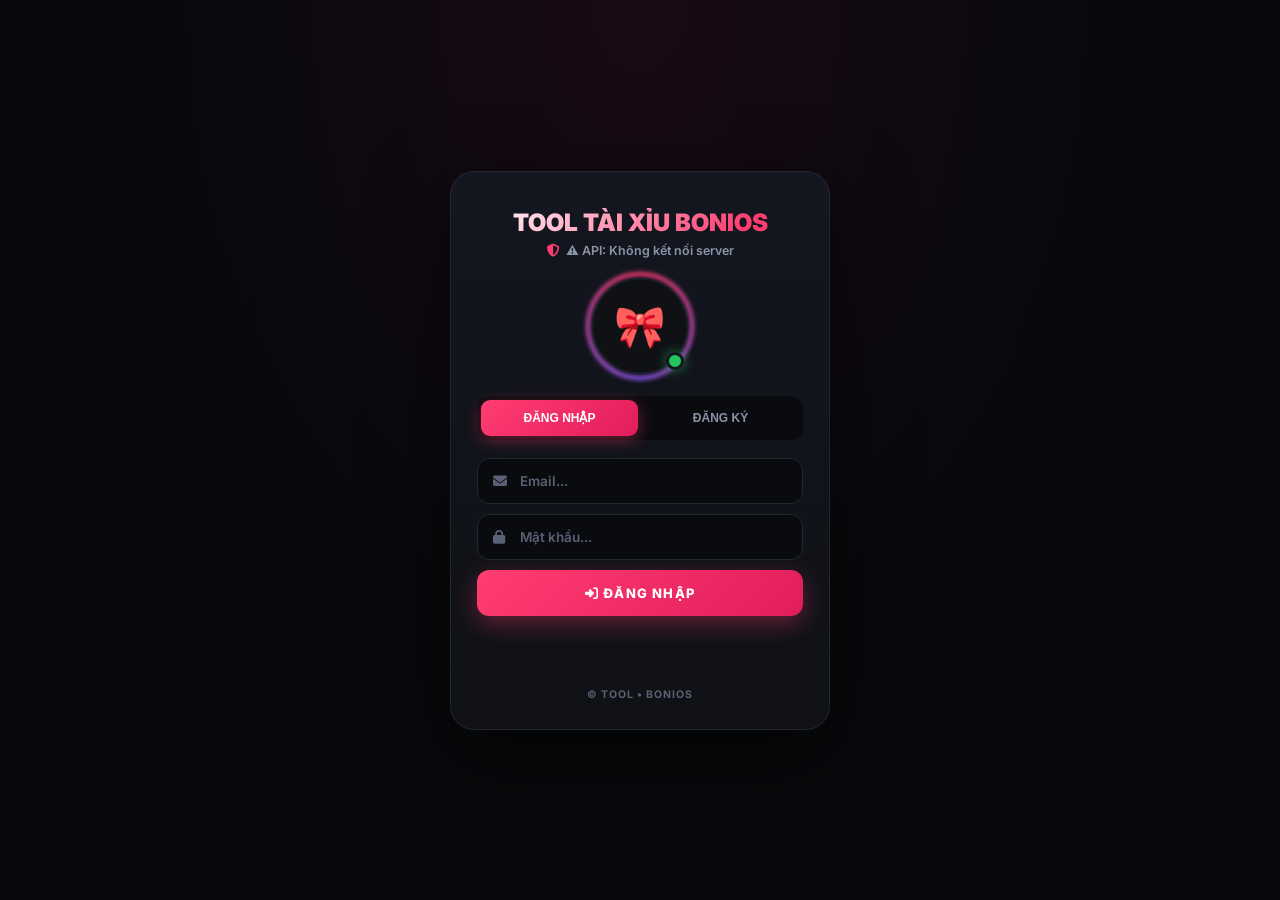
==== index.html @ e72deaec "Update index.html" ====
<!DOCTYPE html>
<html lang="vi">
<head>
<meta charset="UTF-8">
<meta name="viewport" content="width=device-width,initial-scale=1,maximum-scale=1,user-scalable=no">
<title>TOOL TÀI XỈU MINHIOS</title>
<link href="https://fonts.googleapis.com/css2?family=Inter:wght@400;500;600;700;800;900&display=swap" rel="stylesheet">
<link rel="stylesheet" href="https://cdnjs.cloudflare.com/ajax/libs/font-awesome/6.5.0/css/all.min.css">
<style>
*{margin:0;padding:0;box-sizing:border-box;-webkit-tap-highlight-color:transparent}
html,body{height:100%;overflow:hidden;font-family:'Inter',sans-serif;color:#f3f4f6;background:#08090c;font-weight:500}
:root{--pink:#ff3d71;--purple:#8b5cf6;--green:#22c55e;--red:#ef4444;--muted:#5a6175;--sub:#8b93a7;--line:#232734}
#login-screen{position:fixed;inset:0;display:flex;align-items:center;justify-content:center;padding:20px;overflow-y:auto;background:radial-gradient(ellipse at top,#1a0a15 0%,#08090c 50%)}
.login-box{width:100%;max-width:380px;padding:36px 26px 28px;background:linear-gradient(180deg,#141620,#0f1115);border-radius:24px;border:1px solid var(--line);box-shadow:0 24px 80px rgba(0,0,0,.6);text-align:center;margin:auto}
.login-title{font-size:24px;font-weight:900;background:linear-gradient(135deg,#fff 0%,#ff3d71 80%);-webkit-background-clip:text;background-clip:text;-webkit-text-fill-color:transparent;margin-bottom:6px}
.login-sub{color:var(--sub);font-size:12.5px;font-weight:600;margin-bottom:20px;display:flex;align-items:center;justify-content:center;gap:6px}
.login-sub i{color:var(--pink);font-size:13px}
.login-avatar{position:relative;width:96px;height:96px;margin:0 auto 22px}
.login-avatar-ring{position:absolute;inset:-6px;border-radius:50%;background:conic-gradient(from 0deg,#ff3d71,#8b5cf6,#ff3d71);animation:spin 4s linear infinite;filter:blur(2px)}
@keyframes spin{to{transform:rotate(360deg)}}
.login-avatar-ring::after{content:'';position:absolute;inset:4px;border-radius:50%;background:#0f1115}
.login-avatar img{position:relative;width:100%;height:100%;border-radius:50%;object-fit:cover;z-index:2;background:#000;border:2px solid #1a1d29}
.login-online-dot{position:absolute;bottom:4px;right:4px;width:18px;height:18px;background:var(--green);border:3px solid #141620;border-radius:50%;z-index:3;box-shadow:0 0 12px rgba(34,197,94,.6)}
.auth-tabs{display:flex;gap:4px;margin-bottom:18px;background:#0a0b0f;padding:4px;border-radius:12px}
.auth-tab{flex:1;padding:11px;border-radius:9px;background:transparent;color:var(--sub);font-size:12px;font-weight:700;cursor:pointer;border:none}
.auth-tab.active{background:linear-gradient(135deg,#ff3d71,#e11d5c);color:#fff;box-shadow:0 4px 16px rgba(255,61,113,.4)}
.login-input-group{position:relative;margin-bottom:10px}
.login-input-group .icon-left{position:absolute;left:16px;top:50%;transform:translateY(-50%);color:var(--muted);font-size:14px;z-index:2}
.login-input-group:focus-within .icon-left{color:var(--pink)}
.login-input-group input{width:100%;padding:14px 16px 14px 42px;background:#0a0b0f;border:1.5px solid var(--line);border-radius:12px;color:#f3f4f6;font-size:13.5px;font-weight:600;outline:none;font-family:inherit}
.login-input-group input::placeholder{color:var(--muted)}
.login-input-group input:focus{border-color:var(--pink)}
.login-btn{width:100%;padding:15px;border-radius:12px;margin-top:10px;background:linear-gradient(135deg,#ff3d71,#e11d5c);color:#fff;font-size:13px;font-weight:800;letter-spacing:1.2px;text-transform:uppercase;box-shadow:0 8px 24px rgba(255,61,113,.35);display:flex;align-items:center;justify-content:center;gap:8px;cursor:pointer;border:none;font-family:inherit}
.login-btn:active{transform:scale(.98)}
.login-spinner{display:none;width:16px;height:16px;border:2.5px solid rgba(255,255,255,.3);border-top-color:#fff;border-radius:50%;animation:spin .7s linear infinite}
.login-error{margin-top:12px;min-height:16px;font-size:12px;font-weight:700;color:var(--red)}
.login-success{margin-top:12px;min-height:16px;font-size:12px;font-weight:700;color:var(--green)}
.login-footer{margin-top:16px;color:var(--muted);font-size:10.5px;font-weight:700;letter-spacing:1px;text-transform:uppercase}
</style>
</head>
<body>

<div id="login-screen">
  <div class="login-box">
    <h1 class="login-title">TOOL TÀI XỈU BONIOS</h1>
    <p class="login-sub"><i class="fa-solid fa-shield-halved"></i> <span id="subText">Đăng nhập hệ thống</span></p>
    <div class="login-avatar">
      <div class="login-avatar-ring"></div>
      <img id="loginAvatarImg" src="data:image/svg+xml;utf8,<svg xmlns='http://www.w3.org/2000/svg' viewBox='0 0 200 200'><rect fill='%230f1115' width='200' height='200'/><text x='50%25' y='56%25' font-size='90' text-anchor='middle' dominant-baseline='middle'>🎀</text></svg>">
      <div class="login-online-dot"></div>
    </div>
    <div class="auth-tabs">
      <button class="auth-tab active" id="tabLogin" onclick="switchTab('login')">ĐĂNG NHẬP</button>
      <button class="auth-tab" id="tabReg" onclick="switchTab('reg')">ĐĂNG KÝ</button>
    </div>
    <div id="formLogin">
      <div class="login-input-group"><i class="fa-solid fa-envelope icon-left"></i><input type="email" id="loginEmail" placeholder="Email..."></div>
      <div class="login-input-group"><i class="fa-solid fa-lock icon-left"></i><input type="password" id="loginPass" placeholder="Mật khẩu..."></div>
      <button class="login-btn" id="btnLogin" onclick="doLogin()"><span class="login-spinner" id="loginSpinner"></span><span id="btnLoginText"><i class="fa-solid fa-right-to-bracket"></i> ĐĂNG NHẬP</span></button>
    </div>
    <div id="formReg" style="display:none">
      <div class="login-input-group"><i class="fa-solid fa-user icon-left"></i><input type="text" id="regName" placeholder="Tên hiển thị..."></div>
      <div class="login-input-group"><i class="fa-solid fa-envelope icon-left"></i><input type="email" id="regEmail" placeholder="Email..."></div>
      <div class="login-input-group"><i class="fa-solid fa-lock icon-left"></i><input type="password" id="regPass" placeholder="Mật khẩu..."></div>
      <div class="login-input-group"><i class="fa-solid fa-lock icon-left"></i><input type="password" id="regPass2" placeholder="Nhập lại mật khẩu..."></div>
      <button class="login-btn" id="btnReg" onclick="doRegister()"><span class="login-spinner" id="regSpinner"></span><span id="btnRegText"><i class="fa-solid fa-user-plus"></i> ĐĂNG KÝ</span></button>
    </div>
    <div class="login-error" id="loginError"></div>
    <div class="login-success" id="successMsg"></div>
    <p class="login-footer">© TOOL • BONIOS </p>
  </div>
</div>

<script>
var API_BASE = "https://toolkiemlua2026.site/api";
function $(id){return document.getElementById(id)}
function setErr(m){var e=$('loginError');if(e)e.textContent=m||''}
function setOk(m){var e=$('successMsg');if(e)e.textContent=m||''}
function setLoad(spin,btn,txt,load){
  var s=$(spin),b=$(btn);
  if(s)s.style.display=load?'inline-block':'none';
  if(b)b.innerHTML=txt;
}
function switchTab(tab){
  setErr('');setOk('');
  var tl=$('tabLogin'),tr=$('tabReg'),fl=$('formLogin'),fr=$('formReg');
  if(tab==='login'){tl.classList.add('active');tr.classList.remove('active');fl.style.display='';fr.style.display='none'}
  else{tr.classList.add('active');tl.classList.remove('active');fr.style.display='';fl.style.display='none'}
}
function apiCall(action,params){
  return new Promise(function(resolve){
    var xhr=new XMLHttpRequest();var done=false;
    function fin(r){if(done)return;done=true;resolve(r)}
    try{
      xhr.open('POST',API_BASE+'/index.php?action='+encodeURIComponent(action),true);
      xhr.setRequestHeader('Content-Type','application/json');
      xhr.timeout=15000;
      xhr.onload=function(){
        var t=xhr.responseText||'';
        if(!t)return fin({success:false,error:'Server không phản hồi'});
        try{fin(JSON.parse(t))}catch(e){fin({success:false,error:'Lỗi: '+t.substring(0,150)})}
      };
      xhr.onerror=function(){fin({success:false,error:'Không kết nối server'})};
      xhr.ontimeout=function(){fin({success:false,error:'Timeout'})};
      xhr.send(JSON.stringify(params||{}));
    }catch(e){fin({success:false,error:e.message})}
  });
}
var _busy=false;
function doLogin(){
  if(_busy)return;
  setErr('');setOk('');
  var email=($('loginEmail').value||'').trim().toLowerCase();
  var pass=$('loginPass').value||'';
  if(!email||!pass)return setErr('Nhập đầy đủ!');
  _busy=true;
  setLoad('loginSpinner','btnLoginText','ĐANG ĐĂNG NHẬP...',true);
  apiCall('login',{email:email,password:pass}).then(function(r){
    if(r&&r.success&&r.user){
      try{localStorage.setItem('bonsicola_session',JSON.stringify({email:email,password:pass,user:r.user}))}catch(e){}
      setOk('ĐĂNG NHẬP OK! Đang chuyển...');
      setTimeout(function(){location.href='app.html'},700);
    } else setErr((r&&r.error)||'Sai tài khoản!');
  }).then(function(){
    _busy=false;
    setLoad('loginSpinner','btnLoginText','<i class="fa-solid fa-right-to-bracket"></i> ĐĂNG NHẬP',false);
  });
}
var _rbusy=false;
function doRegister(){
  if(_rbusy)return;
  setErr('');setOk('');
  var name=($('regName').value||'').trim();
  var email=($('regEmail').value||'').trim().toLowerCase();
  var p1=$('regPass').value||'';
  var p2=$('regPass2').value||'';
  if(!name||!email||!p1||!p2)return setErr('Nhập đầy đủ!');
  if(p1.length<6)return setErr('Pass từ 6 ký tự!');
  if(p1!==p2)return setErr('Pass không khớp!');
  _rbusy=true;
  setLoad('regSpinner','btnRegText','ĐANG XỬ LÝ...',true);
  apiCall('register',{name:name,email:email,password:p1}).then(function(r){
    if(r&&r.success){setOk('ĐĂNG KÝ OK! Đăng nhập ngay.');switchTab('login');$('loginEmail').value=email}
    else setErr((r&&r.error)||'Đăng ký lỗi!');
  }).then(function(){
    _rbusy=false;
    setLoad('regSpinner','btnRegText','<i class="fa-solid fa-user-plus"></i> ĐĂNG KÝ',false);
  });
}
apiCall('ping',{}).then(function(r){
  if(r&&r.success)$('subText').textContent='API OK · Sẵn sàng';
  else $('subText').textContent='⚠️ API: '+((r&&r.error)||'lỗi');
});
</script>
</body>
</html>
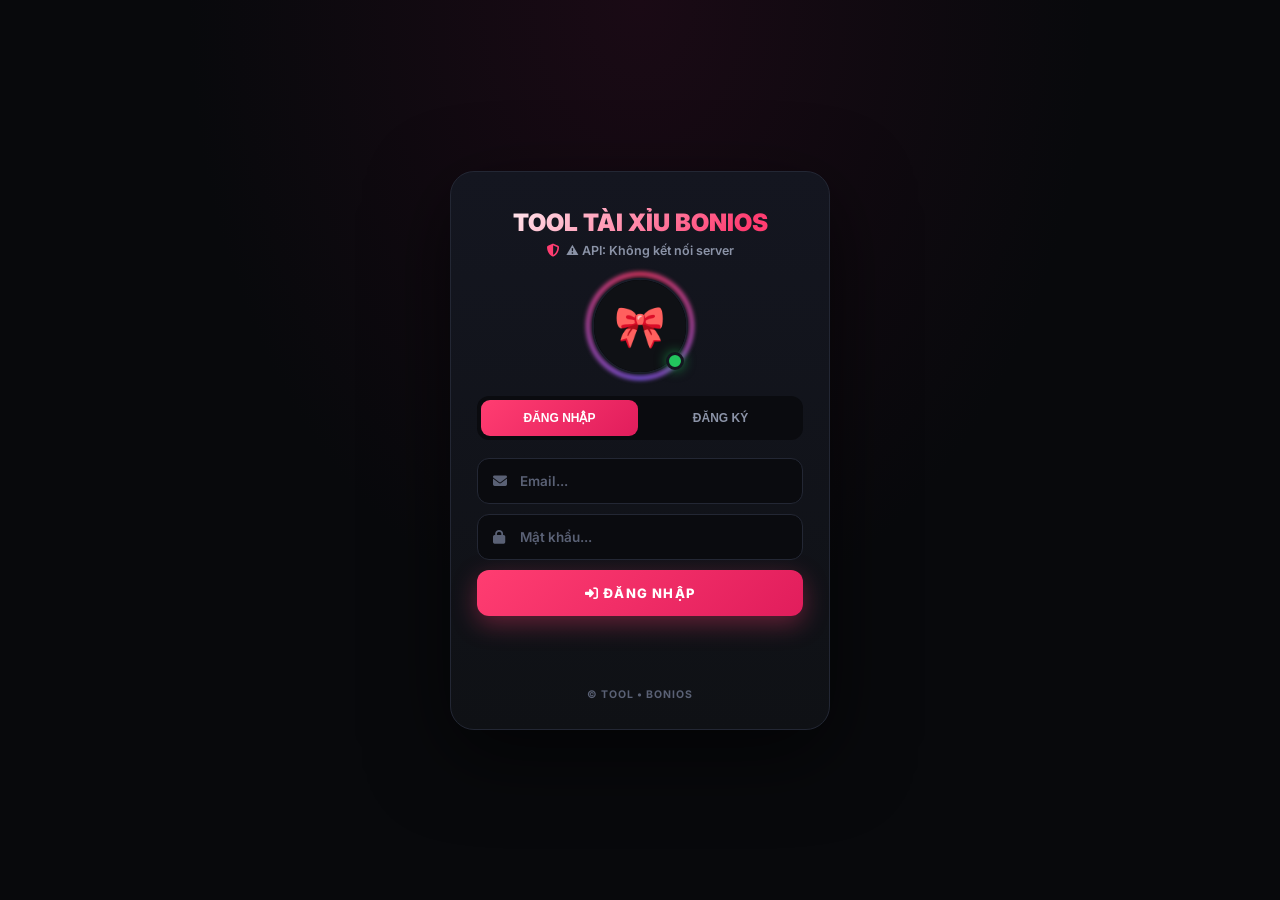
==== commit 8537377e: "Update index.html" ====
--- a/index.html
+++ b/index.html
@@ -23,7 +23,7 @@
 .login-online-dot{position:absolute;bottom:4px;right:4px;width:18px;height:18px;background:var(--green);border:3px solid #141620;border-radius:50%;z-index:3;box-shadow:0 0 12px rgba(34,197,94,.6)}
 .auth-tabs{display:flex;gap:4px;margin-bottom:18px;background:#0a0b0f;padding:4px;border-radius:12px}
 .auth-tab{flex:1;padding:11px;border-radius:9px;background:transparent;color:var(--sub);font-size:12px;font-weight:700;cursor:pointer;border:none}
-.auth-tab.active{background:linear-gradient(135deg,#ff3d71,#e11d5c);color:#fff;box-shadow:0 4px 16px rgba(255,61,113,.4)}
+.auth-tab.active{background:linear-gradient(135deg,#ff3d71,#e11d5c);color:#fff}
 .login-input-group{position:relative;margin-bottom:10px}
 .login-input-group .icon-left{position:absolute;left:16px;top:50%;transform:translateY(-50%);color:var(--muted);font-size:14px;z-index:2}
 .login-input-group:focus-within .icon-left{color:var(--pink)}
@@ -76,17 +76,8 @@
 function $(id){return document.getElementById(id)}
 function setErr(m){var e=$('loginError');if(e)e.textContent=m||''}
 function setOk(m){var e=$('successMsg');if(e)e.textContent=m||''}
-function setLoad(spin,btn,txt,load){
-  var s=$(spin),b=$(btn);
-  if(s)s.style.display=load?'inline-block':'none';
-  if(b)b.innerHTML=txt;
-}
-function switchTab(tab){
-  setErr('');setOk('');
-  var tl=$('tabLogin'),tr=$('tabReg'),fl=$('formLogin'),fr=$('formReg');
-  if(tab==='login'){tl.classList.add('active');tr.classList.remove('active');fl.style.display='';fr.style.display='none'}
-  else{tr.classList.add('active');tl.classList.remove('active');fr.style.display='';fl.style.display='none'}
-}
+function setLoad(spin,btn,txt,load){var s=$(spin),b=$(btn);if(s)s.style.display=load?'inline-block':'none';if(b)b.innerHTML=txt}
+function switchTab(tab){setErr('');setOk('');var tl=$('tabLogin'),tr=$('tabReg'),fl=$('formLogin'),fr=$('formReg');if(tab==='login'){tl.classList.add('active');tr.classList.remove('active');fl.style.display='';fr.style.display='none'}else{tr.classList.add('active');tl.classList.remove('active');fr.style.display='';fl.style.display='none'}}
 function apiCall(action,params){
   return new Promise(function(resolve){
     var xhr=new XMLHttpRequest();var done=false;
@@ -95,11 +86,7 @@
       xhr.open('POST',API_BASE+'/index.php?action='+encodeURIComponent(action),true);
       xhr.setRequestHeader('Content-Type','application/json');
       xhr.timeout=15000;
-      xhr.onload=function(){
-        var t=xhr.responseText||'';
-        if(!t)return fin({success:false,error:'Server không phản hồi'});
-        try{fin(JSON.parse(t))}catch(e){fin({success:false,error:'Lỗi: '+t.substring(0,150)})}
-      };
+      xhr.onload=function(){var t=xhr.responseText||'';if(!t)return fin({success:false,error:'Server không phản hồi'});try{fin(JSON.parse(t))}catch(e){fin({success:false,error:'Lỗi: '+t.substring(0,150)})}};
       xhr.onerror=function(){fin({success:false,error:'Không kết nối server'})};
       xhr.ontimeout=function(){fin({success:false,error:'Timeout'})};
       xhr.send(JSON.stringify(params||{}));
@@ -108,49 +95,35 @@
 }
 var _busy=false;
 function doLogin(){
-  if(_busy)return;
-  setErr('');setOk('');
+  if(_busy)return;setErr('');setOk('');
   var email=($('loginEmail').value||'').trim().toLowerCase();
   var pass=$('loginPass').value||'';
   if(!email||!pass)return setErr('Nhập đầy đủ!');
-  _busy=true;
-  setLoad('loginSpinner','btnLoginText','ĐANG ĐĂNG NHẬP...',true);
+  _busy=true;setLoad('loginSpinner','btnLoginText','ĐANG ĐĂNG NHẬP...',true);
   apiCall('login',{email:email,password:pass}).then(function(r){
     if(r&&r.success&&r.user){
       try{localStorage.setItem('bonsicola_session',JSON.stringify({email:email,password:pass,user:r.user}))}catch(e){}
       setOk('ĐĂNG NHẬP OK! Đang chuyển...');
       setTimeout(function(){location.href='app.html'},700);
     } else setErr((r&&r.error)||'Sai tài khoản!');
-  }).then(function(){
-    _busy=false;
-    setLoad('loginSpinner','btnLoginText','<i class="fa-solid fa-right-to-bracket"></i> ĐĂNG NHẬP',false);
-  });
+  }).then(function(){_busy=false;setLoad('loginSpinner','btnLoginText','<i class="fa-solid fa-right-to-bracket"></i> ĐĂNG NHẬP',false)});
 }
 var _rbusy=false;
 function doRegister(){
-  if(_rbusy)return;
-  setErr('');setOk('');
+  if(_rbusy)return;setErr('');setOk('');
   var name=($('regName').value||'').trim();
   var email=($('regEmail').value||'').trim().toLowerCase();
-  var p1=$('regPass').value||'';
-  var p2=$('regPass2').value||'';
+  var p1=$('regPass').value||'';var p2=$('regPass2').value||'';
   if(!name||!email||!p1||!p2)return setErr('Nhập đầy đủ!');
   if(p1.length<6)return setErr('Pass từ 6 ký tự!');
   if(p1!==p2)return setErr('Pass không khớp!');
-  _rbusy=true;
-  setLoad('regSpinner','btnRegText','ĐANG XỬ LÝ...',true);
+  _rbusy=true;setLoad('regSpinner','btnRegText','ĐANG XỬ LÝ...',true);
   apiCall('register',{name:name,email:email,password:p1}).then(function(r){
     if(r&&r.success){setOk('ĐĂNG KÝ OK! Đăng nhập ngay.');switchTab('login');$('loginEmail').value=email}
     else setErr((r&&r.error)||'Đăng ký lỗi!');
-  }).then(function(){
-    _rbusy=false;
-    setLoad('regSpinner','btnRegText','<i class="fa-solid fa-user-plus"></i> ĐĂNG KÝ',false);
-  });
+  }).then(function(){_rbusy=false;setLoad('regSpinner','btnRegText','<i class="fa-solid fa-user-plus"></i> ĐĂNG KÝ',false)});
 }
-apiCall('ping',{}).then(function(r){
-  if(r&&r.success)$('subText').textContent='API OK · Sẵn sàng';
-  else $('subText').textContent='⚠️ API: '+((r&&r.error)||'lỗi');
-});
+apiCall('ping',{}).then(function(r){if(r&&r.success)$('subText').textContent='API OK · Sẵn sàng';else $('subText').textContent='⚠️ API: '+((r&&r.error)||'lỗi')});
 </script>
 </body>
 </html>
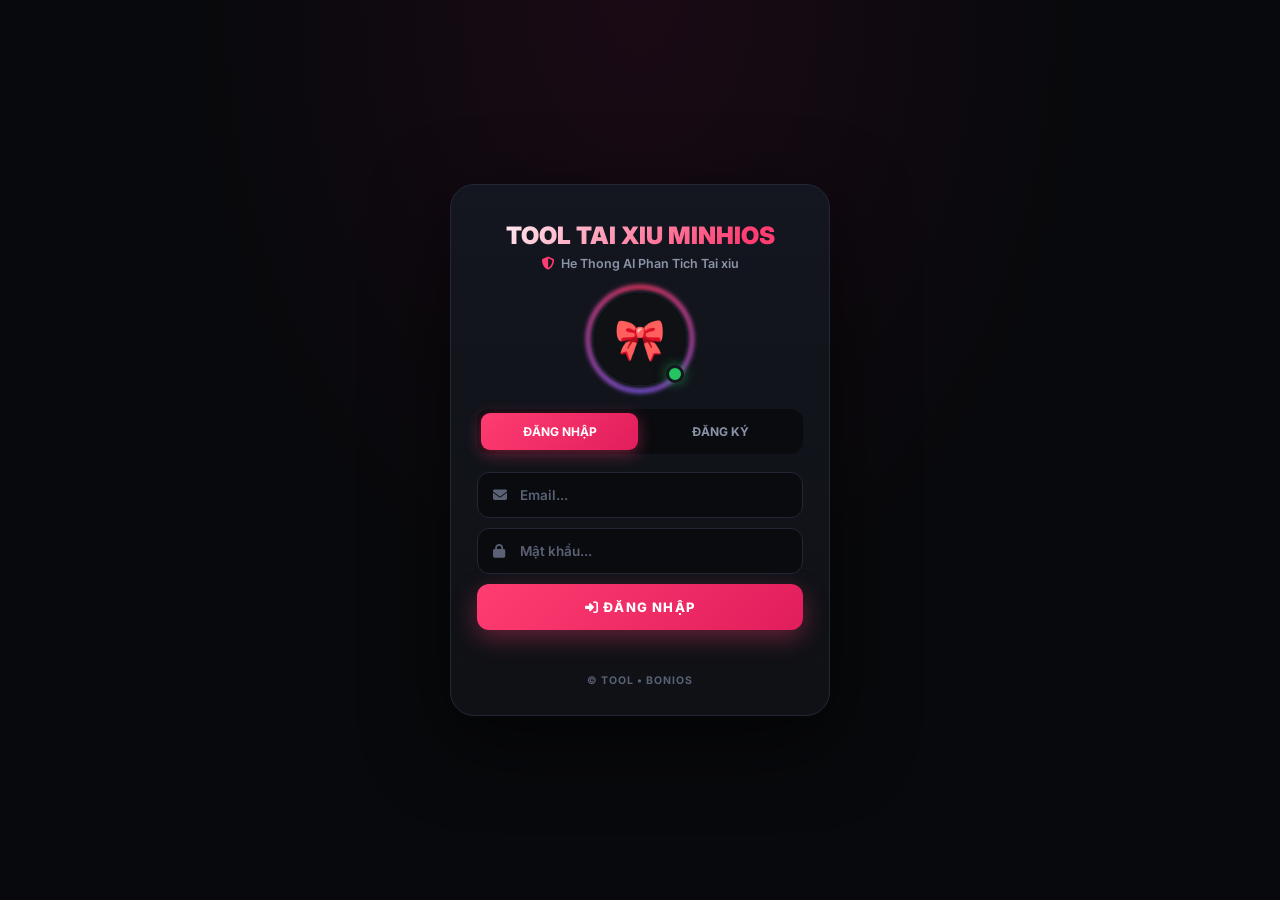
==== commit 51cf983f: "Update index.html" ====
--- a/index.html
+++ b/index.html
@@ -4,14 +4,18 @@
 <meta charset="UTF-8">
 <meta name="viewport" content="width=device-width,initial-scale=1,maximum-scale=1,user-scalable=no">
 <title>TOOL TÀI XỈU MINHIOS</title>
-<link href="https://fonts.googleapis.com/css2?family=Inter:wght@400;500;600;700;800;900&display=swap" rel="stylesheet">
+<link href="https://fonts.googleapis.com/css2?family=Inter:wght@400;500;600;700;800;900&family=JetBrains+Mono:wght@400;500;700&display=swap" rel="stylesheet">
 <link rel="stylesheet" href="https://cdnjs.cloudflare.com/ajax/libs/font-awesome/6.5.0/css/all.min.css">
 <style>
 *{margin:0;padding:0;box-sizing:border-box;-webkit-tap-highlight-color:transparent}
-html,body{height:100%;overflow:hidden;font-family:'Inter',sans-serif;color:#f3f4f6;background:#08090c;font-weight:500}
-:root{--pink:#ff3d71;--purple:#8b5cf6;--green:#22c55e;--red:#ef4444;--muted:#5a6175;--sub:#8b93a7;--line:#232734}
-#login-screen{position:fixed;inset:0;display:flex;align-items:center;justify-content:center;padding:20px;overflow-y:auto;background:radial-gradient(ellipse at top,#1a0a15 0%,#08090c 50%)}
-.login-box{width:100%;max-width:380px;padding:36px 26px 28px;background:linear-gradient(180deg,#141620,#0f1115);border-radius:24px;border:1px solid var(--line);box-shadow:0 24px 80px rgba(0,0,0,.6);text-align:center;margin:auto}
+html,body{height:100%;overflow:hidden;font-family:'Inter',-apple-system,sans-serif;color:#f3f4f6;background:#08090c;font-weight:500}
+button{font-family:inherit;cursor:pointer;border:none;background:none;color:inherit}
+input,textarea,select{font-family:inherit;outline:none}
+:root{--bg:#08090c;--bg2:#0f1115;--card:#141620;--card2:#1a1d29;--line:#232734;--line2:#2e3342;--text:#f3f4f6;--sub:#8b93a7;--muted:#5a6175;--pink:#ff3d71;--purple:#8b5cf6;--green:#22c55e;--yellow:#fbbf24;--red:#ef4444}
+
+/* LOGIN */
+#login-screen{position:fixed;inset:0;z-index:99999;display:flex;align-items:center;justify-content:center;padding:20px;overflow-y:auto;background:radial-gradient(ellipse at top,#1a0a15 0%,#08090c 50%)}
+.login-box{position:relative;width:100%;max-width:380px;padding:36px 26px 28px;background:linear-gradient(180deg,#141620,#0f1115);border-radius:24px;border:1px solid var(--line);box-shadow:0 24px 80px rgba(0,0,0,.6);text-align:center;margin:auto}
 .login-title{font-size:24px;font-weight:900;background:linear-gradient(135deg,#fff 0%,#ff3d71 80%);-webkit-background-clip:text;background-clip:text;-webkit-text-fill-color:transparent;margin-bottom:6px}
 .login-sub{color:var(--sub);font-size:12.5px;font-weight:600;margin-bottom:20px;display:flex;align-items:center;justify-content:center;gap:6px}
 .login-sub i{color:var(--pink);font-size:13px}
@@ -22,27 +26,248 @@
 .login-avatar img{position:relative;width:100%;height:100%;border-radius:50%;object-fit:cover;z-index:2;background:#000;border:2px solid #1a1d29}
 .login-online-dot{position:absolute;bottom:4px;right:4px;width:18px;height:18px;background:var(--green);border:3px solid #141620;border-radius:50%;z-index:3;box-shadow:0 0 12px rgba(34,197,94,.6)}
 .auth-tabs{display:flex;gap:4px;margin-bottom:18px;background:#0a0b0f;padding:4px;border-radius:12px}
-.auth-tab{flex:1;padding:11px;border-radius:9px;background:transparent;color:var(--sub);font-size:12px;font-weight:700;cursor:pointer;border:none}
-.auth-tab.active{background:linear-gradient(135deg,#ff3d71,#e11d5c);color:#fff}
+.auth-tab{flex:1;padding:11px;border-radius:9px;background:transparent;color:var(--sub);font-size:12px;font-weight:700}
+.auth-tab.active{background:linear-gradient(135deg,#ff3d71,#e11d5c);color:#fff;box-shadow:0 4px 16px rgba(255,61,113,.4)}
 .login-input-group{position:relative;margin-bottom:10px}
 .login-input-group .icon-left{position:absolute;left:16px;top:50%;transform:translateY(-50%);color:var(--muted);font-size:14px;z-index:2}
 .login-input-group:focus-within .icon-left{color:var(--pink)}
-.login-input-group input{width:100%;padding:14px 16px 14px 42px;background:#0a0b0f;border:1.5px solid var(--line);border-radius:12px;color:#f3f4f6;font-size:13.5px;font-weight:600;outline:none;font-family:inherit}
+.login-input-group input{width:100%;padding:14px 16px 14px 42px;background:#0a0b0f;border:1.5px solid var(--line);border-radius:12px;color:var(--text);font-size:13.5px;font-weight:600}
 .login-input-group input::placeholder{color:var(--muted)}
 .login-input-group input:focus{border-color:var(--pink)}
-.login-btn{width:100%;padding:15px;border-radius:12px;margin-top:10px;background:linear-gradient(135deg,#ff3d71,#e11d5c);color:#fff;font-size:13px;font-weight:800;letter-spacing:1.2px;text-transform:uppercase;box-shadow:0 8px 24px rgba(255,61,113,.35);display:flex;align-items:center;justify-content:center;gap:8px;cursor:pointer;border:none;font-family:inherit}
+.login-btn{width:100%;padding:15px;border-radius:12px;margin-top:10px;background:linear-gradient(135deg,#ff3d71,#e11d5c);color:#fff;font-size:13px;font-weight:800;letter-spacing:1.2px;text-transform:uppercase;box-shadow:0 8px 24px rgba(255,61,113,.35);display:flex;align-items:center;justify-content:center;gap:8px}
 .login-btn:active{transform:scale(.98)}
 .login-spinner{display:none;width:16px;height:16px;border:2.5px solid rgba(255,255,255,.3);border-top-color:#fff;border-radius:50%;animation:spin .7s linear infinite}
 .login-error{margin-top:12px;min-height:16px;font-size:12px;font-weight:700;color:var(--red)}
-.login-success{margin-top:12px;min-height:16px;font-size:12px;font-weight:700;color:var(--green)}
 .login-footer{margin-top:16px;color:var(--muted);font-size:10.5px;font-weight:700;letter-spacing:1px;text-transform:uppercase}
+
+/* APP */
+#app{position:fixed;inset:0;display:none;flex-direction:column;background:var(--bg);z-index:100}
+.app-header{display:flex;align-items:center;justify-content:space-between;padding:12px 70px 12px 16px;background:rgba(10,11,15,.95);backdrop-filter:blur(20px);border-bottom:1px solid var(--line);position:sticky;top:0;z-index:20}
+.user-info{display:flex;align-items:center;gap:10px;cursor:pointer;padding:4px 8px 4px 4px;border-radius:99px}
+.user-ava{width:42px;height:42px;border-radius:50%;overflow:hidden;background:linear-gradient(135deg,#ff3d71,#8b5cf6);padding:2px;flex-shrink:0}
+.user-ava img{width:100%;height:100%;border-radius:50%;object-fit:cover;background:#000}
+.user-txt{display:flex;flex-direction:column;gap:1px}
+.user-name{font-size:13.5px;font-weight:800;color:#fff}
+.user-coin{font-size:10.5px;color:var(--yellow);font-weight:700;display:flex;align-items:center;gap:4px}
+.app-content{flex:1;overflow-y:auto;padding-bottom:95px;background:var(--bg)}
+.page{display:none;padding-bottom:20px}
+.page.active{display:block}
+.hero-card{position:relative;margin:16px;background:linear-gradient(135deg,#141620,#0f1115);border-radius:20px;padding:22px;border:1px solid var(--line);overflow:hidden}
+.hero-left-border{position:absolute;left:0;top:20px;bottom:20px;width:3px;background:linear-gradient(180deg,#ff3d71,#8b5cf6);border-radius:0 3px 3px 0}
+.hero-content{padding-left:12px;margin-bottom:16px}
+.hero-title{font-size:26px;font-weight:900;line-height:1;color:#fff}
+.hero-title .pink{background:linear-gradient(135deg,#ff3d71,#ff6b9d);-webkit-background-clip:text;background-clip:text;-webkit-text-fill-color:transparent}
+.hero-sub{color:var(--muted);font-size:10.5px;font-weight:700;letter-spacing:1.2px;margin:6px 0 14px;text-transform:uppercase}
+.hero-btn{padding:11px 20px;border-radius:11px;background:linear-gradient(135deg,#ff3d71,#e11d5c);color:#fff;font-size:11.5px;font-weight:800;letter-spacing:1px;display:inline-flex;align-items:center;gap:6px;text-transform:uppercase}
+.hero-code{background:#05060a;border-radius:14px;padding:16px;font-family:'JetBrains Mono',monospace;font-size:11.5px;line-height:1.9;border:1px solid var(--line)}
+.code-line{color:#4a5266}
+.code-val{color:#ff6b9d}
+.code-yellow{color:var(--yellow)}
+.code-green{color:var(--green)}
+.code-status{margin-top:10px;padding-top:10px;border-top:1px dashed var(--line);color:var(--green);font-weight:700;display:flex;align-items:center;gap:6px;font-size:11px}
+.dot-green,.dot-green-sm{width:6px;height:6px;border-radius:50%;background:var(--green);box-shadow:0 0 8px var(--green);display:inline-block;animation:pulseGreen 1.5s infinite}
+@keyframes pulseGreen{0%,100%{opacity:1}50%{opacity:.4}}
+
+.cat-tabs-wrap{margin:16px}
+.cat-tabs{display:flex;gap:8px;overflow-x:auto;padding-bottom:2px;scrollbar-width:none}
+.cat-tabs::-webkit-scrollbar{display:none}
+.cat-tab{padding:10px 16px;border-radius:11px;border:1px solid var(--line);background:var(--card);color:var(--sub);font-size:11px;font-weight:800;letter-spacing:.6px;white-space:nowrap;text-transform:uppercase}
+.cat-tab.active{background:linear-gradient(135deg,#ff3d71,#e11d5c);color:#fff;border-color:transparent}
+
+.autobot-banner{margin:16px;background:linear-gradient(135deg,rgba(34,197,94,.08),rgba(15,17,21,.6));border:1px solid rgba(34,197,94,.3);border-radius:20px;padding:18px}
+.ab-tag{font-size:9.5px;color:var(--green);font-weight:800;letter-spacing:1.5px;margin-bottom:12px;display:flex;align-items:center;gap:6px;text-transform:uppercase}
+.ab-title{font-size:22px;font-weight:900;color:#fff;margin-bottom:8px}
+.ab-desc{font-size:11.5px;color:var(--sub);line-height:1.7;margin-bottom:16px;font-weight:500}
+.ab-btns{display:flex;gap:8px;flex-wrap:wrap}
+.ab-btn{padding:11px 18px;border-radius:10px;font-size:11px;font-weight:800;letter-spacing:.8px;text-transform:uppercase}
+.ab-btn.pink{background:linear-gradient(135deg,#ff3d71,#8b5cf6);color:#fff}
+.ab-btn.outline{background:transparent;color:#fff;border:1px solid var(--line2)}
+
+.sec-head{display:flex;align-items:center;gap:10px;margin:22px 16px 14px;font-size:14px;font-weight:900;letter-spacing:1.5px;text-transform:uppercase;color:#fff}
+.sec-head::before{content:'';width:22px;height:3px;background:linear-gradient(90deg,#ff3d71,#8b5cf6);border-radius:2px}
+.sec-title{margin:20px 16px 12px;font-size:13px;font-weight:900;letter-spacing:1.5px;color:#fff;text-transform:uppercase;display:flex;align-items:center;gap:8px}
+.sec-title::before{content:'';width:3px;height:16px;background:linear-gradient(180deg,#ff3d71,#8b5cf6);border-radius:2px}
+
+.tool-grid{display:grid;grid-template-columns:1fr 1fr;gap:12px;margin:0 16px 20px}
+.tool-item{background:var(--card);border:1px solid var(--line);border-radius:18px;padding:12px;position:relative;cursor:pointer;overflow:hidden;min-width:0}
+.tool-item:active{transform:scale(.97)}
+.tool-item.disabled{opacity:.4;filter:grayscale(.7)}
+.tool-thumb{width:100%;aspect-ratio:1/1;border-radius:13px;overflow:hidden;background:#05060a;margin-bottom:11px;display:flex;align-items:center;justify-content:center;max-height:170px}
+.tool-thumb img{width:100%;height:100%;object-fit:cover;display:block}
+.tool-name{font-size:11.5px;font-weight:800;text-align:center;color:#fff;text-transform:uppercase;letter-spacing:.4px;line-height:1.35;padding:0 2px}
+.tool-badge{position:absolute;top:8px;padding:4px 8px;border-radius:6px;font-size:8.5px;font-weight:900;letter-spacing:.6px;text-transform:uppercase;z-index:5}
+.tool-badge.hot{left:8px;background:rgba(255,61,113,.95);color:#fff}
+.tool-badge.new{right:8px;background:rgba(139,92,246,.95);color:#fff}
+.tool-badge.vip{right:8px;background:linear-gradient(135deg,#fbbf24,#f59e0b);color:#000}
+.tool-badge.maintenance{left:8px;background:rgba(245,158,11,.95);color:#fff}
+
+.action-card{margin:10px 16px;background:var(--card);border:1px solid var(--line);border-radius:14px;padding:15px;display:flex;align-items:center;gap:13px;cursor:pointer}
+.action-card:active{background:var(--card2)}
+.ac-icon{width:44px;height:44px;border-radius:12px;background:linear-gradient(135deg,#ff3d71,#8b5cf6);color:#fff;display:flex;align-items:center;justify-content:center;font-size:17px;flex-shrink:0}
+.ac-icon.green{background:linear-gradient(135deg,#22c55e,#16a34a)}
+.ac-info{flex:1;min-width:0}
+.ac-name{font-size:13.5px;font-weight:800;color:#fff}
+.ac-desc{font-size:11px;color:var(--sub);margin-top:3px}
+.ac-arrow{color:var(--muted);font-size:12px}
+
+.dep-hero{padding:24px 18px;background:linear-gradient(135deg,#ff3d71,#8b5cf6);border-radius:0 0 24px 24px}
+.dep-hero h2{font-size:22px;font-weight:900}
+.dep-hero p{font-size:12px;opacity:.9;margin-top:4px;font-weight:600}
+.vip-hero{padding:24px 18px;background:linear-gradient(135deg,#fbbf24,#f59e0b);border-radius:0 0 24px 24px;color:#000}
+.vip-hero h2{font-size:22px;font-weight:900;display:flex;align-items:center;gap:8px}
+.vip-hero p{font-size:12px;margin-top:4px;font-weight:600}
+.balance-box{margin:16px;background:linear-gradient(180deg,var(--card),var(--card2));border:1px solid var(--line);border-radius:18px;padding:24px;text-align:center}
+.bb-label{font-size:10.5px;color:var(--sub);font-weight:800;letter-spacing:1.5px;text-transform:uppercase;margin-bottom:8px}
+.bb-value{font-size:34px;font-weight:900;background:linear-gradient(135deg,#fff,#ff3d71);-webkit-background-clip:text;background-clip:text;-webkit-text-fill-color:transparent}
+.bb-sub{font-size:11px;color:var(--muted);font-weight:600;margin-top:6px}
+
+.profile-box{margin:16px;background:linear-gradient(180deg,var(--card),var(--card2));border:1px solid var(--line);border-radius:20px;padding:26px;text-align:center}
+.prof-ava-wrap{position:relative;width:90px;height:90px;margin:0 auto 14px}
+.prof-ava-wrap img{width:100%;height:100%;border-radius:50%;object-fit:cover;border:3px solid var(--line);background:#000}
+.prof-cam{position:absolute;bottom:-2px;right:-2px;width:32px;height:32px;border-radius:50%;background:linear-gradient(135deg,#ff3d71,#8b5cf6);color:#fff;display:flex;align-items:center;justify-content:center;font-size:12px;border:3px solid var(--card);cursor:pointer}
+.prof-name{font-size:18px;font-weight:900;color:#fff}
+.prof-role{font-size:10px;color:var(--sub);font-weight:800;letter-spacing:1.5px;text-transform:uppercase;margin-top:4px}
+.info-card{margin:8px 16px;background:var(--card);border:1px solid var(--line);border-radius:12px;padding:15px 17px;display:flex;justify-content:space-between;align-items:center}
+.info-card span{font-size:10.5px;color:var(--sub);font-weight:800;letter-spacing:1px;text-transform:uppercase}
+.info-card b{font-size:13.5px;font-weight:800;color:#fff}
+.big-btn{margin:10px 16px 0;width:calc(100% - 32px);padding:15px;border-radius:12px;font-size:12.5px;font-weight:900;letter-spacing:1px;text-transform:uppercase;display:flex;align-items:center;justify-content:center;gap:8px;color:#fff}
+.big-btn.blue{background:linear-gradient(135deg,#3b82f6,#2563eb)}
+.big-btn.red{background:linear-gradient(135deg,#ef4444,#dc2626)}
+
+.bottom-nav{position:fixed;bottom:0;left:0;right:0;background:rgba(8,9,12,.98);backdrop-filter:blur(20px);border-top:1px solid var(--line);display:flex;justify-content:space-around;padding:8px 4px 14px;z-index:100}
+.nav-item{flex:1;display:flex;flex-direction:column;align-items:center;gap:4px;padding:6px 2px;color:var(--muted);font-size:9px;font-weight:800;text-transform:uppercase}
+.nav-item i{font-size:18px}
+.nav-item.active{color:var(--pink)}
+
+.drawer-mask{position:fixed;inset:0;background:rgba(0,0,0,.9);z-index:100003;display:none}
+.drawer-mask.show{display:block}
+.drawer{position:fixed;top:0;left:0;bottom:0;width:290px;max-width:85vw;background:var(--bg2);z-index:100004;transform:translateX(-100%);transition:transform .3s;display:flex;flex-direction:column;border-right:1px solid var(--line)}
+.drawer.show{transform:translateX(0)}
+.drawer-head{padding:24px 20px;background:linear-gradient(135deg,#ff3d71,#8b5cf6);display:flex;gap:13px;align-items:center}
+.dh-avatar{width:52px;height:52px;border-radius:50%;overflow:hidden;border:3px solid rgba(255,255,255,.9);background:#000;flex-shrink:0}
+.dh-avatar img{width:100%;height:100%;object-fit:cover}
+.dh-info{flex:1;min-width:0}
+.dh-name{font-size:15px;font-weight:900;color:#fff}
+.dh-email{font-size:11px;color:rgba(255,255,255,.85);font-weight:600;margin-top:3px;word-break:break-all}
+.drawer-items{flex:1;overflow-y:auto;padding:10px 0}
+.di{width:100%;padding:15px 22px;text-align:left;font-size:13.5px;font-weight:700;color:var(--text);display:flex;align-items:center;gap:14px;border-bottom:1px solid var(--line)}
+.di:active{background:var(--card)}
+.di i{width:20px;color:var(--pink);font-size:15px}
+.di.danger{color:var(--red)}
+.di.danger i{color:var(--red)}
+.di-badge{margin-left:auto;background:var(--red);color:#fff;font-size:10px;font-weight:800;padding:3px 8px;border-radius:99px}
+.drawer-foot{padding:16px;text-align:center;font-size:10.5px;color:var(--muted);font-weight:700;border-top:1px solid var(--line)}
+
+/* GAME SCREEN */
+#game-screen{position:fixed;inset:0;z-index:100000;display:none;flex-direction:column;background:#000}
+#game-screen.show{display:flex}
+.gs-header{display:flex;align-items:center;justify-content:space-between;padding:12px;background:rgba(8,9,12,.95);border-bottom:1px solid var(--line);gap:10px}
+.gs-close{width:38px;height:38px;border-radius:11px;background:linear-gradient(135deg,#ef4444,#b91c1c);color:#fff;font-size:15px;display:flex;align-items:center;justify-content:center}
+.gs-title{flex:1;display:flex;align-items:center;gap:10px;font-weight:800;font-size:13.5px;overflow:hidden;color:#fff}
+.gs-title img{width:34px;height:34px;border-radius:9px;object-fit:cover;background:var(--card);flex-shrink:0}
+.gs-title span{white-space:nowrap;overflow:hidden;text-overflow:ellipsis}
+.game-frame{flex:1;width:100%;border:none;background:#fff}
+.gs-status{display:flex;align-items:center;gap:6px;font-size:11px;font-weight:800;padding:7px 13px;border-radius:99px;background:rgba(34,197,94,.15);color:var(--green);white-space:nowrap}
+.gs-status .dot{width:6px;height:6px;border-radius:50%;background:var(--green);box-shadow:0 0 8px var(--green)}
+.gs-status.err{background:rgba(239,68,68,.15);color:var(--red)}
+.gs-status.err .dot{background:var(--red)}
+.gs-status.wait{background:rgba(245,158,11,.15);color:var(--yellow)}
+.gs-status.wait .dot{background:var(--yellow)}
+
+/* ROBOT */
+#robot{
+  position:fixed;
+  bottom:30px;
+  left:20px;
+  z-index:100010;
+  cursor:grab;
+  user-select:none;
+  touch-action:none;
+  filter:drop-shadow(0 0 40px rgba(255,150,200,.35));
+  transition:filter .3s;
+}
+#robot:hover{filter:drop-shadow(0 0 70px rgba(255,150,200,.55))}
+#robot:active{cursor:grabbing}
+#box{position:relative;width:320px;max-width:70vw;display:inline-block}
+#box img{width:100%;height:auto;display:block;pointer-events:none;user-select:none}
+#box-content{
+  position:absolute;
+  top:0;left:0;
+  width:100%;height:100%;
+  display:flex;flex-direction:column;
+  justify-content:center;align-items:flex-end;
+  padding:6% 14% 8% 18%;
+  text-align:right;color:#fff;font-weight:700;
+  text-shadow:0 2px 24px rgba(0,0,0,.95);
+  pointer-events:none;user-select:none;
+  box-sizing:border-box;overflow:hidden;
+}
+#row1{display:flex;align-items:center;gap:6px;white-space:nowrap;margin-bottom:2px}
+#phien-text{font-size:clamp(20px,2.6vw,30px);color:#fff;letter-spacing:1px;font-weight:700}
+#prediction-text{font-size:clamp(28px,3.6vw,42px);font-weight:900;transition:all .2s ease;text-shadow:0 0 30px rgba(0,0,0,.9)}
+#confidence-text{font-size:clamp(20px,3vw,34px);font-weight:800;color:#ffd700;transition:all .2s ease;text-shadow:0 0 30px rgba(0,0,0,.9)}
+
+/* MODALS */
+.overlay{position:fixed;inset:0;z-index:100005;display:none;align-items:flex-end;justify-content:center;background:rgba(0,0,0,.9);overflow-y:auto;padding:20px 0}
+.overlay.show{display:flex}
+.sheet{width:100%;max-width:520px;max-height:90vh;overflow-y:auto;background:var(--bg2);border-radius:24px 24px 0 0;padding:18px 16px 28px;margin-top:auto;border-top:1px solid var(--line)}
+.sheet-grip{width:40px;height:4px;background:var(--line2);border-radius:99px;margin:0 auto 16px}
+.sheet h3{font-size:16px;font-weight:900;text-align:center;margin-bottom:18px;color:#fff}
+.adm-input,.adm-textarea{width:100%;padding:14px;border-radius:12px;border:1.5px solid var(--line);background:var(--card);font-size:13px;font-weight:600;margin-bottom:10px;color:var(--text)}
+.adm-input::placeholder,.adm-textarea::placeholder{color:var(--muted)}
+.adm-input:focus,.adm-textarea:focus{border-color:var(--pink)}
+.adm-textarea{min-height:80px;font-family:'JetBrains Mono',monospace;font-size:11px;resize:vertical}
+.adm-btn{padding:14px 16px;border-radius:12px;background:linear-gradient(135deg,#ff3d71,#e11d5c);color:#fff;font-size:13px;font-weight:900;letter-spacing:.8px;text-transform:uppercase;width:100%;margin-top:8px}
+.key-input{width:100%;padding:16px;border-radius:12px;border:1.5px solid var(--line);background:var(--card);color:#fff;font-size:15px;font-weight:700;letter-spacing:2px;text-align:center;text-transform:uppercase;margin-bottom:14px;font-family:'JetBrains Mono',monospace}
+.key-err{min-height:16px;color:var(--red);font-size:12px;font-weight:700;margin-bottom:10px;text-align:center}
+#avBase64Input{width:100%;padding:13px;background:var(--card);border:1.5px solid var(--line);border-radius:12px;color:#fff;font-size:11px;font-family:'JetBrains Mono',monospace;resize:vertical;min-height:80px}
+.av-actions{display:flex;gap:10px;margin-top:12px}
+.av-btn{flex:1;padding:13px;border-radius:12px;font-size:12px;font-weight:900;letter-spacing:.8px;text-transform:uppercase;color:#fff}
+.av-save{background:linear-gradient(135deg,#ff3d71,#8b5cf6)}
+.av-reset{background:linear-gradient(135deg,#475569,#334155)}
+.av-status{min-height:16px;text-align:center;font-size:11.5px;font-weight:700;margin-top:10px;color:var(--green)}
+
+.admin-box{width:100%;max-width:680px;max-height:94vh;overflow-y:auto;background:var(--bg2);border-radius:24px 24px 0 0;padding:18px 16px 28px;margin-top:auto;border-top:1px solid var(--line)}
+.admin-title{font-size:15px;font-weight:900;color:var(--pink);text-align:center;letter-spacing:1.5px;text-transform:uppercase}
+.admin-tabs{display:flex;gap:6px;margin:16px 0;background:var(--card);padding:5px;border-radius:12px;overflow-x:auto;scrollbar-width:none}
+.admin-tabs::-webkit-scrollbar{display:none}
+.admin-tab{flex:1;padding:10px 12px;border-radius:9px;background:transparent;color:var(--sub);font-size:11px;font-weight:800;white-space:nowrap}
+.admin-tab.active{background:linear-gradient(135deg,#ff3d71,#8b5cf6);color:#fff}
+.adm-section{padding:14px;border-radius:14px;background:var(--card);border:1px dashed var(--line2);margin-bottom:14px}
+.adm-section h4{font-size:12.5px;font-weight:900;margin-bottom:10px;color:#fff}
+.adm-row{padding:14px;border-radius:14px;background:var(--card);border:1px solid var(--line);margin-bottom:10px}
+.adm-row .r1{display:flex;justify-content:space-between;gap:10px;margin-bottom:7px;flex-wrap:wrap;align-items:center}
+.adm-row .info{font-size:11.5px;color:var(--sub);line-height:1.8}
+.adm-row .info b{color:#fff}
+.adm-row code{background:var(--bg);padding:2px 8px;border-radius:5px;color:#ff6b9d;font-family:'JetBrains Mono',monospace;font-size:11px}
+.badge{font-size:9px;font-weight:900;padding:3px 9px;border-radius:99px;text-transform:uppercase}
+.badge-admin{background:linear-gradient(135deg,#ef4444,#b91c1c);color:#fff}
+.badge-vip{background:linear-gradient(135deg,#ff3d71,#e11d5c);color:#fff}
+.acts{display:flex;gap:6px;margin-top:10px;flex-wrap:wrap}
+.acts button{padding:7px 12px;border-radius:8px;font-size:10.5px;font-weight:800;color:#fff}
+.acts .b1{background:linear-gradient(135deg,#3b82f6,#2563eb)}
+.acts .b2{background:linear-gradient(135deg,#22c55e,#16a34a)}
+.acts .b3{background:linear-gradient(135deg,#f59e0b,#d97706)}
+.acts .b4{background:linear-gradient(135deg,#8b5cf6,#7c3aed)}
+.acts .b5{background:linear-gradient(135deg,#ef4444,#dc2626)}
+.admin-float{position:fixed;top:14px;right:14px;z-index:250;width:44px;height:44px;border-radius:50%;border:3px solid #fff;background:linear-gradient(135deg,#ef4444,#b91c1c);color:#fff;font-size:16px;display:none;align-items:center;justify-content:center;box-shadow:0 6px 18px rgba(239,68,68,.5)}
+.admin-float.show{display:flex}
+
+.app-footer{margin:36px 16px 20px;text-align:center;font-size:10.5px;color:var(--muted);line-height:1.8;font-weight:600;letter-spacing:.3px;text-transform:uppercase}
+.footer-link{color:var(--pink);font-weight:900;margin-top:8px;letter-spacing:1px}
+
+::-webkit-scrollbar{width:5px;height:5px}
+::-webkit-scrollbar-thumb{background:var(--line2);border-radius:3px}
 </style>
 </head>
 <body>
 
+<audio id="bgMusic" loop preload="none"></audio>
+
+<!-- LOGIN -->
 <div id="login-screen">
   <div class="login-box">
-    <h1 class="login-title">TOOL TÀI XỈU BONIOS</h1>
+    <h1 class="login-title" id="loginSiteName">TOOL TÀI XỈU BONIOS</h1>
     <p class="login-sub"><i class="fa-solid fa-shield-halved"></i> <span id="subText">Đăng nhập hệ thống</span></p>
     <div class="login-avatar">
       <div class="login-avatar-ring"></div>
@@ -54,8 +279,8 @@
       <button class="auth-tab" id="tabReg" onclick="switchTab('reg')">ĐĂNG KÝ</button>
     </div>
     <div id="formLogin">
-      <div class="login-input-group"><i class="fa-solid fa-envelope icon-left"></i><input type="email" id="loginEmail" placeholder="Email..."></div>
-      <div class="login-input-group"><i class="fa-solid fa-lock icon-left"></i><input type="password" id="loginPass" placeholder="Mật khẩu..."></div>
+      <div class="login-input-group"><i class="fa-solid fa-envelope icon-left"></i><input type="email" id="loginEmail" placeholder="Email..." autocomplete="off"></div>
+      <div class="login-input-group"><i class="fa-solid fa-lock icon-left"></i><input type="password" id="loginPass" placeholder="Mật khẩu..." autocomplete="off"></div>
       <button class="login-btn" id="btnLogin" onclick="doLogin()"><span class="login-spinner" id="loginSpinner"></span><span id="btnLoginText"><i class="fa-solid fa-right-to-bracket"></i> ĐĂNG NHẬP</span></button>
     </div>
     <div id="formReg" style="display:none">
@@ -66,64 +291,199 @@
       <button class="login-btn" id="btnReg" onclick="doRegister()"><span class="login-spinner" id="regSpinner"></span><span id="btnRegText"><i class="fa-solid fa-user-plus"></i> ĐĂNG KÝ</span></button>
     </div>
     <div class="login-error" id="loginError"></div>
-    <div class="login-success" id="successMsg"></div>
     <p class="login-footer">© TOOL • BONIOS </p>
   </div>
 </div>
 
-<script>
-var API_BASE = "https://toolkiemlua2026.site/api";
-function $(id){return document.getElementById(id)}
-function setErr(m){var e=$('loginError');if(e)e.textContent=m||''}
-function setOk(m){var e=$('successMsg');if(e)e.textContent=m||''}
-function setLoad(spin,btn,txt,load){var s=$(spin),b=$(btn);if(s)s.style.display=load?'inline-block':'none';if(b)b.innerHTML=txt}
-function switchTab(tab){setErr('');setOk('');var tl=$('tabLogin'),tr=$('tabReg'),fl=$('formLogin'),fr=$('formReg');if(tab==='login'){tl.classList.add('active');tr.classList.remove('active');fl.style.display='';fr.style.display='none'}else{tr.classList.add('active');tl.classList.remove('active');fr.style.display='';fl.style.display='none'}}
-function apiCall(action,params){
-  return new Promise(function(resolve){
-    var xhr=new XMLHttpRequest();var done=false;
-    function fin(r){if(done)return;done=true;resolve(r)}
-    try{
-      xhr.open('POST',API_BASE+'/index.php?action='+encodeURIComponent(action),true);
-      xhr.setRequestHeader('Content-Type','application/json');
-      xhr.timeout=15000;
-      xhr.onload=function(){var t=xhr.responseText||'';if(!t)return fin({success:false,error:'Server không phản hồi'});try{fin(JSON.parse(t))}catch(e){fin({success:false,error:'Lỗi: '+t.substring(0,150)})}};
-      xhr.onerror=function(){fin({success:false,error:'Không kết nối server'})};
-      xhr.ontimeout=function(){fin({success:false,error:'Timeout'})};
-      xhr.send(JSON.stringify(params||{}));
-    }catch(e){fin({success:false,error:e.message})}
-  });
-}
-var _busy=false;
-function doLogin(){
-  if(_busy)return;setErr('');setOk('');
-  var email=($('loginEmail').value||'').trim().toLowerCase();
-  var pass=$('loginPass').value||'';
-  if(!email||!pass)return setErr('Nhập đầy đủ!');
-  _busy=true;setLoad('loginSpinner','btnLoginText','ĐANG ĐĂNG NHẬP...',true);
-  apiCall('login',{email:email,password:pass}).then(function(r){
-    if(r&&r.success&&r.user){
-      try{localStorage.setItem('bonsicola_session',JSON.stringify({email:email,password:pass,user:r.user}))}catch(e){}
-      setOk('ĐĂNG NHẬP OK! Đang chuyển...');
-      setTimeout(function(){location.href='app.html'},700);
-    } else setErr((r&&r.error)||'Sai tài khoản!');
-  }).then(function(){_busy=false;setLoad('loginSpinner','btnLoginText','<i class="fa-solid fa-right-to-bracket"></i> ĐĂNG NHẬP',false)});
-}
-var _rbusy=false;
-function doRegister(){
-  if(_rbusy)return;setErr('');setOk('');
-  var name=($('regName').value||'').trim();
-  var email=($('regEmail').value||'').trim().toLowerCase();
-  var p1=$('regPass').value||'';var p2=$('regPass2').value||'';
-  if(!name||!email||!p1||!p2)return setErr('Nhập đầy đủ!');
-  if(p1.length<6)return setErr('Pass từ 6 ký tự!');
-  if(p1!==p2)return setErr('Pass không khớp!');
-  _rbusy=true;setLoad('regSpinner','btnRegText','ĐANG XỬ LÝ...',true);
-  apiCall('register',{name:name,email:email,password:p1}).then(function(r){
-    if(r&&r.success){setOk('ĐĂNG KÝ OK! Đăng nhập ngay.');switchTab('login');$('loginEmail').value=email}
-    else setErr((r&&r.error)||'Đăng ký lỗi!');
-  }).then(function(){_rbusy=false;setLoad('regSpinner','btnRegText','<i class="fa-solid fa-user-plus"></i> ĐĂNG KÝ',false)});
-}
-apiCall('ping',{}).then(function(r){if(r&&r.success)$('subText').textContent='API OK · Sẵn sàng';else $('subText').textContent='⚠️ API: '+((r&&r.error)||'lỗi')});
-</script>
+<!-- APP -->
+<div id="app" style="display:none">
+  <div class="app-header">
+    <div class="user-info" onclick="openDrawer()">
+      <div class="user-ava"><img id="hdrAvatar" src=""></div>
+      <div class="user-txt">
+        <div class="user-name" id="hdrName">User</div>
+        <div class="user-coin"><i class="fa-solid fa-coins"></i> <span id="hdrCoin">0</span></div>
+      </div>
+    </div>
+  </div>
+
+  <div class="app-content" id="appContent">
+    <div class="page active" id="page-home">
+      <div class="hero-card">
+        <div class="hero-left-border"></div>
+        <div class="hero-content">
+          <div class="hero-title">API <span class="pink">GAME</span></div>
+          <div class="hero-sub">// TÍCH HỢP DỄ DÀNG • TỐC ĐỘ CAO</div>
+          <button class="hero-btn" onclick="showPage('tools')"><i class="fa-solid fa-bolt"></i> XEM NGAY</button>
+        </div>
+        <div class="hero-code">
+          <div class="code-line">model: <span class="code-val">"game-v2"</span>,</div>
+          <div class="code-line">token: <span class="code-val">"••••••"</span>,</div>
+          <div class="code-line">latency: <span class="code-yellow">27ms</span>,</div>
+          <div class="code-line">status: <span class="code-green">"active"</span></div>
+          <div class="code-status"><span class="dot-green"></span> 68 req/s</div>
+        </div>
+      </div>
+      <div class="cat-tabs-wrap"><div class="cat-tabs" id="catTabs"></div></div>
+      <div class="autobot-banner">
+        <div class="ab-tag"><span class="dot-green-sm"></span> MỚI • AUTO CƯỢC TRỰC TIẾP TRÊN WEB</div>
+        <div class="ab-title">GAME AUTO</div>
+        <div class="ab-desc">Đăng nhập tài khoản game •  TRẢI NGHIỆM </div>
+        <div class="ab-btns">
+          <button class="ab-btn pink" onclick="openTool('lc79-md5')">TÀI XỈU MD5</button>
+          <button class="ab-btn outline" onclick="openTool('lc79-tx')">TÀI XỈU HŨ</button>
+        </div>
+      </div>
+      <div id="toolList"></div>
+      <div style="height:20px"></div>
+      <div class="app-footer">
+        <div>TOOL TÀI XỈU MINHIOS © 2026</div>
+        <div>HỆ THỐNG AI PHÂN TÍCH DỮ LIỆU THẾ HỆ MỚI</div>
+        <div class="footer-link">HỖ TRỢ / CSKH</div>
+      </div>
+    </div>
+
+    <div class="page" id="page-tools">
+      <div class="cat-tabs-wrap" style="margin-top:20px"><div class="cat-tabs" id="catTabs2"></div></div>
+      <div id="toolList2"></div>
+    </div>
+
+    <div class="page" id="page-deposit">
+      <div class="dep-hero"><h2>NẠP TIỀN</h2><p>Quét QR hoặc chuyển khoản</p></div>
+      <div class="balance-box"><div class="bb-label">Số dư hiện tại</div><div class="bb-value" id="depBalance">0đ</div><div class="bb-sub" id="depStatus">Chưa có key</div></div>
+      <div id="bankInfo"></div>
+      <div class="sec-title">THAO TÁC</div>
+      <div class="action-card" onclick="openDepositModal()"><div class="ac-icon"><i class="fa-solid fa-paper-plane"></i></div><div class="ac-info"><div class="ac-name">Gửi yêu cầu nạp tiền</div><div class="ac-desc">Admin duyệt trong 24h</div></div><i class="fa-solid fa-chevron-right ac-arrow"></i></div>
+      <div class="action-card" onclick="openHistoryDeposit()"><div class="ac-icon green"><i class="fa-solid fa-clock-rotate-left"></i></div><div class="ac-info"><div class="ac-name">Lịch sử nạp tiền</div><div class="ac-desc">Xem yêu cầu đã gửi</div></div><i class="fa-solid fa-chevron-right ac-arrow"></i></div>
+    </div>
+
+    <div class="page" id="page-vip">
+      <div class="vip-hero"><h2><i class="fa-solid fa-crown"></i> MUA VIP</h2><p>Nạp tiền để mua key</p></div>
+      <div class="balance-box"><div class="bb-label">Số dư khả dụng</div><div class="bb-value" id="vipBalance">0đ</div><div class="bb-sub" id="vipExpiry">Chưa kích hoạt</div></div>
+      <div id="pkgList"></div>
+    </div>
+
+    <div class="page" id="page-profile">
+      <div class="profile-box">
+        <div class="prof-ava-wrap"><img id="profAvatar" src=""><div class="prof-cam" onclick="openAvatarModal()"><i class="fa-solid fa-camera"></i></div></div>
+        <div class="prof-name" id="profName">User</div>
+        <div class="prof-role" id="profRole">THÀNH VIÊN</div>
+      </div>
+      <div class="info-card"><span>Số dư</span><b id="profBalance">0đ</b></div>
+      <div class="info-card"><span>Tham gia</span><b id="profJoined">—</b></div>
+      <div class="info-card"><span>Đăng nhập mới</span><b id="profLastLogin">—</b></div>
+      <div class="info-card"><span>IP thiết bị</span><b id="profIP">—</b></div>
+      <button class="big-btn blue" onclick="openKeyModal()"><i class="fa-solid fa-key"></i> NHẬP KEY</button>
+      <button class="big-btn red" onclick="doLogout()"><i class="fa-solid fa-right-from-bracket"></i> ĐĂNG XUẤT</button>
+      <div style="height:30px"></div>
+    </div>
+  </div>
+
+  <div class="bottom-nav">
+    <button class="nav-item active" data-page="home" onclick="showPage('home')"><i class="fa-solid fa-house"></i><span>TRANG CHỦ</span></button>
+    <button class="nav-item" data-page="vip" onclick="showPage('vip')"><i class="fa-solid fa-key"></i><span>MUA KEY</span></button>
+    <button class="nav-item" data-page="profile" onclick="showPage('profile')"><i class="fa-solid fa-user"></i><span>TÀI KHOẢN</span></button>
+    <button class="nav-item" data-page="deposit" onclick="showPage('deposit')"><i class="fa-solid fa-building-columns"></i><span>NẠP BANK</span></button>
+    <button class="nav-item" data-page="vip" onclick="showPage('vip')"><i class="fa-regular fa-credit-card"></i><span>NẠP THẺ</span></button>
+  </div>
+</div>
+
+<!-- DRAWER -->
+<div class="drawer-mask" id="drawerMask" onclick="closeDrawer()"></div>
+<div class="drawer" id="drawer">
+  <div class="drawer-head">
+    <div class="dh-avatar"><img id="drawerAvatar" src=""></div>
+    <div class="dh-info"><div class="dh-name" id="drawerName">User</div><div class="dh-email" id="drawerEmail">user@mail.com</div></div>
+  </div>
+  <div class="drawer-items">
+    <button class="di" onclick="openKeyModal()"><i class="fa-solid fa-key"></i> Nhập Key kích hoạt</button>
+    <button class="di" onclick="openHistoryDeposit()"><i class="fa-solid fa-wallet"></i> Lịch sử nạp tiền</button>
+    <button class="di" onclick="openHistoryKey()"><i class="fa-solid fa-key"></i> Lịch sử mua key</button>
+    <button class="di" id="diAdmin" onclick="openAdmin()" style="display:none"><i class="fa-solid fa-shield-halved"></i> Quản trị Admin <span class="di-badge" id="pendBadge">0</span></button>
+    <button class="di danger" onclick="doLogout()"><i class="fa-solid fa-right-from-bracket"></i> Đăng xuất</button>
+  </div>
+  <div class="drawer-foot">© TOOL • MINHIOS 2026</div>
+</div>
+
+<!-- GAME SCREEN + ROBOT -->
+<div id="game-screen">
+  <div class="gs-header">
+    <button class="gs-close" onclick="closeGame()"><i class="fa-solid fa-arrow-left"></i></button>
+    <div class="gs-title"><img id="gsLogo" src=""><span id="gsName">Tool</span></div>
+    <div class="gs-status" id="gsStatus"><span class="dot"></span> <span id="gsStatusText">Đang kết nối</span></div>
+  </div>
+  <iframe id="gameFrame" src="about:blank" class="game-frame" allow="fullscreen;autoplay"></iframe>
+
+  <!-- ROBOT -->
+  <div id="robot">
+    <div id="box">
+      <img src="https://i.postimg.cc/j26ZMVPs/IMG-0481.gif" alt="Robot AI" draggable="false">
+      <div id="box-content">
+        <div id="row1">
+          <span id="phien-text">#0:</span>
+          <span id="prediction-text">--</span>
+        </div>
+        <div id="confidence-text">Tỉ lệ: --%</div>
+      </div>
+    </div>
+  </div>
+</div>
+
+<!-- MODALS -->
+<div class="overlay" id="avatarModal" onclick="if(event.target===this)closeModal('avatarModal')">
+  <div class="sheet" style="max-width:460px"><div class="sheet-grip"></div><h3>ĐỔI AVATAR</h3>
+  <textarea id="avBase64Input" placeholder="Dán Base64 ảnh hoặc URL"></textarea>
+  <div class="av-actions"><button class="av-btn av-save" onclick="saveAvatar()">LƯU</button><button class="av-btn av-reset" onclick="resetAvatar()">RESET</button></div>
+  <div class="av-status" id="avStatus"></div></div>
+</div>
+
+<div class="overlay" id="keyModal" onclick="if(event.target===this)closeModal('keyModal')">
+  <div class="sheet" style="max-width:420px"><div class="sheet-grip"></div><h3>NHẬP KEY KÍCH HOẠT</h3>
+  <input type="text" id="keyInput" class="key-input" placeholder="XXXX-XXXX-XXXX">
+  <div class="key-err" id="keyErr"></div>
+  <button class="adm-btn" onclick="activateKey()">KÍCH HOẠT</button></div>
+</div>
+
+<div class="overlay" id="depositModal" onclick="if(event.target===this)closeModal('depositModal')">
+  <div class="sheet" style="max-width:460px"><div class="sheet-grip"></div><h3>GỬI YÊU CẦU NẠP TIỀN</h3>
+  <input type="number" id="depAmount" class="adm-input" placeholder="Số tiền (VD: 50000)" min="10000">
+  <textarea id="depNote" class="adm-textarea" placeholder="Ghi chú..."></textarea>
+  <button class="adm-btn" onclick="submitDeposit()">GỬI YÊU CẦU</button></div>
+</div>
+
+<div class="overlay" id="historyModal" onclick="if(event.target===this)closeModal('historyModal')">
+  <div class="sheet" style="max-width:520px"><div class="sheet-grip"></div><h3 id="histTitle">LỊCH SỬ</h3><div id="histContent"></div></div>
+</div>
+
+<div class="overlay" id="adminPanel" onclick="if(event.target===this)closeModal('adminPanel')">
+  <div class="admin-box">
+    <div class="sheet-grip"></div>
+    <div class="admin-title">QUẢN TRỊ ADMIN</div>
+    <div class="admin-tabs">
+      <button class="admin-tab active" data-atab="pending" onclick="switchAdminTab('pending')">Duyệt tiền</button>
+      <button class="admin-tab" data-atab="users" onclick="switchAdminTab('users')">Users</button>
+      <button class="admin-tab" data-atab="tools" onclick="switchAdminTab('tools')">Tools</button>
+      <button class="admin-tab" data-atab="keys" onclick="switchAdminTab('keys')">Keys</button>
+      <button class="admin-tab" data-atab="history" onclick="switchAdminTab('history')">Lịch sử</button>
+    </div>
+    <div id="adminPendingView"></div>
+    <div id="adminUsersView" style="display:none"></div>
+    <div id="adminToolsView" style="display:none"></div>
+    <div id="adminKeysView" style="display:none"></div>
+    <div id="adminHistoryView" style="display:none"></div>
+    <button class="adm-btn" style="background:linear-gradient(135deg,#475569,#334155);margin-top:12px" onclick="closeModal('adminPanel')">ĐÓNG</button>
+  </div>
+</div>
+
+<button class="admin-float" id="adminFloat" onclick="openAdmin()"><i class="fa-solid fa-shield-halved"></i></button>
+
+<script src="assets/js/config.js"></script>
+<script src="assets/js/store.js"></script>
+<script src="assets/js/engine.js"></script>
+<script src="assets/js/auth.js"></script>
+<script src="assets/js/tools.js"></script>
+<script src="assets/js/admin.js"></script>
+<script src="assets/js/app.js"></script>
+<script src="assets/js/security.js"></script>
 </body>
 </html>
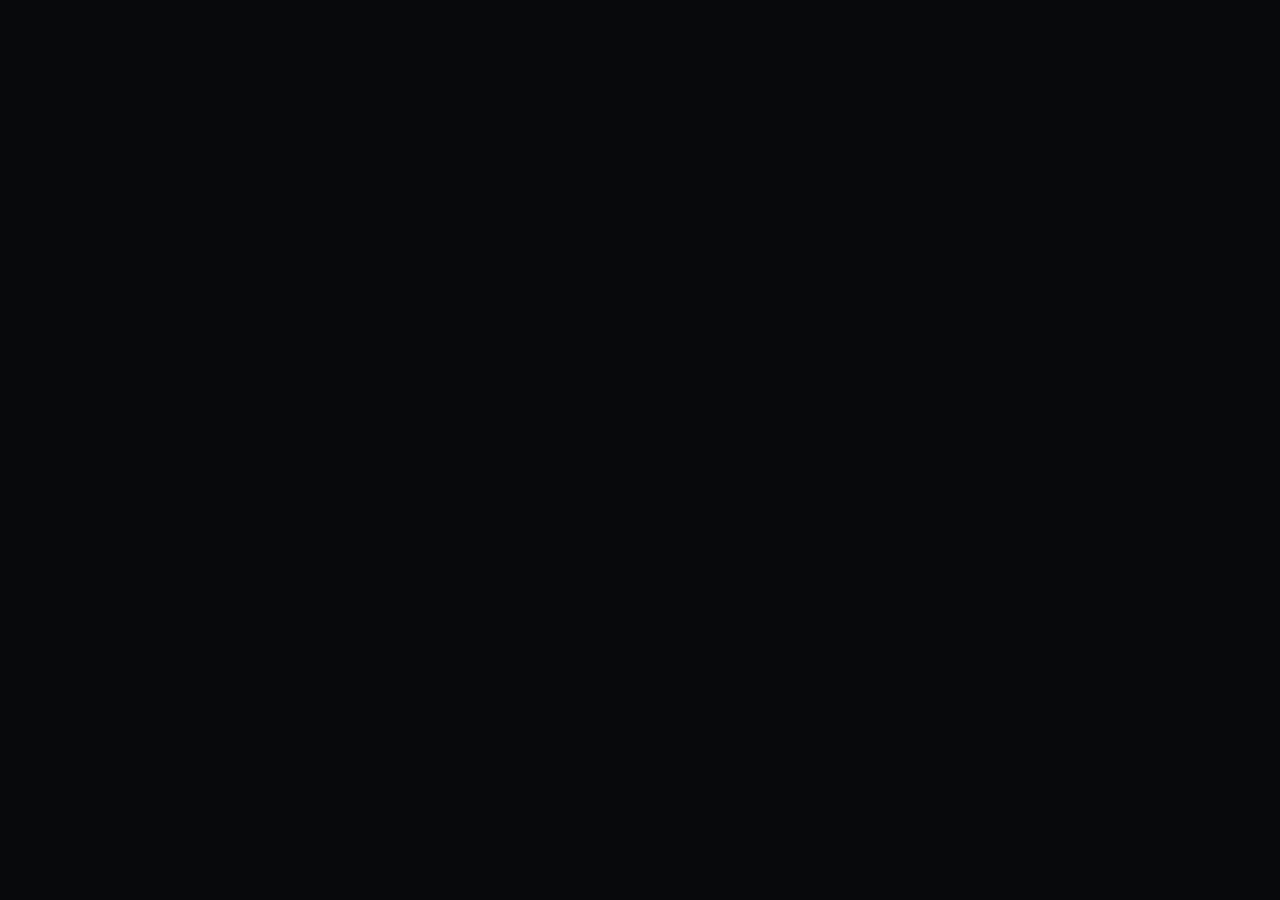
==== commit 539205f4: "Update index.html" ====
--- a/index.html
+++ b/index.html
@@ -6,304 +6,21 @@
 <title>TOOL TÀI XỈU MINHIOS</title>
 <link href="https://fonts.googleapis.com/css2?family=Inter:wght@400;500;600;700;800;900&family=JetBrains+Mono:wght@400;500;700&display=swap" rel="stylesheet">
 <link rel="stylesheet" href="https://cdnjs.cloudflare.com/ajax/libs/font-awesome/6.5.0/css/all.min.css">
-<style>
-*{margin:0;padding:0;box-sizing:border-box;-webkit-tap-highlight-color:transparent}
-html,body{height:100%;overflow:hidden;font-family:'Inter',-apple-system,sans-serif;color:#f3f4f6;background:#08090c;font-weight:500}
-button{font-family:inherit;cursor:pointer;border:none;background:none;color:inherit}
-input,textarea,select{font-family:inherit;outline:none}
-:root{--bg:#08090c;--bg2:#0f1115;--card:#141620;--card2:#1a1d29;--line:#232734;--line2:#2e3342;--text:#f3f4f6;--sub:#8b93a7;--muted:#5a6175;--pink:#ff3d71;--purple:#8b5cf6;--green:#22c55e;--yellow:#fbbf24;--red:#ef4444}
-
-/* LOGIN */
-#login-screen{position:fixed;inset:0;z-index:99999;display:flex;align-items:center;justify-content:center;padding:20px;overflow-y:auto;background:radial-gradient(ellipse at top,#1a0a15 0%,#08090c 50%)}
-.login-box{position:relative;width:100%;max-width:380px;padding:36px 26px 28px;background:linear-gradient(180deg,#141620,#0f1115);border-radius:24px;border:1px solid var(--line);box-shadow:0 24px 80px rgba(0,0,0,.6);text-align:center;margin:auto}
-.login-title{font-size:24px;font-weight:900;background:linear-gradient(135deg,#fff 0%,#ff3d71 80%);-webkit-background-clip:text;background-clip:text;-webkit-text-fill-color:transparent;margin-bottom:6px}
-.login-sub{color:var(--sub);font-size:12.5px;font-weight:600;margin-bottom:20px;display:flex;align-items:center;justify-content:center;gap:6px}
-.login-sub i{color:var(--pink);font-size:13px}
-.login-avatar{position:relative;width:96px;height:96px;margin:0 auto 22px}
-.login-avatar-ring{position:absolute;inset:-6px;border-radius:50%;background:conic-gradient(from 0deg,#ff3d71,#8b5cf6,#ff3d71);animation:spin 4s linear infinite;filter:blur(2px)}
-@keyframes spin{to{transform:rotate(360deg)}}
-.login-avatar-ring::after{content:'';position:absolute;inset:4px;border-radius:50%;background:#0f1115}
-.login-avatar img{position:relative;width:100%;height:100%;border-radius:50%;object-fit:cover;z-index:2;background:#000;border:2px solid #1a1d29}
-.login-online-dot{position:absolute;bottom:4px;right:4px;width:18px;height:18px;background:var(--green);border:3px solid #141620;border-radius:50%;z-index:3;box-shadow:0 0 12px rgba(34,197,94,.6)}
-.auth-tabs{display:flex;gap:4px;margin-bottom:18px;background:#0a0b0f;padding:4px;border-radius:12px}
-.auth-tab{flex:1;padding:11px;border-radius:9px;background:transparent;color:var(--sub);font-size:12px;font-weight:700}
-.auth-tab.active{background:linear-gradient(135deg,#ff3d71,#e11d5c);color:#fff;box-shadow:0 4px 16px rgba(255,61,113,.4)}
-.login-input-group{position:relative;margin-bottom:10px}
-.login-input-group .icon-left{position:absolute;left:16px;top:50%;transform:translateY(-50%);color:var(--muted);font-size:14px;z-index:2}
-.login-input-group:focus-within .icon-left{color:var(--pink)}
-.login-input-group input{width:100%;padding:14px 16px 14px 42px;background:#0a0b0f;border:1.5px solid var(--line);border-radius:12px;color:var(--text);font-size:13.5px;font-weight:600}
-.login-input-group input::placeholder{color:var(--muted)}
-.login-input-group input:focus{border-color:var(--pink)}
-.login-btn{width:100%;padding:15px;border-radius:12px;margin-top:10px;background:linear-gradient(135deg,#ff3d71,#e11d5c);color:#fff;font-size:13px;font-weight:800;letter-spacing:1.2px;text-transform:uppercase;box-shadow:0 8px 24px rgba(255,61,113,.35);display:flex;align-items:center;justify-content:center;gap:8px}
-.login-btn:active{transform:scale(.98)}
-.login-spinner{display:none;width:16px;height:16px;border:2.5px solid rgba(255,255,255,.3);border-top-color:#fff;border-radius:50%;animation:spin .7s linear infinite}
-.login-error{margin-top:12px;min-height:16px;font-size:12px;font-weight:700;color:var(--red)}
-.login-footer{margin-top:16px;color:var(--muted);font-size:10.5px;font-weight:700;letter-spacing:1px;text-transform:uppercase}
-
-/* APP */
-#app{position:fixed;inset:0;display:none;flex-direction:column;background:var(--bg);z-index:100}
-.app-header{display:flex;align-items:center;justify-content:space-between;padding:12px 70px 12px 16px;background:rgba(10,11,15,.95);backdrop-filter:blur(20px);border-bottom:1px solid var(--line);position:sticky;top:0;z-index:20}
-.user-info{display:flex;align-items:center;gap:10px;cursor:pointer;padding:4px 8px 4px 4px;border-radius:99px}
-.user-ava{width:42px;height:42px;border-radius:50%;overflow:hidden;background:linear-gradient(135deg,#ff3d71,#8b5cf6);padding:2px;flex-shrink:0}
-.user-ava img{width:100%;height:100%;border-radius:50%;object-fit:cover;background:#000}
-.user-txt{display:flex;flex-direction:column;gap:1px}
-.user-name{font-size:13.5px;font-weight:800;color:#fff}
-.user-coin{font-size:10.5px;color:var(--yellow);font-weight:700;display:flex;align-items:center;gap:4px}
-.app-content{flex:1;overflow-y:auto;padding-bottom:95px;background:var(--bg)}
-.page{display:none;padding-bottom:20px}
-.page.active{display:block}
-.hero-card{position:relative;margin:16px;background:linear-gradient(135deg,#141620,#0f1115);border-radius:20px;padding:22px;border:1px solid var(--line);overflow:hidden}
-.hero-left-border{position:absolute;left:0;top:20px;bottom:20px;width:3px;background:linear-gradient(180deg,#ff3d71,#8b5cf6);border-radius:0 3px 3px 0}
-.hero-content{padding-left:12px;margin-bottom:16px}
-.hero-title{font-size:26px;font-weight:900;line-height:1;color:#fff}
-.hero-title .pink{background:linear-gradient(135deg,#ff3d71,#ff6b9d);-webkit-background-clip:text;background-clip:text;-webkit-text-fill-color:transparent}
-.hero-sub{color:var(--muted);font-size:10.5px;font-weight:700;letter-spacing:1.2px;margin:6px 0 14px;text-transform:uppercase}
-.hero-btn{padding:11px 20px;border-radius:11px;background:linear-gradient(135deg,#ff3d71,#e11d5c);color:#fff;font-size:11.5px;font-weight:800;letter-spacing:1px;display:inline-flex;align-items:center;gap:6px;text-transform:uppercase}
-.hero-code{background:#05060a;border-radius:14px;padding:16px;font-family:'JetBrains Mono',monospace;font-size:11.5px;line-height:1.9;border:1px solid var(--line)}
-.code-line{color:#4a5266}
-.code-val{color:#ff6b9d}
-.code-yellow{color:var(--yellow)}
-.code-green{color:var(--green)}
-.code-status{margin-top:10px;padding-top:10px;border-top:1px dashed var(--line);color:var(--green);font-weight:700;display:flex;align-items:center;gap:6px;font-size:11px}
-.dot-green,.dot-green-sm{width:6px;height:6px;border-radius:50%;background:var(--green);box-shadow:0 0 8px var(--green);display:inline-block;animation:pulseGreen 1.5s infinite}
-@keyframes pulseGreen{0%,100%{opacity:1}50%{opacity:.4}}
-
-.cat-tabs-wrap{margin:16px}
-.cat-tabs{display:flex;gap:8px;overflow-x:auto;padding-bottom:2px;scrollbar-width:none}
-.cat-tabs::-webkit-scrollbar{display:none}
-.cat-tab{padding:10px 16px;border-radius:11px;border:1px solid var(--line);background:var(--card);color:var(--sub);font-size:11px;font-weight:800;letter-spacing:.6px;white-space:nowrap;text-transform:uppercase}
-.cat-tab.active{background:linear-gradient(135deg,#ff3d71,#e11d5c);color:#fff;border-color:transparent}
-
-.autobot-banner{margin:16px;background:linear-gradient(135deg,rgba(34,197,94,.08),rgba(15,17,21,.6));border:1px solid rgba(34,197,94,.3);border-radius:20px;padding:18px}
-.ab-tag{font-size:9.5px;color:var(--green);font-weight:800;letter-spacing:1.5px;margin-bottom:12px;display:flex;align-items:center;gap:6px;text-transform:uppercase}
-.ab-title{font-size:22px;font-weight:900;color:#fff;margin-bottom:8px}
-.ab-desc{font-size:11.5px;color:var(--sub);line-height:1.7;margin-bottom:16px;font-weight:500}
-.ab-btns{display:flex;gap:8px;flex-wrap:wrap}
-.ab-btn{padding:11px 18px;border-radius:10px;font-size:11px;font-weight:800;letter-spacing:.8px;text-transform:uppercase}
-.ab-btn.pink{background:linear-gradient(135deg,#ff3d71,#8b5cf6);color:#fff}
-.ab-btn.outline{background:transparent;color:#fff;border:1px solid var(--line2)}
-
-.sec-head{display:flex;align-items:center;gap:10px;margin:22px 16px 14px;font-size:14px;font-weight:900;letter-spacing:1.5px;text-transform:uppercase;color:#fff}
-.sec-head::before{content:'';width:22px;height:3px;background:linear-gradient(90deg,#ff3d71,#8b5cf6);border-radius:2px}
-.sec-title{margin:20px 16px 12px;font-size:13px;font-weight:900;letter-spacing:1.5px;color:#fff;text-transform:uppercase;display:flex;align-items:center;gap:8px}
-.sec-title::before{content:'';width:3px;height:16px;background:linear-gradient(180deg,#ff3d71,#8b5cf6);border-radius:2px}
-
-.tool-grid{display:grid;grid-template-columns:1fr 1fr;gap:12px;margin:0 16px 20px}
-.tool-item{background:var(--card);border:1px solid var(--line);border-radius:18px;padding:12px;position:relative;cursor:pointer;overflow:hidden;min-width:0}
-.tool-item:active{transform:scale(.97)}
-.tool-item.disabled{opacity:.4;filter:grayscale(.7)}
-.tool-thumb{width:100%;aspect-ratio:1/1;border-radius:13px;overflow:hidden;background:#05060a;margin-bottom:11px;display:flex;align-items:center;justify-content:center;max-height:170px}
-.tool-thumb img{width:100%;height:100%;object-fit:cover;display:block}
-.tool-name{font-size:11.5px;font-weight:800;text-align:center;color:#fff;text-transform:uppercase;letter-spacing:.4px;line-height:1.35;padding:0 2px}
-.tool-badge{position:absolute;top:8px;padding:4px 8px;border-radius:6px;font-size:8.5px;font-weight:900;letter-spacing:.6px;text-transform:uppercase;z-index:5}
-.tool-badge.hot{left:8px;background:rgba(255,61,113,.95);color:#fff}
-.tool-badge.new{right:8px;background:rgba(139,92,246,.95);color:#fff}
-.tool-badge.vip{right:8px;background:linear-gradient(135deg,#fbbf24,#f59e0b);color:#000}
-.tool-badge.maintenance{left:8px;background:rgba(245,158,11,.95);color:#fff}
-
-.action-card{margin:10px 16px;background:var(--card);border:1px solid var(--line);border-radius:14px;padding:15px;display:flex;align-items:center;gap:13px;cursor:pointer}
-.action-card:active{background:var(--card2)}
-.ac-icon{width:44px;height:44px;border-radius:12px;background:linear-gradient(135deg,#ff3d71,#8b5cf6);color:#fff;display:flex;align-items:center;justify-content:center;font-size:17px;flex-shrink:0}
-.ac-icon.green{background:linear-gradient(135deg,#22c55e,#16a34a)}
-.ac-info{flex:1;min-width:0}
-.ac-name{font-size:13.5px;font-weight:800;color:#fff}
-.ac-desc{font-size:11px;color:var(--sub);margin-top:3px}
-.ac-arrow{color:var(--muted);font-size:12px}
-
-.dep-hero{padding:24px 18px;background:linear-gradient(135deg,#ff3d71,#8b5cf6);border-radius:0 0 24px 24px}
-.dep-hero h2{font-size:22px;font-weight:900}
-.dep-hero p{font-size:12px;opacity:.9;margin-top:4px;font-weight:600}
-.vip-hero{padding:24px 18px;background:linear-gradient(135deg,#fbbf24,#f59e0b);border-radius:0 0 24px 24px;color:#000}
-.vip-hero h2{font-size:22px;font-weight:900;display:flex;align-items:center;gap:8px}
-.vip-hero p{font-size:12px;margin-top:4px;font-weight:600}
-.balance-box{margin:16px;background:linear-gradient(180deg,var(--card),var(--card2));border:1px solid var(--line);border-radius:18px;padding:24px;text-align:center}
-.bb-label{font-size:10.5px;color:var(--sub);font-weight:800;letter-spacing:1.5px;text-transform:uppercase;margin-bottom:8px}
-.bb-value{font-size:34px;font-weight:900;background:linear-gradient(135deg,#fff,#ff3d71);-webkit-background-clip:text;background-clip:text;-webkit-text-fill-color:transparent}
-.bb-sub{font-size:11px;color:var(--muted);font-weight:600;margin-top:6px}
-
-.profile-box{margin:16px;background:linear-gradient(180deg,var(--card),var(--card2));border:1px solid var(--line);border-radius:20px;padding:26px;text-align:center}
-.prof-ava-wrap{position:relative;width:90px;height:90px;margin:0 auto 14px}
-.prof-ava-wrap img{width:100%;height:100%;border-radius:50%;object-fit:cover;border:3px solid var(--line);background:#000}
-.prof-cam{position:absolute;bottom:-2px;right:-2px;width:32px;height:32px;border-radius:50%;background:linear-gradient(135deg,#ff3d71,#8b5cf6);color:#fff;display:flex;align-items:center;justify-content:center;font-size:12px;border:3px solid var(--card);cursor:pointer}
-.prof-name{font-size:18px;font-weight:900;color:#fff}
-.prof-role{font-size:10px;color:var(--sub);font-weight:800;letter-spacing:1.5px;text-transform:uppercase;margin-top:4px}
-.info-card{margin:8px 16px;background:var(--card);border:1px solid var(--line);border-radius:12px;padding:15px 17px;display:flex;justify-content:space-between;align-items:center}
-.info-card span{font-size:10.5px;color:var(--sub);font-weight:800;letter-spacing:1px;text-transform:uppercase}
-.info-card b{font-size:13.5px;font-weight:800;color:#fff}
-.big-btn{margin:10px 16px 0;width:calc(100% - 32px);padding:15px;border-radius:12px;font-size:12.5px;font-weight:900;letter-spacing:1px;text-transform:uppercase;display:flex;align-items:center;justify-content:center;gap:8px;color:#fff}
-.big-btn.blue{background:linear-gradient(135deg,#3b82f6,#2563eb)}
-.big-btn.red{background:linear-gradient(135deg,#ef4444,#dc2626)}
-
-.bottom-nav{position:fixed;bottom:0;left:0;right:0;background:rgba(8,9,12,.98);backdrop-filter:blur(20px);border-top:1px solid var(--line);display:flex;justify-content:space-around;padding:8px 4px 14px;z-index:100}
-.nav-item{flex:1;display:flex;flex-direction:column;align-items:center;gap:4px;padding:6px 2px;color:var(--muted);font-size:9px;font-weight:800;text-transform:uppercase}
-.nav-item i{font-size:18px}
-.nav-item.active{color:var(--pink)}
-
-.drawer-mask{position:fixed;inset:0;background:rgba(0,0,0,.9);z-index:100003;display:none}
-.drawer-mask.show{display:block}
-.drawer{position:fixed;top:0;left:0;bottom:0;width:290px;max-width:85vw;background:var(--bg2);z-index:100004;transform:translateX(-100%);transition:transform .3s;display:flex;flex-direction:column;border-right:1px solid var(--line)}
-.drawer.show{transform:translateX(0)}
-.drawer-head{padding:24px 20px;background:linear-gradient(135deg,#ff3d71,#8b5cf6);display:flex;gap:13px;align-items:center}
-.dh-avatar{width:52px;height:52px;border-radius:50%;overflow:hidden;border:3px solid rgba(255,255,255,.9);background:#000;flex-shrink:0}
-.dh-avatar img{width:100%;height:100%;object-fit:cover}
-.dh-info{flex:1;min-width:0}
-.dh-name{font-size:15px;font-weight:900;color:#fff}
-.dh-email{font-size:11px;color:rgba(255,255,255,.85);font-weight:600;margin-top:3px;word-break:break-all}
-.drawer-items{flex:1;overflow-y:auto;padding:10px 0}
-.di{width:100%;padding:15px 22px;text-align:left;font-size:13.5px;font-weight:700;color:var(--text);display:flex;align-items:center;gap:14px;border-bottom:1px solid var(--line)}
-.di:active{background:var(--card)}
-.di i{width:20px;color:var(--pink);font-size:15px}
-.di.danger{color:var(--red)}
-.di.danger i{color:var(--red)}
-.di-badge{margin-left:auto;background:var(--red);color:#fff;font-size:10px;font-weight:800;padding:3px 8px;border-radius:99px}
-.drawer-foot{padding:16px;text-align:center;font-size:10.5px;color:var(--muted);font-weight:700;border-top:1px solid var(--line)}
-
-/* GAME SCREEN */
-#game-screen{position:fixed;inset:0;z-index:100000;display:none;flex-direction:column;background:#000}
-#game-screen.show{display:flex}
-.gs-header{display:flex;align-items:center;justify-content:space-between;padding:12px;background:rgba(8,9,12,.95);border-bottom:1px solid var(--line);gap:10px}
-.gs-close{width:38px;height:38px;border-radius:11px;background:linear-gradient(135deg,#ef4444,#b91c1c);color:#fff;font-size:15px;display:flex;align-items:center;justify-content:center}
-.gs-title{flex:1;display:flex;align-items:center;gap:10px;font-weight:800;font-size:13.5px;overflow:hidden;color:#fff}
-.gs-title img{width:34px;height:34px;border-radius:9px;object-fit:cover;background:var(--card);flex-shrink:0}
-.gs-title span{white-space:nowrap;overflow:hidden;text-overflow:ellipsis}
-.game-frame{flex:1;width:100%;border:none;background:#fff}
-.gs-status{display:flex;align-items:center;gap:6px;font-size:11px;font-weight:800;padding:7px 13px;border-radius:99px;background:rgba(34,197,94,.15);color:var(--green);white-space:nowrap}
-.gs-status .dot{width:6px;height:6px;border-radius:50%;background:var(--green);box-shadow:0 0 8px var(--green)}
-.gs-status.err{background:rgba(239,68,68,.15);color:var(--red)}
-.gs-status.err .dot{background:var(--red)}
-.gs-status.wait{background:rgba(245,158,11,.15);color:var(--yellow)}
-.gs-status.wait .dot{background:var(--yellow)}
-
-/* ROBOT */
-#robot{
-  position:fixed;
-  bottom:30px;
-  left:20px;
-  z-index:100010;
-  cursor:grab;
-  user-select:none;
-  touch-action:none;
-  filter:drop-shadow(0 0 40px rgba(255,150,200,.35));
-  transition:filter .3s;
-}
-#robot:hover{filter:drop-shadow(0 0 70px rgba(255,150,200,.55))}
-#robot:active{cursor:grabbing}
-#box{position:relative;width:320px;max-width:70vw;display:inline-block}
-#box img{width:100%;height:auto;display:block;pointer-events:none;user-select:none}
-#box-content{
-  position:absolute;
-  top:0;left:0;
-  width:100%;height:100%;
-  display:flex;flex-direction:column;
-  justify-content:center;align-items:flex-end;
-  padding:6% 14% 8% 18%;
-  text-align:right;color:#fff;font-weight:700;
-  text-shadow:0 2px 24px rgba(0,0,0,.95);
-  pointer-events:none;user-select:none;
-  box-sizing:border-box;overflow:hidden;
-}
-#row1{display:flex;align-items:center;gap:6px;white-space:nowrap;margin-bottom:2px}
-#phien-text{font-size:clamp(20px,2.6vw,30px);color:#fff;letter-spacing:1px;font-weight:700}
-#prediction-text{font-size:clamp(28px,3.6vw,42px);font-weight:900;transition:all .2s ease;text-shadow:0 0 30px rgba(0,0,0,.9)}
-#confidence-text{font-size:clamp(20px,3vw,34px);font-weight:800;color:#ffd700;transition:all .2s ease;text-shadow:0 0 30px rgba(0,0,0,.9)}
-
-/* MODALS */
-.overlay{position:fixed;inset:0;z-index:100005;display:none;align-items:flex-end;justify-content:center;background:rgba(0,0,0,.9);overflow-y:auto;padding:20px 0}
-.overlay.show{display:flex}
-.sheet{width:100%;max-width:520px;max-height:90vh;overflow-y:auto;background:var(--bg2);border-radius:24px 24px 0 0;padding:18px 16px 28px;margin-top:auto;border-top:1px solid var(--line)}
-.sheet-grip{width:40px;height:4px;background:var(--line2);border-radius:99px;margin:0 auto 16px}
-.sheet h3{font-size:16px;font-weight:900;text-align:center;margin-bottom:18px;color:#fff}
-.adm-input,.adm-textarea{width:100%;padding:14px;border-radius:12px;border:1.5px solid var(--line);background:var(--card);font-size:13px;font-weight:600;margin-bottom:10px;color:var(--text)}
-.adm-input::placeholder,.adm-textarea::placeholder{color:var(--muted)}
-.adm-input:focus,.adm-textarea:focus{border-color:var(--pink)}
-.adm-textarea{min-height:80px;font-family:'JetBrains Mono',monospace;font-size:11px;resize:vertical}
-.adm-btn{padding:14px 16px;border-radius:12px;background:linear-gradient(135deg,#ff3d71,#e11d5c);color:#fff;font-size:13px;font-weight:900;letter-spacing:.8px;text-transform:uppercase;width:100%;margin-top:8px}
-.key-input{width:100%;padding:16px;border-radius:12px;border:1.5px solid var(--line);background:var(--card);color:#fff;font-size:15px;font-weight:700;letter-spacing:2px;text-align:center;text-transform:uppercase;margin-bottom:14px;font-family:'JetBrains Mono',monospace}
-.key-err{min-height:16px;color:var(--red);font-size:12px;font-weight:700;margin-bottom:10px;text-align:center}
-#avBase64Input{width:100%;padding:13px;background:var(--card);border:1.5px solid var(--line);border-radius:12px;color:#fff;font-size:11px;font-family:'JetBrains Mono',monospace;resize:vertical;min-height:80px}
-.av-actions{display:flex;gap:10px;margin-top:12px}
-.av-btn{flex:1;padding:13px;border-radius:12px;font-size:12px;font-weight:900;letter-spacing:.8px;text-transform:uppercase;color:#fff}
-.av-save{background:linear-gradient(135deg,#ff3d71,#8b5cf6)}
-.av-reset{background:linear-gradient(135deg,#475569,#334155)}
-.av-status{min-height:16px;text-align:center;font-size:11.5px;font-weight:700;margin-top:10px;color:var(--green)}
-
-.admin-box{width:100%;max-width:680px;max-height:94vh;overflow-y:auto;background:var(--bg2);border-radius:24px 24px 0 0;padding:18px 16px 28px;margin-top:auto;border-top:1px solid var(--line)}
-.admin-title{font-size:15px;font-weight:900;color:var(--pink);text-align:center;letter-spacing:1.5px;text-transform:uppercase}
-.admin-tabs{display:flex;gap:6px;margin:16px 0;background:var(--card);padding:5px;border-radius:12px;overflow-x:auto;scrollbar-width:none}
-.admin-tabs::-webkit-scrollbar{display:none}
-.admin-tab{flex:1;padding:10px 12px;border-radius:9px;background:transparent;color:var(--sub);font-size:11px;font-weight:800;white-space:nowrap}
-.admin-tab.active{background:linear-gradient(135deg,#ff3d71,#8b5cf6);color:#fff}
-.adm-section{padding:14px;border-radius:14px;background:var(--card);border:1px dashed var(--line2);margin-bottom:14px}
-.adm-section h4{font-size:12.5px;font-weight:900;margin-bottom:10px;color:#fff}
-.adm-row{padding:14px;border-radius:14px;background:var(--card);border:1px solid var(--line);margin-bottom:10px}
-.adm-row .r1{display:flex;justify-content:space-between;gap:10px;margin-bottom:7px;flex-wrap:wrap;align-items:center}
-.adm-row .info{font-size:11.5px;color:var(--sub);line-height:1.8}
-.adm-row .info b{color:#fff}
-.adm-row code{background:var(--bg);padding:2px 8px;border-radius:5px;color:#ff6b9d;font-family:'JetBrains Mono',monospace;font-size:11px}
-.badge{font-size:9px;font-weight:900;padding:3px 9px;border-radius:99px;text-transform:uppercase}
-.badge-admin{background:linear-gradient(135deg,#ef4444,#b91c1c);color:#fff}
-.badge-vip{background:linear-gradient(135deg,#ff3d71,#e11d5c);color:#fff}
-.acts{display:flex;gap:6px;margin-top:10px;flex-wrap:wrap}
-.acts button{padding:7px 12px;border-radius:8px;font-size:10.5px;font-weight:800;color:#fff}
-.acts .b1{background:linear-gradient(135deg,#3b82f6,#2563eb)}
-.acts .b2{background:linear-gradient(135deg,#22c55e,#16a34a)}
-.acts .b3{background:linear-gradient(135deg,#f59e0b,#d97706)}
-.acts .b4{background:linear-gradient(135deg,#8b5cf6,#7c3aed)}
-.acts .b5{background:linear-gradient(135deg,#ef4444,#dc2626)}
-.admin-float{position:fixed;top:14px;right:14px;z-index:250;width:44px;height:44px;border-radius:50%;border:3px solid #fff;background:linear-gradient(135deg,#ef4444,#b91c1c);color:#fff;font-size:16px;display:none;align-items:center;justify-content:center;box-shadow:0 6px 18px rgba(239,68,68,.5)}
-.admin-float.show{display:flex}
-
-.app-footer{margin:36px 16px 20px;text-align:center;font-size:10.5px;color:var(--muted);line-height:1.8;font-weight:600;letter-spacing:.3px;text-transform:uppercase}
-.footer-link{color:var(--pink);font-weight:900;margin-top:8px;letter-spacing:1px}
-
-::-webkit-scrollbar{width:5px;height:5px}
-::-webkit-scrollbar-thumb{background:var(--line2);border-radius:3px}
-</style>
+<link rel="stylesheet" href="assets/css/style.css">
 </head>
 <body>
 
-<audio id="bgMusic" loop preload="none"></audio>
-
-<!-- LOGIN -->
-<div id="login-screen">
-  <div class="login-box">
-    <h1 class="login-title" id="loginSiteName">TOOL TÀI XỈU BONIOS</h1>
-    <p class="login-sub"><i class="fa-solid fa-shield-halved"></i> <span id="subText">Đăng nhập hệ thống</span></p>
-    <div class="login-avatar">
-      <div class="login-avatar-ring"></div>
-      <img id="loginAvatarImg" src="data:image/svg+xml;utf8,<svg xmlns='http://www.w3.org/2000/svg' viewBox='0 0 200 200'><rect fill='%230f1115' width='200' height='200'/><text x='50%25' y='56%25' font-size='90' text-anchor='middle' dominant-baseline='middle'>🎀</text></svg>">
-      <div class="login-online-dot"></div>
-    </div>
-    <div class="auth-tabs">
-      <button class="auth-tab active" id="tabLogin" onclick="switchTab('login')">ĐĂNG NHẬP</button>
-      <button class="auth-tab" id="tabReg" onclick="switchTab('reg')">ĐĂNG KÝ</button>
-    </div>
-    <div id="formLogin">
-      <div class="login-input-group"><i class="fa-solid fa-envelope icon-left"></i><input type="email" id="loginEmail" placeholder="Email..." autocomplete="off"></div>
-      <div class="login-input-group"><i class="fa-solid fa-lock icon-left"></i><input type="password" id="loginPass" placeholder="Mật khẩu..." autocomplete="off"></div>
-      <button class="login-btn" id="btnLogin" onclick="doLogin()"><span class="login-spinner" id="loginSpinner"></span><span id="btnLoginText"><i class="fa-solid fa-right-to-bracket"></i> ĐĂNG NHẬP</span></button>
-    </div>
-    <div id="formReg" style="display:none">
-      <div class="login-input-group"><i class="fa-solid fa-user icon-left"></i><input type="text" id="regName" placeholder="Tên hiển thị..."></div>
-      <div class="login-input-group"><i class="fa-solid fa-envelope icon-left"></i><input type="email" id="regEmail" placeholder="Email..."></div>
-      <div class="login-input-group"><i class="fa-solid fa-lock icon-left"></i><input type="password" id="regPass" placeholder="Mật khẩu..."></div>
-      <div class="login-input-group"><i class="fa-solid fa-lock icon-left"></i><input type="password" id="regPass2" placeholder="Nhập lại mật khẩu..."></div>
-      <button class="login-btn" id="btnReg" onclick="doRegister()"><span class="login-spinner" id="regSpinner"></span><span id="btnRegText"><i class="fa-solid fa-user-plus"></i> ĐĂNG KÝ</span></button>
-    </div>
-    <div class="login-error" id="loginError"></div>
-    <p class="login-footer">© TOOL • BONIOS </p>
-  </div>
-</div>
-
-<!-- APP -->
-<div id="app" style="display:none">
+<div id="app">
   <div class="app-header">
     <div class="user-info" onclick="openDrawer()">
       <div class="user-ava"><img id="hdrAvatar" src=""></div>
       <div class="user-txt">
         <div class="user-name" id="hdrName">User</div>
-        <div class="user-coin"><i class="fa-solid fa-coins"></i> <span id="hdrCoin">0</span></div>
-      </div>
+        <div class="user-coin"><i class="fa-solid fa-coins"></i> <span id="hdrCoin">0đ</span></div>
+      </div>
+    </div>
+    <div class="key-countdown" id="keyCountdownBox" style="display:none">
+      <i class="fa-solid fa-hourglass-half"></i><span id="keyCountdown">--</span>
     </div>
   </div>
 
@@ -313,32 +30,20 @@
         <div class="hero-left-border"></div>
         <div class="hero-content">
           <div class="hero-title">API <span class="pink">GAME</span></div>
-          <div class="hero-sub">// TÍCH HỢP DỄ DÀNG • TỐC ĐỘ CAO</div>
-          <button class="hero-btn" onclick="showPage('tools')"><i class="fa-solid fa-bolt"></i> XEM NGAY</button>
+          <div class="hero-sub">// THUẬT TOÁN VIP S1VN </div>
         </div>
         <div class="hero-code">
-          <div class="code-line">model: <span class="code-val">"game-v2"</span>,</div>
-          <div class="code-line">token: <span class="code-val">"••••••"</span>,</div>
-          <div class="code-line">latency: <span class="code-yellow">27ms</span>,</div>
+          <div class="code-line">model: <span class="code-val">"bonios"</span>,</div>
+          <div class="code-line">algorithms: <span class="code-yellow">36</span>,</div>
+          <div class="code-line">games: <span class="code-yellow">22</span>,</div>
           <div class="code-line">status: <span class="code-green">"active"</span></div>
-          <div class="code-status"><span class="dot-green"></span> 68 req/s</div>
+          <div class="code-status"><span class="dot-green"></span> TOOL S1VN</div>
         </div>
       </div>
       <div class="cat-tabs-wrap"><div class="cat-tabs" id="catTabs"></div></div>
-      <div class="autobot-banner">
-        <div class="ab-tag"><span class="dot-green-sm"></span> MỚI • AUTO CƯỢC TRỰC TIẾP TRÊN WEB</div>
-        <div class="ab-title">GAME AUTO</div>
-        <div class="ab-desc">Đăng nhập tài khoản game •  TRẢI NGHIỆM </div>
-        <div class="ab-btns">
-          <button class="ab-btn pink" onclick="openTool('lc79-md5')">TÀI XỈU MD5</button>
-          <button class="ab-btn outline" onclick="openTool('lc79-tx')">TÀI XỈU HŨ</button>
-        </div>
-      </div>
       <div id="toolList"></div>
-      <div style="height:20px"></div>
       <div class="app-footer">
-        <div>TOOL TÀI XỈU MINHIOS © 2026</div>
-        <div>HỆ THỐNG AI PHÂN TÍCH DỮ LIỆU THẾ HỆ MỚI</div>
+        <div>TOOL TÀI XỈU BONIOS © 2026</div>
         <div class="footer-link">HỖ TRỢ / CSKH</div>
       </div>
     </div>
@@ -365,17 +70,17 @@
 
     <div class="page" id="page-profile">
       <div class="profile-box">
-        <div class="prof-ava-wrap"><img id="profAvatar" src=""><div class="prof-cam" onclick="openAvatarModal()"><i class="fa-solid fa-camera"></i></div></div>
+        <div class="prof-ava-wrap"><img id="profAvatar" src=""></div>
         <div class="prof-name" id="profName">User</div>
         <div class="prof-role" id="profRole">THÀNH VIÊN</div>
       </div>
       <div class="info-card"><span>Số dư</span><b id="profBalance">0đ</b></div>
+      <div class="info-card"><span>Thời hạn Key</span><b id="profKeyStatus" style="color:#22c55e">—</b></div>
       <div class="info-card"><span>Tham gia</span><b id="profJoined">—</b></div>
       <div class="info-card"><span>Đăng nhập mới</span><b id="profLastLogin">—</b></div>
       <div class="info-card"><span>IP thiết bị</span><b id="profIP">—</b></div>
       <button class="big-btn blue" onclick="openKeyModal()"><i class="fa-solid fa-key"></i> NHẬP KEY</button>
       <button class="big-btn red" onclick="doLogout()"><i class="fa-solid fa-right-from-bracket"></i> ĐĂNG XUẤT</button>
-      <div style="height:30px"></div>
     </div>
   </div>
 
@@ -384,11 +89,9 @@
     <button class="nav-item" data-page="vip" onclick="showPage('vip')"><i class="fa-solid fa-key"></i><span>MUA KEY</span></button>
     <button class="nav-item" data-page="profile" onclick="showPage('profile')"><i class="fa-solid fa-user"></i><span>TÀI KHOẢN</span></button>
     <button class="nav-item" data-page="deposit" onclick="showPage('deposit')"><i class="fa-solid fa-building-columns"></i><span>NẠP BANK</span></button>
-    <button class="nav-item" data-page="vip" onclick="showPage('vip')"><i class="fa-regular fa-credit-card"></i><span>NẠP THẺ</span></button>
-  </div>
-</div>
-
-<!-- DRAWER -->
+  </div>
+</div>
+
 <div class="drawer-mask" id="drawerMask" onclick="closeDrawer()"></div>
 <div class="drawer" id="drawer">
   <div class="drawer-head">
@@ -398,56 +101,79 @@
   <div class="drawer-items">
     <button class="di" onclick="openKeyModal()"><i class="fa-solid fa-key"></i> Nhập Key kích hoạt</button>
     <button class="di" onclick="openHistoryDeposit()"><i class="fa-solid fa-wallet"></i> Lịch sử nạp tiền</button>
-    <button class="di" onclick="openHistoryKey()"><i class="fa-solid fa-key"></i> Lịch sử mua key</button>
-    <button class="di" id="diAdmin" onclick="openAdmin()" style="display:none"><i class="fa-solid fa-shield-halved"></i> Quản trị Admin <span class="di-badge" id="pendBadge">0</span></button>
     <button class="di danger" onclick="doLogout()"><i class="fa-solid fa-right-from-bracket"></i> Đăng xuất</button>
   </div>
-  <div class="drawer-foot">© TOOL • MINHIOS 2026</div>
-</div>
-
-<!-- GAME SCREEN + ROBOT -->
+  <div class="drawer-foot">© TOOL • BONIOS 2026</div>
+</div>
+
 <div id="game-screen">
   <div class="gs-header">
     <button class="gs-close" onclick="closeGame()"><i class="fa-solid fa-arrow-left"></i></button>
     <div class="gs-title"><img id="gsLogo" src=""><span id="gsName">Tool</span></div>
-    <div class="gs-status" id="gsStatus"><span class="dot"></span> <span id="gsStatusText">Đang kết nối</span></div>
-  </div>
-  <iframe id="gameFrame" src="about:blank" class="game-frame" allow="fullscreen;autoplay"></iframe>
-
-  <!-- ROBOT -->
+    <div class="gs-status" id="gsStatus"><span class="dot"></span> <span id="gsStatusText"></span></div>
+  </div>
+
+  <iframe id="gameFrame" src="about:blank" class="game-frame"></iframe>
+
+  <!-- ============ MD5 PANEL ============ -->
+  <div id="md5Panel" style="display:none;flex:1;overflow-y:auto;background:#08090c;padding:20px">
+    <div style="max-width:460px;width:100%;margin:0 auto;padding:20px;background:linear-gradient(180deg,#141620,#0f1115);border-radius:20px;border:1px solid #232734">
+      <h2 style="text-align:center;color:#0a84ff;font-size:20px;margin-bottom:6px">🎲 DỰ ĐOÁN MD5</h2>
+      <p style="text-align:center;font-size:12px;color:#8b93a7;margin-bottom:16px">Nhập MD5 phiên (32 ký tự hex)</p>
+
+      <input type="text" id="md5Input" placeholder="a1b2c3d4e5f6..." maxlength="32" autocomplete="off"
+             style="width:100%;padding:15px;border-radius:12px;border:1.5px solid #232734;background:#0a0b0f;color:#fff;font-size:14px;text-align:center;text-transform:lowercase;letter-spacing:1px;font-family:'JetBrains Mono',monospace;margin-bottom:12px;outline:none"
+             oninput="this.value=this.value.toLowerCase().replace(/[^a-f0-9]/g,'')">
+
+      <button onclick="runMD5Predict()"
+              style="width:100%;padding:15px;border-radius:12px;background:linear-gradient(135deg,#0a84ff,#0057d9);color:#fff;font-size:14px;font-weight:900;letter-spacing:1px;text-transform:uppercase;border:none;cursor:pointer">
+        🎲 PHÂN TÍCH MD5
+      </button>
+
+      <div id="md5Loading" style="display:none;text-align:center;margin-top:14px;color:#8b93a7;font-size:13px">
+        ⏳ Đang phân tích 18 thuật toán...
+      </div>
+
+      <div style="display:flex;gap:10px;margin-top:16px">
+        <div style="flex:1;padding:14px;border-radius:14px;background:rgba(10,132,255,.12);text-align:center;font-weight:800;color:#0a84ff;border:1px solid rgba(10,132,255,.3);font-size:12px">
+          🔵 TÀI<br><span id="md5TaiPercent" style="font-size:22px">0%</span>
+        </div>
+        <div style="flex:1;padding:14px;border-radius:14px;background:rgba(255,69,58,.12);text-align:center;font-weight:800;color:#ff453a;border:1px solid rgba(255,69,58,.3);font-size:12px">
+          🔴 XỈU<br><span id="md5XiuPercent" style="font-size:22px">0%</span>
+        </div>
+      </div>
+
+      <div id="md5Result" class="md5-result" style="display:none"></div>
+
+      <div style="margin-top:14px;padding:14px;border-radius:12px;background:#0a0b0f;font-size:12.5px;color:#8b93a7;text-align:center">
+        📊 Số lần phân tích: <b id="md5Count" style="color:#fff">0</b>
+        &nbsp;·&nbsp;
+        📈 Tỉ lệ thắng: <b id="md5Winrate" style="color:#22c55e">0%</b>
+      </div>
+    </div>
+  </div>
+
   <div id="robot">
     <div id="box">
       <img src="https://i.postimg.cc/j26ZMVPs/IMG-0481.gif" alt="Robot AI" draggable="false">
       <div id="box-content">
-        <div id="row1">
-          <span id="phien-text">#0:</span>
-          <span id="prediction-text">--</span>
-        </div>
+        <div id="row1"><span id="phien-text">#0:</span><span id="prediction-text">--</span></div>
         <div id="confidence-text">Tỉ lệ: --%</div>
       </div>
     </div>
   </div>
-</div>
-
-<!-- MODALS -->
-<div class="overlay" id="avatarModal" onclick="if(event.target===this)closeModal('avatarModal')">
-  <div class="sheet" style="max-width:460px"><div class="sheet-grip"></div><h3>ĐỔI AVATAR</h3>
-  <textarea id="avBase64Input" placeholder="Dán Base64 ảnh hoặc URL"></textarea>
-  <div class="av-actions"><button class="av-btn av-save" onclick="saveAvatar()">LƯU</button><button class="av-btn av-reset" onclick="resetAvatar()">RESET</button></div>
-  <div class="av-status" id="avStatus"></div></div>
 </div>
 
 <div class="overlay" id="keyModal" onclick="if(event.target===this)closeModal('keyModal')">
   <div class="sheet" style="max-width:420px"><div class="sheet-grip"></div><h3>NHẬP KEY KÍCH HOẠT</h3>
   <input type="text" id="keyInput" class="key-input" placeholder="XXXX-XXXX-XXXX">
-  <div class="key-err" id="keyErr"></div>
   <button class="adm-btn" onclick="activateKey()">KÍCH HOẠT</button></div>
 </div>
 
 <div class="overlay" id="depositModal" onclick="if(event.target===this)closeModal('depositModal')">
   <div class="sheet" style="max-width:460px"><div class="sheet-grip"></div><h3>GỬI YÊU CẦU NẠP TIỀN</h3>
   <input type="number" id="depAmount" class="adm-input" placeholder="Số tiền (VD: 50000)" min="10000">
-  <textarea id="depNote" class="adm-textarea" placeholder="Ghi chú..."></textarea>
+  <input type="text" id="depNote" class="adm-input" placeholder="Ghi chú...">
   <button class="adm-btn" onclick="submitDeposit()">GỬI YÊU CẦU</button></div>
 </div>
 
@@ -455,35 +181,36 @@
   <div class="sheet" style="max-width:520px"><div class="sheet-grip"></div><h3 id="histTitle">LỊCH SỬ</h3><div id="histContent"></div></div>
 </div>
 
-<div class="overlay" id="adminPanel" onclick="if(event.target===this)closeModal('adminPanel')">
-  <div class="admin-box">
-    <div class="sheet-grip"></div>
-    <div class="admin-title">QUẢN TRỊ ADMIN</div>
-    <div class="admin-tabs">
-      <button class="admin-tab active" data-atab="pending" onclick="switchAdminTab('pending')">Duyệt tiền</button>
-      <button class="admin-tab" data-atab="users" onclick="switchAdminTab('users')">Users</button>
-      <button class="admin-tab" data-atab="tools" onclick="switchAdminTab('tools')">Tools</button>
-      <button class="admin-tab" data-atab="keys" onclick="switchAdminTab('keys')">Keys</button>
-      <button class="admin-tab" data-atab="history" onclick="switchAdminTab('history')">Lịch sử</button>
-    </div>
-    <div id="adminPendingView"></div>
-    <div id="adminUsersView" style="display:none"></div>
-    <div id="adminToolsView" style="display:none"></div>
-    <div id="adminKeysView" style="display:none"></div>
-    <div id="adminHistoryView" style="display:none"></div>
-    <button class="adm-btn" style="background:linear-gradient(135deg,#475569,#334155);margin-top:12px" onclick="closeModal('adminPanel')">ĐÓNG</button>
-  </div>
-</div>
-
-<button class="admin-float" id="adminFloat" onclick="openAdmin()"><i class="fa-solid fa-shield-halved"></i></button>
+<style>
+/* MD5 Result */
+.md5-result{
+  margin-top:16px;padding:20px;border-radius:16px;
+  text-align:center;font-size:18px;font-weight:800;
+  color:#fff;line-height:1.4;animation:fadeInMd5 .3s ease;
+}
+.md5-result.tai{
+  background:linear-gradient(180deg,#0a84ff,#0057d9);
+  box-shadow:0 8px 30px rgba(10,132,255,.5);
+}
+.md5-result.xiu{
+  background:linear-gradient(180deg,#ff453a,#c81e1e);
+  box-shadow:0 8px 30px rgba(255,69,58,.5);
+}
+@keyframes fadeInMd5{
+  from{opacity:0;transform:scale(.95)}
+  to{opacity:1;transform:scale(1)}
+}
+#gsStatusText { display: none !important; }
+#gsStatus { padding: 8px 10px; min-width: 0; }
+#gsStatus .dot { width: 9px; height: 9px; box-shadow: 0 0 12px currentColor; }
+</style>
 
 <script src="assets/js/config.js"></script>
 <script src="assets/js/store.js"></script>
 <script src="assets/js/engine.js"></script>
+<script src="assets/js/md5.js"></script>
 <script src="assets/js/auth.js"></script>
 <script src="assets/js/tools.js"></script>
-<script src="assets/js/admin.js"></script>
 <script src="assets/js/app.js"></script>
-<script src="assets/js/security.js"></script>
 </body>
 </html>
--- a/assets/css/style.css
+++ b/assets/css/style.css
@@ -0,0 +1,304 @@
+/* ============================================================
+   TOOL MINHIOS — STYLE
+   ============================================================ */
+*{margin:0;padding:0;box-sizing:border-box;-webkit-tap-highlight-color:transparent}
+html,body{height:100%;overflow:hidden;font-family:'Inter',-apple-system,sans-serif;color:#f3f4f6;background:#08090c;font-weight:500}
+button{font-family:inherit;cursor:pointer;border:none;background:none;color:inherit}
+input,textarea,select{font-family:inherit;outline:none}
+
+:root{
+  --bg:#08090c;--bg2:#0f1115;--card:#141620;--card2:#1a1d29;
+  --line:#232734;--line2:#2e3342;
+  --text:#f3f4f6;--sub:#8b93a7;--muted:#5a6175;
+  --pink:#ff3d71;--pink2:#ff6b9d;--purple:#8b5cf6;
+  --green:#22c55e;--yellow:#fbbf24;--red:#ef4444;--blue:#3b82f6;
+}
+
+/* ============ LOGIN ============ */
+#login-screen{position:fixed;inset:0;z-index:99999;display:flex;align-items:center;justify-content:center;padding:20px;overflow-y:auto;background:radial-gradient(ellipse at top,#1a0a15 0%,#08090c 50%)}
+#login-screen::before{content:'';position:absolute;inset:0;background:radial-gradient(circle at 20% 30%,rgba(255,61,113,.08),transparent 40%),radial-gradient(circle at 80% 70%,rgba(139,92,246,.08),transparent 40%);pointer-events:none}
+.login-box{position:relative;width:100%;max-width:380px;padding:36px 26px 28px;background:linear-gradient(180deg,#141620,#0f1115);border-radius:24px;border:1px solid var(--line);box-shadow:0 24px 80px rgba(0,0,0,.6),0 0 100px rgba(255,61,113,.06);text-align:center;margin:auto}
+.login-title{font-size:24px;font-weight:900;letter-spacing:-.5px;background:linear-gradient(135deg,#fff 0%,#ff3d71 80%);-webkit-background-clip:text;background-clip:text;-webkit-text-fill-color:transparent;margin-bottom:6px}
+.login-sub{color:var(--sub);font-size:12.5px;font-weight:600;margin-bottom:20px;display:flex;align-items:center;justify-content:center;gap:6px}
+.login-sub i{color:var(--pink);font-size:13px}
+.login-avatar{position:relative;width:96px;height:96px;margin:0 auto 22px}
+.login-avatar-ring{position:absolute;inset:-6px;border-radius:50%;background:conic-gradient(from 0deg,#ff3d71,#8b5cf6,#ff3d71);animation:spin 4s linear infinite;filter:blur(2px)}
+@keyframes spin{to{transform:rotate(360deg)}}
+.login-avatar-ring::after{content:'';position:absolute;inset:4px;border-radius:50%;background:#0f1115}
+.login-avatar img{position:relative;width:100%;height:100%;border-radius:50%;object-fit:cover;z-index:2;background:#000;border:2px solid #1a1d29}
+.login-online-dot{position:absolute;bottom:4px;right:4px;width:18px;height:18px;background:var(--green);border:3px solid #141620;border-radius:50%;z-index:3;box-shadow:0 0 12px rgba(34,197,94,.6)}
+.auth-tabs{display:flex;gap:4px;margin-bottom:18px;background:#0a0b0f;padding:4px;border-radius:12px}
+.auth-tab{flex:1;padding:11px;border-radius:9px;background:transparent;color:var(--sub);font-size:12px;font-weight:700;letter-spacing:.4px}
+.auth-tab.active{background:linear-gradient(135deg,#ff3d71,#e11d5c);color:#fff;box-shadow:0 4px 16px rgba(255,61,113,.4)}
+.login-input-group{position:relative;margin-bottom:10px}
+.login-input-group .icon-left{position:absolute;left:16px;top:50%;transform:translateY(-50%);color:var(--muted);font-size:14px;z-index:2}
+.login-input-group:focus-within .icon-left{color:var(--pink)}
+.login-input-group input{width:100%;padding:14px 16px 14px 42px;background:#0a0b0f;border:1.5px solid var(--line);border-radius:12px;color:var(--text);font-size:13.5px;font-weight:600}
+.login-input-group input::placeholder{color:var(--muted);font-weight:500}
+.login-input-group input:focus{border-color:var(--pink);box-shadow:0 0 0 3px rgba(255,61,113,.1)}
+.login-btn{width:100%;padding:15px;border-radius:12px;margin-top:10px;background:linear-gradient(135deg,#ff3d71,#e11d5c);color:#fff;font-size:13px;font-weight:800;letter-spacing:1.2px;text-transform:uppercase;box-shadow:0 8px 24px rgba(255,61,113,.35);display:flex;align-items:center;justify-content:center;gap:8px}
+.login-btn:active{transform:scale(.98)}
+.login-spinner{display:none;width:16px;height:16px;border:2.5px solid rgba(255,255,255,.3);border-top-color:#fff;border-radius:50%;animation:spin .7s linear infinite}
+.login-error{margin-top:12px;min-height:16px;font-size:12px;font-weight:700;color:var(--red)}
+.login-footer{margin-top:16px;color:var(--muted);font-size:10.5px;font-weight:700;letter-spacing:1px;text-transform:uppercase}
+
+/* ============ MAIN APP ============ */
+#app{position:fixed;inset:0;display:none;flex-direction:column;background:var(--bg);z-index:100}
+.app-header{display:flex;align-items:center;justify-content:space-between;padding:12px 16px;background:rgba(10,11,15,.85);backdrop-filter:blur(20px);border-bottom:1px solid var(--line);position:sticky;top:0;z-index:20}
+.user-info{display:flex;align-items:center;gap:10px;cursor:pointer;padding:4px 8px 4px 4px;border-radius:99px;transition:background .2s}
+.user-info:active{background:var(--card)}
+.user-ava{width:42px;height:42px;border-radius:50%;overflow:hidden;background:linear-gradient(135deg,#ff3d71,#8b5cf6);padding:2px;flex-shrink:0}
+.user-ava img{width:100%;height:100%;border-radius:50%;object-fit:cover;background:#000}
+.user-txt{display:flex;flex-direction:column;gap:1px}
+.user-name{font-size:13.5px;font-weight:800;color:#fff}
+.user-coin{font-size:10.5px;color:var(--yellow);font-weight:700;display:flex;align-items:center;gap:4px}
+.hdr-right{display:flex;gap:8px;align-items:center}
+.icon-btn{width:40px;height:40px;border-radius:11px;background:var(--card);border:1px solid var(--line);color:var(--text);font-size:14px;display:flex;align-items:center;justify-content:center;transition:all .2s}
+.icon-btn:active{background:var(--card2);transform:scale(.95)}
+.app-content{flex:1;overflow-y:auto;padding-bottom:95px;background:var(--bg)}
+.page{display:none;padding-bottom:20px}
+.page.active{display:block;animation:fadeIn .25s}
+@keyframes fadeIn{from{opacity:0;transform:translateY(4px)}to{opacity:1;transform:translateY(0)}}
+
+/* ============ HERO ============ */
+.hero-card{position:relative;margin:16px;background:linear-gradient(135deg,#141620 0%,#0f1115 100%);border-radius:20px;padding:22px;border:1px solid var(--line);overflow:hidden}
+.hero-card::before{content:'';position:absolute;top:-50%;right:-30%;width:200px;height:200px;background:radial-gradient(circle,rgba(255,61,113,.15),transparent 70%);pointer-events:none}
+.hero-card::after{content:'';position:absolute;bottom:-50%;left:-30%;width:200px;height:200px;background:radial-gradient(circle,rgba(139,92,246,.12),transparent 70%);pointer-events:none}
+.hero-left-border{position:absolute;left:0;top:20px;bottom:20px;width:3px;background:linear-gradient(180deg,#ff3d71,#8b5cf6);border-radius:0 3px 3px 0}
+.hero-content{padding-left:12px;margin-bottom:16px;position:relative;z-index:2}
+.hero-title{font-size:26px;font-weight:900;line-height:1;color:#fff;letter-spacing:-.5px}
+.hero-title .pink{background:linear-gradient(135deg,#ff3d71,#ff6b9d);-webkit-background-clip:text;background-clip:text;-webkit-text-fill-color:transparent}
+.hero-sub{color:var(--muted);font-size:10.5px;font-weight:700;letter-spacing:1.2px;margin:6px 0 14px;text-transform:uppercase}
+.hero-btn{padding:11px 20px;border-radius:11px;background:linear-gradient(135deg,#ff3d71,#e11d5c);color:#fff;font-size:11.5px;font-weight:800;letter-spacing:1px;display:inline-flex;align-items:center;gap:6px;text-transform:uppercase;box-shadow:0 6px 20px rgba(255,61,113,.35);transition:transform .1s}
+.hero-btn:active{transform:scale(.97)}
+.hero-code{background:#05060a;border-radius:14px;padding:16px;font-family:'JetBrains Mono',monospace;font-size:11.5px;line-height:1.9;border:1px solid var(--line);position:relative;z-index:2}
+.code-line{color:#4a5266}
+.code-val{color:#ff6b9d}
+.code-yellow{color:var(--yellow)}
+.code-green{color:var(--green)}
+.code-status{margin-top:10px;padding-top:10px;border-top:1px dashed var(--line);color:var(--green);font-weight:700;display:flex;align-items:center;gap:6px;font-size:11px}
+.dot-green,.dot-green-sm{width:6px;height:6px;border-radius:50%;background:var(--green);box-shadow:0 0 8px var(--green);display:inline-block;animation:pulseGreen 1.5s ease-in-out infinite}
+@keyframes pulseGreen{0%,100%{opacity:1}50%{opacity:.4}}
+
+/* ============ CATEGORY TABS ============ */
+.cat-tabs-wrap{margin:16px}
+.cat-tabs{display:flex;gap:8px;overflow-x:auto;padding-bottom:2px;scrollbar-width:none}
+.cat-tabs::-webkit-scrollbar{display:none}
+.cat-tab{padding:10px 16px;border-radius:11px;border:1px solid var(--line);background:var(--card);color:var(--sub);font-size:11px;font-weight:800;letter-spacing:.6px;white-space:nowrap;text-transform:uppercase;transition:all .2s}
+.cat-tab.active{background:linear-gradient(135deg,#ff3d71,#e11d5c);color:#fff;border-color:transparent;box-shadow:0 6px 18px rgba(255,61,113,.3)}
+
+/* ============ AUTOBOT ============ */
+.autobot-banner{margin:16px;background:linear-gradient(135deg,rgba(34,197,94,.08),rgba(15,17,21,.6));border:1px solid rgba(34,197,94,.3);border-radius:20px;padding:18px;position:relative;overflow:hidden}
+.autobot-banner::before{content:'';position:absolute;top:-60%;right:-20%;width:180px;height:180px;background:radial-gradient(circle,rgba(34,197,94,.15),transparent 70%);pointer-events:none}
+.ab-tag{font-size:9.5px;color:var(--green);font-weight:800;letter-spacing:1.5px;margin-bottom:12px;display:flex;align-items:center;gap:6px;text-transform:uppercase;position:relative;z-index:2}
+.ab-title{font-size:22px;font-weight:900;color:#fff;margin-bottom:8px;letter-spacing:-.3px;position:relative;z-index:2}
+.ab-desc{font-size:11.5px;color:var(--sub);line-height:1.7;margin-bottom:16px;font-weight:500;position:relative;z-index:2}
+.ab-btns{display:flex;gap:8px;flex-wrap:wrap;position:relative;z-index:2}
+.ab-btn{padding:11px 18px;border-radius:10px;font-size:11px;font-weight:800;letter-spacing:.8px;text-transform:uppercase;transition:transform .1s}
+.ab-btn:active{transform:scale(.97)}
+.ab-btn.pink{background:linear-gradient(135deg,#ff3d71,#8b5cf6);color:#fff;box-shadow:0 4px 14px rgba(255,61,113,.3)}
+.ab-btn.outline{background:transparent;color:#fff;border:1px solid var(--line2)}
+
+/* ============ SECTION HEAD ============ */
+.sec-head{display:flex;align-items:center;gap:10px;margin:22px 16px 14px;font-size:14px;font-weight:900;letter-spacing:1.5px;text-transform:uppercase;color:#fff}
+.sec-head::before{content:'';width:22px;height:3px;background:linear-gradient(90deg,#ff3d71,#8b5cf6);border-radius:2px}
+.sec-title{margin:20px 16px 12px;font-size:13px;font-weight:900;letter-spacing:1.5px;color:#fff;text-transform:uppercase;display:flex;align-items:center;gap:8px}
+.sec-title::before{content:'';width:3px;height:16px;background:linear-gradient(180deg,#ff3d71,#8b5cf6);border-radius:2px}
+
+/* ============ TOOL GRID ============ */
+.tool-grid{display:grid;grid-template-columns:1fr 1fr;gap:12px;margin:0 16px 20px}
+.tool-item{background:var(--card);border:1px solid var(--line);border-radius:18px;padding:12px;position:relative;cursor:pointer;transition:all .2s;overflow:hidden}
+.tool-item::before{content:'';position:absolute;inset:0;border-radius:18px;background:linear-gradient(135deg,rgba(255,61,113,.05),transparent);opacity:0;transition:opacity .2s}
+.tool-item:active{transform:scale(.97);border-color:var(--line2)}
+.tool-item:active::before{opacity:1}
+.tool-item.disabled{opacity:.4;filter:grayscale(.7)}
+.tool-thumb{width:100%;aspect-ratio:1;border-radius:13px;overflow:hidden;background:#05060a;margin-bottom:11px;display:flex;align-items:center;justify-content:center;position:relative}
+.tool-thumb img{width:100%;height:100%;object-fit:cover;transition:transform .3s}
+.tool-item:active .tool-thumb img{transform:scale(1.05)}
+.tool-name{font-size:11.5px;font-weight:800;text-align:center;color:#fff;text-transform:uppercase;letter-spacing:.4px;line-height:1.35;padding:0 2px}
+.tool-badge{position:absolute;top:8px;padding:4px 8px;border-radius:6px;font-size:8.5px;font-weight:900;letter-spacing:.6px;text-transform:uppercase;z-index:5;backdrop-filter:blur(10px)}
+.tool-badge.hot{left:8px;background:rgba(255,61,113,.95);color:#fff;box-shadow:0 4px 12px rgba(255,61,113,.4)}
+.tool-badge.new{right:8px;background:rgba(139,92,246,.95);color:#fff;box-shadow:0 4px 12px rgba(139,92,246,.4)}
+.tool-badge.vip{right:8px;background:linear-gradient(135deg,#fbbf24,#f59e0b);color:#000;box-shadow:0 4px 12px rgba(251,191,36,.4)}
+.tool-badge.maintenance{left:8px;background:rgba(245,158,11,.95);color:#fff}
+
+/* ============ ACTION CARD ============ */
+.action-card{margin:10px 16px;background:var(--card);border:1px solid var(--line);border-radius:14px;padding:15px;display:flex;align-items:center;gap:13px;cursor:pointer;transition:all .2s}
+.action-card:active{background:var(--card2);transform:scale(.99)}
+.ac-icon{width:44px;height:44px;border-radius:12px;background:linear-gradient(135deg,#ff3d71,#8b5cf6);color:#fff;display:flex;align-items:center;justify-content:center;font-size:17px;flex-shrink:0;box-shadow:0 4px 14px rgba(255,61,113,.25)}
+.ac-icon.green{background:linear-gradient(135deg,#22c55e,#16a34a);box-shadow:0 4px 14px rgba(34,197,94,.25)}
+.ac-info{flex:1;min-width:0}
+.ac-name{font-size:13.5px;font-weight:800;color:#fff}
+.ac-desc{font-size:11px;color:var(--sub);margin-top:3px;font-weight:500}
+.ac-arrow{color:var(--muted);font-size:12px}
+
+/* ============ HERO DEPOSIT/VIP ============ */
+.dep-hero{padding:24px 18px;background:linear-gradient(135deg,#ff3d71,#8b5cf6);border-radius:0 0 24px 24px;position:relative;overflow:hidden}
+.dep-hero::before{content:'';position:absolute;top:-50%;right:-10%;width:200px;height:200px;background:radial-gradient(circle,rgba(255,255,255,.15),transparent 70%);pointer-events:none}
+.dep-hero h2{font-size:22px;font-weight:900;letter-spacing:-.3px;position:relative;z-index:2}
+.dep-hero p{font-size:12px;opacity:.9;margin-top:4px;font-weight:600;position:relative;z-index:2}
+.vip-hero{padding:24px 18px;background:linear-gradient(135deg,#fbbf24,#f59e0b);border-radius:0 0 24px 24px;color:#000;position:relative;overflow:hidden}
+.vip-hero::before{content:'';position:absolute;top:-50%;right:-10%;width:200px;height:200px;background:radial-gradient(circle,rgba(255,255,255,.2),transparent 70%);pointer-events:none}
+.vip-hero h2{font-size:22px;font-weight:900;display:flex;align-items:center;gap:8px;position:relative;z-index:2}
+.vip-hero p{font-size:12px;margin-top:4px;font-weight:600;position:relative;z-index:2}
+.balance-box{margin:16px;background:linear-gradient(180deg,var(--card),var(--card2));border:1px solid var(--line);border-radius:18px;padding:24px;text-align:center;position:relative;overflow:hidden}
+.balance-box::before{content:'';position:absolute;top:-50%;right:-20%;width:150px;height:150px;background:radial-gradient(circle,rgba(255,61,113,.08),transparent 70%);pointer-events:none}
+.bb-label{font-size:10.5px;color:var(--sub);font-weight:800;letter-spacing:1.5px;text-transform:uppercase;margin-bottom:8px}
+.bb-value{font-size:34px;font-weight:900;background:linear-gradient(135deg,#fff,#ff3d71);-webkit-background-clip:text;background-clip:text;-webkit-text-fill-color:transparent;letter-spacing:-.5px;position:relative;z-index:2}
+.bb-sub{font-size:11px;color:var(--muted);font-weight:600;margin-top:6px}
+
+/* ============ PROFILE ============ */
+.profile-box{margin:16px;background:linear-gradient(180deg,var(--card),var(--card2));border:1px solid var(--line);border-radius:20px;padding:26px;text-align:center;position:relative;overflow:hidden}
+.profile-box::before{content:'';position:absolute;top:-50%;left:50%;transform:translateX(-50%);width:300px;height:300px;background:radial-gradient(circle,rgba(255,61,113,.08),transparent 70%);pointer-events:none}
+.prof-ava-wrap{position:relative;width:90px;height:90px;margin:0 auto 14px;z-index:2}
+.prof-ava-wrap img{width:100%;height:100%;border-radius:50%;object-fit:cover;border:3px solid var(--line);background:#000}
+.prof-cam{position:absolute;bottom:-2px;right:-2px;width:32px;height:32px;border-radius:50%;background:linear-gradient(135deg,#ff3d71,#8b5cf6);color:#fff;display:flex;align-items:center;justify-content:center;font-size:12px;border:3px solid var(--card);box-shadow:0 4px 12px rgba(255,61,113,.4);cursor:pointer}
+.prof-name{font-size:18px;font-weight:900;color:#fff;position:relative;z-index:2}
+.prof-role{font-size:10px;color:var(--sub);font-weight:800;letter-spacing:1.5px;text-transform:uppercase;margin-top:4px;position:relative;z-index:2}
+.info-card{margin:8px 16px;background:var(--card);border:1px solid var(--line);border-radius:12px;padding:15px 17px;display:flex;justify-content:space-between;align-items:center;transition:background .2s}
+.info-card:active{background:var(--card2)}
+.info-card span{font-size:10.5px;color:var(--sub);font-weight:800;letter-spacing:1px;text-transform:uppercase}
+.info-card b{font-size:13.5px;font-weight:800;color:#fff}
+.big-btn{margin:10px 16px 0;width:calc(100% - 32px);padding:15px;border-radius:12px;font-size:12.5px;font-weight:900;letter-spacing:1px;text-transform:uppercase;display:flex;align-items:center;justify-content:center;gap:8px;color:#fff;transition:transform .1s}
+.big-btn:active{transform:scale(.98)}
+.big-btn.blue{background:linear-gradient(135deg,#3b82f6,#2563eb);box-shadow:0 6px 20px rgba(59,130,246,.3)}
+.big-btn.red{background:linear-gradient(135deg,#ef4444,#dc2626);box-shadow:0 6px 20px rgba(239,68,68,.3)}
+
+/* ============ BOTTOM NAV ============ */
+.bottom-nav{position:fixed;bottom:0;left:0;right:0;background:rgba(8,9,12,.95);backdrop-filter:blur(20px);border-top:1px solid var(--line);display:flex;justify-content:space-around;padding:8px 4px 12px;z-index:100}
+.nav-item{flex:1;display:flex;flex-direction:column;align-items:center;gap:4px;padding:6px 2px;color:var(--muted);font-size:9px;font-weight:800;letter-spacing:.3px;text-transform:uppercase;transition:color .2s}
+.nav-item i{font-size:18px;transition:transform .2s}
+.nav-item.active{color:var(--pink)}
+.nav-item.active i{transform:scale(1.1);filter:drop-shadow(0 0 8px rgba(255,61,113,.6))}
+
+/* ============ DRAWER ============ */
+.drawer-mask{position:fixed;inset:0;background:rgba(0,0,0,.9);backdrop-filter:blur(4px);z-index:100003;display:none;opacity:0;transition:opacity .3s}
+.drawer-mask.show{display:block;opacity:1}
+.drawer{position:fixed;top:0;left:0;bottom:0;width:290px;max-width:85vw;background:var(--bg2);z-index:100004;transform:translateX(-100%);transition:transform .3s cubic-bezier(.4,1.2,.5,1);display:flex;flex-direction:column;border-right:1px solid var(--line)}
+.drawer.show{transform:translateX(0)}
+.drawer-head{padding:24px 20px;background:linear-gradient(135deg,#ff3d71,#8b5cf6);display:flex;gap:13px;align-items:center;position:relative;overflow:hidden}
+.drawer-head::before{content:'';position:absolute;top:-50%;right:-20%;width:150px;height:150px;background:radial-gradient(circle,rgba(255,255,255,.15),transparent 70%)}
+.dh-avatar{width:52px;height:52px;border-radius:50%;overflow:hidden;border:3px solid rgba(255,255,255,.9);background:#000;flex-shrink:0;position:relative;z-index:2}
+.dh-avatar img{width:100%;height:100%;object-fit:cover}
+.dh-info{flex:1;min-width:0;position:relative;z-index:2}
+.dh-name{font-size:15px;font-weight:900;color:#fff}
+.dh-email{font-size:11px;color:rgba(255,255,255,.85);font-weight:600;margin-top:3px;word-break:break-all}
+.drawer-items{flex:1;overflow-y:auto;padding:10px 0}
+.di{width:100%;padding:15px 22px;background:transparent;text-align:left;font-size:13.5px;font-weight:700;color:var(--text);display:flex;align-items:center;gap:14px;border-bottom:1px solid var(--line);transition:background .2s}
+.di:active{background:var(--card)}
+.di i{width:20px;color:var(--pink);font-size:15px}
+.di.danger{color:var(--red)}
+.di.danger i{color:var(--red)}
+.di-badge{margin-left:auto;background:var(--red);color:#fff;font-size:10px;font-weight:800;padding:3px 8px;border-radius:99px;min-width:20px;text-align:center}
+.drawer-foot{padding:16px;text-align:center;font-size:10.5px;color:var(--muted);font-weight:700;letter-spacing:1px;border-top:1px solid var(--line);text-transform:uppercase}
+
+/* ============ GAME SCREEN ============ */
+#game-screen{position:fixed;inset:0;z-index:100000;display:none;flex-direction:column;background:#000}
+#game-screen.show{display:flex}
+.gs-header{display:flex;align-items:center;justify-content:space-between;padding:12px;background:rgba(8,9,12,.95);backdrop-filter:blur(20px);border-bottom:1px solid var(--line);gap:10px}
+.gs-close{width:38px;height:38px;border-radius:11px;background:linear-gradient(135deg,#ef4444,#b91c1c);color:#fff;font-size:15px;display:flex;align-items:center;justify-content:center;box-shadow:0 4px 14px rgba(239,68,68,.35)}
+.gs-close:active{transform:scale(.95)}
+.gs-title{flex:1;display:flex;align-items:center;gap:10px;font-weight:800;font-size:13.5px;overflow:hidden;color:#fff}
+.gs-title img{width:34px;height:34px;border-radius:9px;object-fit:cover;background:var(--card);flex-shrink:0}
+.gs-title span{white-space:nowrap;overflow:hidden;text-overflow:ellipsis}
+.game-frame{flex:1;width:100%;border:none;background:#fff}
+.gs-status{display:flex;align-items:center;gap:6px;font-size:11px;font-weight:800;padding:7px 13px;border-radius:99px;background:rgba(34,197,94,.15);color:var(--green);white-space:nowrap}
+.gs-status .dot{width:6px;height:6px;border-radius:50%;background:var(--green);box-shadow:0 0 8px var(--green)}
+.gs-status.err{background:rgba(239,68,68,.15);color:var(--red)}
+.gs-status.err .dot{background:var(--red);box-shadow:0 0 8px var(--red)}
+.gs-status.wait{background:rgba(245,158,11,.15);color:var(--yellow)}
+.gs-status.wait .dot{background:var(--yellow);box-shadow:0 0 8px var(--yellow)}
+
+/* ============ AI PANEL ============ */
+.drag-group{position:fixed;z-index:100001;touch-action:none;cursor:grab}
+.predict-card{position:relative;width:230px;border-radius:20px;padding:16px 14px;background:linear-gradient(165deg,#141620,#0a0b0f);border:1.5px solid var(--line2);box-shadow:0 20px 50px rgba(0,0,0,.7),0 0 40px rgba(255,61,113,.15)}
+.predict-card::before{content:'';position:absolute;top:0;left:0;right:0;height:3px;background:linear-gradient(90deg,#ff3d71,#8b5cf6);border-radius:20px 20px 0 0}
+.card-header{display:flex;align-items:center;justify-content:space-between;margin-bottom:12px}
+.card-title{font-size:12.5px;font-weight:900;letter-spacing:2px;color:var(--pink);text-transform:uppercase}
+.toggle-btn{width:22px;height:22px;border-radius:50%;border:1.5px solid var(--line2);background:var(--card);color:var(--pink);font-weight:800;font-size:12px;display:flex;align-items:center;justify-content:center}
+.card-body{max-height:400px;overflow:hidden;transition:max-height .3s}
+.predict-card.collapsed .card-body{max-height:0}
+.sid-value{display:block;text-align:center;font-size:11px;font-weight:800;color:#ff6b9d;background:#0a0b0f;border-radius:99px;padding:7px;margin-bottom:14px;border:1px solid var(--line);letter-spacing:.8px;font-family:'JetBrains Mono',monospace}
+.tx-row{display:flex;gap:14px;justify-content:center;margin-bottom:14px}
+.tx-circle{width:82px;height:82px;border-radius:50%;display:flex;align-items:center;justify-content:center;font-size:19px;font-weight:900;transition:all .3s}
+.tx-circle.tai.resting,.tx-circle.xiu.resting{background:#0a0b0f;color:var(--muted);border:2px solid var(--line)}
+.tx-circle.tai.active{background:radial-gradient(circle,#ff3d71,#e11d5c);color:#fff;border:3px solid #fff;box-shadow:0 0 0 4px rgba(255,61,113,.4),0 0 30px rgba(255,61,113,.7);animation:pulseT 1.1s ease-in-out infinite}
+.tx-circle.xiu.active{background:radial-gradient(circle,#8b5cf6,#7c3aed);color:#fff;border:3px solid #fff;box-shadow:0 0 0 4px rgba(139,92,246,.4),0 0 30px rgba(139,92,246,.7);animation:pulseT 1.1s ease-in-out infinite}
+@keyframes pulseT{0%,100%{transform:scale(1)}50%{transform:scale(1.05)}}
+.status-text{font-size:11px;text-align:center;color:var(--sub);font-weight:700}
+.status-text.analyzing{color:var(--pink);animation:pulseStatus 1.5s ease-in-out infinite}
+@keyframes pulseStatus{0%,100%{opacity:.6}50%{opacity:1}}
+
+/* ============ MODALS ============ */
+.overlay{position:fixed;inset:0;z-index:100005;display:none;align-items:flex-end;justify-content:center;background:rgba(0,0,0,.9);backdrop-filter:blur(6px);overflow-y:auto;padding:20px 0}
+.overlay.show{display:flex;animation:fadeIn .2s}
+.sheet{width:100%;max-width:520px;max-height:90vh;overflow-y:auto;background:var(--bg2);border-radius:24px 24px 0 0;padding:18px 16px 28px;margin-top:auto;border-top:1px solid var(--line);animation:slideUp .3s cubic-bezier(.4,1.2,.5,1)}
+@keyframes slideUp{from{transform:translateY(100%)}to{transform:translateY(0)}}
+.sheet-grip{width:40px;height:4px;background:var(--line2);border-radius:99px;margin:0 auto 16px}
+.sheet h3{font-size:16px;font-weight:900;text-align:center;margin-bottom:18px;color:#fff;letter-spacing:-.2px}
+.adm-input,.adm-textarea{width:100%;padding:14px;border-radius:12px;border:1.5px solid var(--line);background:var(--card);font-size:13px;font-weight:600;margin-bottom:10px;color:var(--text);transition:border-color .2s}
+.adm-input::placeholder,.adm-textarea::placeholder{color:var(--muted)}
+.adm-input:focus,.adm-textarea:focus{border-color:var(--pink);box-shadow:0 0 0 3px rgba(255,61,113,.1)}
+.adm-textarea{min-height:80px;font-family:'JetBrains Mono',monospace;font-size:11px;resize:vertical}
+.adm-btn{padding:14px 16px;border-radius:12px;background:linear-gradient(135deg,#ff3d71,#e11d5c);color:#fff;font-size:13px;font-weight:900;letter-spacing:.8px;text-transform:uppercase;width:100%;margin-top:8px;box-shadow:0 6px 20px rgba(255,61,113,.3);transition:transform .1s}
+.adm-btn:active{transform:scale(.98)}
+.key-input{width:100%;padding:16px;border-radius:12px;border:1.5px solid var(--line);background:var(--card);color:#fff;font-size:15px;font-weight:700;letter-spacing:2px;text-align:center;text-transform:uppercase;margin-bottom:14px;font-family:'JetBrains Mono',monospace}
+.key-input:focus{border-color:var(--pink);box-shadow:0 0 0 3px rgba(255,61,113,.1)}
+.key-err{min-height:16px;color:var(--red);font-size:12px;font-weight:700;margin-bottom:10px;text-align:center}
+#avBase64Input{width:100%;padding:13px;background:var(--card);border:1.5px solid var(--line);border-radius:12px;color:#fff;font-size:11px;font-family:'JetBrains Mono',monospace;resize:vertical;min-height:80px}
+#avBase64Input:focus{border-color:var(--pink)}
+.av-actions{display:flex;gap:10px;margin-top:12px}
+.av-btn{flex:1;padding:13px;border-radius:12px;font-size:12px;font-weight:900;letter-spacing:.8px;text-transform:uppercase;color:#fff;transition:transform .1s}
+.av-btn:active{transform:scale(.98)}
+.av-save{background:linear-gradient(135deg,#ff3d71,#8b5cf6);box-shadow:0 6px 20px rgba(255,61,113,.3)}
+.av-reset{background:linear-gradient(135deg,#475569,#334155)}
+.av-status{min-height:16px;text-align:center;font-size:11.5px;font-weight:700;margin-top:10px;color:var(--green)}
+
+/* ============ ADMIN ============ */
+.admin-box{width:100%;max-width:680px;max-height:94vh;overflow-y:auto;background:var(--bg2);border-radius:24px 24px 0 0;padding:18px 16px 28px;margin-top:auto;animation:slideUp .3s cubic-bezier(.4,1.2,.5,1);border-top:1px solid var(--line)}
+.admin-title{font-size:15px;font-weight:900;color:var(--pink);text-align:center;letter-spacing:1.5px;text-transform:uppercase}
+.admin-tabs{display:flex;gap:6px;margin:16px 0;background:var(--card);padding:5px;border-radius:12px;overflow-x:auto;scrollbar-width:none}
+.admin-tabs::-webkit-scrollbar{display:none}
+.admin-tab{flex:1;padding:10px 12px;border-radius:9px;background:transparent;color:var(--sub);font-size:11px;font-weight:800;letter-spacing:.4px;white-space:nowrap;transition:all .2s}
+.admin-tab.active{background:linear-gradient(135deg,#ff3d71,#8b5cf6);color:#fff;box-shadow:0 4px 14px rgba(255,61,113,.3)}
+.adm-section{padding:14px;border-radius:14px;background:var(--card);border:1px dashed var(--line2);margin-bottom:14px}
+.adm-section h4{font-size:12.5px;font-weight:900;margin-bottom:10px;color:#fff;letter-spacing:.5px}
+.adm-row{padding:14px;border-radius:14px;background:var(--card);border:1px solid var(--line);margin-bottom:10px}
+.adm-row .r1{display:flex;justify-content:space-between;gap:10px;margin-bottom:7px;flex-wrap:wrap;align-items:center}
+.adm-row .info{font-size:11.5px;color:var(--sub);line-height:1.8;font-weight:500}
+.adm-row .info b{color:#fff;font-weight:800}
+.adm-row code{background:var(--bg);padding:2px 8px;border-radius:5px;color:#ff6b9d;font-family:'JetBrains Mono',monospace;font-size:11px}
+.badge{font-size:9px;font-weight:900;padding:3px 9px;border-radius:99px;letter-spacing:.5px;text-transform:uppercase}
+.badge-admin{background:linear-gradient(135deg,#ef4444,#b91c1c);color:#fff}
+.badge-vip{background:linear-gradient(135deg,#ff3d71,#e11d5c);color:#fff}
+.acts{display:flex;gap:6px;margin-top:10px;flex-wrap:wrap}
+.acts button{padding:7px 12px;border-radius:8px;font-size:10.5px;font-weight:800;letter-spacing:.3px;color:#fff;transition:transform .1s}
+.acts button:active{transform:scale(.96)}
+.acts .b1{background:linear-gradient(135deg,#3b82f6,#2563eb)}
+.acts .b2{background:linear-gradient(135deg,#22c55e,#16a34a)}
+.acts .b3{background:linear-gradient(135deg,#f59e0b,#d97706)}
+.acts .b4{background:linear-gradient(135deg,#8b5cf6,#7c3aed)}
+.acts .b5{background:linear-gradient(135deg,#ef4444,#dc2626)}
+.admin-float{position:fixed;top:60px;right:14px;z-index:200;width:46px;height:46px;border-radius:50%;border:3px solid var(--bg);background:linear-gradient(135deg,#ef4444,#b91c1c);color:#fff;font-size:17px;display:none;align-items:center;justify-content:center;box-shadow:0 8px 24px rgba(239,68,68,.5);transition:transform .2s}
+.admin-float:active{transform:scale(.9)}
+.admin-float.show{display:flex;animation:pulseRed 2s ease-in-out infinite}
+@keyframes pulseRed{0%,100%{box-shadow:0 8px 24px rgba(239,68,68,.5)}50%{box-shadow:0 8px 32px rgba(239,68,68,.8)}}
+
+/* ============ FOOTER ============ */
+.app-footer{margin:36px 16px 20px;text-align:center;font-size:10.5px;color:var(--muted);line-height:1.8;font-weight:600;letter-spacing:.3px;text-transform:uppercase}
+.footer-link{color:var(--pink);font-weight:900;margin-top:8px;letter-spacing:1px}
+
+/* ============ SCROLLBAR ============ */
+::-webkit-scrollbar{width:5px;height:5px}
+::-webkit-scrollbar-track{background:transparent}
+::-webkit-scrollbar-thumb{background:var(--line2);border-radius:3px}
+
+/* ============ RESPONSIVE ============ */
+@media(max-width:460px){
+  .login-title{font-size:21px}
+  .hero-title{font-size:23px}
+  .tx-circle{width:72px;height:72px;font-size:17px}
+  .predict-card{width:210px}
+  .bb-value{font-size:30px}
+  .tool-grid{gap:10px}
+}
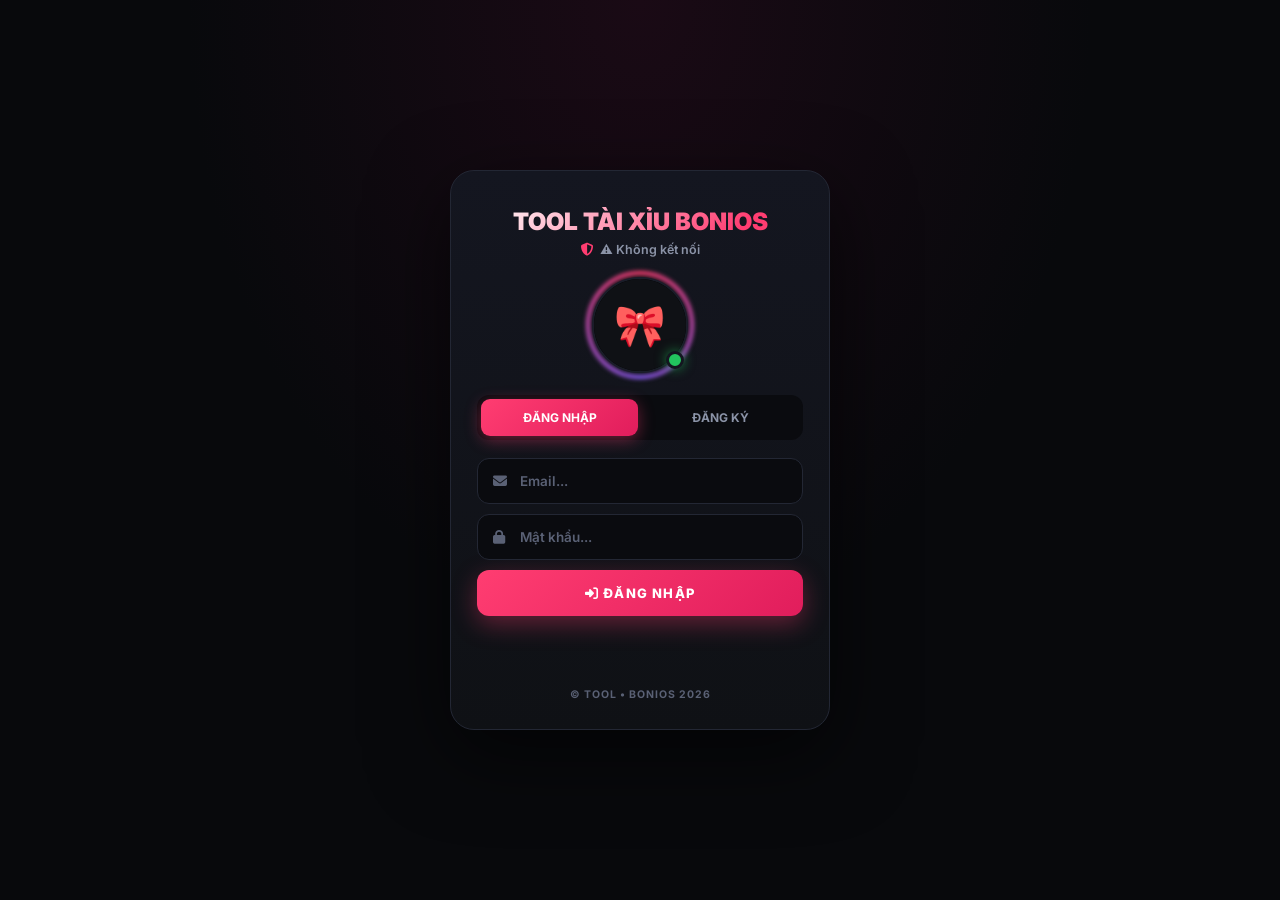
==== commit 9f1029a0: "Update index.html" ====
--- a/index.html
+++ b/index.html
@@ -6,10 +6,241 @@
 <title>TOOL TÀI XỈU MINHIOS</title>
 <link href="https://fonts.googleapis.com/css2?family=Inter:wght@400;500;600;700;800;900&family=JetBrains+Mono:wght@400;500;700&display=swap" rel="stylesheet">
 <link rel="stylesheet" href="https://cdnjs.cloudflare.com/ajax/libs/font-awesome/6.5.0/css/all.min.css">
-<link rel="stylesheet" href="assets/css/style.css">
+<style>
+*{margin:0;padding:0;box-sizing:border-box;-webkit-tap-highlight-color:transparent}
+html,body{height:100%;overflow:hidden;font-family:'Inter',sans-serif;color:#f3f4f6;background:#08090c;font-weight:500}
+button{font-family:inherit;cursor:pointer;border:none;background:none;color:inherit}
+input{font-family:inherit;outline:none}
+:root{--bg:#08090c;--bg2:#0f1115;--card:#141620;--card2:#1a1d29;--line:#232734;--line2:#2e3342;--pink:#ff3d71;--purple:#8b5cf6;--green:#22c55e;--yellow:#fbbf24;--red:#ef4444;--sub:#8b93a7;--muted:#5a6175}
+
+/* ============ LOGIN ============ */
+#login-screen{position:fixed;inset:0;z-index:99999;display:flex;align-items:center;justify-content:center;padding:20px;overflow-y:auto;background:radial-gradient(ellipse at top,#1a0a15 0%,#08090c 50%)}
+.login-box{position:relative;width:100%;max-width:380px;padding:36px 26px 28px;background:linear-gradient(180deg,#141620,#0f1115);border-radius:24px;border:1px solid var(--line);box-shadow:0 24px 80px rgba(0,0,0,.6);text-align:center;margin:auto}
+.login-title{font-size:24px;font-weight:900;background:linear-gradient(135deg,#fff 0%,#ff3d71 80%);-webkit-background-clip:text;background-clip:text;-webkit-text-fill-color:transparent;margin-bottom:6px}
+.login-sub{color:var(--sub);font-size:12.5px;font-weight:600;margin-bottom:20px;display:flex;align-items:center;justify-content:center;gap:6px}
+.login-sub i{color:var(--pink);font-size:13px}
+.login-avatar{position:relative;width:96px;height:96px;margin:0 auto 22px}
+.login-avatar-ring{position:absolute;inset:-6px;border-radius:50%;background:conic-gradient(from 0deg,#ff3d71,#8b5cf6,#ff3d71);animation:spin 4s linear infinite;filter:blur(2px)}
+@keyframes spin{to{transform:rotate(360deg)}}
+.login-avatar-ring::after{content:'';position:absolute;inset:4px;border-radius:50%;background:#0f1115}
+.login-avatar img{position:relative;width:100%;height:100%;border-radius:50%;object-fit:cover;z-index:2;background:#000;border:2px solid #1a1d29}
+.login-online-dot{position:absolute;bottom:4px;right:4px;width:18px;height:18px;background:var(--green);border:3px solid #141620;border-radius:50%;z-index:3;box-shadow:0 0 12px rgba(34,197,94,.6)}
+.auth-tabs{display:flex;gap:4px;margin-bottom:18px;background:#0a0b0f;padding:4px;border-radius:12px}
+.auth-tab{flex:1;padding:11px;border-radius:9px;background:transparent;color:var(--sub);font-size:12px;font-weight:700}
+.auth-tab.active{background:linear-gradient(135deg,#ff3d71,#e11d5c);color:#fff;box-shadow:0 4px 16px rgba(255,61,113,.4)}
+.login-input-group{position:relative;margin-bottom:10px}
+.login-input-group .icon-left{position:absolute;left:16px;top:50%;transform:translateY(-50%);color:var(--muted);font-size:14px;z-index:2}
+.login-input-group:focus-within .icon-left{color:var(--pink)}
+.login-input-group input{width:100%;padding:14px 16px 14px 42px;background:#0a0b0f;border:1.5px solid var(--line);border-radius:12px;color:#f3f4f6;font-size:13.5px;font-weight:600}
+.login-input-group input::placeholder{color:var(--muted)}
+.login-input-group input:focus{border-color:var(--pink)}
+.login-btn{width:100%;padding:15px;border-radius:12px;margin-top:10px;background:linear-gradient(135deg,#ff3d71,#e11d5c);color:#fff;font-size:13px;font-weight:800;letter-spacing:1.2px;text-transform:uppercase;box-shadow:0 8px 24px rgba(255,61,113,.35);display:flex;align-items:center;justify-content:center;gap:8px}
+.login-btn:active{transform:scale(.98)}
+.login-spinner{display:none;width:16px;height:16px;border:2.5px solid rgba(255,255,255,.3);border-top-color:#fff;border-radius:50%;animation:spin .7s linear infinite}
+.login-error{margin-top:12px;min-height:16px;font-size:12px;font-weight:700;color:var(--red)}
+.login-success{margin-top:12px;min-height:16px;font-size:12px;font-weight:700;color:var(--green)}
+.login-footer{margin-top:16px;color:var(--muted);font-size:10.5px;font-weight:700;letter-spacing:1px;text-transform:uppercase}
+
+/* ============ APP ============ */
+#app{position:fixed;inset:0;display:none;flex-direction:column;background:var(--bg)}
+.app-header{display:flex;align-items:center;justify-content:space-between;padding:12px 16px;background:rgba(10,11,15,.95);backdrop-filter:blur(20px);border-bottom:1px solid var(--line);position:sticky;top:0;z-index:20;gap:10px}
+.user-info{display:flex;align-items:center;gap:10px;cursor:pointer;padding:4px 8px 4px 4px;border-radius:99px}
+.user-ava{width:42px;height:42px;border-radius:50%;overflow:hidden;background:linear-gradient(135deg,#ff3d71,#8b5cf6);padding:2px;flex-shrink:0}
+.user-ava img{width:100%;height:100%;border-radius:50%;object-fit:cover;background:#000}
+.user-txt{display:flex;flex-direction:column;gap:1px}
+.user-name{font-size:13.5px;font-weight:800;color:#fff}
+.user-coin{font-size:10.5px;color:var(--yellow);font-weight:700;display:flex;align-items:center;gap:4px}
+.key-countdown{font-size:10px;font-weight:800;display:flex;align-items:center;gap:4px;font-family:'JetBrains Mono',monospace;padding:6px 12px;background:rgba(34,197,94,.12);border-radius:99px;border:1px solid rgba(34,197,94,.3);color:var(--green)}
+.app-content{flex:1;overflow-y:auto;padding-bottom:95px}
+.page{display:none;padding-bottom:20px}
+.page.active{display:block}
+.hero-card{position:relative;margin:16px;background:linear-gradient(135deg,#141620,#0f1115);border-radius:20px;padding:22px;border:1px solid var(--line);overflow:hidden}
+.hero-left-border{position:absolute;left:0;top:20px;bottom:20px;width:3px;background:linear-gradient(180deg,#ff3d71,#8b5cf6);border-radius:0 3px 3px 0}
+.hero-content{padding-left:12px;margin-bottom:16px}
+.hero-title{font-size:26px;font-weight:900;line-height:1;color:#fff}
+.hero-title .pink{background:linear-gradient(135deg,#ff3d71,#ff6b9d);-webkit-background-clip:text;background-clip:text;-webkit-text-fill-color:transparent}
+.hero-sub{color:var(--muted);font-size:10.5px;font-weight:700;letter-spacing:1.2px;margin:6px 0 14px;text-transform:uppercase}
+.hero-code{background:#05060a;border-radius:14px;padding:16px;font-family:'JetBrains Mono',monospace;font-size:11.5px;line-height:1.9;border:1px solid var(--line)}
+.code-line{color:#4a5266}.code-val{color:#ff6b9d}.code-yellow{color:var(--yellow)}.code-green{color:var(--green)}
+.code-status{margin-top:10px;padding-top:10px;border-top:1px dashed var(--line);color:var(--green);font-weight:700;display:flex;align-items:center;gap:6px;font-size:11px}
+.dot-green{width:6px;height:6px;border-radius:50%;background:var(--green);box-shadow:0 0 8px var(--green);display:inline-block;animation:pulseGreen 1.5s infinite}
+@keyframes pulseGreen{0%,100%{opacity:1}50%{opacity:.4}}
+.cat-tabs-wrap{margin:16px}
+.cat-tabs{display:flex;gap:8px;overflow-x:auto;padding-bottom:2px;scrollbar-width:none}
+.cat-tabs::-webkit-scrollbar{display:none}
+.cat-tab{padding:10px 16px;border-radius:11px;border:1px solid var(--line);background:var(--card);color:var(--sub);font-size:11px;font-weight:800;letter-spacing:.6px;white-space:nowrap;text-transform:uppercase}
+.cat-tab.active{background:linear-gradient(135deg,#ff3d71,#e11d5c);color:#fff;border-color:transparent}
+.sec-head{display:flex;align-items:center;gap:10px;margin:22px 16px 14px;font-size:14px;font-weight:900;letter-spacing:1.5px;text-transform:uppercase;color:#fff}
+.sec-head::before{content:'';width:22px;height:3px;background:linear-gradient(90deg,#ff3d71,#8b5cf6);border-radius:2px}
+.sec-title{margin:20px 16px 12px;font-size:13px;font-weight:900;letter-spacing:1.5px;color:#fff;text-transform:uppercase;display:flex;align-items:center;gap:8px}
+.sec-title::before{content:'';width:3px;height:16px;background:linear-gradient(180deg,#ff3d71,#8b5cf6);border-radius:2px}
+.tool-grid{display:grid;grid-template-columns:1fr 1fr;gap:12px;margin:0 16px 20px}
+.tool-item{background:var(--card);border:1px solid var(--line);border-radius:18px;padding:12px;position:relative;cursor:pointer;overflow:hidden;min-width:0}
+.tool-item:active{transform:scale(.97)}
+.tool-item.locked{opacity:.55;filter:grayscale(.5) brightness(.7);border-color:rgba(239,68,68,.4)}
+.tool-item.locked::before{content:'🔒';position:absolute;top:50%;left:50%;transform:translate(-50%,-50%);font-size:42px;z-index:10;opacity:.9;pointer-events:none}
+.tool-item.maintenance{opacity:.55;filter:grayscale(.6) brightness(.7);border-color:rgba(245,158,11,.4)}
+.tool-thumb{width:100%;aspect-ratio:1/1;border-radius:13px;overflow:hidden;background:#05060a;margin-bottom:11px;display:flex;align-items:center;justify-content:center;max-height:170px}
+.tool-thumb img{width:100%;height:100%;object-fit:cover;display:block}
+.tool-name{font-size:11.5px;font-weight:800;text-align:center;color:#fff;text-transform:uppercase;letter-spacing:.4px;line-height:1.35}
+.tool-badge{position:absolute;top:8px;padding:4px 8px;border-radius:6px;font-size:8.5px;font-weight:900;letter-spacing:.6px;text-transform:uppercase;z-index:5}
+.tool-badge.hot{left:8px;background:rgba(255,61,113,.95);color:#fff}
+.tool-badge.new{right:8px;background:rgba(139,92,246,.95);color:#fff}
+.tool-badge.vip{right:8px;background:linear-gradient(135deg,#fbbf24,#f59e0b);color:#000}
+.tool-badge.maintenance{left:8px;background:linear-gradient(135deg,#f59e0b,#d97706);color:#fff}
+.tool-badge.lock{left:8px;bottom:8px;top:auto;background:rgba(239,68,68,.95);color:#fff}
+.tool-badge.md5{left:8px;background:linear-gradient(135deg,#0a84ff,#0057d9);color:#fff}
+.action-card{margin:10px 16px;background:var(--card);border:1px solid var(--line);border-radius:14px;padding:15px;display:flex;align-items:center;gap:13px;cursor:pointer}
+.action-card:active{background:var(--card2)}
+.ac-icon{width:44px;height:44px;border-radius:12px;background:linear-gradient(135deg,#ff3d71,#8b5cf6);color:#fff;display:flex;align-items:center;justify-content:center;font-size:17px;flex-shrink:0}
+.ac-icon.green{background:linear-gradient(135deg,#22c55e,#16a34a)}
+.ac-info{flex:1;min-width:0}
+.ac-name{font-size:13.5px;font-weight:800;color:#fff}
+.ac-desc{font-size:11px;color:var(--sub);margin-top:3px}
+.ac-arrow{color:var(--muted);font-size:12px}
+.dep-hero{padding:24px 18px;background:linear-gradient(135deg,#ff3d71,#8b5cf6);border-radius:0 0 24px 24px}
+.dep-hero h2{font-size:22px;font-weight:900}
+.dep-hero p{font-size:12px;opacity:.9;margin-top:4px;font-weight:600}
+.vip-hero{padding:24px 18px;background:linear-gradient(135deg,#fbbf24,#f59e0b);border-radius:0 0 24px 24px;color:#000}
+.vip-hero h2{font-size:22px;font-weight:900;display:flex;align-items:center;gap:8px}
+.vip-hero p{font-size:12px;margin-top:4px;font-weight:600}
+.balance-box{margin:16px;background:linear-gradient(180deg,var(--card),var(--card2));border:1px solid var(--line);border-radius:18px;padding:24px;text-align:center}
+.bb-label{font-size:10.5px;color:var(--sub);font-weight:800;letter-spacing:1.5px;text-transform:uppercase;margin-bottom:8px}
+.bb-value{font-size:34px;font-weight:900;background:linear-gradient(135deg,#fff,#ff3d71);-webkit-background-clip:text;background-clip:text;-webkit-text-fill-color:transparent}
+.bb-sub{font-size:11px;color:var(--muted);font-weight:600;margin-top:6px}
+.profile-box{margin:16px;background:linear-gradient(180deg,var(--card),var(--card2));border:1px solid var(--line);border-radius:20px;padding:26px;text-align:center}
+.prof-ava-wrap{position:relative;width:90px;height:90px;margin:0 auto 14px}
+.prof-ava-wrap img{width:100%;height:100%;border-radius:50%;object-fit:cover;border:3px solid var(--line);background:#000}
+.prof-name{font-size:18px;font-weight:900;color:#fff}
+.prof-role{font-size:10px;color:var(--sub);font-weight:800;letter-spacing:1.5px;text-transform:uppercase;margin-top:4px}
+.info-card{margin:8px 16px;background:var(--card);border:1px solid var(--line);border-radius:12px;padding:15px 17px;display:flex;justify-content:space-between;align-items:center}
+.info-card span{font-size:10.5px;color:var(--sub);font-weight:800;letter-spacing:1px;text-transform:uppercase}
+.info-card b{font-size:13.5px;font-weight:800;color:#fff}
+.big-btn{margin:10px 16px 0;width:calc(100% - 32px);padding:15px;border-radius:12px;font-size:12.5px;font-weight:900;letter-spacing:1px;text-transform:uppercase;display:flex;align-items:center;justify-content:center;gap:8px;color:#fff}
+.big-btn.blue{background:linear-gradient(135deg,#3b82f6,#2563eb)}
+.big-btn.red{background:linear-gradient(135deg,#ef4444,#dc2626)}
+.bottom-nav{position:fixed;bottom:0;left:0;right:0;background:rgba(8,9,12,.98);backdrop-filter:blur(20px);border-top:1px solid var(--line);display:flex;justify-content:space-around;padding:8px 4px 14px;z-index:100}
+.nav-item{flex:1;display:flex;flex-direction:column;align-items:center;gap:4px;padding:6px 2px;color:var(--muted);font-size:9px;font-weight:800;text-transform:uppercase}
+.nav-item i{font-size:18px}
+.nav-item.active{color:var(--pink)}
+.drawer-mask{position:fixed;inset:0;background:rgba(0,0,0,.9);z-index:100003;display:none}
+.drawer-mask.show{display:block}
+.drawer{position:fixed;top:0;left:0;bottom:0;width:290px;max-width:85vw;background:var(--bg2);z-index:100004;transform:translateX(-100%);transition:transform .3s;display:flex;flex-direction:column;border-right:1px solid var(--line)}
+.drawer.show{transform:translateX(0)}
+.drawer-head{padding:24px 20px;background:linear-gradient(135deg,#ff3d71,#8b5cf6);display:flex;gap:13px;align-items:center}
+.dh-avatar{width:52px;height:52px;border-radius:50%;overflow:hidden;border:3px solid rgba(255,255,255,.9);background:#000;flex-shrink:0}
+.dh-avatar img{width:100%;height:100%;object-fit:cover}
+.dh-info{flex:1;min-width:0}
+.dh-name{font-size:15px;font-weight:900;color:#fff}
+.dh-email{font-size:11px;color:rgba(255,255,255,.85);font-weight:600;margin-top:3px;word-break:break-all}
+.drawer-items{flex:1;overflow-y:auto;padding:10px 0}
+.di{width:100%;padding:15px 22px;text-align:left;font-size:13.5px;font-weight:700;color:#f3f4f6;display:flex;align-items:center;gap:14px;border-bottom:1px solid var(--line);background:none}
+.di:active{background:var(--card)}
+.di i{width:20px;color:var(--pink);font-size:15px}
+.di.danger{color:var(--red)}
+.di.danger i{color:var(--red)}
+.drawer-foot{padding:16px;text-align:center;font-size:10.5px;color:var(--muted);font-weight:700;border-top:1px solid var(--line)}
+
+/* ============ GAME SCREEN ============ */
+#game-screen{position:fixed;inset:0;z-index:100000;display:none;flex-direction:column;background:#000}
+#game-screen.show{display:flex}
+.gs-header{display:flex;align-items:center;justify-content:space-between;padding:12px;background:rgba(8,9,12,.95);border-bottom:1px solid var(--line);gap:10px}
+.gs-close{width:38px;height:38px;border-radius:11px;background:linear-gradient(135deg,#ef4444,#b91c1c);color:#fff;font-size:15px;display:flex;align-items:center;justify-content:center;flex-shrink:0}
+.gs-title{flex:1;display:flex;align-items:center;gap:10px;font-weight:800;font-size:13.5px;overflow:hidden;color:#fff}
+.gs-title img{width:34px;height:34px;border-radius:9px;object-fit:cover;background:var(--card);flex-shrink:0}
+.gs-title span{white-space:nowrap;overflow:hidden;text-overflow:ellipsis}
+.game-frame{flex:1;width:100%;border:none;background:#fff}
+.gs-status{display:flex;align-items:center;gap:6px;font-size:11px;font-weight:800;padding:8px 12px;border-radius:99px;background:rgba(34,197,94,.15);color:var(--green);white-space:nowrap}
+.gs-status .dot{width:8px;height:8px;border-radius:50%;background:var(--green);box-shadow:0 0 10px var(--green)}
+.gs-status.err{background:rgba(239,68,68,.15);color:var(--red)}
+.gs-status.err .dot{background:var(--red);box-shadow:0 0 10px var(--red)}
+.gs-status.wait{background:rgba(245,158,11,.15);color:var(--yellow)}
+.gs-status.wait .dot{background:var(--yellow);box-shadow:0 0 10px var(--yellow)}
+#robot{position:fixed;bottom:30px;left:20px;z-index:100010;cursor:grab;user-select:none;touch-action:none;filter:drop-shadow(0 0 40px rgba(255,150,200,.35))}
+#box{position:relative;width:320px;max-width:70vw;display:inline-block}
+#box img{width:100%;height:auto;display:block;pointer-events:none}
+#box-content{position:absolute;top:0;left:0;width:100%;height:100%;display:flex;flex-direction:column;justify-content:center;align-items:flex-end;padding:6% 14% 8% 18%;text-align:right;color:#fff;font-weight:700;text-shadow:0 2px 24px rgba(0,0,0,.95);pointer-events:none;box-sizing:border-box;overflow:hidden}
+#row1{display:flex;align-items:center;gap:6px;white-space:nowrap;margin-bottom:2px}
+#phien-text{font-size:clamp(20px,2.6vw,30px);color:#fff;letter-spacing:1px;font-weight:700}
+#prediction-text{font-size:clamp(28px,3.6vw,42px);font-weight:900;transition:all .2s ease;text-shadow:0 0 30px rgba(0,0,0,.9)}
+#confidence-text{font-size:clamp(20px,3vw,34px);font-weight:800;color:#ffd700;transition:all .2s ease;text-shadow:0 0 30px rgba(0,0,0,.9)}
+
+/* ============ MD5 PANEL ============ */
+#md5Panel{display:none;flex:1;overflow-y:auto;background:#08090c;padding:20px}
+#md5Panel.show{display:block}
+.md5-wrap{max-width:460px;width:100%;margin:0 auto;padding:20px;background:linear-gradient(180deg,#141620,#0f1115);border-radius:20px;border:1px solid #232734}
+.md5-title{text-align:center;color:#0a84ff;font-size:20px;margin-bottom:6px;font-weight:900}
+.md5-sub{text-align:center;font-size:12px;color:#8b93a7;margin-bottom:16px}
+#md5Input{width:100%;padding:15px;border-radius:12px;border:1.5px solid #232734;background:#0a0b0f;color:#fff;font-size:14px;text-align:center;text-transform:lowercase;letter-spacing:1px;font-family:'JetBrains Mono',monospace;margin-bottom:12px;outline:none}
+#md5Input:focus{border-color:#0a84ff}
+.md5-btn{width:100%;padding:15px;border-radius:12px;background:linear-gradient(135deg,#0a84ff,#0057d9);color:#fff;font-size:14px;font-weight:900;letter-spacing:1px;text-transform:uppercase;border:none;cursor:pointer;display:block}
+.md5-btn:active{transform:scale(.98)}
+#md5Loading{display:none;text-align:center;margin-top:14px;color:#8b93a7;font-size:13px}
+.md5-split{display:flex;gap:10px;margin-top:16px}
+.md5-box{flex:1;padding:14px;border-radius:14px;text-align:center;font-weight:800;font-size:12px}
+.md5-box.tai{background:rgba(10,132,255,.12);color:#0a84ff;border:1px solid rgba(10,132,255,.3)}
+.md5-box.xiu{background:rgba(255,69,58,.12);color:#ff453a;border:1px solid rgba(255,69,58,.3)}
+.md5-box span{font-size:22px;display:block;margin-top:4px}
+.md5-result{margin-top:16px;padding:20px;border-radius:16px;text-align:center;font-size:18px;font-weight:800;color:#fff;line-height:1.4;display:none}
+.md5-result.show{display:block;animation:fadeInMd5 .3s ease}
+.md5-result.tai{background:linear-gradient(180deg,#0a84ff,#0057d9);box-shadow:0 8px 30px rgba(10,132,255,.5)}
+.md5-result.xiu{background:linear-gradient(180deg,#ff453a,#c81e1e);box-shadow:0 8px 30px rgba(255,69,58,.5)}
+@keyframes fadeInMd5{from{opacity:0;transform:scale(.95)}to{opacity:1;transform:scale(1)}}
+.md5-stats{margin-top:14px;padding:14px;border-radius:12px;background:#0a0b0f;font-size:12.5px;color:#8b93a7;text-align:center}
+.md5-stats b{color:#fff}
+.md5-stats .green{color:#22c55e}
+
+/* ============ MODAL ============ */
+.overlay{position:fixed;inset:0;z-index:100005;display:none;align-items:flex-end;justify-content:center;background:rgba(0,0,0,.9);overflow-y:auto;padding:20px 0}
+.overlay.show{display:flex}
+.sheet{width:100%;max-width:520px;max-height:90vh;overflow-y:auto;background:var(--bg2);border-radius:24px 24px 0 0;padding:18px 16px 28px;margin-top:auto;border-top:1px solid var(--line)}
+.sheet-grip{width:40px;height:4px;background:var(--line2);border-radius:99px;margin:0 auto 16px}
+.sheet h3{font-size:16px;font-weight:900;text-align:center;margin-bottom:18px;color:#fff}
+.adm-input{width:100%;padding:14px;border-radius:12px;border:1.5px solid var(--line);background:var(--card);font-size:13px;font-weight:600;margin-bottom:10px;color:#f3f4f6}
+.adm-input:focus{border-color:var(--pink)}
+.adm-btn{padding:14px 16px;border-radius:12px;background:linear-gradient(135deg,#ff3d71,#e11d5c);color:#fff;font-size:13px;font-weight:900;letter-spacing:.8px;text-transform:uppercase;width:100%;margin-top:8px;cursor:pointer}
+.key-input{width:100%;padding:16px;border-radius:12px;border:1.5px solid var(--line);background:var(--card);color:#fff;font-size:15px;font-weight:700;letter-spacing:2px;text-align:center;text-transform:uppercase;margin-bottom:14px;font-family:'JetBrains Mono',monospace}
+.app-footer{margin:36px 16px 20px;text-align:center;font-size:10.5px;color:var(--muted);line-height:1.8;font-weight:600;text-transform:uppercase}
+.footer-link{color:var(--pink);font-weight:900;margin-top:8px;letter-spacing:1px}
+::-webkit-scrollbar{width:5px;height:5px}
+::-webkit-scrollbar-thumb{background:var(--line2);border-radius:3px}
+</style>
 </head>
 <body>
 
+<!-- ============ LOGIN SCREEN ============ -->
+<div id="login-screen">
+  <div class="login-box">
+    <h1 class="login-title">TOOL TÀI XỈU BONIOS</h1>
+    <p class="login-sub"><i class="fa-solid fa-shield-halved"></i> <span id="subText">Đang kiểm tra...</span></p>
+    <div class="login-avatar">
+      <div class="login-avatar-ring"></div>
+      <img id="loginAvatarImg" src="data:image/svg+xml;utf8,<svg xmlns='http://www.w3.org/2000/svg' viewBox='0 0 200 200'><rect fill='%230f1115' width='200' height='200'/><text x='50%25' y='56%25' font-size='90' text-anchor='middle' dominant-baseline='middle'>🎀</text></svg>">
+      <div class="login-online-dot"></div>
+    </div>
+    <div class="auth-tabs">
+      <button class="auth-tab active" id="tabLogin" onclick="switchTab('login')">ĐĂNG NHẬP</button>
+      <button class="auth-tab" id="tabReg" onclick="switchTab('reg')">ĐĂNG KÝ</button>
+    </div>
+    <div id="formLogin">
+      <div class="login-input-group"><i class="fa-solid fa-envelope icon-left"></i><input type="email" id="loginEmail" placeholder="Email..."></div>
+      <div class="login-input-group"><i class="fa-solid fa-lock icon-left"></i><input type="password" id="loginPass" placeholder="Mật khẩu..."></div>
+      <button class="login-btn" id="btnLogin" onclick="doLogin()"><span class="login-spinner" id="loginSpinner"></span><span id="btnLoginText"><i class="fa-solid fa-right-to-bracket"></i> ĐĂNG NHẬP</span></button>
+    </div>
+    <div id="formReg" style="display:none">
+      <div class="login-input-group"><i class="fa-solid fa-user icon-left"></i><input type="text" id="regName" placeholder="Tên hiển thị..."></div>
+      <div class="login-input-group"><i class="fa-solid fa-envelope icon-left"></i><input type="email" id="regEmail" placeholder="Email..."></div>
+      <div class="login-input-group"><i class="fa-solid fa-lock icon-left"></i><input type="password" id="regPass" placeholder="Mật khẩu..."></div>
+      <div class="login-input-group"><i class="fa-solid fa-lock icon-left"></i><input type="password" id="regPass2" placeholder="Nhập lại mật khẩu..."></div>
+      <button class="login-btn" id="btnReg" onclick="doRegister()"><span class="login-spinner" id="regSpinner"></span><span id="btnRegText"><i class="fa-solid fa-user-plus"></i> ĐĂNG KÝ</span></button>
+    </div>
+    <div class="login-error" id="loginError"></div>
+    <div class="login-success" id="successMsg"></div>
+    <p class="login-footer">© TOOL • BONIOS 2026</p>
+  </div>
+</div>
+
+<!-- ============ APP ============ -->
 <div id="app">
   <div class="app-header">
     <div class="user-info" onclick="openDrawer()">
@@ -30,14 +261,14 @@
         <div class="hero-left-border"></div>
         <div class="hero-content">
           <div class="hero-title">API <span class="pink">GAME</span></div>
-          <div class="hero-sub">// THUẬT TOÁN VIP S1VN </div>
+          <div class="hero-sub">// 22 GAME · 36 AI · MD5 TOOL</div>
         </div>
         <div class="hero-code">
-          <div class="code-line">model: <span class="code-val">"bonios"</span>,</div>
+          <div class="code-line">model: <span class="code-val">"minhios-v7"</span>,</div>
           <div class="code-line">algorithms: <span class="code-yellow">36</span>,</div>
           <div class="code-line">games: <span class="code-yellow">22</span>,</div>
           <div class="code-line">status: <span class="code-green">"active"</span></div>
-          <div class="code-status"><span class="dot-green"></span> TOOL S1VN</div>
+          <div class="code-status"><span class="dot-green"></span> AI Engine Ready</div>
         </div>
       </div>
       <div class="cat-tabs-wrap"><div class="cat-tabs" id="catTabs"></div></div>
@@ -48,18 +279,12 @@
       </div>
     </div>
 
-    <div class="page" id="page-tools">
-      <div class="cat-tabs-wrap" style="margin-top:20px"><div class="cat-tabs" id="catTabs2"></div></div>
-      <div id="toolList2"></div>
-    </div>
-
     <div class="page" id="page-deposit">
       <div class="dep-hero"><h2>NẠP TIỀN</h2><p>Quét QR hoặc chuyển khoản</p></div>
       <div class="balance-box"><div class="bb-label">Số dư hiện tại</div><div class="bb-value" id="depBalance">0đ</div><div class="bb-sub" id="depStatus">Chưa có key</div></div>
       <div id="bankInfo"></div>
       <div class="sec-title">THAO TÁC</div>
       <div class="action-card" onclick="openDepositModal()"><div class="ac-icon"><i class="fa-solid fa-paper-plane"></i></div><div class="ac-info"><div class="ac-name">Gửi yêu cầu nạp tiền</div><div class="ac-desc">Admin duyệt trong 24h</div></div><i class="fa-solid fa-chevron-right ac-arrow"></i></div>
-      <div class="action-card" onclick="openHistoryDeposit()"><div class="ac-icon green"><i class="fa-solid fa-clock-rotate-left"></i></div><div class="ac-info"><div class="ac-name">Lịch sử nạp tiền</div><div class="ac-desc">Xem yêu cầu đã gửi</div></div><i class="fa-solid fa-chevron-right ac-arrow"></i></div>
     </div>
 
     <div class="page" id="page-vip">
@@ -92,6 +317,7 @@
   </div>
 </div>
 
+<!-- ============ DRAWER ============ -->
 <div class="drawer-mask" id="drawerMask" onclick="closeDrawer()"></div>
 <div class="drawer" id="drawer">
   <div class="drawer-head">
@@ -100,55 +326,35 @@
   </div>
   <div class="drawer-items">
     <button class="di" onclick="openKeyModal()"><i class="fa-solid fa-key"></i> Nhập Key kích hoạt</button>
-    <button class="di" onclick="openHistoryDeposit()"><i class="fa-solid fa-wallet"></i> Lịch sử nạp tiền</button>
     <button class="di danger" onclick="doLogout()"><i class="fa-solid fa-right-from-bracket"></i> Đăng xuất</button>
   </div>
-  <div class="drawer-foot">© TOOL • BONIOS 2026</div>
+  <div class="drawer-foot">© TOOL • MINHIOS 2026</div>
 </div>
 
+<!-- ============ GAME SCREEN ============ -->
 <div id="game-screen">
   <div class="gs-header">
     <button class="gs-close" onclick="closeGame()"><i class="fa-solid fa-arrow-left"></i></button>
     <div class="gs-title"><img id="gsLogo" src=""><span id="gsName">Tool</span></div>
-    <div class="gs-status" id="gsStatus"><span class="dot"></span> <span id="gsStatusText"></span></div>
+    <div class="gs-status" id="gsStatus"><span class="dot"></span></div>
   </div>
-
   <iframe id="gameFrame" src="about:blank" class="game-frame"></iframe>
 
-  <!-- ============ MD5 PANEL ============ -->
-  <div id="md5Panel" style="display:none;flex:1;overflow-y:auto;background:#08090c;padding:20px">
-    <div style="max-width:460px;width:100%;margin:0 auto;padding:20px;background:linear-gradient(180deg,#141620,#0f1115);border-radius:20px;border:1px solid #232734">
-      <h2 style="text-align:center;color:#0a84ff;font-size:20px;margin-bottom:6px">🎲 DỰ ĐOÁN MD5</h2>
-      <p style="text-align:center;font-size:12px;color:#8b93a7;margin-bottom:16px">Nhập MD5 phiên (32 ký tự hex)</p>
-
+  <div id="md5Panel">
+    <div class="md5-wrap">
+      <div class="md5-title">🎲 DỰ ĐOÁN MD5</div>
+      <div class="md5-sub">Nhập MD5 phiên (32 ký tự hex)</div>
       <input type="text" id="md5Input" placeholder="a1b2c3d4e5f6..." maxlength="32" autocomplete="off"
-             style="width:100%;padding:15px;border-radius:12px;border:1.5px solid #232734;background:#0a0b0f;color:#fff;font-size:14px;text-align:center;text-transform:lowercase;letter-spacing:1px;font-family:'JetBrains Mono',monospace;margin-bottom:12px;outline:none"
              oninput="this.value=this.value.toLowerCase().replace(/[^a-f0-9]/g,'')">
-
-      <button onclick="runMD5Predict()"
-              style="width:100%;padding:15px;border-radius:12px;background:linear-gradient(135deg,#0a84ff,#0057d9);color:#fff;font-size:14px;font-weight:900;letter-spacing:1px;text-transform:uppercase;border:none;cursor:pointer">
-        🎲 PHÂN TÍCH MD5
-      </button>
-
-      <div id="md5Loading" style="display:none;text-align:center;margin-top:14px;color:#8b93a7;font-size:13px">
-        ⏳ Đang phân tích 18 thuật toán...
+      <button class="md5-btn" onclick="runMD5Predict()">🎲 PHÂN TÍCH MD5</button>
+      <div id="md5Loading">⏳ Đang phân tích 18 thuật toán...</div>
+      <div class="md5-split">
+        <div class="md5-box tai">🔵 TÀI<span id="md5TaiPercent">0%</span></div>
+        <div class="md5-box xiu">🔴 XỈU<span id="md5XiuPercent">0%</span></div>
       </div>
-
-      <div style="display:flex;gap:10px;margin-top:16px">
-        <div style="flex:1;padding:14px;border-radius:14px;background:rgba(10,132,255,.12);text-align:center;font-weight:800;color:#0a84ff;border:1px solid rgba(10,132,255,.3);font-size:12px">
-          🔵 TÀI<br><span id="md5TaiPercent" style="font-size:22px">0%</span>
-        </div>
-        <div style="flex:1;padding:14px;border-radius:14px;background:rgba(255,69,58,.12);text-align:center;font-weight:800;color:#ff453a;border:1px solid rgba(255,69,58,.3);font-size:12px">
-          🔴 XỈU<br><span id="md5XiuPercent" style="font-size:22px">0%</span>
-        </div>
-      </div>
-
-      <div id="md5Result" class="md5-result" style="display:none"></div>
-
-      <div style="margin-top:14px;padding:14px;border-radius:12px;background:#0a0b0f;font-size:12.5px;color:#8b93a7;text-align:center">
-        📊 Số lần phân tích: <b id="md5Count" style="color:#fff">0</b>
-        &nbsp;·&nbsp;
-        📈 Tỉ lệ thắng: <b id="md5Winrate" style="color:#22c55e">0%</b>
+      <div id="md5Result" class="md5-result"></div>
+      <div class="md5-stats">
+        📊 Số lần: <b id="md5Count">0</b> · 📈 Tỉ lệ: <b id="md5Winrate" class="green">0%</b>
       </div>
     </div>
   </div>
@@ -164,6 +370,7 @@
   </div>
 </div>
 
+<!-- ============ MODALS ============ -->
 <div class="overlay" id="keyModal" onclick="if(event.target===this)closeModal('keyModal')">
   <div class="sheet" style="max-width:420px"><div class="sheet-grip"></div><h3>NHẬP KEY KÍCH HOẠT</h3>
   <input type="text" id="keyInput" class="key-input" placeholder="XXXX-XXXX-XXXX">
@@ -177,40 +384,568 @@
   <button class="adm-btn" onclick="submitDeposit()">GỬI YÊU CẦU</button></div>
 </div>
 
-<div class="overlay" id="historyModal" onclick="if(event.target===this)closeModal('historyModal')">
-  <div class="sheet" style="max-width:520px"><div class="sheet-grip"></div><h3 id="histTitle">LỊCH SỬ</h3><div id="histContent"></div></div>
-</div>
-
-<style>
-/* MD5 Result */
-.md5-result{
-  margin-top:16px;padding:20px;border-radius:16px;
-  text-align:center;font-size:18px;font-weight:800;
-  color:#fff;line-height:1.4;animation:fadeInMd5 .3s ease;
-}
-.md5-result.tai{
-  background:linear-gradient(180deg,#0a84ff,#0057d9);
-  box-shadow:0 8px 30px rgba(10,132,255,.5);
-}
-.md5-result.xiu{
-  background:linear-gradient(180deg,#ff453a,#c81e1e);
-  box-shadow:0 8px 30px rgba(255,69,58,.5);
-}
-@keyframes fadeInMd5{
-  from{opacity:0;transform:scale(.95)}
-  to{opacity:1;transform:scale(1)}
-}
-#gsStatusText { display: none !important; }
-#gsStatus { padding: 8px 10px; min-width: 0; }
-#gsStatus .dot { width: 9px; height: 9px; box-shadow: 0 0 12px currentColor; }
-</style>
-
-<script src="assets/js/config.js"></script>
-<script src="assets/js/store.js"></script>
+<!-- ============ SCRIPT ============ -->
+<script>
+/* ============ CONFIG ============ */
+var ADMIN_EMAIL = "leminhdz@gmail.com";
+var API_BASE = "https://toolkiemlua2026.site/api";
+var SESS_KEY = "bonsicola_session";
+
+var CONFIG = {
+  bank: {name:"MB Bank",account:"0372834763",owner:"BON SICOLA"},
+  packages: [
+    {id:"p1d",name:"VIP 1 Ngày",price:10000,days:1},
+    {id:"p3d",name:"VIP 3 Ngày",price:30000,days:3},
+    {id:"p7d",name:"VIP 1 Tuần",price:80000,days:7},
+    {id:"p30d",name:"VIP 1 Tháng",price:200000,days:30}
+  ],
+  ports: [
+    {name:"MD5 TOOL",slug:"md5-tool",cat:"md5",kind:"md5",game_url:"",api_url:"",image:"https://files.catbox.moe/ng8pg8.jfif",hot:1,vip:0,enabled:1,maintenance:0,sort:-1},
+    {name:"LC79 Tài Xỉu",slug:"lc79-tx",cat:"taixiu",kind:"view",game_url:"https://lc79.bet",api_url:"https://wtx.tele68.com/v1/tx/sessions",image:"https://files.catbox.moe/ng8pg8.jfif",hot:1,vip:1,enabled:1,maintenance:0,sort:0},
+    {name:"LC79 MD5",slug:"lc79-md5",cat:"taixiu",kind:"view",game_url:"https://lc79.bet",api_url:"https://wtxmd52.tele68.com/v1/txmd5/sessions",image:"https://files.catbox.moe/ng8pg8.jfif",hot:1,vip:1,enabled:1,maintenance:0,sort:1},
+    {name:"BetVip Hũ",slug:"betvip-hu",cat:"taixiu",kind:"view",game_url:"https://play.betvip.hot/",api_url:"https://wtx.macminim6.online/v1/tx/sessions",image:"https://files.catbox.moe/2gu29f.jpg",hot:1,vip:1,enabled:1,maintenance:0,sort:2},
+    {name:"BetVip MD5",slug:"betvip-md5",cat:"taixiu",kind:"view",game_url:"https://play.betvip.hot/",api_url:"https://wtxmd52.macminim6.online/v1/txmd5/sessions",image:"https://files.catbox.moe/2gu29f.jpg",hot:1,vip:1,enabled:1,maintenance:0,sort:3},
+    {name:"Sunwin Tài Xỉu",slug:"sunwin-tx",cat:"taixiu",kind:"view",game_url:"https://web.sunwin.radio/",api_url:"https://cancer-counted-board-dam.trycloudflare.com/api/taixiu/history",image:"https://files.catbox.moe/ny0ayd.jpg",hot:1,vip:1,enabled:1,maintenance:0,sort:4},
+    {name:"Max789 Hũ",slug:"max789-hu",cat:"taixiu",kind:"view",game_url:"https://play.max789.vin/",api_url:"https://taixiu.maksh3979madfw.com/api/luckydice/GetSoiCau",image:"https://files.catbox.moe/lsz8db.jpg",hot:1,vip:1,enabled:1,maintenance:0,sort:6},
+    {name:"Max789 MD5",slug:"max789-md5",cat:"taixiu",kind:"view",game_url:"https://play.max789.vin/",api_url:"https://max789-nqfd.onrender.com/api/taixiumd5/max789",image:"https://files.catbox.moe/lsz8db.jpg",hot:1,vip:1,enabled:1,maintenance:0,sort:7},
+    {name:"Hitclub Tài Xỉu",slug:"hit-tx",cat:"taixiu",kind:"panel",game_url:"",api_url:"https://draw-prisoner-bathroom-anthony.trycloudflare.com/api/hit_tx/history",image:"https://files.catbox.moe/w2lk5r.jpg",hot:1,vip:1,enabled:1,maintenance:0,sort:9},
+    {name:"Hitclub MD5",slug:"hit-md5",cat:"taixiu",kind:"panel",game_url:"",api_url:"https://apihitclubmd5-x6r3.onrender.com/",image:"https://files.catbox.moe/w2lk5r.jpg",hot:1,vip:1,enabled:1,maintenance:0,sort:10},
+    {name:"B52 Tài Xỉu",slug:"b52-tx",cat:"taixiu",kind:"panel",game_url:"",api_url:"https://draw-prisoner-bathroom-anthony.trycloudflare.com/api/b52_tx/history",image:"https://files.catbox.moe/yfwwxu.jpg",hot:1,vip:1,enabled:1,maintenance:0,sort:12},
+    {name:"B52 MD5",slug:"b52-md5",cat:"taixiu",kind:"panel",game_url:"",api_url:"https://b52-qiw2.onrender.com/api/history",image:"https://files.catbox.moe/yfwwxu.jpg",hot:0,vip:1,enabled:1,maintenance:0,sort:13},
+    {name:"Xocdia88 Hũ",slug:"xocdia-hu",cat:"taixiu",kind:"view",game_url:"https://play.xocdia88.news/",api_url:"https://taixiu.system32-cloudfare-356783752985678522.monster/api/luckydice/GetSoiCau",image:"https://files.catbox.moe/7eg34c.jpeg",hot:0,vip:1,enabled:1,maintenance:0,sort:16},
+    {name:"Xocdia88 MD5",slug:"xocdia-md5",cat:"taixiu",kind:"view",game_url:"https://play.xocdia88.news/",api_url:"https://taixiumd5.system32-cloudfare-356783752985678522.monster/api/md5luckydice/GetSoiCau",image:"https://files.catbox.moe/7eg34c.jpeg",hot:0,vip:1,enabled:1,maintenance:0,sort:17},
+    {name:"SumClub TX",slug:"sumclub-tx",cat:"taixiu",kind:"view",game_url:"https://play.sum1.vin/",api_url:"https://apisieunhanh.lovable.app/api/public/bYoIEro5CgRHbfQ0qBgcYJYy1rfUTRafwqcZh0ta/apisumclub",image:"https://files.catbox.moe/lnkimr.jfif",hot:0,vip:1,enabled:1,maintenance:0,sort:18},
+    {name:"SumClub MD5",slug:"sumclub-md5",cat:"taixiu",kind:"view",game_url:"https://play.sum1.vin/",api_url:"https://draw-prisoner-bathroom-anthony.trycloudflare.com/api/sumclub_md5/history",image:"https://files.catbox.moe/lnkimr.jfif",hot:0,vip:1,enabled:1,maintenance:0,sort:19},
+    {name:"Son789 MD5",slug:"son789-md5",cat:"taixiu",kind:"view",game_url:"https://play.son789.site/",api_url:"https://draw-prisoner-bathroom-anthony.trycloudflare.com/api/son789/history",image:"https://files.catbox.moe/977u1z.jfif",hot:0,vip:1,enabled:1,maintenance:0,sort:21},
+    {name:"Sunwin Sicbo",slug:"sunwin-sicbo",cat:"sicbo",kind:"view",game_url:"https://web.sunwin.radio/",api_url:"https://api.wsktnus8.net/v2/history/getLastResult?gameId=ktrng_3979&size=100&tableId=39791215743193&curPage=1",image:"https://files.catbox.moe/61ohn2.jpg",hot:0,vip:1,enabled:1,maintenance:0,sort:5},
+    {name:"789Club Sicbo",slug:"789-sicbo",cat:"sicbo",kind:"view",game_url:"",api_url:"https://api.xeuigogo.info/v2/history/getLastResult?gameId=ktrng_3986&size=100&tableId=39861215743193&curPage=1",image:"https://files.catbox.moe/jx3lid.jpg",hot:0,vip:1,enabled:1,maintenance:0,sort:8},
+    {name:"Hitclub Sicbo",slug:"hit-sicbo",cat:"sicbo",kind:"panel",game_url:"",api_url:"https://api.wsmt8g.cc/v2/history/getLastResult?gameId=ktrng_3932&size=120&tableId=39321215743193&curPage=1",image:"https://files.catbox.moe/w2lk5r.jpg",hot:0,vip:1,enabled:1,maintenance:0,sort:11},
+    {name:"B52 Sicbo",slug:"b52-sicbo",cat:"sicbo",kind:"panel",game_url:"",api_url:"https://api.wsmt8g.cc/v2/history/getLastResult?gameId=ktrng_3996&size=100&tableId=39961215743193&curPage=1",image:"https://files.catbox.moe/yfwwxu.jpg",hot:0,vip:1,enabled:1,maintenance:0,sort:14},
+    {name:"Baccarat AI",slug:"baccarat",cat:"baccarat",kind:"baccarat",game_url:"https://fly88m.cc/",api_url:"https://apisieunhanh.lovable.app/api/public/bYoIEro5CgRHbfQ0qBgcYJYy1rfUTRafwqcZh0ta/apibaccarat",image:"https://files.catbox.moe/5ughb8.png",hot:1,vip:1,enabled:1,maintenance:0,sort:15}
+  ]
+};
+
+/* ============ STATE ============ */
+var _currentCat = 'all';
+var _keyTimer = null;
+var activeTool = null, toolInterval = null, toolRetry = 0;
+var _engine = null, _lastSid = null, _im = false;
+var MD5Stats = {total:0,wins:0};
+
+/* ============ HELPER ============ */
+function $(id){return document.getElementById(id)}
+function fmt(n){var v=Number(n)||0;return v.toLocaleString('vi-VN')+'đ'}
+function esc(s){return String(s==null?'':s).replace(/[&<>"']/g,function(c){return{'&':'&amp;','<':'&lt;','>':'&gt;','"':'&quot;',"'":'&#39;'}[c]})}
+function getSession(){try{var r=localStorage.getItem(SESS_KEY);return r?JSON.parse(r):null}catch(e){return null}}
+function setSession(d){try{localStorage.setItem(SESS_KEY,JSON.stringify(d))}catch(e){}}
+function clearSession(){try{localStorage.removeItem(SESS_KEY)}catch(e){}}
+function isAdmin(u){return u&&(u.email===ADMIN_EMAIL||u.is_admin==1)}
+function isKeyExpired(){var s=getSession();if(!s||!s.user)return true;var u=s.user;if(isAdmin(u))return false;var exp=Number(u.key_expiry)||0;return !exp||exp<=Date.now()}
+function getKeyRemaining(){
+  var s=getSession();if(!s||!s.user)return{ms:0,text:'Chưa kích hoạt',expired:true};
+  var u=s.user;if(isAdmin(u))return{ms:Infinity,text:'ADMIN',expired:false};
+  var exp=Number(u.key_expiry)||0;var ms=exp-Date.now();
+  if(ms<=0)return{ms:0,text:'HẾT HẠN',expired:true};
+  var d=Math.floor(ms/86400000),h=Math.floor((ms%86400000)/3600000),m=Math.floor((ms%3600000)/60000);
+  var t='';if(d>0)t+=d+'n ';if(h>0||d>0)t+=h+'h ';t+=m+'m';
+  return{ms:ms,text:t,expired:false};
+}
+
+function api(action,params){
+  return new Promise(function(resolve){
+    var xhr=new XMLHttpRequest();var done=false;
+    function fin(r){if(done)return;done=true;resolve(r)}
+    try{
+      xhr.open('POST',API_BASE+'/index.php?action='+encodeURIComponent(action),true);
+      xhr.setRequestHeader('Content-Type','application/json');
+      xhr.timeout=15000;
+      xhr.onload=function(){var t=xhr.responseText||'';if(!t)return fin({success:false,error:'Không phản hồi'});try{fin(JSON.parse(t))}catch(e){fin({success:false,error:'Lỗi JSON'})}};
+      xhr.onerror=function(){fin({success:false,error:'Không kết nối'})};
+      xhr.ontimeout=function(){fin({success:false,error:'Timeout'})};
+      xhr.send(JSON.stringify(params||{}));
+    }catch(e){fin({success:false,error:e.message})}
+  });
+}
+
+/* ============ INIT ============ */
+window.addEventListener('DOMContentLoaded',function(){
+  var s=getSession();
+  if(s&&s.user)enterApp();
+  else{var ls=$('login-screen');if(ls)ls.style.display='flex';var app=$('app');if(app)app.style.display='none';}
+});
+
+/* ============ LOGIN ============ */
+function switchTab(t){
+  if($('loginError'))$('loginError').textContent='';
+  if($('successMsg'))$('successMsg').textContent='';
+  var tl=$('tabLogin'),tr=$('tabReg'),fl=$('formLogin'),fr=$('formReg');
+  if(t==='login'){tl.classList.add('active');tr.classList.remove('active');fl.style.display='';fr.style.display='none'}
+  else{tr.classList.add('active');tl.classList.remove('active');fr.style.display='';fl.style.display='none'}
+}
+
+var _busy=false;
+function doLogin(){
+  if(_busy)return;
+  if($('loginError'))$('loginError').textContent='';
+  if($('successMsg'))$('successMsg').textContent='';
+  var email=($('loginEmail').value||'').trim().toLowerCase();
+  var pass=$('loginPass').value||'';
+  if(!email||!pass)return $('loginError').textContent='Nhập đầy đủ!';
+  _busy=true;
+  if($('loginSpinner'))$('loginSpinner').style.display='inline-block';
+  if($('btnLoginText'))$('btnLoginText').innerHTML='ĐANG ĐĂNG NHẬP...';
+  api('login',{email:email,password:pass}).then(function(r){
+    if(r&&r.success&&r.user){
+      if(email===ADMIN_EMAIL)r.user.is_admin=1;
+      setSession({email:email,password:pass,user:r.user});
+      if($('successMsg'))$('successMsg').textContent='ĐĂNG NHẬP OK! Đang vào...';
+      setTimeout(function(){enterApp()},500);
+    } else {
+      if($('loginError'))$('loginError').textContent=(r&&r.error)||'Sai tài khoản!';
+    }
+  }).then(function(){
+    _busy=false;
+    if($('loginSpinner'))$('loginSpinner').style.display='none';
+    if($('btnLoginText'))$('btnLoginText').innerHTML='<i class="fa-solid fa-right-to-bracket"></i> ĐĂNG NHẬP';
+  });
+}
+
+var _rbusy=false;
+function doRegister(){
+  if(_rbusy)return;
+  if($('loginError'))$('loginError').textContent='';
+  var name=($('regName').value||'').trim();
+  var email=($('regEmail').value||'').trim().toLowerCase();
+  var p1=$('regPass').value||'';
+  var p2=$('regPass2').value||'';
+  if(!name||!email||!p1||!p2)return $('loginError').textContent='Nhập đầy đủ!';
+  if(p1.length<6)return $('loginError').textContent='Pass từ 6 ký tự!';
+  if(p1!==p2)return $('loginError').textContent='Pass không khớp!';
+  _rbusy=true;
+  if($('regSpinner'))$('regSpinner').style.display='inline-block';
+  if($('btnRegText'))$('btnRegText').innerHTML='ĐANG XỬ LÝ...';
+  api('register',{name:name,email:email,password:p1}).then(function(r){
+    if(r&&r.success){
+      if($('successMsg'))$('successMsg').textContent='ĐĂNG KÝ OK! Đăng nhập ngay.';
+      switchTab('login');
+      $('loginEmail').value=email;
+    } else {
+      if($('loginError'))$('loginError').textContent=(r&&r.error)||'Lỗi!';
+    }
+  }).then(function(){
+    _rbusy=false;
+    if($('regSpinner'))$('regSpinner').style.display='none';
+    if($('btnRegText'))$('btnRegText').innerHTML='<i class="fa-solid fa-user-plus"></i> ĐĂNG KÝ';
+  });
+}
+
+function doLogout(){
+  if(!confirm('Đăng xuất?'))return;
+  clearSession();
+  location.reload();
+}
+
+/* ============ ENTER APP ============ */
+function enterApp(){
+  var s=getSession();if(!s||!s.user){doLogout();return}
+  var ls=$('login-screen');if(ls)ls.style.display='none';
+  var app=$('app');if(app)app.style.display='flex';
+  var u=s.user;
+  var isAdm=isAdmin(u);
+  var av=u.avatar||'data:image/svg+xml;utf8,<svg xmlns="http://www.w3.org/2000/svg" viewBox="0 0 200 200"><rect fill="%23e0f2fe" width="200" height="200"/><text x="50%25" y="56%25" font-size="90" text-anchor="middle" dominant-baseline="middle">🎀</text></svg>';
+  ['hdrAvatar','profAvatar','drawerAvatar'].forEach(function(id){var el=$(id);if(el)el.src=av});
+  if($('hdrName'))$('hdrName').textContent=u.name||'User';
+  if($('drawerName'))$('drawerName').textContent=u.name||'User';
+  if($('drawerEmail'))$('drawerEmail').textContent=u.email;
+  if($('profName'))$('profName').textContent=u.name||'User';
+  if($('profRole'))$('profRole').textContent=isAdm?'ADMIN':'THÀNH VIÊN';
+  if($('profJoined'))$('profJoined').textContent=u.created_at?new Date(Number(u.created_at)).toLocaleDateString('vi-VN'):'—';
+  if($('profLastLogin'))$('profLastLogin').textContent=u.last_login?new Date(Number(u.last_login)).toLocaleString('vi-VN'):'—';
+  if($('profIP'))$('profIP').textContent=u.ip||'—';
+  buildCats();buildPorts();buildPackages();buildBank();renderAll();startKeyWatcher();
+}
+
+function renderAll(){
+  var s=getSession();if(!s||!s.user)return;
+  var u=s.user;
+  if($('hdrCoin'))$('hdrCoin').textContent=fmt(u.balance||0);
+  if($('profBalance'))$('profBalance').textContent=fmt(u.balance||0);
+  if($('depBalance'))$('depBalance').textContent=fmt(u.balance||0);
+  if($('vipBalance'))$('vipBalance').textContent=fmt(u.balance||0);
+  var r=getKeyRemaining();var isAdm=isAdmin(u);
+  if($('profKeyStatus')){$('profKeyStatus').textContent=isAdm?'VÔ HẠN':r.text;$('profKeyStatus').style.color=r.expired?'#ef4444':(r.ms<86400000?'#fbbf24':'#22c55e')}
+  if($('vipExpiry'))$('vipExpiry').textContent=isAdm?'VÔ HẠN':(r.expired?'Chưa kích hoạt':'Còn: '+r.text);
+  if($('depStatus'))$('depStatus').textContent=isAdm?'ADMIN':(r.expired?'Chưa có key':'VIP còn: '+r.text);
+}
+
+function startKeyWatcher(){
+  if(_keyTimer)clearInterval(_keyTimer);
+  _keyTimer=setInterval(function(){
+    var s=getSession();if(!s)return;
+    var u=s.user;
+    if(isAdmin(u)){if($('keyCountdownBox'))$('keyCountdownBox').style.display='none';return}
+    if($('keyCountdownBox'))$('keyCountdownBox').style.display='flex';
+    var r=getKeyRemaining();
+    if($('keyCountdown')){$('keyCountdown').textContent=r.text;$('keyCountdown').style.color=r.expired?'#ef4444':(r.ms<86400000?'#fbbf24':'#22c55e')}
+    if(r.expired){
+      var scr=$('game-screen');
+      if(scr&&scr.classList.contains('show')){closeGame();setTimeout(function(){alert('KEY HẾT HẠN!');showPage('vip')},200)}
+    }
+  },1000);
+}
+
+function showPage(p){
+  document.querySelectorAll('.page').forEach(function(x){x.classList.remove('active')});
+  var el=$('page-'+p);if(el)el.classList.add('active');
+  document.querySelectorAll('.nav-item').forEach(function(b){b.classList.toggle('active',b.dataset.page===p)});
+  if($('appContent'))$('appContent').scrollTop=0;
+  if(p==='deposit'||p==='vip'||p==='profile')renderAll();
+}
+
+function buildCats(){
+  var tabs=[{key:'all',label:'TẤT CẢ'},{key:'taixiu',label:'TÀI XỈU'},{key:'md5',label:'MD5 TOOL'},{key:'sicbo',label:'SICBO'},{key:'baccarat',label:'BACCARAT'}];
+  var html=tabs.map(function(t){return'<button class="cat-tab '+(t.key===_currentCat?'active':'')+'" data-cat="'+t.key+'" onclick="switchCat(\''+t.key+'\')">'+t.label+'</button>'}).join('');
+  var el=$('catTabs');if(el)el.innerHTML=html;
+}
+
+function switchCat(c){
+  _currentCat=c;
+  document.querySelectorAll('.cat-tab').forEach(function(x){x.classList.toggle('active',x.dataset.cat===c)});
+  buildPorts();
+}
+
+function buildPorts(){
+  var list=CONFIG.ports.filter(function(p){return p.enabled});
+  if(_currentCat!=='all')list=list.filter(function(p){return p.cat===_currentCat});
+  list.sort(function(a,b){return(a.sort||0)-(b.sort||0)});
+  var html='';
+  if(!list.length)html='<p style="text-align:center;color:#94a3b8;padding:40px 20px">Không có tool</p>';
+  else{
+    var grp={};
+    list.forEach(function(t){var c=t.cat||'other';if(!grp[c])grp[c]=[];grp[c].push(t)});
+    var names={taixiu:'TOOL TÀI XỈU',md5:'TOOL MD5',sicbo:'TOOL SICBO',baccarat:'TOOL BACCARAT',other:'TOOL KHÁC'};
+    Object.keys(grp).forEach(function(c){
+      html+='<div class="sec-head">'+(names[c]||c)+'</div><div class="tool-grid">';
+      grp[c].forEach(function(t){html+=renderTool(t)});
+      html+='</div>';
+    });
+  }
+  var el=$('toolList');if(el)el.innerHTML=html;
+}
+
+function renderTool(t){
+  var badges='';
+  var isMT=t.maintenance==1;
+  var isExp=isKeyExpired();
+  var isMD5=(t.kind==='md5'||t.cat==='md5');
+  if(isMD5)badges+='<span class="tool-badge md5">MD5</span>';
+  else if(isMT)badges+='<span class="tool-badge maintenance">BẢO TRÌ</span>';
+  else if(t.hot==1)badges+='<span class="tool-badge hot">HOT</span>';
+  if(!isMD5){
+    if(t.vip==1&&!isMT)badges+='<span class="tool-badge vip">VIP</span>';
+    if(t.vip==1&&isExp&&!isMT)badges+='<span class="tool-badge lock">🔒 KHÓA</span>';
+  }
+  var thumb=t.image?'<img src="'+t.image+'" alt="">':'<i class="fa-solid fa-cube" style="color:#ff3d71;font-size:40px"></i>';
+  var cls='tool-item';
+  if(isMT)cls+=' maintenance';
+  else if(t.vip==1&&isExp&&!isMD5)cls+=' locked';
+  return'<div class="'+cls+'" onclick="openTool(\''+t.slug+'\')">'+badges+'<div class="tool-thumb">'+thumb+'</div><div class="tool-name">'+esc(t.name)+'</div></div>';
+}
+
+function buildPackages(){
+  var el=$('pkgList');if(!el)return;
+  el.innerHTML=CONFIG.packages.map(function(p){
+    return'<div class="action-card" onclick="buyPackage(\''+p.id+'\')"><div class="ac-icon" style="background:linear-gradient(135deg,#fbbf24,#f59e0b)"><i class="fa-solid fa-crown"></i></div><div class="ac-info"><div class="ac-name">'+esc(p.name)+'</div><div class="ac-desc">'+p.days+' ngày • <b>'+fmt(p.price)+'</b></div></div><i class="fa-solid fa-chevron-right ac-arrow"></i></div>';
+  }).join('');
+}
+
+function buildBank(){
+  var el=$('bankInfo');if(!el)return;
+  var b=CONFIG.bank;
+  el.innerHTML='<div class="sec-title">THÔNG TIN CHUYỂN KHOẢN</div><div class="action-card" style="cursor:default"><div class="ac-icon"><i class="fa-solid fa-building-columns"></i></div><div class="ac-info"><div class="ac-name">'+esc(b.name)+'</div><div class="ac-desc">STK: <b>'+esc(b.account)+'</b> — '+esc(b.owner)+'</div></div></div>';
+}
+
+function buyPackage(id){
+  var pkg=CONFIG.packages.filter(function(x){return x.id===id})[0];
+  if(!pkg)return;
+  var s=getSession();if(!s)return;
+  if((s.user.balance||0)<pkg.price){if(confirm('SỐ DƯ KHÔNG ĐỦ!\nCần: '+fmt(pkg.price)+'\nNạp tiền?'))showPage('deposit');return}
+  if(!confirm('Mua '+pkg.name+' giá '+fmt(pkg.price)+'?'))return;
+  api('buy_package',{email:s.email,password:s.password,days:pkg.days,price:pkg.price}).then(function(r){
+    if(r&&r.success){alert('MUA OK!');location.reload()}else alert((r&&r.error)||'Lỗi!');
+  });
+}
+
+/* ============ TOOL ============ */
+function openTool(slug){
+  var tool=CONFIG.ports.filter(function(x){return x.slug===slug})[0];
+  if(!tool)return alert('Tool không tồn tại!');
+  if(!tool.enabled)return alert('Tool đã tắt!');
+  if(tool.maintenance)return alert('⚠️ TOOL ĐANG BẢO TRÌ!');
+  var s=getSession();if(!s)return alert('Đăng nhập!');
+  var u=s.user;var isAdm=isAdmin(u);
+  if(!isAdm&&isKeyExpired()){
+    if(confirm('🔒 KEY ĐÃ HẾT HẠN!\n\nMua key để dùng tool?'))showPage('vip');
+    return;
+  }
+  activeTool=tool;_lastSid=null;_im=false;toolRetry=0;
+  if($('gsName'))$('gsName').textContent=tool.name;
+  if($('gsLogo'))$('gsLogo').src=tool.image||'';
+  setStatus('wait');
+
+  /* TOOL MD5 */
+  if(tool.kind==='md5'||tool.cat==='md5'){
+    if($('gameFrame'))$('gameFrame').style.display='none';
+    if($('md5Panel'))$('md5Panel').classList.add('show');
+    resetMD5UI();
+    if($('game-screen'))$('game-screen').classList.add('show');
+    setStatus('ok');
+    return;
+  } else {
+    if($('md5Panel'))$('md5Panel').classList.remove('show');
+    if($('gameFrame'))$('gameFrame').style.display='block';
+  }
+
+  if(typeof TEEngine!=='undefined'&&TEEngine.Yq)_engine=new TEEngine.Yq();
+
+  var frame=$('gameFrame');
+  if(frame){
+    if(tool.kind==='panel'||!tool.game_url){frame.src='about:blank';frame.style.display='none'}
+    else{frame.style.display='block';frame.src=tool.game_url}
+  }
+  if($('game-screen'))$('game-screen').classList.add('show');
+  if(toolInterval){clearInterval(toolInterval);toolInterval=null}
+  resetRobot();
+  if(tool.api_url){tickApi();toolInterval=setInterval(tickApi,4000)}
+  else setStatus('ok');
+}
+
+function closeGame(){
+  if($('game-screen'))$('game-screen').classList.remove('show');
+  if($('gameFrame')){$('gameFrame').src='about:blank';$('gameFrame').style.display='block'}
+  if($('md5Panel'))$('md5Panel').classList.remove('show');
+  if(toolInterval){clearInterval(toolInterval);toolInterval=null}
+  activeTool=null;
+}
+
+function setStatus(state){
+  var el=$('gsStatus');if(!el)return;
+  el.classList.remove('err','wait');
+  if(state==='err')el.classList.add('err');
+  else if(state==='wait')el.classList.add('wait');
+}
+
+function updateRobot(sid,pred,conf){
+  var pEl=$('phien-text'),predEl=$('prediction-text'),confEl=$('confidence-text');
+  if(pEl)pEl.textContent='#'+(sid!=null&&sid>0?sid:'0')+':';
+  if(predEl){
+    if(pred==='TAI'){predEl.textContent='TÀI';predEl.style.color='#ff3d71'}
+    else if(pred==='XIU'){predEl.textContent='XỈU';predEl.style.color='#8b5cf6'}
+    else{predEl.textContent='--';predEl.style.color='#fff'}
+  }
+  if(confEl){confEl.textContent='Tỉ lệ: '+(conf!=null?conf:'--')+'%';
+    if(conf>=80)confEl.style.color='#22c55e';else if(conf>=60)confEl.style.color='#fbbf24';else confEl.style.color='#ffd700';
+  }
+}
+function resetRobot(){updateRobot(null,null,null)}
+
+function extractList(data){
+  if(!data)return null;
+  if(Array.isArray(data))return data;
+  var keys=['list','sessions','history','items','soicau','results','result','data','records','rows'];
+  for(var i=0;i<keys.length;i++){var v=data[keys[i]];if(Array.isArray(v)&&v.length)return v}
+  if(data.data&&typeof data.data==='object'){for(var k in data.data){if(Array.isArray(data.data[k])&&data.data[k].length)return data.data[k]}}
+  return null;
+}
+
+function normalizeItem(it,idx){
+  if(!it||typeof it!=='object')return null;
+  var id=Number(it.id||it.sid||it.session||it.issue||it.ky||it.period||0);
+  var result=it.resultTruyenThong||it.result||it.ketQua||it.outcome||it.value||it.kq;
+  if(typeof result==='string'){
+    var up=result.toUpperCase();
+    if(up==='TAI'||up==='TÀI'||up==='T')result='TAI';
+    else if(up==='XIU'||up==='XỈU'||up==='X')result='XIU';
+    else result=null;
+  } else if(result===1||result==='1')result='TAI';
+  else if(result===0||result==='0')result='XIU';
+  else result=null;
+  if(!result)return null;
+  if(!id||id<=0)id=idx+1;
+  return{id:id,result:result,raw:it};
+}
+
+function tickApi(){
+  if(!activeTool||!activeTool.api_url)return;
+  var ctrl=new AbortController();
+  var timer=setTimeout(function(){ctrl.abort()},9000);
+  fetch(activeTool.api_url,{cache:'no-store',signal:ctrl.signal})
+    .then(function(r){clearTimeout(timer);if(!r.ok)throw new Error('HTTP '+r.status);return r.json()})
+    .then(function(data){
+      toolRetry=0;
+      var list=extractList(data);
+      if(!Array.isArray(list)||!list.length)throw new Error('Không có dữ liệu');
+      var norm=[];
+      for(var i=0;i<list.length;i++){var n=normalizeItem(list[i],i);if(n)norm.push(n)}
+      if(!norm.length)throw new Error('Không có kết quả');
+      norm.sort(function(a,b){return a.id-b.id});
+      var nid=norm[norm.length-1].id;
+      setStatus('ok');
+      var displaySid=nid+1;
+      if(_lastSid!==null&&nid!==_lastSid){
+        _im=true;updateRobot(displaySid,null,null);
+        setTimeout(function(){_im=false;analyze(norm,displaySid)},5000);
+        _lastSid=nid;return;
+      }
+      _lastSid=nid;
+      if(!_im)analyze(norm,displaySid);
+    })
+    .catch(function(e){
+      clearTimeout(timer);toolRetry++;
+      if(toolRetry<=2){setStatus('wait');setTimeout(tickApi,1500)}
+      else setStatus('err');
+    });
+}
+
+function analyze(asc,displaySid){
+  try{
+    var hist=asc.map(function(x){return x.raw});
+    if(_engine&&_engine.load)_engine.load(hist);
+    if(typeof TEEngine==='undefined')return;
+    var qs=TEEngine.predict(_engine);
+    if(qs&&qs.g)updateRobot(displaySid,qs.g,qs.conf);
+    else updateRobot(displaySid,null,null);
+    setStatus('ok');
+  }catch(e){console.error(e)}
+}
+
+/* ============ MD5 ALGORITHMS ============ */
+function md5ToHex(md5){var a=[],i;for(i=0;i<md5.length;i++)a.push(parseInt(md5[i],16));return a}
+function _a1(h){var s=0,i;for(i=0;i<h.length;i++)s+=h[i];return{s:(s*7)%100,w:1.0}}
+function _a2(h){var s=0,i;for(i=0;i<16;i++)s+=h[i];return{s:(s*11)%100,w:1.2}}
+function _a3(h){var s=0,i;for(i=16;i<32;i++)s+=h[i];return{s:(s*13)%100,w:1.2}}
+function _a4(h){var s=0,i;for(i=0;i<h.length;i++)s+=h[i];return{s:(s/32*25)%100,w:0.9}}
+function _a5(h){var x=0,i;for(i=0;i<h.length;i++)x^=h[i];return{s:(x*17)%100,w:1.3}}
+function _a6(m){var c=(m.match(/[a-f]/g)||[]).length;return{s:c*3.125,w:1.1}}
+function _a7(m){var c=(m.match(/[0-9]/g)||[]).length;return{s:c*3.125,w:1.1}}
+function _a8(h){var s=0,b,i,bs;for(b=0;b<4;b++){bs=0;for(i=0;i<8;i++)bs+=h[b*8+i];s+=(bs*(b+1))%25}return{s:s%100,w:1.4}}
+function _a9(h){var s=0,i;for(i=0;i<32;i+=2)s+=h[i]*(i+1);return{s:s%100,w:1.2}}
+function _a10(h){var s=0,i;for(i=1;i<32;i+=2)s+=h[i]*(i+1);return{s:s%100,w:1.2}}
+function _a11(h){var f=[0,0,0,0,0,0,0,0,0,0,0,0,0,0,0,0],i;for(i=0;i<h.length;i++)f[h[i]]++;var w=0;for(i=0;i<16;i++)w+=f[i]*(i+1);return{s:(w*3)%100,w:1.3}}
+function _a12(h){var s=0,i,seen={};for(i=0;i<32;i++)if(!seen[h[i]]){seen[h[i]]=1;s+=(i+1)*h[i]}return{s:s%100,w:1.0}}
+function _a13(h){var s=0,i;for(i=0;i<32;i++)s+=h[i]*h[i];return{s:s%100,w:1.1}}
+function _a14(h){var p=1,i;for(i=0;i<h.length;i++)p=(p*(h[i]+1))%9973;return{s:p%100,w:1.2}}
+function _a15(h){var s=0,i;for(i=0;i<16;i++)s+=Math.abs(h[i]-h[31-i]);return{s:s*2%100,w:1.2}}
+function _a16(h){var s=0,i;for(i=0;i<32;i+=2)s+=(h[i]*16+h[i+1])%67;return{s:s%100,w:1.3}}
+function _a17(h){var p=[2,3,5,7,11,13],c=0,i,j;for(i=0;i<h.length;i++)for(j=0;j<p.length;j++)if(h[i]===p[j]){c++;break}return{s:c*3.125,w:1.0}}
+function _a18(h){var r=0,b,i,bv;for(b=0;b<8;b++){bv=0;for(i=0;i<4;i++)bv=bv*16+h[b*4+i];r=(r*31+bv)%9973}return{s:r%100,w:1.4}}
+
+function predictMD5(md5){
+  md5=String(md5||'').trim().toLowerCase();
+  if(!/^[a-f0-9]{32}$/.test(md5))return{error:'MD5 phải 32 ký tự hex'};
+  var h=md5ToHex(md5);
+  var algos=[_a1(h),_a2(h),_a3(h),_a4(h),_a5(h),_a6(md5),_a7(md5),_a8(h),_a9(h),_a10(h),_a11(h),_a12(h),_a13(h),_a14(h),_a15(h),_a16(h),_a17(h),_a18(h)];
+  var tS=0,xS=0,i,a,n;
+  for(i=0;i<algos.length;i++){a=algos[i];n=a.s/100;tS+=n*a.w;xS+=(1-n)*a.w}
+  var pT=tS/(tS+xS);var pX=1-pT;
+  var ketQua=pT>pX?'TÀI':'XỈU';
+  var winP=Math.max(pT,pX);
+  var tinCay=Math.round(50+(winP-0.5)*96);
+  if(tinCay>98)tinCay=98;if(tinCay<50)tinCay=50;
+  var taiPercent=Math.round(pT*100);
+  var xiuPercent=100-taiPercent;
+  MD5Stats.total++;if(tinCay>=65)MD5Stats.wins++;
+  return{ketQua:ketQua,tinCay:tinCay,taiPercent:taiPercent,xiuPercent:xiuPercent,total:MD5Stats.total,winrate:MD5Stats.total?Math.round(MD5Stats.wins/MD5Stats.total*100):0};
+}
+
+function resetMD5UI(){
+  if($('md5Input'))$('md5Input').value='';
+  if($('md5Result')){$('md5Result').className='md5-result';$('md5Result').innerHTML=''}
+  if($('md5Loading'))$('md5Loading').style.display='none';
+  if($('md5TaiPercent'))$('md5TaiPercent').textContent='0%';
+  if($('md5XiuPercent'))$('md5XiuPercent').textContent='0%';
+}
+
+function runMD5Predict(){
+  var inp=$('md5Input'),loading=$('md5Loading'),result=$('md5Result');
+  if(!inp||!result)return;
+  var md5=(inp.value||'').trim().toLowerCase();
+  if(md5.length!==32)return alert('MD5 phải đủ 32 ký tự!');
+  if(!/^[a-f0-9]{32}$/.test(md5))return alert('MD5 chỉ chứa 0-9 và a-f!');
+  if(loading)loading.style.display='block';
+  result.className='md5-result';
+  setTimeout(function(){
+    if(loading)loading.style.display='none';
+    var r=predictMD5(md5);
+    if(r.error)return alert(r.error);
+    if($('md5TaiPercent'))$('md5TaiPercent').textContent=r.taiPercent+'%';
+    if($('md5XiuPercent'))$('md5XiuPercent').textContent=r.xiuPercent+'%';
+    result.className='md5-result show '+(r.ketQua==='TÀI'?'tai':'xiu');
+    result.innerHTML='🎯 KẾT QUẢ<br><span style="font-size:44px">'+r.ketQua+'</span><br>📊 Độ tin cậy: '+r.tinCay+'%';
+    if($('md5Count'))$('md5Count').textContent=r.total;
+    if($('md5Winrate'))$('md5Winrate').textContent=r.winrate+'%';
+    updateRobot(null,r.ketQua==='TÀI'?'TAI':'XIU',r.tinCay);
+  },900);
+}
+
+/* ============ MODAL ============ */
+function openModal(id){var el=$(id);if(el)el.classList.add('show')}
+function closeModal(id){var el=$(id);if(el)el.classList.remove('show')}
+function openKeyModal(){if($('keyInput'))$('keyInput').value='';openModal('keyModal')}
+function openDepositModal(){if($('depAmount'))$('depAmount').value='';if($('depNote'))$('depNote').value='';openModal('depositModal')}
+function openDrawer(){if($('drawer'))$('drawer').classList.add('show');if($('drawerMask'))$('drawerMask').classList.add('show')}
+function closeDrawer(){if($('drawer'))$('drawer').classList.remove('show');if($('drawerMask'))$('drawerMask').classList.remove('show')}
+
+function activateKey(){
+  var key=($('keyInput').value||'').trim().toUpperCase();
+  if(!key)return alert('Nhập key!');
+  var s=getSession();if(!s)return;
+  api('key_activate',{email:s.email,password:s.password,code:key}).then(function(r){
+    if(r&&r.success){alert('KÍCH HOẠT OK! +'+r.days+' ngày');closeModal('keyModal');
+      api('get_user',{email:s.email,password:s.password}).then(function(res){if(res&&res.success){s.user=res.user;setSession(s);renderAll()}});
+    } else alert((r&&r.error)||'Lỗi!');
+  });
+}
+
+function submitDeposit(){
+  var amt=Number($('depAmount').value)||0;
+  var note=($('depNote').value||'').trim();
+  if(amt<10000)return alert('Tối thiểu 10,000đ');
+  var s=getSession();if(!s)return;
+  api('deposit_create',{email:s.email,password:s.password,amount:amt,note:note}).then(function(r){
+    if(r&&r.success){alert('Đã gửi yêu cầu nạp!');closeModal('depositModal')}
+    else alert((r&&r.error)||'Lỗi!');
+  });
+}
+
+/* ============ TEST API ============ */
+api('ping',{}).then(function(r){
+  var t=$('subText');
+  if(t){if(r&&r.success)t.textContent='API OK · Sẵn sàng';else t.textContent='⚠️ '+(r&&r.error||'Lỗi API')}
+});
+
+/* ============ GLOBAL ============ */
+window.switchTab=switchTab;
+window.doLogin=doLogin;
+window.doRegister=doRegister;
+window.doLogout=doLogout;
+window.enterApp=enterApp;
+window.showPage=showPage;
+window.switchCat=switchCat;
+window.openTool=openTool;
+window.closeGame=closeGame;
+window.openKeyModal=openKeyModal;
+window.openDepositModal=openDepositModal;
+window.openDrawer=openDrawer;
+window.closeDrawer=closeDrawer;
+window.activateKey=activateKey;
+window.submitDeposit=submitDeposit;
+window.buyPackage=buyPackage;
+window.runMD5Predict=runMD5Predict;
+window.closeModal=closeModal;
+</script>
+
+<!-- Load engine.js cho thuật toán 36 (nếu có) -->
 <script src="assets/js/engine.js"></script>
-<script src="assets/js/md5.js"></script>
-<script src="assets/js/auth.js"></script>
-<script src="assets/js/tools.js"></script>
-<script src="assets/js/app.js"></script>
 </body>
 </html>
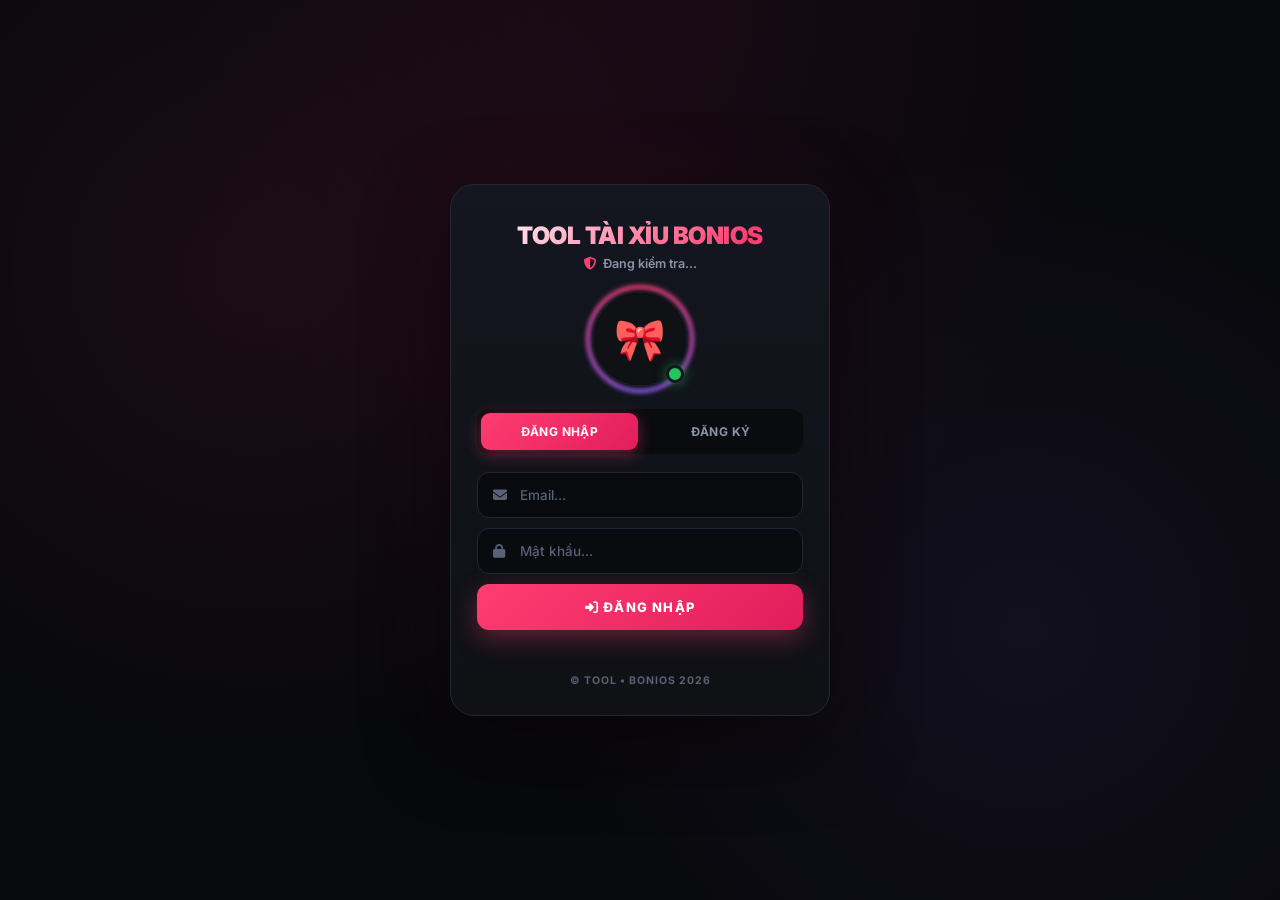
==== commit 5aa2f44b: "Update index.html" ====
--- a/index.html
+++ b/index.html
@@ -6,209 +6,10 @@
 <title>TOOL TÀI XỈU MINHIOS</title>
 <link href="https://fonts.googleapis.com/css2?family=Inter:wght@400;500;600;700;800;900&family=JetBrains+Mono:wght@400;500;700&display=swap" rel="stylesheet">
 <link rel="stylesheet" href="https://cdnjs.cloudflare.com/ajax/libs/font-awesome/6.5.0/css/all.min.css">
-<style>
-*{margin:0;padding:0;box-sizing:border-box;-webkit-tap-highlight-color:transparent}
-html,body{height:100%;overflow:hidden;font-family:'Inter',sans-serif;color:#f3f4f6;background:#08090c;font-weight:500}
-button{font-family:inherit;cursor:pointer;border:none;background:none;color:inherit}
-input{font-family:inherit;outline:none}
-:root{--bg:#08090c;--bg2:#0f1115;--card:#141620;--card2:#1a1d29;--line:#232734;--line2:#2e3342;--pink:#ff3d71;--purple:#8b5cf6;--green:#22c55e;--yellow:#fbbf24;--red:#ef4444;--sub:#8b93a7;--muted:#5a6175}
-
-/* ============ LOGIN ============ */
-#login-screen{position:fixed;inset:0;z-index:99999;display:flex;align-items:center;justify-content:center;padding:20px;overflow-y:auto;background:radial-gradient(ellipse at top,#1a0a15 0%,#08090c 50%)}
-.login-box{position:relative;width:100%;max-width:380px;padding:36px 26px 28px;background:linear-gradient(180deg,#141620,#0f1115);border-radius:24px;border:1px solid var(--line);box-shadow:0 24px 80px rgba(0,0,0,.6);text-align:center;margin:auto}
-.login-title{font-size:24px;font-weight:900;background:linear-gradient(135deg,#fff 0%,#ff3d71 80%);-webkit-background-clip:text;background-clip:text;-webkit-text-fill-color:transparent;margin-bottom:6px}
-.login-sub{color:var(--sub);font-size:12.5px;font-weight:600;margin-bottom:20px;display:flex;align-items:center;justify-content:center;gap:6px}
-.login-sub i{color:var(--pink);font-size:13px}
-.login-avatar{position:relative;width:96px;height:96px;margin:0 auto 22px}
-.login-avatar-ring{position:absolute;inset:-6px;border-radius:50%;background:conic-gradient(from 0deg,#ff3d71,#8b5cf6,#ff3d71);animation:spin 4s linear infinite;filter:blur(2px)}
-@keyframes spin{to{transform:rotate(360deg)}}
-.login-avatar-ring::after{content:'';position:absolute;inset:4px;border-radius:50%;background:#0f1115}
-.login-avatar img{position:relative;width:100%;height:100%;border-radius:50%;object-fit:cover;z-index:2;background:#000;border:2px solid #1a1d29}
-.login-online-dot{position:absolute;bottom:4px;right:4px;width:18px;height:18px;background:var(--green);border:3px solid #141620;border-radius:50%;z-index:3;box-shadow:0 0 12px rgba(34,197,94,.6)}
-.auth-tabs{display:flex;gap:4px;margin-bottom:18px;background:#0a0b0f;padding:4px;border-radius:12px}
-.auth-tab{flex:1;padding:11px;border-radius:9px;background:transparent;color:var(--sub);font-size:12px;font-weight:700}
-.auth-tab.active{background:linear-gradient(135deg,#ff3d71,#e11d5c);color:#fff;box-shadow:0 4px 16px rgba(255,61,113,.4)}
-.login-input-group{position:relative;margin-bottom:10px}
-.login-input-group .icon-left{position:absolute;left:16px;top:50%;transform:translateY(-50%);color:var(--muted);font-size:14px;z-index:2}
-.login-input-group:focus-within .icon-left{color:var(--pink)}
-.login-input-group input{width:100%;padding:14px 16px 14px 42px;background:#0a0b0f;border:1.5px solid var(--line);border-radius:12px;color:#f3f4f6;font-size:13.5px;font-weight:600}
-.login-input-group input::placeholder{color:var(--muted)}
-.login-input-group input:focus{border-color:var(--pink)}
-.login-btn{width:100%;padding:15px;border-radius:12px;margin-top:10px;background:linear-gradient(135deg,#ff3d71,#e11d5c);color:#fff;font-size:13px;font-weight:800;letter-spacing:1.2px;text-transform:uppercase;box-shadow:0 8px 24px rgba(255,61,113,.35);display:flex;align-items:center;justify-content:center;gap:8px}
-.login-btn:active{transform:scale(.98)}
-.login-spinner{display:none;width:16px;height:16px;border:2.5px solid rgba(255,255,255,.3);border-top-color:#fff;border-radius:50%;animation:spin .7s linear infinite}
-.login-error{margin-top:12px;min-height:16px;font-size:12px;font-weight:700;color:var(--red)}
-.login-success{margin-top:12px;min-height:16px;font-size:12px;font-weight:700;color:var(--green)}
-.login-footer{margin-top:16px;color:var(--muted);font-size:10.5px;font-weight:700;letter-spacing:1px;text-transform:uppercase}
-
-/* ============ APP ============ */
-#app{position:fixed;inset:0;display:none;flex-direction:column;background:var(--bg)}
-.app-header{display:flex;align-items:center;justify-content:space-between;padding:12px 16px;background:rgba(10,11,15,.95);backdrop-filter:blur(20px);border-bottom:1px solid var(--line);position:sticky;top:0;z-index:20;gap:10px}
-.user-info{display:flex;align-items:center;gap:10px;cursor:pointer;padding:4px 8px 4px 4px;border-radius:99px}
-.user-ava{width:42px;height:42px;border-radius:50%;overflow:hidden;background:linear-gradient(135deg,#ff3d71,#8b5cf6);padding:2px;flex-shrink:0}
-.user-ava img{width:100%;height:100%;border-radius:50%;object-fit:cover;background:#000}
-.user-txt{display:flex;flex-direction:column;gap:1px}
-.user-name{font-size:13.5px;font-weight:800;color:#fff}
-.user-coin{font-size:10.5px;color:var(--yellow);font-weight:700;display:flex;align-items:center;gap:4px}
-.key-countdown{font-size:10px;font-weight:800;display:flex;align-items:center;gap:4px;font-family:'JetBrains Mono',monospace;padding:6px 12px;background:rgba(34,197,94,.12);border-radius:99px;border:1px solid rgba(34,197,94,.3);color:var(--green)}
-.app-content{flex:1;overflow-y:auto;padding-bottom:95px}
-.page{display:none;padding-bottom:20px}
-.page.active{display:block}
-.hero-card{position:relative;margin:16px;background:linear-gradient(135deg,#141620,#0f1115);border-radius:20px;padding:22px;border:1px solid var(--line);overflow:hidden}
-.hero-left-border{position:absolute;left:0;top:20px;bottom:20px;width:3px;background:linear-gradient(180deg,#ff3d71,#8b5cf6);border-radius:0 3px 3px 0}
-.hero-content{padding-left:12px;margin-bottom:16px}
-.hero-title{font-size:26px;font-weight:900;line-height:1;color:#fff}
-.hero-title .pink{background:linear-gradient(135deg,#ff3d71,#ff6b9d);-webkit-background-clip:text;background-clip:text;-webkit-text-fill-color:transparent}
-.hero-sub{color:var(--muted);font-size:10.5px;font-weight:700;letter-spacing:1.2px;margin:6px 0 14px;text-transform:uppercase}
-.hero-code{background:#05060a;border-radius:14px;padding:16px;font-family:'JetBrains Mono',monospace;font-size:11.5px;line-height:1.9;border:1px solid var(--line)}
-.code-line{color:#4a5266}.code-val{color:#ff6b9d}.code-yellow{color:var(--yellow)}.code-green{color:var(--green)}
-.code-status{margin-top:10px;padding-top:10px;border-top:1px dashed var(--line);color:var(--green);font-weight:700;display:flex;align-items:center;gap:6px;font-size:11px}
-.dot-green{width:6px;height:6px;border-radius:50%;background:var(--green);box-shadow:0 0 8px var(--green);display:inline-block;animation:pulseGreen 1.5s infinite}
-@keyframes pulseGreen{0%,100%{opacity:1}50%{opacity:.4}}
-.cat-tabs-wrap{margin:16px}
-.cat-tabs{display:flex;gap:8px;overflow-x:auto;padding-bottom:2px;scrollbar-width:none}
-.cat-tabs::-webkit-scrollbar{display:none}
-.cat-tab{padding:10px 16px;border-radius:11px;border:1px solid var(--line);background:var(--card);color:var(--sub);font-size:11px;font-weight:800;letter-spacing:.6px;white-space:nowrap;text-transform:uppercase}
-.cat-tab.active{background:linear-gradient(135deg,#ff3d71,#e11d5c);color:#fff;border-color:transparent}
-.sec-head{display:flex;align-items:center;gap:10px;margin:22px 16px 14px;font-size:14px;font-weight:900;letter-spacing:1.5px;text-transform:uppercase;color:#fff}
-.sec-head::before{content:'';width:22px;height:3px;background:linear-gradient(90deg,#ff3d71,#8b5cf6);border-radius:2px}
-.sec-title{margin:20px 16px 12px;font-size:13px;font-weight:900;letter-spacing:1.5px;color:#fff;text-transform:uppercase;display:flex;align-items:center;gap:8px}
-.sec-title::before{content:'';width:3px;height:16px;background:linear-gradient(180deg,#ff3d71,#8b5cf6);border-radius:2px}
-.tool-grid{display:grid;grid-template-columns:1fr 1fr;gap:12px;margin:0 16px 20px}
-.tool-item{background:var(--card);border:1px solid var(--line);border-radius:18px;padding:12px;position:relative;cursor:pointer;overflow:hidden;min-width:0}
-.tool-item:active{transform:scale(.97)}
-.tool-item.locked{opacity:.55;filter:grayscale(.5) brightness(.7);border-color:rgba(239,68,68,.4)}
-.tool-item.locked::before{content:'🔒';position:absolute;top:50%;left:50%;transform:translate(-50%,-50%);font-size:42px;z-index:10;opacity:.9;pointer-events:none}
-.tool-item.maintenance{opacity:.55;filter:grayscale(.6) brightness(.7);border-color:rgba(245,158,11,.4)}
-.tool-thumb{width:100%;aspect-ratio:1/1;border-radius:13px;overflow:hidden;background:#05060a;margin-bottom:11px;display:flex;align-items:center;justify-content:center;max-height:170px}
-.tool-thumb img{width:100%;height:100%;object-fit:cover;display:block}
-.tool-name{font-size:11.5px;font-weight:800;text-align:center;color:#fff;text-transform:uppercase;letter-spacing:.4px;line-height:1.35}
-.tool-badge{position:absolute;top:8px;padding:4px 8px;border-radius:6px;font-size:8.5px;font-weight:900;letter-spacing:.6px;text-transform:uppercase;z-index:5}
-.tool-badge.hot{left:8px;background:rgba(255,61,113,.95);color:#fff}
-.tool-badge.new{right:8px;background:rgba(139,92,246,.95);color:#fff}
-.tool-badge.vip{right:8px;background:linear-gradient(135deg,#fbbf24,#f59e0b);color:#000}
-.tool-badge.maintenance{left:8px;background:linear-gradient(135deg,#f59e0b,#d97706);color:#fff}
-.tool-badge.lock{left:8px;bottom:8px;top:auto;background:rgba(239,68,68,.95);color:#fff}
-.tool-badge.md5{left:8px;background:linear-gradient(135deg,#0a84ff,#0057d9);color:#fff}
-.action-card{margin:10px 16px;background:var(--card);border:1px solid var(--line);border-radius:14px;padding:15px;display:flex;align-items:center;gap:13px;cursor:pointer}
-.action-card:active{background:var(--card2)}
-.ac-icon{width:44px;height:44px;border-radius:12px;background:linear-gradient(135deg,#ff3d71,#8b5cf6);color:#fff;display:flex;align-items:center;justify-content:center;font-size:17px;flex-shrink:0}
-.ac-icon.green{background:linear-gradient(135deg,#22c55e,#16a34a)}
-.ac-info{flex:1;min-width:0}
-.ac-name{font-size:13.5px;font-weight:800;color:#fff}
-.ac-desc{font-size:11px;color:var(--sub);margin-top:3px}
-.ac-arrow{color:var(--muted);font-size:12px}
-.dep-hero{padding:24px 18px;background:linear-gradient(135deg,#ff3d71,#8b5cf6);border-radius:0 0 24px 24px}
-.dep-hero h2{font-size:22px;font-weight:900}
-.dep-hero p{font-size:12px;opacity:.9;margin-top:4px;font-weight:600}
-.vip-hero{padding:24px 18px;background:linear-gradient(135deg,#fbbf24,#f59e0b);border-radius:0 0 24px 24px;color:#000}
-.vip-hero h2{font-size:22px;font-weight:900;display:flex;align-items:center;gap:8px}
-.vip-hero p{font-size:12px;margin-top:4px;font-weight:600}
-.balance-box{margin:16px;background:linear-gradient(180deg,var(--card),var(--card2));border:1px solid var(--line);border-radius:18px;padding:24px;text-align:center}
-.bb-label{font-size:10.5px;color:var(--sub);font-weight:800;letter-spacing:1.5px;text-transform:uppercase;margin-bottom:8px}
-.bb-value{font-size:34px;font-weight:900;background:linear-gradient(135deg,#fff,#ff3d71);-webkit-background-clip:text;background-clip:text;-webkit-text-fill-color:transparent}
-.bb-sub{font-size:11px;color:var(--muted);font-weight:600;margin-top:6px}
-.profile-box{margin:16px;background:linear-gradient(180deg,var(--card),var(--card2));border:1px solid var(--line);border-radius:20px;padding:26px;text-align:center}
-.prof-ava-wrap{position:relative;width:90px;height:90px;margin:0 auto 14px}
-.prof-ava-wrap img{width:100%;height:100%;border-radius:50%;object-fit:cover;border:3px solid var(--line);background:#000}
-.prof-name{font-size:18px;font-weight:900;color:#fff}
-.prof-role{font-size:10px;color:var(--sub);font-weight:800;letter-spacing:1.5px;text-transform:uppercase;margin-top:4px}
-.info-card{margin:8px 16px;background:var(--card);border:1px solid var(--line);border-radius:12px;padding:15px 17px;display:flex;justify-content:space-between;align-items:center}
-.info-card span{font-size:10.5px;color:var(--sub);font-weight:800;letter-spacing:1px;text-transform:uppercase}
-.info-card b{font-size:13.5px;font-weight:800;color:#fff}
-.big-btn{margin:10px 16px 0;width:calc(100% - 32px);padding:15px;border-radius:12px;font-size:12.5px;font-weight:900;letter-spacing:1px;text-transform:uppercase;display:flex;align-items:center;justify-content:center;gap:8px;color:#fff}
-.big-btn.blue{background:linear-gradient(135deg,#3b82f6,#2563eb)}
-.big-btn.red{background:linear-gradient(135deg,#ef4444,#dc2626)}
-.bottom-nav{position:fixed;bottom:0;left:0;right:0;background:rgba(8,9,12,.98);backdrop-filter:blur(20px);border-top:1px solid var(--line);display:flex;justify-content:space-around;padding:8px 4px 14px;z-index:100}
-.nav-item{flex:1;display:flex;flex-direction:column;align-items:center;gap:4px;padding:6px 2px;color:var(--muted);font-size:9px;font-weight:800;text-transform:uppercase}
-.nav-item i{font-size:18px}
-.nav-item.active{color:var(--pink)}
-.drawer-mask{position:fixed;inset:0;background:rgba(0,0,0,.9);z-index:100003;display:none}
-.drawer-mask.show{display:block}
-.drawer{position:fixed;top:0;left:0;bottom:0;width:290px;max-width:85vw;background:var(--bg2);z-index:100004;transform:translateX(-100%);transition:transform .3s;display:flex;flex-direction:column;border-right:1px solid var(--line)}
-.drawer.show{transform:translateX(0)}
-.drawer-head{padding:24px 20px;background:linear-gradient(135deg,#ff3d71,#8b5cf6);display:flex;gap:13px;align-items:center}
-.dh-avatar{width:52px;height:52px;border-radius:50%;overflow:hidden;border:3px solid rgba(255,255,255,.9);background:#000;flex-shrink:0}
-.dh-avatar img{width:100%;height:100%;object-fit:cover}
-.dh-info{flex:1;min-width:0}
-.dh-name{font-size:15px;font-weight:900;color:#fff}
-.dh-email{font-size:11px;color:rgba(255,255,255,.85);font-weight:600;margin-top:3px;word-break:break-all}
-.drawer-items{flex:1;overflow-y:auto;padding:10px 0}
-.di{width:100%;padding:15px 22px;text-align:left;font-size:13.5px;font-weight:700;color:#f3f4f6;display:flex;align-items:center;gap:14px;border-bottom:1px solid var(--line);background:none}
-.di:active{background:var(--card)}
-.di i{width:20px;color:var(--pink);font-size:15px}
-.di.danger{color:var(--red)}
-.di.danger i{color:var(--red)}
-.drawer-foot{padding:16px;text-align:center;font-size:10.5px;color:var(--muted);font-weight:700;border-top:1px solid var(--line)}
-
-/* ============ GAME SCREEN ============ */
-#game-screen{position:fixed;inset:0;z-index:100000;display:none;flex-direction:column;background:#000}
-#game-screen.show{display:flex}
-.gs-header{display:flex;align-items:center;justify-content:space-between;padding:12px;background:rgba(8,9,12,.95);border-bottom:1px solid var(--line);gap:10px}
-.gs-close{width:38px;height:38px;border-radius:11px;background:linear-gradient(135deg,#ef4444,#b91c1c);color:#fff;font-size:15px;display:flex;align-items:center;justify-content:center;flex-shrink:0}
-.gs-title{flex:1;display:flex;align-items:center;gap:10px;font-weight:800;font-size:13.5px;overflow:hidden;color:#fff}
-.gs-title img{width:34px;height:34px;border-radius:9px;object-fit:cover;background:var(--card);flex-shrink:0}
-.gs-title span{white-space:nowrap;overflow:hidden;text-overflow:ellipsis}
-.game-frame{flex:1;width:100%;border:none;background:#fff}
-.gs-status{display:flex;align-items:center;gap:6px;font-size:11px;font-weight:800;padding:8px 12px;border-radius:99px;background:rgba(34,197,94,.15);color:var(--green);white-space:nowrap}
-.gs-status .dot{width:8px;height:8px;border-radius:50%;background:var(--green);box-shadow:0 0 10px var(--green)}
-.gs-status.err{background:rgba(239,68,68,.15);color:var(--red)}
-.gs-status.err .dot{background:var(--red);box-shadow:0 0 10px var(--red)}
-.gs-status.wait{background:rgba(245,158,11,.15);color:var(--yellow)}
-.gs-status.wait .dot{background:var(--yellow);box-shadow:0 0 10px var(--yellow)}
-#robot{position:fixed;bottom:30px;left:20px;z-index:100010;cursor:grab;user-select:none;touch-action:none;filter:drop-shadow(0 0 40px rgba(255,150,200,.35))}
-#box{position:relative;width:320px;max-width:70vw;display:inline-block}
-#box img{width:100%;height:auto;display:block;pointer-events:none}
-#box-content{position:absolute;top:0;left:0;width:100%;height:100%;display:flex;flex-direction:column;justify-content:center;align-items:flex-end;padding:6% 14% 8% 18%;text-align:right;color:#fff;font-weight:700;text-shadow:0 2px 24px rgba(0,0,0,.95);pointer-events:none;box-sizing:border-box;overflow:hidden}
-#row1{display:flex;align-items:center;gap:6px;white-space:nowrap;margin-bottom:2px}
-#phien-text{font-size:clamp(20px,2.6vw,30px);color:#fff;letter-spacing:1px;font-weight:700}
-#prediction-text{font-size:clamp(28px,3.6vw,42px);font-weight:900;transition:all .2s ease;text-shadow:0 0 30px rgba(0,0,0,.9)}
-#confidence-text{font-size:clamp(20px,3vw,34px);font-weight:800;color:#ffd700;transition:all .2s ease;text-shadow:0 0 30px rgba(0,0,0,.9)}
-
-/* ============ MD5 PANEL ============ */
-#md5Panel{display:none;flex:1;overflow-y:auto;background:#08090c;padding:20px}
-#md5Panel.show{display:block}
-.md5-wrap{max-width:460px;width:100%;margin:0 auto;padding:20px;background:linear-gradient(180deg,#141620,#0f1115);border-radius:20px;border:1px solid #232734}
-.md5-title{text-align:center;color:#0a84ff;font-size:20px;margin-bottom:6px;font-weight:900}
-.md5-sub{text-align:center;font-size:12px;color:#8b93a7;margin-bottom:16px}
-#md5Input{width:100%;padding:15px;border-radius:12px;border:1.5px solid #232734;background:#0a0b0f;color:#fff;font-size:14px;text-align:center;text-transform:lowercase;letter-spacing:1px;font-family:'JetBrains Mono',monospace;margin-bottom:12px;outline:none}
-#md5Input:focus{border-color:#0a84ff}
-.md5-btn{width:100%;padding:15px;border-radius:12px;background:linear-gradient(135deg,#0a84ff,#0057d9);color:#fff;font-size:14px;font-weight:900;letter-spacing:1px;text-transform:uppercase;border:none;cursor:pointer;display:block}
-.md5-btn:active{transform:scale(.98)}
-#md5Loading{display:none;text-align:center;margin-top:14px;color:#8b93a7;font-size:13px}
-.md5-split{display:flex;gap:10px;margin-top:16px}
-.md5-box{flex:1;padding:14px;border-radius:14px;text-align:center;font-weight:800;font-size:12px}
-.md5-box.tai{background:rgba(10,132,255,.12);color:#0a84ff;border:1px solid rgba(10,132,255,.3)}
-.md5-box.xiu{background:rgba(255,69,58,.12);color:#ff453a;border:1px solid rgba(255,69,58,.3)}
-.md5-box span{font-size:22px;display:block;margin-top:4px}
-.md5-result{margin-top:16px;padding:20px;border-radius:16px;text-align:center;font-size:18px;font-weight:800;color:#fff;line-height:1.4;display:none}
-.md5-result.show{display:block;animation:fadeInMd5 .3s ease}
-.md5-result.tai{background:linear-gradient(180deg,#0a84ff,#0057d9);box-shadow:0 8px 30px rgba(10,132,255,.5)}
-.md5-result.xiu{background:linear-gradient(180deg,#ff453a,#c81e1e);box-shadow:0 8px 30px rgba(255,69,58,.5)}
-@keyframes fadeInMd5{from{opacity:0;transform:scale(.95)}to{opacity:1;transform:scale(1)}}
-.md5-stats{margin-top:14px;padding:14px;border-radius:12px;background:#0a0b0f;font-size:12.5px;color:#8b93a7;text-align:center}
-.md5-stats b{color:#fff}
-.md5-stats .green{color:#22c55e}
-
-/* ============ MODAL ============ */
-.overlay{position:fixed;inset:0;z-index:100005;display:none;align-items:flex-end;justify-content:center;background:rgba(0,0,0,.9);overflow-y:auto;padding:20px 0}
-.overlay.show{display:flex}
-.sheet{width:100%;max-width:520px;max-height:90vh;overflow-y:auto;background:var(--bg2);border-radius:24px 24px 0 0;padding:18px 16px 28px;margin-top:auto;border-top:1px solid var(--line)}
-.sheet-grip{width:40px;height:4px;background:var(--line2);border-radius:99px;margin:0 auto 16px}
-.sheet h3{font-size:16px;font-weight:900;text-align:center;margin-bottom:18px;color:#fff}
-.adm-input{width:100%;padding:14px;border-radius:12px;border:1.5px solid var(--line);background:var(--card);font-size:13px;font-weight:600;margin-bottom:10px;color:#f3f4f6}
-.adm-input:focus{border-color:var(--pink)}
-.adm-btn{padding:14px 16px;border-radius:12px;background:linear-gradient(135deg,#ff3d71,#e11d5c);color:#fff;font-size:13px;font-weight:900;letter-spacing:.8px;text-transform:uppercase;width:100%;margin-top:8px;cursor:pointer}
-.key-input{width:100%;padding:16px;border-radius:12px;border:1.5px solid var(--line);background:var(--card);color:#fff;font-size:15px;font-weight:700;letter-spacing:2px;text-align:center;text-transform:uppercase;margin-bottom:14px;font-family:'JetBrains Mono',monospace}
-.app-footer{margin:36px 16px 20px;text-align:center;font-size:10.5px;color:var(--muted);line-height:1.8;font-weight:600;text-transform:uppercase}
-.footer-link{color:var(--pink);font-weight:900;margin-top:8px;letter-spacing:1px}
-::-webkit-scrollbar{width:5px;height:5px}
-::-webkit-scrollbar-thumb{background:var(--line2);border-radius:3px}
-</style>
+<link rel="stylesheet" href="assets/css/style.css">
 </head>
 <body>
 
-<!-- ============ LOGIN SCREEN ============ -->
 <div id="login-screen">
   <div class="login-box">
     <h1 class="login-title">TOOL TÀI XỈU BONIOS</h1>
@@ -225,14 +26,14 @@
     <div id="formLogin">
       <div class="login-input-group"><i class="fa-solid fa-envelope icon-left"></i><input type="email" id="loginEmail" placeholder="Email..."></div>
       <div class="login-input-group"><i class="fa-solid fa-lock icon-left"></i><input type="password" id="loginPass" placeholder="Mật khẩu..."></div>
-      <button class="login-btn" id="btnLogin" onclick="doLogin()"><span class="login-spinner" id="loginSpinner"></span><span id="btnLoginText"><i class="fa-solid fa-right-to-bracket"></i> ĐĂNG NHẬP</span></button>
+      <button class="login-btn" onclick="doLogin()"><span class="login-spinner" id="loginSpinner"></span><span id="btnLoginText"><i class="fa-solid fa-right-to-bracket"></i> ĐĂNG NHẬP</span></button>
     </div>
     <div id="formReg" style="display:none">
       <div class="login-input-group"><i class="fa-solid fa-user icon-left"></i><input type="text" id="regName" placeholder="Tên hiển thị..."></div>
       <div class="login-input-group"><i class="fa-solid fa-envelope icon-left"></i><input type="email" id="regEmail" placeholder="Email..."></div>
       <div class="login-input-group"><i class="fa-solid fa-lock icon-left"></i><input type="password" id="regPass" placeholder="Mật khẩu..."></div>
       <div class="login-input-group"><i class="fa-solid fa-lock icon-left"></i><input type="password" id="regPass2" placeholder="Nhập lại mật khẩu..."></div>
-      <button class="login-btn" id="btnReg" onclick="doRegister()"><span class="login-spinner" id="regSpinner"></span><span id="btnRegText"><i class="fa-solid fa-user-plus"></i> ĐĂNG KÝ</span></button>
+      <button class="login-btn" onclick="doRegister()"><span class="login-spinner" id="regSpinner"></span><span id="btnRegText"><i class="fa-solid fa-user-plus"></i> ĐĂNG KÝ</span></button>
     </div>
     <div class="login-error" id="loginError"></div>
     <div class="login-success" id="successMsg"></div>
@@ -240,712 +41,7 @@
   </div>
 </div>
 
-<!-- ============ APP ============ -->
-<div id="app">
-  <div class="app-header">
-    <div class="user-info" onclick="openDrawer()">
-      <div class="user-ava"><img id="hdrAvatar" src=""></div>
-      <div class="user-txt">
-        <div class="user-name" id="hdrName">User</div>
-        <div class="user-coin"><i class="fa-solid fa-coins"></i> <span id="hdrCoin">0đ</span></div>
-      </div>
-    </div>
-    <div class="key-countdown" id="keyCountdownBox" style="display:none">
-      <i class="fa-solid fa-hourglass-half"></i><span id="keyCountdown">--</span>
-    </div>
-  </div>
-
-  <div class="app-content" id="appContent">
-    <div class="page active" id="page-home">
-      <div class="hero-card">
-        <div class="hero-left-border"></div>
-        <div class="hero-content">
-          <div class="hero-title">API <span class="pink">GAME</span></div>
-          <div class="hero-sub">// 22 GAME · 36 AI · MD5 TOOL</div>
-        </div>
-        <div class="hero-code">
-          <div class="code-line">model: <span class="code-val">"minhios-v7"</span>,</div>
-          <div class="code-line">algorithms: <span class="code-yellow">36</span>,</div>
-          <div class="code-line">games: <span class="code-yellow">22</span>,</div>
-          <div class="code-line">status: <span class="code-green">"active"</span></div>
-          <div class="code-status"><span class="dot-green"></span> AI Engine Ready</div>
-        </div>
-      </div>
-      <div class="cat-tabs-wrap"><div class="cat-tabs" id="catTabs"></div></div>
-      <div id="toolList"></div>
-      <div class="app-footer">
-        <div>TOOL TÀI XỈU BONIOS © 2026</div>
-        <div class="footer-link">HỖ TRỢ / CSKH</div>
-      </div>
-    </div>
-
-    <div class="page" id="page-deposit">
-      <div class="dep-hero"><h2>NẠP TIỀN</h2><p>Quét QR hoặc chuyển khoản</p></div>
-      <div class="balance-box"><div class="bb-label">Số dư hiện tại</div><div class="bb-value" id="depBalance">0đ</div><div class="bb-sub" id="depStatus">Chưa có key</div></div>
-      <div id="bankInfo"></div>
-      <div class="sec-title">THAO TÁC</div>
-      <div class="action-card" onclick="openDepositModal()"><div class="ac-icon"><i class="fa-solid fa-paper-plane"></i></div><div class="ac-info"><div class="ac-name">Gửi yêu cầu nạp tiền</div><div class="ac-desc">Admin duyệt trong 24h</div></div><i class="fa-solid fa-chevron-right ac-arrow"></i></div>
-    </div>
-
-    <div class="page" id="page-vip">
-      <div class="vip-hero"><h2><i class="fa-solid fa-crown"></i> MUA VIP</h2><p>Nạp tiền để mua key</p></div>
-      <div class="balance-box"><div class="bb-label">Số dư khả dụng</div><div class="bb-value" id="vipBalance">0đ</div><div class="bb-sub" id="vipExpiry">Chưa kích hoạt</div></div>
-      <div id="pkgList"></div>
-    </div>
-
-    <div class="page" id="page-profile">
-      <div class="profile-box">
-        <div class="prof-ava-wrap"><img id="profAvatar" src=""></div>
-        <div class="prof-name" id="profName">User</div>
-        <div class="prof-role" id="profRole">THÀNH VIÊN</div>
-      </div>
-      <div class="info-card"><span>Số dư</span><b id="profBalance">0đ</b></div>
-      <div class="info-card"><span>Thời hạn Key</span><b id="profKeyStatus" style="color:#22c55e">—</b></div>
-      <div class="info-card"><span>Tham gia</span><b id="profJoined">—</b></div>
-      <div class="info-card"><span>Đăng nhập mới</span><b id="profLastLogin">—</b></div>
-      <div class="info-card"><span>IP thiết bị</span><b id="profIP">—</b></div>
-      <button class="big-btn blue" onclick="openKeyModal()"><i class="fa-solid fa-key"></i> NHẬP KEY</button>
-      <button class="big-btn red" onclick="doLogout()"><i class="fa-solid fa-right-from-bracket"></i> ĐĂNG XUẤT</button>
-    </div>
-  </div>
-
-  <div class="bottom-nav">
-    <button class="nav-item active" data-page="home" onclick="showPage('home')"><i class="fa-solid fa-house"></i><span>TRANG CHỦ</span></button>
-    <button class="nav-item" data-page="vip" onclick="showPage('vip')"><i class="fa-solid fa-key"></i><span>MUA KEY</span></button>
-    <button class="nav-item" data-page="profile" onclick="showPage('profile')"><i class="fa-solid fa-user"></i><span>TÀI KHOẢN</span></button>
-    <button class="nav-item" data-page="deposit" onclick="showPage('deposit')"><i class="fa-solid fa-building-columns"></i><span>NẠP BANK</span></button>
-  </div>
-</div>
-
-<!-- ============ DRAWER ============ -->
-<div class="drawer-mask" id="drawerMask" onclick="closeDrawer()"></div>
-<div class="drawer" id="drawer">
-  <div class="drawer-head">
-    <div class="dh-avatar"><img id="drawerAvatar" src=""></div>
-    <div class="dh-info"><div class="dh-name" id="drawerName">User</div><div class="dh-email" id="drawerEmail">user@mail.com</div></div>
-  </div>
-  <div class="drawer-items">
-    <button class="di" onclick="openKeyModal()"><i class="fa-solid fa-key"></i> Nhập Key kích hoạt</button>
-    <button class="di danger" onclick="doLogout()"><i class="fa-solid fa-right-from-bracket"></i> Đăng xuất</button>
-  </div>
-  <div class="drawer-foot">© TOOL • MINHIOS 2026</div>
-</div>
-
-<!-- ============ GAME SCREEN ============ -->
-<div id="game-screen">
-  <div class="gs-header">
-    <button class="gs-close" onclick="closeGame()"><i class="fa-solid fa-arrow-left"></i></button>
-    <div class="gs-title"><img id="gsLogo" src=""><span id="gsName">Tool</span></div>
-    <div class="gs-status" id="gsStatus"><span class="dot"></span></div>
-  </div>
-  <iframe id="gameFrame" src="about:blank" class="game-frame"></iframe>
-
-  <div id="md5Panel">
-    <div class="md5-wrap">
-      <div class="md5-title">🎲 DỰ ĐOÁN MD5</div>
-      <div class="md5-sub">Nhập MD5 phiên (32 ký tự hex)</div>
-      <input type="text" id="md5Input" placeholder="a1b2c3d4e5f6..." maxlength="32" autocomplete="off"
-             oninput="this.value=this.value.toLowerCase().replace(/[^a-f0-9]/g,'')">
-      <button class="md5-btn" onclick="runMD5Predict()">🎲 PHÂN TÍCH MD5</button>
-      <div id="md5Loading">⏳ Đang phân tích 18 thuật toán...</div>
-      <div class="md5-split">
-        <div class="md5-box tai">🔵 TÀI<span id="md5TaiPercent">0%</span></div>
-        <div class="md5-box xiu">🔴 XỈU<span id="md5XiuPercent">0%</span></div>
-      </div>
-      <div id="md5Result" class="md5-result"></div>
-      <div class="md5-stats">
-        📊 Số lần: <b id="md5Count">0</b> · 📈 Tỉ lệ: <b id="md5Winrate" class="green">0%</b>
-      </div>
-    </div>
-  </div>
-
-  <div id="robot">
-    <div id="box">
-      <img src="https://i.postimg.cc/j26ZMVPs/IMG-0481.gif" alt="Robot AI" draggable="false">
-      <div id="box-content">
-        <div id="row1"><span id="phien-text">#0:</span><span id="prediction-text">--</span></div>
-        <div id="confidence-text">Tỉ lệ: --%</div>
-      </div>
-    </div>
-  </div>
-</div>
-
-<!-- ============ MODALS ============ -->
-<div class="overlay" id="keyModal" onclick="if(event.target===this)closeModal('keyModal')">
-  <div class="sheet" style="max-width:420px"><div class="sheet-grip"></div><h3>NHẬP KEY KÍCH HOẠT</h3>
-  <input type="text" id="keyInput" class="key-input" placeholder="XXXX-XXXX-XXXX">
-  <button class="adm-btn" onclick="activateKey()">KÍCH HOẠT</button></div>
-</div>
-
-<div class="overlay" id="depositModal" onclick="if(event.target===this)closeModal('depositModal')">
-  <div class="sheet" style="max-width:460px"><div class="sheet-grip"></div><h3>GỬI YÊU CẦU NẠP TIỀN</h3>
-  <input type="number" id="depAmount" class="adm-input" placeholder="Số tiền (VD: 50000)" min="10000">
-  <input type="text" id="depNote" class="adm-input" placeholder="Ghi chú...">
-  <button class="adm-btn" onclick="submitDeposit()">GỬI YÊU CẦU</button></div>
-</div>
-
-<!-- ============ SCRIPT ============ -->
-<script>
-/* ============ CONFIG ============ */
-var ADMIN_EMAIL = "leminhdz@gmail.com";
-var API_BASE = "https://toolkiemlua2026.site/api";
-var SESS_KEY = "bonsicola_session";
-
-var CONFIG = {
-  bank: {name:"MB Bank",account:"0372834763",owner:"BON SICOLA"},
-  packages: [
-    {id:"p1d",name:"VIP 1 Ngày",price:10000,days:1},
-    {id:"p3d",name:"VIP 3 Ngày",price:30000,days:3},
-    {id:"p7d",name:"VIP 1 Tuần",price:80000,days:7},
-    {id:"p30d",name:"VIP 1 Tháng",price:200000,days:30}
-  ],
-  ports: [
-    {name:"MD5 TOOL",slug:"md5-tool",cat:"md5",kind:"md5",game_url:"",api_url:"",image:"https://files.catbox.moe/ng8pg8.jfif",hot:1,vip:0,enabled:1,maintenance:0,sort:-1},
-    {name:"LC79 Tài Xỉu",slug:"lc79-tx",cat:"taixiu",kind:"view",game_url:"https://lc79.bet",api_url:"https://wtx.tele68.com/v1/tx/sessions",image:"https://files.catbox.moe/ng8pg8.jfif",hot:1,vip:1,enabled:1,maintenance:0,sort:0},
-    {name:"LC79 MD5",slug:"lc79-md5",cat:"taixiu",kind:"view",game_url:"https://lc79.bet",api_url:"https://wtxmd52.tele68.com/v1/txmd5/sessions",image:"https://files.catbox.moe/ng8pg8.jfif",hot:1,vip:1,enabled:1,maintenance:0,sort:1},
-    {name:"BetVip Hũ",slug:"betvip-hu",cat:"taixiu",kind:"view",game_url:"https://play.betvip.hot/",api_url:"https://wtx.macminim6.online/v1/tx/sessions",image:"https://files.catbox.moe/2gu29f.jpg",hot:1,vip:1,enabled:1,maintenance:0,sort:2},
-    {name:"BetVip MD5",slug:"betvip-md5",cat:"taixiu",kind:"view",game_url:"https://play.betvip.hot/",api_url:"https://wtxmd52.macminim6.online/v1/txmd5/sessions",image:"https://files.catbox.moe/2gu29f.jpg",hot:1,vip:1,enabled:1,maintenance:0,sort:3},
-    {name:"Sunwin Tài Xỉu",slug:"sunwin-tx",cat:"taixiu",kind:"view",game_url:"https://web.sunwin.radio/",api_url:"https://cancer-counted-board-dam.trycloudflare.com/api/taixiu/history",image:"https://files.catbox.moe/ny0ayd.jpg",hot:1,vip:1,enabled:1,maintenance:0,sort:4},
-    {name:"Max789 Hũ",slug:"max789-hu",cat:"taixiu",kind:"view",game_url:"https://play.max789.vin/",api_url:"https://taixiu.maksh3979madfw.com/api/luckydice/GetSoiCau",image:"https://files.catbox.moe/lsz8db.jpg",hot:1,vip:1,enabled:1,maintenance:0,sort:6},
-    {name:"Max789 MD5",slug:"max789-md5",cat:"taixiu",kind:"view",game_url:"https://play.max789.vin/",api_url:"https://max789-nqfd.onrender.com/api/taixiumd5/max789",image:"https://files.catbox.moe/lsz8db.jpg",hot:1,vip:1,enabled:1,maintenance:0,sort:7},
-    {name:"Hitclub Tài Xỉu",slug:"hit-tx",cat:"taixiu",kind:"panel",game_url:"",api_url:"https://draw-prisoner-bathroom-anthony.trycloudflare.com/api/hit_tx/history",image:"https://files.catbox.moe/w2lk5r.jpg",hot:1,vip:1,enabled:1,maintenance:0,sort:9},
-    {name:"Hitclub MD5",slug:"hit-md5",cat:"taixiu",kind:"panel",game_url:"",api_url:"https://apihitclubmd5-x6r3.onrender.com/",image:"https://files.catbox.moe/w2lk5r.jpg",hot:1,vip:1,enabled:1,maintenance:0,sort:10},
-    {name:"B52 Tài Xỉu",slug:"b52-tx",cat:"taixiu",kind:"panel",game_url:"",api_url:"https://draw-prisoner-bathroom-anthony.trycloudflare.com/api/b52_tx/history",image:"https://files.catbox.moe/yfwwxu.jpg",hot:1,vip:1,enabled:1,maintenance:0,sort:12},
-    {name:"B52 MD5",slug:"b52-md5",cat:"taixiu",kind:"panel",game_url:"",api_url:"https://b52-qiw2.onrender.com/api/history",image:"https://files.catbox.moe/yfwwxu.jpg",hot:0,vip:1,enabled:1,maintenance:0,sort:13},
-    {name:"Xocdia88 Hũ",slug:"xocdia-hu",cat:"taixiu",kind:"view",game_url:"https://play.xocdia88.news/",api_url:"https://taixiu.system32-cloudfare-356783752985678522.monster/api/luckydice/GetSoiCau",image:"https://files.catbox.moe/7eg34c.jpeg",hot:0,vip:1,enabled:1,maintenance:0,sort:16},
-    {name:"Xocdia88 MD5",slug:"xocdia-md5",cat:"taixiu",kind:"view",game_url:"https://play.xocdia88.news/",api_url:"https://taixiumd5.system32-cloudfare-356783752985678522.monster/api/md5luckydice/GetSoiCau",image:"https://files.catbox.moe/7eg34c.jpeg",hot:0,vip:1,enabled:1,maintenance:0,sort:17},
-    {name:"SumClub TX",slug:"sumclub-tx",cat:"taixiu",kind:"view",game_url:"https://play.sum1.vin/",api_url:"https://apisieunhanh.lovable.app/api/public/bYoIEro5CgRHbfQ0qBgcYJYy1rfUTRafwqcZh0ta/apisumclub",image:"https://files.catbox.moe/lnkimr.jfif",hot:0,vip:1,enabled:1,maintenance:0,sort:18},
-    {name:"SumClub MD5",slug:"sumclub-md5",cat:"taixiu",kind:"view",game_url:"https://play.sum1.vin/",api_url:"https://draw-prisoner-bathroom-anthony.trycloudflare.com/api/sumclub_md5/history",image:"https://files.catbox.moe/lnkimr.jfif",hot:0,vip:1,enabled:1,maintenance:0,sort:19},
-    {name:"Son789 MD5",slug:"son789-md5",cat:"taixiu",kind:"view",game_url:"https://play.son789.site/",api_url:"https://draw-prisoner-bathroom-anthony.trycloudflare.com/api/son789/history",image:"https://files.catbox.moe/977u1z.jfif",hot:0,vip:1,enabled:1,maintenance:0,sort:21},
-    {name:"Sunwin Sicbo",slug:"sunwin-sicbo",cat:"sicbo",kind:"view",game_url:"https://web.sunwin.radio/",api_url:"https://api.wsktnus8.net/v2/history/getLastResult?gameId=ktrng_3979&size=100&tableId=39791215743193&curPage=1",image:"https://files.catbox.moe/61ohn2.jpg",hot:0,vip:1,enabled:1,maintenance:0,sort:5},
-    {name:"789Club Sicbo",slug:"789-sicbo",cat:"sicbo",kind:"view",game_url:"",api_url:"https://api.xeuigogo.info/v2/history/getLastResult?gameId=ktrng_3986&size=100&tableId=39861215743193&curPage=1",image:"https://files.catbox.moe/jx3lid.jpg",hot:0,vip:1,enabled:1,maintenance:0,sort:8},
-    {name:"Hitclub Sicbo",slug:"hit-sicbo",cat:"sicbo",kind:"panel",game_url:"",api_url:"https://api.wsmt8g.cc/v2/history/getLastResult?gameId=ktrng_3932&size=120&tableId=39321215743193&curPage=1",image:"https://files.catbox.moe/w2lk5r.jpg",hot:0,vip:1,enabled:1,maintenance:0,sort:11},
-    {name:"B52 Sicbo",slug:"b52-sicbo",cat:"sicbo",kind:"panel",game_url:"",api_url:"https://api.wsmt8g.cc/v2/history/getLastResult?gameId=ktrng_3996&size=100&tableId=39961215743193&curPage=1",image:"https://files.catbox.moe/yfwwxu.jpg",hot:0,vip:1,enabled:1,maintenance:0,sort:14},
-    {name:"Baccarat AI",slug:"baccarat",cat:"baccarat",kind:"baccarat",game_url:"https://fly88m.cc/",api_url:"https://apisieunhanh.lovable.app/api/public/bYoIEro5CgRHbfQ0qBgcYJYy1rfUTRafwqcZh0ta/apibaccarat",image:"https://files.catbox.moe/5ughb8.png",hot:1,vip:1,enabled:1,maintenance:0,sort:15}
-  ]
-};
-
-/* ============ STATE ============ */
-var _currentCat = 'all';
-var _keyTimer = null;
-var activeTool = null, toolInterval = null, toolRetry = 0;
-var _engine = null, _lastSid = null, _im = false;
-var MD5Stats = {total:0,wins:0};
-
-/* ============ HELPER ============ */
-function $(id){return document.getElementById(id)}
-function fmt(n){var v=Number(n)||0;return v.toLocaleString('vi-VN')+'đ'}
-function esc(s){return String(s==null?'':s).replace(/[&<>"']/g,function(c){return{'&':'&amp;','<':'&lt;','>':'&gt;','"':'&quot;',"'":'&#39;'}[c]})}
-function getSession(){try{var r=localStorage.getItem(SESS_KEY);return r?JSON.parse(r):null}catch(e){return null}}
-function setSession(d){try{localStorage.setItem(SESS_KEY,JSON.stringify(d))}catch(e){}}
-function clearSession(){try{localStorage.removeItem(SESS_KEY)}catch(e){}}
-function isAdmin(u){return u&&(u.email===ADMIN_EMAIL||u.is_admin==1)}
-function isKeyExpired(){var s=getSession();if(!s||!s.user)return true;var u=s.user;if(isAdmin(u))return false;var exp=Number(u.key_expiry)||0;return !exp||exp<=Date.now()}
-function getKeyRemaining(){
-  var s=getSession();if(!s||!s.user)return{ms:0,text:'Chưa kích hoạt',expired:true};
-  var u=s.user;if(isAdmin(u))return{ms:Infinity,text:'ADMIN',expired:false};
-  var exp=Number(u.key_expiry)||0;var ms=exp-Date.now();
-  if(ms<=0)return{ms:0,text:'HẾT HẠN',expired:true};
-  var d=Math.floor(ms/86400000),h=Math.floor((ms%86400000)/3600000),m=Math.floor((ms%3600000)/60000);
-  var t='';if(d>0)t+=d+'n ';if(h>0||d>0)t+=h+'h ';t+=m+'m';
-  return{ms:ms,text:t,expired:false};
-}
-
-function api(action,params){
-  return new Promise(function(resolve){
-    var xhr=new XMLHttpRequest();var done=false;
-    function fin(r){if(done)return;done=true;resolve(r)}
-    try{
-      xhr.open('POST',API_BASE+'/index.php?action='+encodeURIComponent(action),true);
-      xhr.setRequestHeader('Content-Type','application/json');
-      xhr.timeout=15000;
-      xhr.onload=function(){var t=xhr.responseText||'';if(!t)return fin({success:false,error:'Không phản hồi'});try{fin(JSON.parse(t))}catch(e){fin({success:false,error:'Lỗi JSON'})}};
-      xhr.onerror=function(){fin({success:false,error:'Không kết nối'})};
-      xhr.ontimeout=function(){fin({success:false,error:'Timeout'})};
-      xhr.send(JSON.stringify(params||{}));
-    }catch(e){fin({success:false,error:e.message})}
-  });
-}
-
-/* ============ INIT ============ */
-window.addEventListener('DOMContentLoaded',function(){
-  var s=getSession();
-  if(s&&s.user)enterApp();
-  else{var ls=$('login-screen');if(ls)ls.style.display='flex';var app=$('app');if(app)app.style.display='none';}
-});
-
-/* ============ LOGIN ============ */
-function switchTab(t){
-  if($('loginError'))$('loginError').textContent='';
-  if($('successMsg'))$('successMsg').textContent='';
-  var tl=$('tabLogin'),tr=$('tabReg'),fl=$('formLogin'),fr=$('formReg');
-  if(t==='login'){tl.classList.add('active');tr.classList.remove('active');fl.style.display='';fr.style.display='none'}
-  else{tr.classList.add('active');tl.classList.remove('active');fr.style.display='';fl.style.display='none'}
-}
-
-var _busy=false;
-function doLogin(){
-  if(_busy)return;
-  if($('loginError'))$('loginError').textContent='';
-  if($('successMsg'))$('successMsg').textContent='';
-  var email=($('loginEmail').value||'').trim().toLowerCase();
-  var pass=$('loginPass').value||'';
-  if(!email||!pass)return $('loginError').textContent='Nhập đầy đủ!';
-  _busy=true;
-  if($('loginSpinner'))$('loginSpinner').style.display='inline-block';
-  if($('btnLoginText'))$('btnLoginText').innerHTML='ĐANG ĐĂNG NHẬP...';
-  api('login',{email:email,password:pass}).then(function(r){
-    if(r&&r.success&&r.user){
-      if(email===ADMIN_EMAIL)r.user.is_admin=1;
-      setSession({email:email,password:pass,user:r.user});
-      if($('successMsg'))$('successMsg').textContent='ĐĂNG NHẬP OK! Đang vào...';
-      setTimeout(function(){enterApp()},500);
-    } else {
-      if($('loginError'))$('loginError').textContent=(r&&r.error)||'Sai tài khoản!';
-    }
-  }).then(function(){
-    _busy=false;
-    if($('loginSpinner'))$('loginSpinner').style.display='none';
-    if($('btnLoginText'))$('btnLoginText').innerHTML='<i class="fa-solid fa-right-to-bracket"></i> ĐĂNG NHẬP';
-  });
-}
-
-var _rbusy=false;
-function doRegister(){
-  if(_rbusy)return;
-  if($('loginError'))$('loginError').textContent='';
-  var name=($('regName').value||'').trim();
-  var email=($('regEmail').value||'').trim().toLowerCase();
-  var p1=$('regPass').value||'';
-  var p2=$('regPass2').value||'';
-  if(!name||!email||!p1||!p2)return $('loginError').textContent='Nhập đầy đủ!';
-  if(p1.length<6)return $('loginError').textContent='Pass từ 6 ký tự!';
-  if(p1!==p2)return $('loginError').textContent='Pass không khớp!';
-  _rbusy=true;
-  if($('regSpinner'))$('regSpinner').style.display='inline-block';
-  if($('btnRegText'))$('btnRegText').innerHTML='ĐANG XỬ LÝ...';
-  api('register',{name:name,email:email,password:p1}).then(function(r){
-    if(r&&r.success){
-      if($('successMsg'))$('successMsg').textContent='ĐĂNG KÝ OK! Đăng nhập ngay.';
-      switchTab('login');
-      $('loginEmail').value=email;
-    } else {
-      if($('loginError'))$('loginError').textContent=(r&&r.error)||'Lỗi!';
-    }
-  }).then(function(){
-    _rbusy=false;
-    if($('regSpinner'))$('regSpinner').style.display='none';
-    if($('btnRegText'))$('btnRegText').innerHTML='<i class="fa-solid fa-user-plus"></i> ĐĂNG KÝ';
-  });
-}
-
-function doLogout(){
-  if(!confirm('Đăng xuất?'))return;
-  clearSession();
-  location.reload();
-}
-
-/* ============ ENTER APP ============ */
-function enterApp(){
-  var s=getSession();if(!s||!s.user){doLogout();return}
-  var ls=$('login-screen');if(ls)ls.style.display='none';
-  var app=$('app');if(app)app.style.display='flex';
-  var u=s.user;
-  var isAdm=isAdmin(u);
-  var av=u.avatar||'data:image/svg+xml;utf8,<svg xmlns="http://www.w3.org/2000/svg" viewBox="0 0 200 200"><rect fill="%23e0f2fe" width="200" height="200"/><text x="50%25" y="56%25" font-size="90" text-anchor="middle" dominant-baseline="middle">🎀</text></svg>';
-  ['hdrAvatar','profAvatar','drawerAvatar'].forEach(function(id){var el=$(id);if(el)el.src=av});
-  if($('hdrName'))$('hdrName').textContent=u.name||'User';
-  if($('drawerName'))$('drawerName').textContent=u.name||'User';
-  if($('drawerEmail'))$('drawerEmail').textContent=u.email;
-  if($('profName'))$('profName').textContent=u.name||'User';
-  if($('profRole'))$('profRole').textContent=isAdm?'ADMIN':'THÀNH VIÊN';
-  if($('profJoined'))$('profJoined').textContent=u.created_at?new Date(Number(u.created_at)).toLocaleDateString('vi-VN'):'—';
-  if($('profLastLogin'))$('profLastLogin').textContent=u.last_login?new Date(Number(u.last_login)).toLocaleString('vi-VN'):'—';
-  if($('profIP'))$('profIP').textContent=u.ip||'—';
-  buildCats();buildPorts();buildPackages();buildBank();renderAll();startKeyWatcher();
-}
-
-function renderAll(){
-  var s=getSession();if(!s||!s.user)return;
-  var u=s.user;
-  if($('hdrCoin'))$('hdrCoin').textContent=fmt(u.balance||0);
-  if($('profBalance'))$('profBalance').textContent=fmt(u.balance||0);
-  if($('depBalance'))$('depBalance').textContent=fmt(u.balance||0);
-  if($('vipBalance'))$('vipBalance').textContent=fmt(u.balance||0);
-  var r=getKeyRemaining();var isAdm=isAdmin(u);
-  if($('profKeyStatus')){$('profKeyStatus').textContent=isAdm?'VÔ HẠN':r.text;$('profKeyStatus').style.color=r.expired?'#ef4444':(r.ms<86400000?'#fbbf24':'#22c55e')}
-  if($('vipExpiry'))$('vipExpiry').textContent=isAdm?'VÔ HẠN':(r.expired?'Chưa kích hoạt':'Còn: '+r.text);
-  if($('depStatus'))$('depStatus').textContent=isAdm?'ADMIN':(r.expired?'Chưa có key':'VIP còn: '+r.text);
-}
-
-function startKeyWatcher(){
-  if(_keyTimer)clearInterval(_keyTimer);
-  _keyTimer=setInterval(function(){
-    var s=getSession();if(!s)return;
-    var u=s.user;
-    if(isAdmin(u)){if($('keyCountdownBox'))$('keyCountdownBox').style.display='none';return}
-    if($('keyCountdownBox'))$('keyCountdownBox').style.display='flex';
-    var r=getKeyRemaining();
-    if($('keyCountdown')){$('keyCountdown').textContent=r.text;$('keyCountdown').style.color=r.expired?'#ef4444':(r.ms<86400000?'#fbbf24':'#22c55e')}
-    if(r.expired){
-      var scr=$('game-screen');
-      if(scr&&scr.classList.contains('show')){closeGame();setTimeout(function(){alert('KEY HẾT HẠN!');showPage('vip')},200)}
-    }
-  },1000);
-}
-
-function showPage(p){
-  document.querySelectorAll('.page').forEach(function(x){x.classList.remove('active')});
-  var el=$('page-'+p);if(el)el.classList.add('active');
-  document.querySelectorAll('.nav-item').forEach(function(b){b.classList.toggle('active',b.dataset.page===p)});
-  if($('appContent'))$('appContent').scrollTop=0;
-  if(p==='deposit'||p==='vip'||p==='profile')renderAll();
-}
-
-function buildCats(){
-  var tabs=[{key:'all',label:'TẤT CẢ'},{key:'taixiu',label:'TÀI XỈU'},{key:'md5',label:'MD5 TOOL'},{key:'sicbo',label:'SICBO'},{key:'baccarat',label:'BACCARAT'}];
-  var html=tabs.map(function(t){return'<button class="cat-tab '+(t.key===_currentCat?'active':'')+'" data-cat="'+t.key+'" onclick="switchCat(\''+t.key+'\')">'+t.label+'</button>'}).join('');
-  var el=$('catTabs');if(el)el.innerHTML=html;
-}
-
-function switchCat(c){
-  _currentCat=c;
-  document.querySelectorAll('.cat-tab').forEach(function(x){x.classList.toggle('active',x.dataset.cat===c)});
-  buildPorts();
-}
-
-function buildPorts(){
-  var list=CONFIG.ports.filter(function(p){return p.enabled});
-  if(_currentCat!=='all')list=list.filter(function(p){return p.cat===_currentCat});
-  list.sort(function(a,b){return(a.sort||0)-(b.sort||0)});
-  var html='';
-  if(!list.length)html='<p style="text-align:center;color:#94a3b8;padding:40px 20px">Không có tool</p>';
-  else{
-    var grp={};
-    list.forEach(function(t){var c=t.cat||'other';if(!grp[c])grp[c]=[];grp[c].push(t)});
-    var names={taixiu:'TOOL TÀI XỈU',md5:'TOOL MD5',sicbo:'TOOL SICBO',baccarat:'TOOL BACCARAT',other:'TOOL KHÁC'};
-    Object.keys(grp).forEach(function(c){
-      html+='<div class="sec-head">'+(names[c]||c)+'</div><div class="tool-grid">';
-      grp[c].forEach(function(t){html+=renderTool(t)});
-      html+='</div>';
-    });
-  }
-  var el=$('toolList');if(el)el.innerHTML=html;
-}
-
-function renderTool(t){
-  var badges='';
-  var isMT=t.maintenance==1;
-  var isExp=isKeyExpired();
-  var isMD5=(t.kind==='md5'||t.cat==='md5');
-  if(isMD5)badges+='<span class="tool-badge md5">MD5</span>';
-  else if(isMT)badges+='<span class="tool-badge maintenance">BẢO TRÌ</span>';
-  else if(t.hot==1)badges+='<span class="tool-badge hot">HOT</span>';
-  if(!isMD5){
-    if(t.vip==1&&!isMT)badges+='<span class="tool-badge vip">VIP</span>';
-    if(t.vip==1&&isExp&&!isMT)badges+='<span class="tool-badge lock">🔒 KHÓA</span>';
-  }
-  var thumb=t.image?'<img src="'+t.image+'" alt="">':'<i class="fa-solid fa-cube" style="color:#ff3d71;font-size:40px"></i>';
-  var cls='tool-item';
-  if(isMT)cls+=' maintenance';
-  else if(t.vip==1&&isExp&&!isMD5)cls+=' locked';
-  return'<div class="'+cls+'" onclick="openTool(\''+t.slug+'\')">'+badges+'<div class="tool-thumb">'+thumb+'</div><div class="tool-name">'+esc(t.name)+'</div></div>';
-}
-
-function buildPackages(){
-  var el=$('pkgList');if(!el)return;
-  el.innerHTML=CONFIG.packages.map(function(p){
-    return'<div class="action-card" onclick="buyPackage(\''+p.id+'\')"><div class="ac-icon" style="background:linear-gradient(135deg,#fbbf24,#f59e0b)"><i class="fa-solid fa-crown"></i></div><div class="ac-info"><div class="ac-name">'+esc(p.name)+'</div><div class="ac-desc">'+p.days+' ngày • <b>'+fmt(p.price)+'</b></div></div><i class="fa-solid fa-chevron-right ac-arrow"></i></div>';
-  }).join('');
-}
-
-function buildBank(){
-  var el=$('bankInfo');if(!el)return;
-  var b=CONFIG.bank;
-  el.innerHTML='<div class="sec-title">THÔNG TIN CHUYỂN KHOẢN</div><div class="action-card" style="cursor:default"><div class="ac-icon"><i class="fa-solid fa-building-columns"></i></div><div class="ac-info"><div class="ac-name">'+esc(b.name)+'</div><div class="ac-desc">STK: <b>'+esc(b.account)+'</b> — '+esc(b.owner)+'</div></div></div>';
-}
-
-function buyPackage(id){
-  var pkg=CONFIG.packages.filter(function(x){return x.id===id})[0];
-  if(!pkg)return;
-  var s=getSession();if(!s)return;
-  if((s.user.balance||0)<pkg.price){if(confirm('SỐ DƯ KHÔNG ĐỦ!\nCần: '+fmt(pkg.price)+'\nNạp tiền?'))showPage('deposit');return}
-  if(!confirm('Mua '+pkg.name+' giá '+fmt(pkg.price)+'?'))return;
-  api('buy_package',{email:s.email,password:s.password,days:pkg.days,price:pkg.price}).then(function(r){
-    if(r&&r.success){alert('MUA OK!');location.reload()}else alert((r&&r.error)||'Lỗi!');
-  });
-}
-
-/* ============ TOOL ============ */
-function openTool(slug){
-  var tool=CONFIG.ports.filter(function(x){return x.slug===slug})[0];
-  if(!tool)return alert('Tool không tồn tại!');
-  if(!tool.enabled)return alert('Tool đã tắt!');
-  if(tool.maintenance)return alert('⚠️ TOOL ĐANG BẢO TRÌ!');
-  var s=getSession();if(!s)return alert('Đăng nhập!');
-  var u=s.user;var isAdm=isAdmin(u);
-  if(!isAdm&&isKeyExpired()){
-    if(confirm('🔒 KEY ĐÃ HẾT HẠN!\n\nMua key để dùng tool?'))showPage('vip');
-    return;
-  }
-  activeTool=tool;_lastSid=null;_im=false;toolRetry=0;
-  if($('gsName'))$('gsName').textContent=tool.name;
-  if($('gsLogo'))$('gsLogo').src=tool.image||'';
-  setStatus('wait');
-
-  /* TOOL MD5 */
-  if(tool.kind==='md5'||tool.cat==='md5'){
-    if($('gameFrame'))$('gameFrame').style.display='none';
-    if($('md5Panel'))$('md5Panel').classList.add('show');
-    resetMD5UI();
-    if($('game-screen'))$('game-screen').classList.add('show');
-    setStatus('ok');
-    return;
-  } else {
-    if($('md5Panel'))$('md5Panel').classList.remove('show');
-    if($('gameFrame'))$('gameFrame').style.display='block';
-  }
-
-  if(typeof TEEngine!=='undefined'&&TEEngine.Yq)_engine=new TEEngine.Yq();
-
-  var frame=$('gameFrame');
-  if(frame){
-    if(tool.kind==='panel'||!tool.game_url){frame.src='about:blank';frame.style.display='none'}
-    else{frame.style.display='block';frame.src=tool.game_url}
-  }
-  if($('game-screen'))$('game-screen').classList.add('show');
-  if(toolInterval){clearInterval(toolInterval);toolInterval=null}
-  resetRobot();
-  if(tool.api_url){tickApi();toolInterval=setInterval(tickApi,4000)}
-  else setStatus('ok');
-}
-
-function closeGame(){
-  if($('game-screen'))$('game-screen').classList.remove('show');
-  if($('gameFrame')){$('gameFrame').src='about:blank';$('gameFrame').style.display='block'}
-  if($('md5Panel'))$('md5Panel').classList.remove('show');
-  if(toolInterval){clearInterval(toolInterval);toolInterval=null}
-  activeTool=null;
-}
-
-function setStatus(state){
-  var el=$('gsStatus');if(!el)return;
-  el.classList.remove('err','wait');
-  if(state==='err')el.classList.add('err');
-  else if(state==='wait')el.classList.add('wait');
-}
-
-function updateRobot(sid,pred,conf){
-  var pEl=$('phien-text'),predEl=$('prediction-text'),confEl=$('confidence-text');
-  if(pEl)pEl.textContent='#'+(sid!=null&&sid>0?sid:'0')+':';
-  if(predEl){
-    if(pred==='TAI'){predEl.textContent='TÀI';predEl.style.color='#ff3d71'}
-    else if(pred==='XIU'){predEl.textContent='XỈU';predEl.style.color='#8b5cf6'}
-    else{predEl.textContent='--';predEl.style.color='#fff'}
-  }
-  if(confEl){confEl.textContent='Tỉ lệ: '+(conf!=null?conf:'--')+'%';
-    if(conf>=80)confEl.style.color='#22c55e';else if(conf>=60)confEl.style.color='#fbbf24';else confEl.style.color='#ffd700';
-  }
-}
-function resetRobot(){updateRobot(null,null,null)}
-
-function extractList(data){
-  if(!data)return null;
-  if(Array.isArray(data))return data;
-  var keys=['list','sessions','history','items','soicau','results','result','data','records','rows'];
-  for(var i=0;i<keys.length;i++){var v=data[keys[i]];if(Array.isArray(v)&&v.length)return v}
-  if(data.data&&typeof data.data==='object'){for(var k in data.data){if(Array.isArray(data.data[k])&&data.data[k].length)return data.data[k]}}
-  return null;
-}
-
-function normalizeItem(it,idx){
-  if(!it||typeof it!=='object')return null;
-  var id=Number(it.id||it.sid||it.session||it.issue||it.ky||it.period||0);
-  var result=it.resultTruyenThong||it.result||it.ketQua||it.outcome||it.value||it.kq;
-  if(typeof result==='string'){
-    var up=result.toUpperCase();
-    if(up==='TAI'||up==='TÀI'||up==='T')result='TAI';
-    else if(up==='XIU'||up==='XỈU'||up==='X')result='XIU';
-    else result=null;
-  } else if(result===1||result==='1')result='TAI';
-  else if(result===0||result==='0')result='XIU';
-  else result=null;
-  if(!result)return null;
-  if(!id||id<=0)id=idx+1;
-  return{id:id,result:result,raw:it};
-}
-
-function tickApi(){
-  if(!activeTool||!activeTool.api_url)return;
-  var ctrl=new AbortController();
-  var timer=setTimeout(function(){ctrl.abort()},9000);
-  fetch(activeTool.api_url,{cache:'no-store',signal:ctrl.signal})
-    .then(function(r){clearTimeout(timer);if(!r.ok)throw new Error('HTTP '+r.status);return r.json()})
-    .then(function(data){
-      toolRetry=0;
-      var list=extractList(data);
-      if(!Array.isArray(list)||!list.length)throw new Error('Không có dữ liệu');
-      var norm=[];
-      for(var i=0;i<list.length;i++){var n=normalizeItem(list[i],i);if(n)norm.push(n)}
-      if(!norm.length)throw new Error('Không có kết quả');
-      norm.sort(function(a,b){return a.id-b.id});
-      var nid=norm[norm.length-1].id;
-      setStatus('ok');
-      var displaySid=nid+1;
-      if(_lastSid!==null&&nid!==_lastSid){
-        _im=true;updateRobot(displaySid,null,null);
-        setTimeout(function(){_im=false;analyze(norm,displaySid)},5000);
-        _lastSid=nid;return;
-      }
-      _lastSid=nid;
-      if(!_im)analyze(norm,displaySid);
-    })
-    .catch(function(e){
-      clearTimeout(timer);toolRetry++;
-      if(toolRetry<=2){setStatus('wait');setTimeout(tickApi,1500)}
-      else setStatus('err');
-    });
-}
-
-function analyze(asc,displaySid){
-  try{
-    var hist=asc.map(function(x){return x.raw});
-    if(_engine&&_engine.load)_engine.load(hist);
-    if(typeof TEEngine==='undefined')return;
-    var qs=TEEngine.predict(_engine);
-    if(qs&&qs.g)updateRobot(displaySid,qs.g,qs.conf);
-    else updateRobot(displaySid,null,null);
-    setStatus('ok');
-  }catch(e){console.error(e)}
-}
-
-/* ============ MD5 ALGORITHMS ============ */
-function md5ToHex(md5){var a=[],i;for(i=0;i<md5.length;i++)a.push(parseInt(md5[i],16));return a}
-function _a1(h){var s=0,i;for(i=0;i<h.length;i++)s+=h[i];return{s:(s*7)%100,w:1.0}}
-function _a2(h){var s=0,i;for(i=0;i<16;i++)s+=h[i];return{s:(s*11)%100,w:1.2}}
-function _a3(h){var s=0,i;for(i=16;i<32;i++)s+=h[i];return{s:(s*13)%100,w:1.2}}
-function _a4(h){var s=0,i;for(i=0;i<h.length;i++)s+=h[i];return{s:(s/32*25)%100,w:0.9}}
-function _a5(h){var x=0,i;for(i=0;i<h.length;i++)x^=h[i];return{s:(x*17)%100,w:1.3}}
-function _a6(m){var c=(m.match(/[a-f]/g)||[]).length;return{s:c*3.125,w:1.1}}
-function _a7(m){var c=(m.match(/[0-9]/g)||[]).length;return{s:c*3.125,w:1.1}}
-function _a8(h){var s=0,b,i,bs;for(b=0;b<4;b++){bs=0;for(i=0;i<8;i++)bs+=h[b*8+i];s+=(bs*(b+1))%25}return{s:s%100,w:1.4}}
-function _a9(h){var s=0,i;for(i=0;i<32;i+=2)s+=h[i]*(i+1);return{s:s%100,w:1.2}}
-function _a10(h){var s=0,i;for(i=1;i<32;i+=2)s+=h[i]*(i+1);return{s:s%100,w:1.2}}
-function _a11(h){var f=[0,0,0,0,0,0,0,0,0,0,0,0,0,0,0,0],i;for(i=0;i<h.length;i++)f[h[i]]++;var w=0;for(i=0;i<16;i++)w+=f[i]*(i+1);return{s:(w*3)%100,w:1.3}}
-function _a12(h){var s=0,i,seen={};for(i=0;i<32;i++)if(!seen[h[i]]){seen[h[i]]=1;s+=(i+1)*h[i]}return{s:s%100,w:1.0}}
-function _a13(h){var s=0,i;for(i=0;i<32;i++)s+=h[i]*h[i];return{s:s%100,w:1.1}}
-function _a14(h){var p=1,i;for(i=0;i<h.length;i++)p=(p*(h[i]+1))%9973;return{s:p%100,w:1.2}}
-function _a15(h){var s=0,i;for(i=0;i<16;i++)s+=Math.abs(h[i]-h[31-i]);return{s:s*2%100,w:1.2}}
-function _a16(h){var s=0,i;for(i=0;i<32;i+=2)s+=(h[i]*16+h[i+1])%67;return{s:s%100,w:1.3}}
-function _a17(h){var p=[2,3,5,7,11,13],c=0,i,j;for(i=0;i<h.length;i++)for(j=0;j<p.length;j++)if(h[i]===p[j]){c++;break}return{s:c*3.125,w:1.0}}
-function _a18(h){var r=0,b,i,bv;for(b=0;b<8;b++){bv=0;for(i=0;i<4;i++)bv=bv*16+h[b*4+i];r=(r*31+bv)%9973}return{s:r%100,w:1.4}}
-
-function predictMD5(md5){
-  md5=String(md5||'').trim().toLowerCase();
-  if(!/^[a-f0-9]{32}$/.test(md5))return{error:'MD5 phải 32 ký tự hex'};
-  var h=md5ToHex(md5);
-  var algos=[_a1(h),_a2(h),_a3(h),_a4(h),_a5(h),_a6(md5),_a7(md5),_a8(h),_a9(h),_a10(h),_a11(h),_a12(h),_a13(h),_a14(h),_a15(h),_a16(h),_a17(h),_a18(h)];
-  var tS=0,xS=0,i,a,n;
-  for(i=0;i<algos.length;i++){a=algos[i];n=a.s/100;tS+=n*a.w;xS+=(1-n)*a.w}
-  var pT=tS/(tS+xS);var pX=1-pT;
-  var ketQua=pT>pX?'TÀI':'XỈU';
-  var winP=Math.max(pT,pX);
-  var tinCay=Math.round(50+(winP-0.5)*96);
-  if(tinCay>98)tinCay=98;if(tinCay<50)tinCay=50;
-  var taiPercent=Math.round(pT*100);
-  var xiuPercent=100-taiPercent;
-  MD5Stats.total++;if(tinCay>=65)MD5Stats.wins++;
-  return{ketQua:ketQua,tinCay:tinCay,taiPercent:taiPercent,xiuPercent:xiuPercent,total:MD5Stats.total,winrate:MD5Stats.total?Math.round(MD5Stats.wins/MD5Stats.total*100):0};
-}
-
-function resetMD5UI(){
-  if($('md5Input'))$('md5Input').value='';
-  if($('md5Result')){$('md5Result').className='md5-result';$('md5Result').innerHTML=''}
-  if($('md5Loading'))$('md5Loading').style.display='none';
-  if($('md5TaiPercent'))$('md5TaiPercent').textContent='0%';
-  if($('md5XiuPercent'))$('md5XiuPercent').textContent='0%';
-}
-
-function runMD5Predict(){
-  var inp=$('md5Input'),loading=$('md5Loading'),result=$('md5Result');
-  if(!inp||!result)return;
-  var md5=(inp.value||'').trim().toLowerCase();
-  if(md5.length!==32)return alert('MD5 phải đủ 32 ký tự!');
-  if(!/^[a-f0-9]{32}$/.test(md5))return alert('MD5 chỉ chứa 0-9 và a-f!');
-  if(loading)loading.style.display='block';
-  result.className='md5-result';
-  setTimeout(function(){
-    if(loading)loading.style.display='none';
-    var r=predictMD5(md5);
-    if(r.error)return alert(r.error);
-    if($('md5TaiPercent'))$('md5TaiPercent').textContent=r.taiPercent+'%';
-    if($('md5XiuPercent'))$('md5XiuPercent').textContent=r.xiuPercent+'%';
-    result.className='md5-result show '+(r.ketQua==='TÀI'?'tai':'xiu');
-    result.innerHTML='🎯 KẾT QUẢ<br><span style="font-size:44px">'+r.ketQua+'</span><br>📊 Độ tin cậy: '+r.tinCay+'%';
-    if($('md5Count'))$('md5Count').textContent=r.total;
-    if($('md5Winrate'))$('md5Winrate').textContent=r.winrate+'%';
-    updateRobot(null,r.ketQua==='TÀI'?'TAI':'XIU',r.tinCay);
-  },900);
-}
-
-/* ============ MODAL ============ */
-function openModal(id){var el=$(id);if(el)el.classList.add('show')}
-function closeModal(id){var el=$(id);if(el)el.classList.remove('show')}
-function openKeyModal(){if($('keyInput'))$('keyInput').value='';openModal('keyModal')}
-function openDepositModal(){if($('depAmount'))$('depAmount').value='';if($('depNote'))$('depNote').value='';openModal('depositModal')}
-function openDrawer(){if($('drawer'))$('drawer').classList.add('show');if($('drawerMask'))$('drawerMask').classList.add('show')}
-function closeDrawer(){if($('drawer'))$('drawer').classList.remove('show');if($('drawerMask'))$('drawerMask').classList.remove('show')}
-
-function activateKey(){
-  var key=($('keyInput').value||'').trim().toUpperCase();
-  if(!key)return alert('Nhập key!');
-  var s=getSession();if(!s)return;
-  api('key_activate',{email:s.email,password:s.password,code:key}).then(function(r){
-    if(r&&r.success){alert('KÍCH HOẠT OK! +'+r.days+' ngày');closeModal('keyModal');
-      api('get_user',{email:s.email,password:s.password}).then(function(res){if(res&&res.success){s.user=res.user;setSession(s);renderAll()}});
-    } else alert((r&&r.error)||'Lỗi!');
-  });
-}
-
-function submitDeposit(){
-  var amt=Number($('depAmount').value)||0;
-  var note=($('depNote').value||'').trim();
-  if(amt<10000)return alert('Tối thiểu 10,000đ');
-  var s=getSession();if(!s)return;
-  api('deposit_create',{email:s.email,password:s.password,amount:amt,note:note}).then(function(r){
-    if(r&&r.success){alert('Đã gửi yêu cầu nạp!');closeModal('depositModal')}
-    else alert((r&&r.error)||'Lỗi!');
-  });
-}
-
-/* ============ TEST API ============ */
-api('ping',{}).then(function(r){
-  var t=$('subText');
-  if(t){if(r&&r.success)t.textContent='API OK · Sẵn sàng';else t.textContent='⚠️ '+(r&&r.error||'Lỗi API')}
-});
-
-/* ============ GLOBAL ============ */
-window.switchTab=switchTab;
-window.doLogin=doLogin;
-window.doRegister=doRegister;
-window.doLogout=doLogout;
-window.enterApp=enterApp;
-window.showPage=showPage;
-window.switchCat=switchCat;
-window.openTool=openTool;
-window.closeGame=closeGame;
-window.openKeyModal=openKeyModal;
-window.openDepositModal=openDepositModal;
-window.openDrawer=openDrawer;
-window.closeDrawer=closeDrawer;
-window.activateKey=activateKey;
-window.submitDeposit=submitDeposit;
-window.buyPackage=buyPackage;
-window.runMD5Predict=runMD5Predict;
-window.closeModal=closeModal;
-</script>
-
-<!-- Load engine.js cho thuật toán 36 (nếu có) -->
-<script src="assets/js/engine.js"></script>
+<script src="assets/js/config.js"></script>
+<script src="assets/js/auth.js"></script>
 </body>
 </html>
--- a/assets/css/style.css
+++ b/assets/css/style.css
@@ -0,0 +1,304 @@
+/* ============================================================
+   TOOL MINHIOS — STYLE
+   ============================================================ */
+*{margin:0;padding:0;box-sizing:border-box;-webkit-tap-highlight-color:transparent}
+html,body{height:100%;overflow:hidden;font-family:'Inter',-apple-system,sans-serif;color:#f3f4f6;background:#08090c;font-weight:500}
+button{font-family:inherit;cursor:pointer;border:none;background:none;color:inherit}
+input,textarea,select{font-family:inherit;outline:none}
+
+:root{
+  --bg:#08090c;--bg2:#0f1115;--card:#141620;--card2:#1a1d29;
+  --line:#232734;--line2:#2e3342;
+  --text:#f3f4f6;--sub:#8b93a7;--muted:#5a6175;
+  --pink:#ff3d71;--pink2:#ff6b9d;--purple:#8b5cf6;
+  --green:#22c55e;--yellow:#fbbf24;--red:#ef4444;--blue:#3b82f6;
+}
+
+/* ============ LOGIN ============ */
+#login-screen{position:fixed;inset:0;z-index:99999;display:flex;align-items:center;justify-content:center;padding:20px;overflow-y:auto;background:radial-gradient(ellipse at top,#1a0a15 0%,#08090c 50%)}
+#login-screen::before{content:'';position:absolute;inset:0;background:radial-gradient(circle at 20% 30%,rgba(255,61,113,.08),transparent 40%),radial-gradient(circle at 80% 70%,rgba(139,92,246,.08),transparent 40%);pointer-events:none}
+.login-box{position:relative;width:100%;max-width:380px;padding:36px 26px 28px;background:linear-gradient(180deg,#141620,#0f1115);border-radius:24px;border:1px solid var(--line);box-shadow:0 24px 80px rgba(0,0,0,.6),0 0 100px rgba(255,61,113,.06);text-align:center;margin:auto}
+.login-title{font-size:24px;font-weight:900;letter-spacing:-.5px;background:linear-gradient(135deg,#fff 0%,#ff3d71 80%);-webkit-background-clip:text;background-clip:text;-webkit-text-fill-color:transparent;margin-bottom:6px}
+.login-sub{color:var(--sub);font-size:12.5px;font-weight:600;margin-bottom:20px;display:flex;align-items:center;justify-content:center;gap:6px}
+.login-sub i{color:var(--pink);font-size:13px}
+.login-avatar{position:relative;width:96px;height:96px;margin:0 auto 22px}
+.login-avatar-ring{position:absolute;inset:-6px;border-radius:50%;background:conic-gradient(from 0deg,#ff3d71,#8b5cf6,#ff3d71);animation:spin 4s linear infinite;filter:blur(2px)}
+@keyframes spin{to{transform:rotate(360deg)}}
+.login-avatar-ring::after{content:'';position:absolute;inset:4px;border-radius:50%;background:#0f1115}
+.login-avatar img{position:relative;width:100%;height:100%;border-radius:50%;object-fit:cover;z-index:2;background:#000;border:2px solid #1a1d29}
+.login-online-dot{position:absolute;bottom:4px;right:4px;width:18px;height:18px;background:var(--green);border:3px solid #141620;border-radius:50%;z-index:3;box-shadow:0 0 12px rgba(34,197,94,.6)}
+.auth-tabs{display:flex;gap:4px;margin-bottom:18px;background:#0a0b0f;padding:4px;border-radius:12px}
+.auth-tab{flex:1;padding:11px;border-radius:9px;background:transparent;color:var(--sub);font-size:12px;font-weight:700;letter-spacing:.4px}
+.auth-tab.active{background:linear-gradient(135deg,#ff3d71,#e11d5c);color:#fff;box-shadow:0 4px 16px rgba(255,61,113,.4)}
+.login-input-group{position:relative;margin-bottom:10px}
+.login-input-group .icon-left{position:absolute;left:16px;top:50%;transform:translateY(-50%);color:var(--muted);font-size:14px;z-index:2}
+.login-input-group:focus-within .icon-left{color:var(--pink)}
+.login-input-group input{width:100%;padding:14px 16px 14px 42px;background:#0a0b0f;border:1.5px solid var(--line);border-radius:12px;color:var(--text);font-size:13.5px;font-weight:600}
+.login-input-group input::placeholder{color:var(--muted);font-weight:500}
+.login-input-group input:focus{border-color:var(--pink);box-shadow:0 0 0 3px rgba(255,61,113,.1)}
+.login-btn{width:100%;padding:15px;border-radius:12px;margin-top:10px;background:linear-gradient(135deg,#ff3d71,#e11d5c);color:#fff;font-size:13px;font-weight:800;letter-spacing:1.2px;text-transform:uppercase;box-shadow:0 8px 24px rgba(255,61,113,.35);display:flex;align-items:center;justify-content:center;gap:8px}
+.login-btn:active{transform:scale(.98)}
+.login-spinner{display:none;width:16px;height:16px;border:2.5px solid rgba(255,255,255,.3);border-top-color:#fff;border-radius:50%;animation:spin .7s linear infinite}
+.login-error{margin-top:12px;min-height:16px;font-size:12px;font-weight:700;color:var(--red)}
+.login-footer{margin-top:16px;color:var(--muted);font-size:10.5px;font-weight:700;letter-spacing:1px;text-transform:uppercase}
+
+/* ============ MAIN APP ============ */
+#app{position:fixed;inset:0;display:none;flex-direction:column;background:var(--bg);z-index:100}
+.app-header{display:flex;align-items:center;justify-content:space-between;padding:12px 16px;background:rgba(10,11,15,.85);backdrop-filter:blur(20px);border-bottom:1px solid var(--line);position:sticky;top:0;z-index:20}
+.user-info{display:flex;align-items:center;gap:10px;cursor:pointer;padding:4px 8px 4px 4px;border-radius:99px;transition:background .2s}
+.user-info:active{background:var(--card)}
+.user-ava{width:42px;height:42px;border-radius:50%;overflow:hidden;background:linear-gradient(135deg,#ff3d71,#8b5cf6);padding:2px;flex-shrink:0}
+.user-ava img{width:100%;height:100%;border-radius:50%;object-fit:cover;background:#000}
+.user-txt{display:flex;flex-direction:column;gap:1px}
+.user-name{font-size:13.5px;font-weight:800;color:#fff}
+.user-coin{font-size:10.5px;color:var(--yellow);font-weight:700;display:flex;align-items:center;gap:4px}
+.hdr-right{display:flex;gap:8px;align-items:center}
+.icon-btn{width:40px;height:40px;border-radius:11px;background:var(--card);border:1px solid var(--line);color:var(--text);font-size:14px;display:flex;align-items:center;justify-content:center;transition:all .2s}
+.icon-btn:active{background:var(--card2);transform:scale(.95)}
+.app-content{flex:1;overflow-y:auto;padding-bottom:95px;background:var(--bg)}
+.page{display:none;padding-bottom:20px}
+.page.active{display:block;animation:fadeIn .25s}
+@keyframes fadeIn{from{opacity:0;transform:translateY(4px)}to{opacity:1;transform:translateY(0)}}
+
+/* ============ HERO ============ */
+.hero-card{position:relative;margin:16px;background:linear-gradient(135deg,#141620 0%,#0f1115 100%);border-radius:20px;padding:22px;border:1px solid var(--line);overflow:hidden}
+.hero-card::before{content:'';position:absolute;top:-50%;right:-30%;width:200px;height:200px;background:radial-gradient(circle,rgba(255,61,113,.15),transparent 70%);pointer-events:none}
+.hero-card::after{content:'';position:absolute;bottom:-50%;left:-30%;width:200px;height:200px;background:radial-gradient(circle,rgba(139,92,246,.12),transparent 70%);pointer-events:none}
+.hero-left-border{position:absolute;left:0;top:20px;bottom:20px;width:3px;background:linear-gradient(180deg,#ff3d71,#8b5cf6);border-radius:0 3px 3px 0}
+.hero-content{padding-left:12px;margin-bottom:16px;position:relative;z-index:2}
+.hero-title{font-size:26px;font-weight:900;line-height:1;color:#fff;letter-spacing:-.5px}
+.hero-title .pink{background:linear-gradient(135deg,#ff3d71,#ff6b9d);-webkit-background-clip:text;background-clip:text;-webkit-text-fill-color:transparent}
+.hero-sub{color:var(--muted);font-size:10.5px;font-weight:700;letter-spacing:1.2px;margin:6px 0 14px;text-transform:uppercase}
+.hero-btn{padding:11px 20px;border-radius:11px;background:linear-gradient(135deg,#ff3d71,#e11d5c);color:#fff;font-size:11.5px;font-weight:800;letter-spacing:1px;display:inline-flex;align-items:center;gap:6px;text-transform:uppercase;box-shadow:0 6px 20px rgba(255,61,113,.35);transition:transform .1s}
+.hero-btn:active{transform:scale(.97)}
+.hero-code{background:#05060a;border-radius:14px;padding:16px;font-family:'JetBrains Mono',monospace;font-size:11.5px;line-height:1.9;border:1px solid var(--line);position:relative;z-index:2}
+.code-line{color:#4a5266}
+.code-val{color:#ff6b9d}
+.code-yellow{color:var(--yellow)}
+.code-green{color:var(--green)}
+.code-status{margin-top:10px;padding-top:10px;border-top:1px dashed var(--line);color:var(--green);font-weight:700;display:flex;align-items:center;gap:6px;font-size:11px}
+.dot-green,.dot-green-sm{width:6px;height:6px;border-radius:50%;background:var(--green);box-shadow:0 0 8px var(--green);display:inline-block;animation:pulseGreen 1.5s ease-in-out infinite}
+@keyframes pulseGreen{0%,100%{opacity:1}50%{opacity:.4}}
+
+/* ============ CATEGORY TABS ============ */
+.cat-tabs-wrap{margin:16px}
+.cat-tabs{display:flex;gap:8px;overflow-x:auto;padding-bottom:2px;scrollbar-width:none}
+.cat-tabs::-webkit-scrollbar{display:none}
+.cat-tab{padding:10px 16px;border-radius:11px;border:1px solid var(--line);background:var(--card);color:var(--sub);font-size:11px;font-weight:800;letter-spacing:.6px;white-space:nowrap;text-transform:uppercase;transition:all .2s}
+.cat-tab.active{background:linear-gradient(135deg,#ff3d71,#e11d5c);color:#fff;border-color:transparent;box-shadow:0 6px 18px rgba(255,61,113,.3)}
+
+/* ============ AUTOBOT ============ */
+.autobot-banner{margin:16px;background:linear-gradient(135deg,rgba(34,197,94,.08),rgba(15,17,21,.6));border:1px solid rgba(34,197,94,.3);border-radius:20px;padding:18px;position:relative;overflow:hidden}
+.autobot-banner::before{content:'';position:absolute;top:-60%;right:-20%;width:180px;height:180px;background:radial-gradient(circle,rgba(34,197,94,.15),transparent 70%);pointer-events:none}
+.ab-tag{font-size:9.5px;color:var(--green);font-weight:800;letter-spacing:1.5px;margin-bottom:12px;display:flex;align-items:center;gap:6px;text-transform:uppercase;position:relative;z-index:2}
+.ab-title{font-size:22px;font-weight:900;color:#fff;margin-bottom:8px;letter-spacing:-.3px;position:relative;z-index:2}
+.ab-desc{font-size:11.5px;color:var(--sub);line-height:1.7;margin-bottom:16px;font-weight:500;position:relative;z-index:2}
+.ab-btns{display:flex;gap:8px;flex-wrap:wrap;position:relative;z-index:2}
+.ab-btn{padding:11px 18px;border-radius:10px;font-size:11px;font-weight:800;letter-spacing:.8px;text-transform:uppercase;transition:transform .1s}
+.ab-btn:active{transform:scale(.97)}
+.ab-btn.pink{background:linear-gradient(135deg,#ff3d71,#8b5cf6);color:#fff;box-shadow:0 4px 14px rgba(255,61,113,.3)}
+.ab-btn.outline{background:transparent;color:#fff;border:1px solid var(--line2)}
+
+/* ============ SECTION HEAD ============ */
+.sec-head{display:flex;align-items:center;gap:10px;margin:22px 16px 14px;font-size:14px;font-weight:900;letter-spacing:1.5px;text-transform:uppercase;color:#fff}
+.sec-head::before{content:'';width:22px;height:3px;background:linear-gradient(90deg,#ff3d71,#8b5cf6);border-radius:2px}
+.sec-title{margin:20px 16px 12px;font-size:13px;font-weight:900;letter-spacing:1.5px;color:#fff;text-transform:uppercase;display:flex;align-items:center;gap:8px}
+.sec-title::before{content:'';width:3px;height:16px;background:linear-gradient(180deg,#ff3d71,#8b5cf6);border-radius:2px}
+
+/* ============ TOOL GRID ============ */
+.tool-grid{display:grid;grid-template-columns:1fr 1fr;gap:12px;margin:0 16px 20px}
+.tool-item{background:var(--card);border:1px solid var(--line);border-radius:18px;padding:12px;position:relative;cursor:pointer;transition:all .2s;overflow:hidden}
+.tool-item::before{content:'';position:absolute;inset:0;border-radius:18px;background:linear-gradient(135deg,rgba(255,61,113,.05),transparent);opacity:0;transition:opacity .2s}
+.tool-item:active{transform:scale(.97);border-color:var(--line2)}
+.tool-item:active::before{opacity:1}
+.tool-item.disabled{opacity:.4;filter:grayscale(.7)}
+.tool-thumb{width:100%;aspect-ratio:1;border-radius:13px;overflow:hidden;background:#05060a;margin-bottom:11px;display:flex;align-items:center;justify-content:center;position:relative}
+.tool-thumb img{width:100%;height:100%;object-fit:cover;transition:transform .3s}
+.tool-item:active .tool-thumb img{transform:scale(1.05)}
+.tool-name{font-size:11.5px;font-weight:800;text-align:center;color:#fff;text-transform:uppercase;letter-spacing:.4px;line-height:1.35;padding:0 2px}
+.tool-badge{position:absolute;top:8px;padding:4px 8px;border-radius:6px;font-size:8.5px;font-weight:900;letter-spacing:.6px;text-transform:uppercase;z-index:5;backdrop-filter:blur(10px)}
+.tool-badge.hot{left:8px;background:rgba(255,61,113,.95);color:#fff;box-shadow:0 4px 12px rgba(255,61,113,.4)}
+.tool-badge.new{right:8px;background:rgba(139,92,246,.95);color:#fff;box-shadow:0 4px 12px rgba(139,92,246,.4)}
+.tool-badge.vip{right:8px;background:linear-gradient(135deg,#fbbf24,#f59e0b);color:#000;box-shadow:0 4px 12px rgba(251,191,36,.4)}
+.tool-badge.maintenance{left:8px;background:rgba(245,158,11,.95);color:#fff}
+
+/* ============ ACTION CARD ============ */
+.action-card{margin:10px 16px;background:var(--card);border:1px solid var(--line);border-radius:14px;padding:15px;display:flex;align-items:center;gap:13px;cursor:pointer;transition:all .2s}
+.action-card:active{background:var(--card2);transform:scale(.99)}
+.ac-icon{width:44px;height:44px;border-radius:12px;background:linear-gradient(135deg,#ff3d71,#8b5cf6);color:#fff;display:flex;align-items:center;justify-content:center;font-size:17px;flex-shrink:0;box-shadow:0 4px 14px rgba(255,61,113,.25)}
+.ac-icon.green{background:linear-gradient(135deg,#22c55e,#16a34a);box-shadow:0 4px 14px rgba(34,197,94,.25)}
+.ac-info{flex:1;min-width:0}
+.ac-name{font-size:13.5px;font-weight:800;color:#fff}
+.ac-desc{font-size:11px;color:var(--sub);margin-top:3px;font-weight:500}
+.ac-arrow{color:var(--muted);font-size:12px}
+
+/* ============ HERO DEPOSIT/VIP ============ */
+.dep-hero{padding:24px 18px;background:linear-gradient(135deg,#ff3d71,#8b5cf6);border-radius:0 0 24px 24px;position:relative;overflow:hidden}
+.dep-hero::before{content:'';position:absolute;top:-50%;right:-10%;width:200px;height:200px;background:radial-gradient(circle,rgba(255,255,255,.15),transparent 70%);pointer-events:none}
+.dep-hero h2{font-size:22px;font-weight:900;letter-spacing:-.3px;position:relative;z-index:2}
+.dep-hero p{font-size:12px;opacity:.9;margin-top:4px;font-weight:600;position:relative;z-index:2}
+.vip-hero{padding:24px 18px;background:linear-gradient(135deg,#fbbf24,#f59e0b);border-radius:0 0 24px 24px;color:#000;position:relative;overflow:hidden}
+.vip-hero::before{content:'';position:absolute;top:-50%;right:-10%;width:200px;height:200px;background:radial-gradient(circle,rgba(255,255,255,.2),transparent 70%);pointer-events:none}
+.vip-hero h2{font-size:22px;font-weight:900;display:flex;align-items:center;gap:8px;position:relative;z-index:2}
+.vip-hero p{font-size:12px;margin-top:4px;font-weight:600;position:relative;z-index:2}
+.balance-box{margin:16px;background:linear-gradient(180deg,var(--card),var(--card2));border:1px solid var(--line);border-radius:18px;padding:24px;text-align:center;position:relative;overflow:hidden}
+.balance-box::before{content:'';position:absolute;top:-50%;right:-20%;width:150px;height:150px;background:radial-gradient(circle,rgba(255,61,113,.08),transparent 70%);pointer-events:none}
+.bb-label{font-size:10.5px;color:var(--sub);font-weight:800;letter-spacing:1.5px;text-transform:uppercase;margin-bottom:8px}
+.bb-value{font-size:34px;font-weight:900;background:linear-gradient(135deg,#fff,#ff3d71);-webkit-background-clip:text;background-clip:text;-webkit-text-fill-color:transparent;letter-spacing:-.5px;position:relative;z-index:2}
+.bb-sub{font-size:11px;color:var(--muted);font-weight:600;margin-top:6px}
+
+/* ============ PROFILE ============ */
+.profile-box{margin:16px;background:linear-gradient(180deg,var(--card),var(--card2));border:1px solid var(--line);border-radius:20px;padding:26px;text-align:center;position:relative;overflow:hidden}
+.profile-box::before{content:'';position:absolute;top:-50%;left:50%;transform:translateX(-50%);width:300px;height:300px;background:radial-gradient(circle,rgba(255,61,113,.08),transparent 70%);pointer-events:none}
+.prof-ava-wrap{position:relative;width:90px;height:90px;margin:0 auto 14px;z-index:2}
+.prof-ava-wrap img{width:100%;height:100%;border-radius:50%;object-fit:cover;border:3px solid var(--line);background:#000}
+.prof-cam{position:absolute;bottom:-2px;right:-2px;width:32px;height:32px;border-radius:50%;background:linear-gradient(135deg,#ff3d71,#8b5cf6);color:#fff;display:flex;align-items:center;justify-content:center;font-size:12px;border:3px solid var(--card);box-shadow:0 4px 12px rgba(255,61,113,.4);cursor:pointer}
+.prof-name{font-size:18px;font-weight:900;color:#fff;position:relative;z-index:2}
+.prof-role{font-size:10px;color:var(--sub);font-weight:800;letter-spacing:1.5px;text-transform:uppercase;margin-top:4px;position:relative;z-index:2}
+.info-card{margin:8px 16px;background:var(--card);border:1px solid var(--line);border-radius:12px;padding:15px 17px;display:flex;justify-content:space-between;align-items:center;transition:background .2s}
+.info-card:active{background:var(--card2)}
+.info-card span{font-size:10.5px;color:var(--sub);font-weight:800;letter-spacing:1px;text-transform:uppercase}
+.info-card b{font-size:13.5px;font-weight:800;color:#fff}
+.big-btn{margin:10px 16px 0;width:calc(100% - 32px);padding:15px;border-radius:12px;font-size:12.5px;font-weight:900;letter-spacing:1px;text-transform:uppercase;display:flex;align-items:center;justify-content:center;gap:8px;color:#fff;transition:transform .1s}
+.big-btn:active{transform:scale(.98)}
+.big-btn.blue{background:linear-gradient(135deg,#3b82f6,#2563eb);box-shadow:0 6px 20px rgba(59,130,246,.3)}
+.big-btn.red{background:linear-gradient(135deg,#ef4444,#dc2626);box-shadow:0 6px 20px rgba(239,68,68,.3)}
+
+/* ============ BOTTOM NAV ============ */
+.bottom-nav{position:fixed;bottom:0;left:0;right:0;background:rgba(8,9,12,.95);backdrop-filter:blur(20px);border-top:1px solid var(--line);display:flex;justify-content:space-around;padding:8px 4px 12px;z-index:100}
+.nav-item{flex:1;display:flex;flex-direction:column;align-items:center;gap:4px;padding:6px 2px;color:var(--muted);font-size:9px;font-weight:800;letter-spacing:.3px;text-transform:uppercase;transition:color .2s}
+.nav-item i{font-size:18px;transition:transform .2s}
+.nav-item.active{color:var(--pink)}
+.nav-item.active i{transform:scale(1.1);filter:drop-shadow(0 0 8px rgba(255,61,113,.6))}
+
+/* ============ DRAWER ============ */
+.drawer-mask{position:fixed;inset:0;background:rgba(0,0,0,.9);backdrop-filter:blur(4px);z-index:100003;display:none;opacity:0;transition:opacity .3s}
+.drawer-mask.show{display:block;opacity:1}
+.drawer{position:fixed;top:0;left:0;bottom:0;width:290px;max-width:85vw;background:var(--bg2);z-index:100004;transform:translateX(-100%);transition:transform .3s cubic-bezier(.4,1.2,.5,1);display:flex;flex-direction:column;border-right:1px solid var(--line)}
+.drawer.show{transform:translateX(0)}
+.drawer-head{padding:24px 20px;background:linear-gradient(135deg,#ff3d71,#8b5cf6);display:flex;gap:13px;align-items:center;position:relative;overflow:hidden}
+.drawer-head::before{content:'';position:absolute;top:-50%;right:-20%;width:150px;height:150px;background:radial-gradient(circle,rgba(255,255,255,.15),transparent 70%)}
+.dh-avatar{width:52px;height:52px;border-radius:50%;overflow:hidden;border:3px solid rgba(255,255,255,.9);background:#000;flex-shrink:0;position:relative;z-index:2}
+.dh-avatar img{width:100%;height:100%;object-fit:cover}
+.dh-info{flex:1;min-width:0;position:relative;z-index:2}
+.dh-name{font-size:15px;font-weight:900;color:#fff}
+.dh-email{font-size:11px;color:rgba(255,255,255,.85);font-weight:600;margin-top:3px;word-break:break-all}
+.drawer-items{flex:1;overflow-y:auto;padding:10px 0}
+.di{width:100%;padding:15px 22px;background:transparent;text-align:left;font-size:13.5px;font-weight:700;color:var(--text);display:flex;align-items:center;gap:14px;border-bottom:1px solid var(--line);transition:background .2s}
+.di:active{background:var(--card)}
+.di i{width:20px;color:var(--pink);font-size:15px}
+.di.danger{color:var(--red)}
+.di.danger i{color:var(--red)}
+.di-badge{margin-left:auto;background:var(--red);color:#fff;font-size:10px;font-weight:800;padding:3px 8px;border-radius:99px;min-width:20px;text-align:center}
+.drawer-foot{padding:16px;text-align:center;font-size:10.5px;color:var(--muted);font-weight:700;letter-spacing:1px;border-top:1px solid var(--line);text-transform:uppercase}
+
+/* ============ GAME SCREEN ============ */
+#game-screen{position:fixed;inset:0;z-index:100000;display:none;flex-direction:column;background:#000}
+#game-screen.show{display:flex}
+.gs-header{display:flex;align-items:center;justify-content:space-between;padding:12px;background:rgba(8,9,12,.95);backdrop-filter:blur(20px);border-bottom:1px solid var(--line);gap:10px}
+.gs-close{width:38px;height:38px;border-radius:11px;background:linear-gradient(135deg,#ef4444,#b91c1c);color:#fff;font-size:15px;display:flex;align-items:center;justify-content:center;box-shadow:0 4px 14px rgba(239,68,68,.35)}
+.gs-close:active{transform:scale(.95)}
+.gs-title{flex:1;display:flex;align-items:center;gap:10px;font-weight:800;font-size:13.5px;overflow:hidden;color:#fff}
+.gs-title img{width:34px;height:34px;border-radius:9px;object-fit:cover;background:var(--card);flex-shrink:0}
+.gs-title span{white-space:nowrap;overflow:hidden;text-overflow:ellipsis}
+.game-frame{flex:1;width:100%;border:none;background:#fff}
+.gs-status{display:flex;align-items:center;gap:6px;font-size:11px;font-weight:800;padding:7px 13px;border-radius:99px;background:rgba(34,197,94,.15);color:var(--green);white-space:nowrap}
+.gs-status .dot{width:6px;height:6px;border-radius:50%;background:var(--green);box-shadow:0 0 8px var(--green)}
+.gs-status.err{background:rgba(239,68,68,.15);color:var(--red)}
+.gs-status.err .dot{background:var(--red);box-shadow:0 0 8px var(--red)}
+.gs-status.wait{background:rgba(245,158,11,.15);color:var(--yellow)}
+.gs-status.wait .dot{background:var(--yellow);box-shadow:0 0 8px var(--yellow)}
+
+/* ============ AI PANEL ============ */
+.drag-group{position:fixed;z-index:100001;touch-action:none;cursor:grab}
+.predict-card{position:relative;width:230px;border-radius:20px;padding:16px 14px;background:linear-gradient(165deg,#141620,#0a0b0f);border:1.5px solid var(--line2);box-shadow:0 20px 50px rgba(0,0,0,.7),0 0 40px rgba(255,61,113,.15)}
+.predict-card::before{content:'';position:absolute;top:0;left:0;right:0;height:3px;background:linear-gradient(90deg,#ff3d71,#8b5cf6);border-radius:20px 20px 0 0}
+.card-header{display:flex;align-items:center;justify-content:space-between;margin-bottom:12px}
+.card-title{font-size:12.5px;font-weight:900;letter-spacing:2px;color:var(--pink);text-transform:uppercase}
+.toggle-btn{width:22px;height:22px;border-radius:50%;border:1.5px solid var(--line2);background:var(--card);color:var(--pink);font-weight:800;font-size:12px;display:flex;align-items:center;justify-content:center}
+.card-body{max-height:400px;overflow:hidden;transition:max-height .3s}
+.predict-card.collapsed .card-body{max-height:0}
+.sid-value{display:block;text-align:center;font-size:11px;font-weight:800;color:#ff6b9d;background:#0a0b0f;border-radius:99px;padding:7px;margin-bottom:14px;border:1px solid var(--line);letter-spacing:.8px;font-family:'JetBrains Mono',monospace}
+.tx-row{display:flex;gap:14px;justify-content:center;margin-bottom:14px}
+.tx-circle{width:82px;height:82px;border-radius:50%;display:flex;align-items:center;justify-content:center;font-size:19px;font-weight:900;transition:all .3s}
+.tx-circle.tai.resting,.tx-circle.xiu.resting{background:#0a0b0f;color:var(--muted);border:2px solid var(--line)}
+.tx-circle.tai.active{background:radial-gradient(circle,#ff3d71,#e11d5c);color:#fff;border:3px solid #fff;box-shadow:0 0 0 4px rgba(255,61,113,.4),0 0 30px rgba(255,61,113,.7);animation:pulseT 1.1s ease-in-out infinite}
+.tx-circle.xiu.active{background:radial-gradient(circle,#8b5cf6,#7c3aed);color:#fff;border:3px solid #fff;box-shadow:0 0 0 4px rgba(139,92,246,.4),0 0 30px rgba(139,92,246,.7);animation:pulseT 1.1s ease-in-out infinite}
+@keyframes pulseT{0%,100%{transform:scale(1)}50%{transform:scale(1.05)}}
+.status-text{font-size:11px;text-align:center;color:var(--sub);font-weight:700}
+.status-text.analyzing{color:var(--pink);animation:pulseStatus 1.5s ease-in-out infinite}
+@keyframes pulseStatus{0%,100%{opacity:.6}50%{opacity:1}}
+
+/* ============ MODALS ============ */
+.overlay{position:fixed;inset:0;z-index:100005;display:none;align-items:flex-end;justify-content:center;background:rgba(0,0,0,.9);backdrop-filter:blur(6px);overflow-y:auto;padding:20px 0}
+.overlay.show{display:flex;animation:fadeIn .2s}
+.sheet{width:100%;max-width:520px;max-height:90vh;overflow-y:auto;background:var(--bg2);border-radius:24px 24px 0 0;padding:18px 16px 28px;margin-top:auto;border-top:1px solid var(--line);animation:slideUp .3s cubic-bezier(.4,1.2,.5,1)}
+@keyframes slideUp{from{transform:translateY(100%)}to{transform:translateY(0)}}
+.sheet-grip{width:40px;height:4px;background:var(--line2);border-radius:99px;margin:0 auto 16px}
+.sheet h3{font-size:16px;font-weight:900;text-align:center;margin-bottom:18px;color:#fff;letter-spacing:-.2px}
+.adm-input,.adm-textarea{width:100%;padding:14px;border-radius:12px;border:1.5px solid var(--line);background:var(--card);font-size:13px;font-weight:600;margin-bottom:10px;color:var(--text);transition:border-color .2s}
+.adm-input::placeholder,.adm-textarea::placeholder{color:var(--muted)}
+.adm-input:focus,.adm-textarea:focus{border-color:var(--pink);box-shadow:0 0 0 3px rgba(255,61,113,.1)}
+.adm-textarea{min-height:80px;font-family:'JetBrains Mono',monospace;font-size:11px;resize:vertical}
+.adm-btn{padding:14px 16px;border-radius:12px;background:linear-gradient(135deg,#ff3d71,#e11d5c);color:#fff;font-size:13px;font-weight:900;letter-spacing:.8px;text-transform:uppercase;width:100%;margin-top:8px;box-shadow:0 6px 20px rgba(255,61,113,.3);transition:transform .1s}
+.adm-btn:active{transform:scale(.98)}
+.key-input{width:100%;padding:16px;border-radius:12px;border:1.5px solid var(--line);background:var(--card);color:#fff;font-size:15px;font-weight:700;letter-spacing:2px;text-align:center;text-transform:uppercase;margin-bottom:14px;font-family:'JetBrains Mono',monospace}
+.key-input:focus{border-color:var(--pink);box-shadow:0 0 0 3px rgba(255,61,113,.1)}
+.key-err{min-height:16px;color:var(--red);font-size:12px;font-weight:700;margin-bottom:10px;text-align:center}
+#avBase64Input{width:100%;padding:13px;background:var(--card);border:1.5px solid var(--line);border-radius:12px;color:#fff;font-size:11px;font-family:'JetBrains Mono',monospace;resize:vertical;min-height:80px}
+#avBase64Input:focus{border-color:var(--pink)}
+.av-actions{display:flex;gap:10px;margin-top:12px}
+.av-btn{flex:1;padding:13px;border-radius:12px;font-size:12px;font-weight:900;letter-spacing:.8px;text-transform:uppercase;color:#fff;transition:transform .1s}
+.av-btn:active{transform:scale(.98)}
+.av-save{background:linear-gradient(135deg,#ff3d71,#8b5cf6);box-shadow:0 6px 20px rgba(255,61,113,.3)}
+.av-reset{background:linear-gradient(135deg,#475569,#334155)}
+.av-status{min-height:16px;text-align:center;font-size:11.5px;font-weight:700;margin-top:10px;color:var(--green)}
+
+/* ============ ADMIN ============ */
+.admin-box{width:100%;max-width:680px;max-height:94vh;overflow-y:auto;background:var(--bg2);border-radius:24px 24px 0 0;padding:18px 16px 28px;margin-top:auto;animation:slideUp .3s cubic-bezier(.4,1.2,.5,1);border-top:1px solid var(--line)}
+.admin-title{font-size:15px;font-weight:900;color:var(--pink);text-align:center;letter-spacing:1.5px;text-transform:uppercase}
+.admin-tabs{display:flex;gap:6px;margin:16px 0;background:var(--card);padding:5px;border-radius:12px;overflow-x:auto;scrollbar-width:none}
+.admin-tabs::-webkit-scrollbar{display:none}
+.admin-tab{flex:1;padding:10px 12px;border-radius:9px;background:transparent;color:var(--sub);font-size:11px;font-weight:800;letter-spacing:.4px;white-space:nowrap;transition:all .2s}
+.admin-tab.active{background:linear-gradient(135deg,#ff3d71,#8b5cf6);color:#fff;box-shadow:0 4px 14px rgba(255,61,113,.3)}
+.adm-section{padding:14px;border-radius:14px;background:var(--card);border:1px dashed var(--line2);margin-bottom:14px}
+.adm-section h4{font-size:12.5px;font-weight:900;margin-bottom:10px;color:#fff;letter-spacing:.5px}
+.adm-row{padding:14px;border-radius:14px;background:var(--card);border:1px solid var(--line);margin-bottom:10px}
+.adm-row .r1{display:flex;justify-content:space-between;gap:10px;margin-bottom:7px;flex-wrap:wrap;align-items:center}
+.adm-row .info{font-size:11.5px;color:var(--sub);line-height:1.8;font-weight:500}
+.adm-row .info b{color:#fff;font-weight:800}
+.adm-row code{background:var(--bg);padding:2px 8px;border-radius:5px;color:#ff6b9d;font-family:'JetBrains Mono',monospace;font-size:11px}
+.badge{font-size:9px;font-weight:900;padding:3px 9px;border-radius:99px;letter-spacing:.5px;text-transform:uppercase}
+.badge-admin{background:linear-gradient(135deg,#ef4444,#b91c1c);color:#fff}
+.badge-vip{background:linear-gradient(135deg,#ff3d71,#e11d5c);color:#fff}
+.acts{display:flex;gap:6px;margin-top:10px;flex-wrap:wrap}
+.acts button{padding:7px 12px;border-radius:8px;font-size:10.5px;font-weight:800;letter-spacing:.3px;color:#fff;transition:transform .1s}
+.acts button:active{transform:scale(.96)}
+.acts .b1{background:linear-gradient(135deg,#3b82f6,#2563eb)}
+.acts .b2{background:linear-gradient(135deg,#22c55e,#16a34a)}
+.acts .b3{background:linear-gradient(135deg,#f59e0b,#d97706)}
+.acts .b4{background:linear-gradient(135deg,#8b5cf6,#7c3aed)}
+.acts .b5{background:linear-gradient(135deg,#ef4444,#dc2626)}
+.admin-float{position:fixed;top:60px;right:14px;z-index:200;width:46px;height:46px;border-radius:50%;border:3px solid var(--bg);background:linear-gradient(135deg,#ef4444,#b91c1c);color:#fff;font-size:17px;display:none;align-items:center;justify-content:center;box-shadow:0 8px 24px rgba(239,68,68,.5);transition:transform .2s}
+.admin-float:active{transform:scale(.9)}
+.admin-float.show{display:flex;animation:pulseRed 2s ease-in-out infinite}
+@keyframes pulseRed{0%,100%{box-shadow:0 8px 24px rgba(239,68,68,.5)}50%{box-shadow:0 8px 32px rgba(239,68,68,.8)}}
+
+/* ============ FOOTER ============ */
+.app-footer{margin:36px 16px 20px;text-align:center;font-size:10.5px;color:var(--muted);line-height:1.8;font-weight:600;letter-spacing:.3px;text-transform:uppercase}
+.footer-link{color:var(--pink);font-weight:900;margin-top:8px;letter-spacing:1px}
+
+/* ============ SCROLLBAR ============ */
+::-webkit-scrollbar{width:5px;height:5px}
+::-webkit-scrollbar-track{background:transparent}
+::-webkit-scrollbar-thumb{background:var(--line2);border-radius:3px}
+
+/* ============ RESPONSIVE ============ */
+@media(max-width:460px){
+  .login-title{font-size:21px}
+  .hero-title{font-size:23px}
+  .tx-circle{width:72px;height:72px;font-size:17px}
+  .predict-card{width:210px}
+  .bb-value{font-size:30px}
+  .tool-grid{gap:10px}
+}
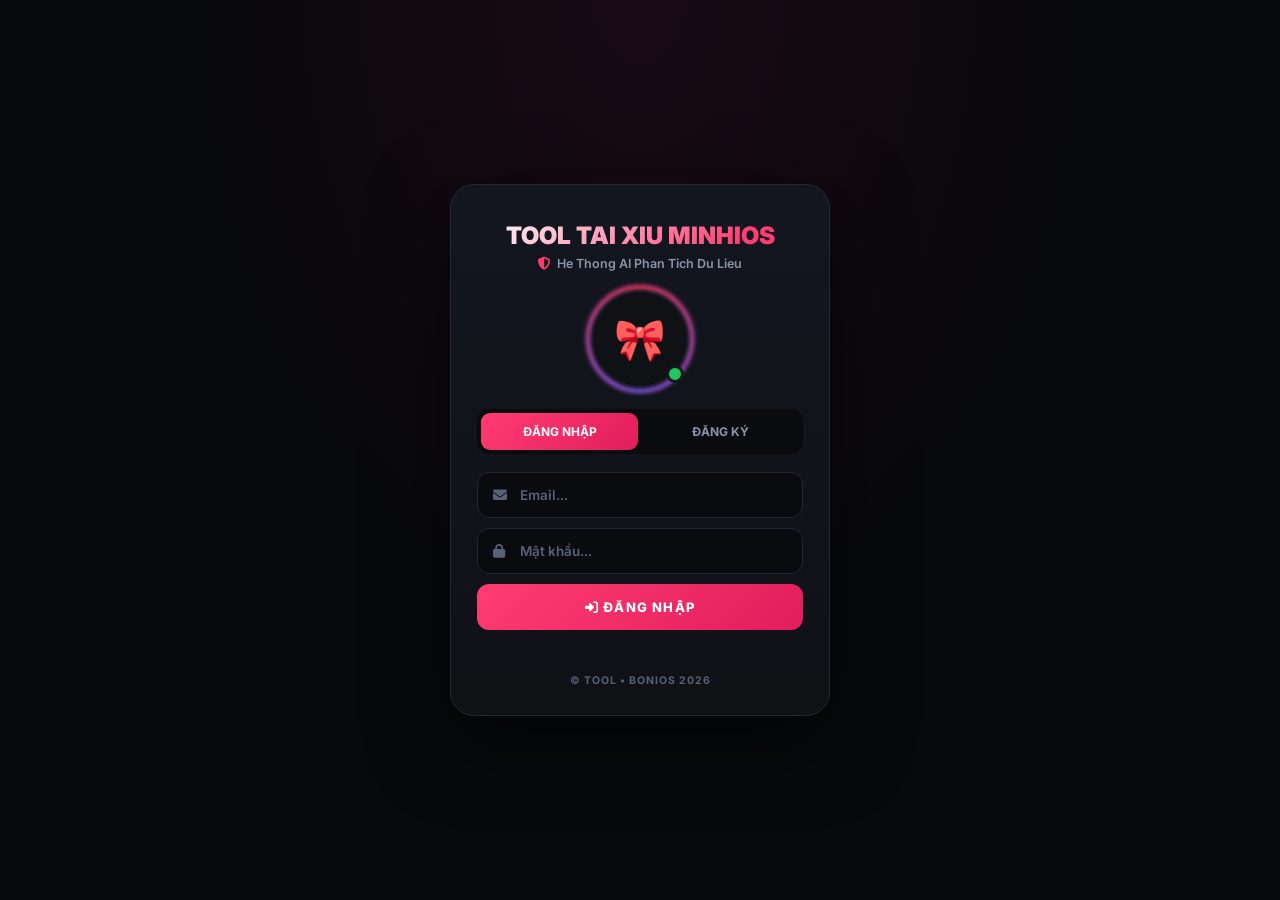
==== commit 550fab5e: "Update index.html" ====
--- a/index.html
+++ b/index.html
@@ -10,10 +10,13 @@
 </head>
 <body>
 
+<audio id="bgMusic" loop preload="none"></audio>
+
+<!-- LOGIN -->
 <div id="login-screen">
   <div class="login-box">
-    <h1 class="login-title">TOOL TÀI XỈU BONIOS</h1>
-    <p class="login-sub"><i class="fa-solid fa-shield-halved"></i> <span id="subText">Đang kiểm tra...</span></p>
+    <h1 class="login-title" id="loginSiteName">TOOL TÀI XỈU BONIOS</h1>
+    <p class="login-sub"><i class="fa-solid fa-shield-halved"></i> <span id="subText">Đăng nhập hệ thống</span></p>
     <div class="login-avatar">
       <div class="login-avatar-ring"></div>
       <img id="loginAvatarImg" src="data:image/svg+xml;utf8,<svg xmlns='http://www.w3.org/2000/svg' viewBox='0 0 200 200'><rect fill='%230f1115' width='200' height='200'/><text x='50%25' y='56%25' font-size='90' text-anchor='middle' dominant-baseline='middle'>🎀</text></svg>">
@@ -24,24 +27,199 @@
       <button class="auth-tab" id="tabReg" onclick="switchTab('reg')">ĐĂNG KÝ</button>
     </div>
     <div id="formLogin">
-      <div class="login-input-group"><i class="fa-solid fa-envelope icon-left"></i><input type="email" id="loginEmail" placeholder="Email..."></div>
-      <div class="login-input-group"><i class="fa-solid fa-lock icon-left"></i><input type="password" id="loginPass" placeholder="Mật khẩu..."></div>
-      <button class="login-btn" onclick="doLogin()"><span class="login-spinner" id="loginSpinner"></span><span id="btnLoginText"><i class="fa-solid fa-right-to-bracket"></i> ĐĂNG NHẬP</span></button>
+      <div class="login-input-group"><i class="fa-solid fa-envelope icon-left"></i><input type="email" id="loginEmail" placeholder="Email..." autocomplete="off"></div>
+      <div class="login-input-group"><i class="fa-solid fa-lock icon-left"></i><input type="password" id="loginPass" placeholder="Mật khẩu..." autocomplete="off"></div>
+      <button class="login-btn" id="btnLogin" onclick="doLogin()"><span class="login-spinner" id="loginSpinner"></span><span id="btnLoginText"><i class="fa-solid fa-right-to-bracket"></i> ĐĂNG NHẬP</span></button>
     </div>
     <div id="formReg" style="display:none">
       <div class="login-input-group"><i class="fa-solid fa-user icon-left"></i><input type="text" id="regName" placeholder="Tên hiển thị..."></div>
       <div class="login-input-group"><i class="fa-solid fa-envelope icon-left"></i><input type="email" id="regEmail" placeholder="Email..."></div>
       <div class="login-input-group"><i class="fa-solid fa-lock icon-left"></i><input type="password" id="regPass" placeholder="Mật khẩu..."></div>
       <div class="login-input-group"><i class="fa-solid fa-lock icon-left"></i><input type="password" id="regPass2" placeholder="Nhập lại mật khẩu..."></div>
-      <button class="login-btn" onclick="doRegister()"><span class="login-spinner" id="regSpinner"></span><span id="btnRegText"><i class="fa-solid fa-user-plus"></i> ĐĂNG KÝ</span></button>
+      <button class="login-btn" id="btnReg" onclick="doRegister()"><span class="login-spinner" id="regSpinner"></span><span id="btnRegText"><i class="fa-solid fa-user-plus"></i> ĐĂNG KÝ</span></button>
     </div>
     <div class="login-error" id="loginError"></div>
-    <div class="login-success" id="successMsg"></div>
     <p class="login-footer">© TOOL • BONIOS 2026</p>
   </div>
 </div>
 
+<!-- APP -->
+<div id="app" style="display:none">
+  <div class="app-header">
+    <div class="user-info" onclick="openDrawer()">
+      <div class="user-ava"><img id="hdrAvatar" src=""></div>
+      <div class="user-txt">
+        <div class="user-name" id="hdrName">User</div>
+        <div class="user-coin"><i class="fa-solid fa-coins"></i> <span id="hdrCoin">0</span></div>
+      </div>
+    </div>
+  </div>
+
+  <div class="app-content" id="appContent">
+    <div class="page active" id="page-home">
+      <div class="hero-card">
+        <div class="hero-left-border"></div>
+        <div class="hero-content">
+          <div class="hero-title">API <span class="pink">GAME</span></div>
+          <div class="hero-sub">// TÍCH HỢP DỄ DÀNG • TỐC ĐỘ CAO</div>
+          <button class="hero-btn" onclick="showPage('tools')"><i class="fa-solid fa-bolt"></i> XEM NGAY</button>
+        </div>
+        <div class="hero-code">
+          <div class="code-line">model: <span class="code-val">"bonios•"</span>,</div>
+          <div class="code-line">algorithms: <span class="code-yellow">36</span>,</div>
+          <div class="code-line">games: <span class="code-yellow">22</span>,</div>
+          <div class="code-line">status: <span class="code-green">"active"</span></div>
+          <div class="code-status"><span class="dot-green"></span> 64.•</div>
+        </div>
+      </div>
+      <div class="cat-tabs-wrap"><div class="cat-tabs" id="catTabs"></div></div>
+      <div class="autobot-banner">
+        <div class="ab-tag"><span class="dot-green-sm"></span> MỚI • AUTO CƯỢC TRỰC TIẾP TRÊN WEB</div>
+        <div class="ab-title">GAME AUTO</div>
+        <div class="ab-desc">Đăng nhập tài khoản game • TRẢI NGHIỆM TOOLVIP</div>
+        <div class="ab-btns">
+          <button class="ab-btn pink" onclick="openTool('md5-tool')">MD5 TOOL</button>
+          <button class="ab-btn outline" onclick="openTool('lc79-tx')">TÀI XỈU HŨ</button>
+        </div>
+      </div>
+      <div id="toolList"></div>
+      <div style="height:20px"></div>
+      <div class="app-footer">
+        <div>TOOL TÀI XỈU MINHIOS © 2026</div>
+        <div>HỆ THỐNG AI PHÂN TÍCH DỮ LIỆU THẾ HỆ MỚI</div>
+        <div class="footer-link">HỖ TRỢ / CSKH</div>
+      </div>
+    </div>
+
+    <div class="page" id="page-tools">
+      <div class="cat-tabs-wrap" style="margin-top:20px"><div class="cat-tabs" id="catTabs2"></div></div>
+      <div id="toolList2"></div>
+    </div>
+
+    <div class="page" id="page-deposit">
+      <div class="dep-hero"><h2>NẠP TIỀN</h2><p>Quét QR hoặc chuyển khoản</p></div>
+      <div class="balance-box"><div class="bb-label">Số dư hiện tại</div><div class="bb-value" id="depBalance">0đ</div><div class="bb-sub" id="depStatus">Chưa có key</div></div>
+      <div id="bankInfo"></div>
+      <div class="sec-title">THAO TÁC</div>
+      <div class="action-card" onclick="openDepositModal()"><div class="ac-icon"><i class="fa-solid fa-paper-plane"></i></div><div class="ac-info"><div class="ac-name">Gửi yêu cầu nạp tiền</div><div class="ac-desc">Admin duyệt trong 24h</div></div><i class="fa-solid fa-chevron-right ac-arrow"></i></div>
+      <div class="action-card" onclick="openHistoryDeposit()"><div class="ac-icon green"><i class="fa-solid fa-clock-rotate-left"></i></div><div class="ac-info"><div class="ac-name">Lịch sử nạp tiền</div><div class="ac-desc">Xem yêu cầu đã gửi</div></div><i class="fa-solid fa-chevron-right ac-arrow"></i></div>
+    </div>
+
+    <div class="page" id="page-vip">
+      <div class="vip-hero"><h2><i class="fa-solid fa-crown"></i> MUA VIP</h2><p>Nạp tiền để mua key</p></div>
+      <div class="balance-box"><div class="bb-label">Số dư khả dụng</div><div class="bb-value" id="vipBalance">0đ</div><div class="bb-sub" id="vipExpiry">Chưa kích hoạt</div></div>
+      <div id="pkgList"></div>
+    </div>
+
+    <div class="page" id="page-profile">
+      <div class="profile-box">
+        <div class="prof-ava-wrap"><img id="profAvatar" src=""><div class="prof-cam" onclick="openAvatarModal()"><i class="fa-solid fa-camera"></i></div></div>
+        <div class="prof-name" id="profName">User</div>
+        <div class="prof-role" id="profRole">THÀNH VIÊN</div>
+      </div>
+      <div class="info-card"><span>Số dư</span><b id="profBalance">0đ</b></div>
+      <div class="info-card"><span>Thời hạn Key</span><b id="profKeyStatus" style="color:#22c55e">—</b></div>
+      <div class="info-card"><span>Tham gia</span><b id="profJoined">—</b></div>
+      <div class="info-card"><span>Đăng nhập mới</span><b id="profLastLogin">—</b></div>
+      <div class="info-card"><span>IP thiết bị</span><b id="profIP">—</b></div>
+      <button class="big-btn blue" onclick="openKeyModal()"><i class="fa-solid fa-key"></i> NHẬP KEY</button>
+      <button class="big-btn red" onclick="doLogout()"><i class="fa-solid fa-right-from-bracket"></i> ĐĂNG XUẤT</button>
+      <div style="height:30px"></div>
+    </div>
+  </div>
+
+  <div class="bottom-nav">
+    <button class="nav-item active" data-page="home" onclick="showPage('home')"><i class="fa-solid fa-house"></i><span>TRANG CHỦ</span></button>
+    <button class="nav-item" data-page="vip" onclick="showPage('vip')"><i class="fa-solid fa-key"></i><span>MUA KEY</span></button>
+    <button class="nav-item" data-page="profile" onclick="showPage('profile')"><i class="fa-solid fa-user"></i><span>TÀI KHOẢN</span></button>
+    <button class="nav-item" data-page="deposit" onclick="showPage('deposit')"><i class="fa-solid fa-building-columns"></i><span>NẠP BANK</span></button>
+  </div>
+</div>
+
+<!-- DRAWER -->
+<div class="drawer-mask" id="drawerMask" onclick="closeDrawer()"></div>
+<div class="drawer" id="drawer">
+  <div class="drawer-head">
+    <div class="dh-avatar"><img id="drawerAvatar" src=""></div>
+    <div class="dh-info"><div class="dh-name" id="drawerName">User</div><div class="dh-email" id="drawerEmail">user@mail.com</div></div>
+  </div>
+  <div class="drawer-items">
+    <button class="di" onclick="openKeyModal()"><i class="fa-solid fa-key"></i> Nhập Key kích hoạt</button>
+    <button class="di" onclick="openHistoryDeposit()"><i class="fa-solid fa-wallet"></i> Lịch sử nạp tiền</button>
+    <button class="di" onclick="openHistoryKey()"><i class="fa-solid fa-key"></i> Lịch sử mua key</button>
+    <button class="di danger" onclick="doLogout()"><i class="fa-solid fa-right-from-bracket"></i> Đăng xuất</button>
+  </div>
+  <div class="drawer-foot">© TOOL • MINHIOS 2026</div>
+</div>
+
+<!-- GAME SCREEN + ROBOT -->
+<div id="game-screen">
+  <div class="gs-header">
+    <button class="gs-close" onclick="closeGame()"><i class="fa-solid fa-arrow-left"></i></button>
+    <div class="gs-title"><img id="gsLogo" src=""><span id="gsName">Tool</span></div>
+    <div class="gs-status" id="gsStatus"><span class="dot"></span> <span id="gsStatusText"></span></div>
+  </div>
+  <iframe id="gameFrame" src="about:blank" class="game-frame"></iframe>
+
+  <div id="md5Panel">
+    <div class="md5-wrap">
+      <div class="md5-title">🎲 DỰ ĐOÁN MD5</div>
+      <div class="md5-sub">Nhập MD5 phiên (32 ký tự hex)</div>
+      <input type="text" id="md5Input" placeholder="a1b2c3d4e5f6..." maxlength="32" autocomplete="off" oninput="this.value=this.value.toLowerCase().replace(/[^a-f0-9]/g,'')">
+      <button class="md5-btn" onclick="runMD5Predict()">🎲 PHÂN TÍCH MD5</button>
+      <div id="md5Loading">⏳ Đang phân tích 18 thuật toán...</div>
+      <div class="md5-split">
+        <div class="md5-box tai">🔵 TÀI<span id="md5TaiPercent">0%</span></div>
+        <div class="md5-box xiu">🔴 XỈU<span id="md5XiuPercent">0%</span></div>
+      </div>
+      <div id="md5Result" class="md5-result"></div>
+      <div class="md5-stats">📊 Số lần: <b id="md5Count">0</b> · 📈 Tỉ lệ: <b id="md5Winrate" class="green">0%</b></div>
+    </div>
+  </div>
+
+  <div id="robot">
+    <div id="box">
+      <img src="https://i.postimg.cc/j26ZMVPs/IMG-0481.gif" alt="Robot AI" draggable="false">
+      <div id="box-content">
+        <div id="row1"><span id="phien-text">#0:</span><span id="prediction-text">--</span></div>
+        <div id="confidence-text">Tỉ lệ: --%</div>
+      </div>
+    </div>
+  </div>
+</div>
+
+<!-- MODALS -->
+<div class="overlay" id="avatarModal" onclick="if(event.target===this)closeModal('avatarModal')">
+  <div class="sheet" style="max-width:460px"><div class="sheet-grip"></div><h3>ĐỔI AVATAR</h3>
+  <textarea id="avBase64Input" placeholder="Dán Base64 ảnh hoặc URL"></textarea>
+  <div class="av-actions"><button class="av-btn av-save" onclick="saveAvatar()">LƯU</button><button class="av-btn av-reset" onclick="resetAvatar()">RESET</button></div>
+  <div class="av-status" id="avStatus"></div></div>
+</div>
+
+<div class="overlay" id="keyModal" onclick="if(event.target===this)closeModal('keyModal')">
+  <div class="sheet" style="max-width:420px"><div class="sheet-grip"></div><h3>NHẬP KEY KÍCH HOẠT</h3>
+  <input type="text" id="keyInput" class="key-input" placeholder="XXXX-XXXX-XXXX">
+  <div class="key-err" id="keyErr"></div>
+  <button class="adm-btn" onclick="activateKey()">KÍCH HOẠT</button></div>
+</div>
+
+<div class="overlay" id="depositModal" onclick="if(event.target===this)closeModal('depositModal')">
+  <div class="sheet" style="max-width:460px"><div class="sheet-grip"></div><h3>GỬI YÊU CẦU NẠP TIỀN</h3>
+  <input type="number" id="depAmount" class="adm-input" placeholder="Số tiền (VD: 50000)" min="10000">
+  <textarea id="depNote" class="adm-textarea" placeholder="Ghi chú..."></textarea>
+  <button class="adm-btn" onclick="submitDeposit()">GỬI YÊU CẦU</button></div>
+</div>
+
+<div class="overlay" id="historyModal" onclick="if(event.target===this)closeModal('historyModal')">
+  <div class="sheet" style="max-width:520px"><div class="sheet-grip"></div><h3 id="histTitle">LỊCH SỬ</h3><div id="histContent"></div></div>
+</div>
+
 <script src="assets/js/config.js"></script>
+<script src="assets/js/store.js"></script>
+<script src="assets/js/engine.js"></script>
 <script src="assets/js/auth.js"></script>
+<script src="assets/js/tools.js"></script>
+<script src="assets/js/app.js"></script>
+<script src="assets/js/security.js"></script>
 </body>
 </html>
--- a/assets/css/style.css
+++ b/assets/css/style.css
@@ -1,24 +1,13 @@
-/* ============================================================
-   TOOL MINHIOS — STYLE
-   ============================================================ */
 *{margin:0;padding:0;box-sizing:border-box;-webkit-tap-highlight-color:transparent}
-html,body{height:100%;overflow:hidden;font-family:'Inter',-apple-system,sans-serif;color:#f3f4f6;background:#08090c;font-weight:500}
+html,body{height:100%;overflow:hidden;font-family:'Inter',sans-serif;color:#f3f4f6;background:#08090c;font-weight:500}
 button{font-family:inherit;cursor:pointer;border:none;background:none;color:inherit}
-input,textarea,select{font-family:inherit;outline:none}
-
-:root{
-  --bg:#08090c;--bg2:#0f1115;--card:#141620;--card2:#1a1d29;
-  --line:#232734;--line2:#2e3342;
-  --text:#f3f4f6;--sub:#8b93a7;--muted:#5a6175;
-  --pink:#ff3d71;--pink2:#ff6b9d;--purple:#8b5cf6;
-  --green:#22c55e;--yellow:#fbbf24;--red:#ef4444;--blue:#3b82f6;
-}
-
-/* ============ LOGIN ============ */
+input{font-family:inherit;outline:none}
+:root{--bg:#08090c;--bg2:#0f1115;--card:#141620;--card2:#1a1d29;--line:#232734;--line2:#2e3342;--pink:#ff3d71;--purple:#8b5cf6;--green:#22c55e;--yellow:#fbbf24;--red:#ef4444;--sub:#8b93a7;--muted:#5a6175}
+
+/* LOGIN */
 #login-screen{position:fixed;inset:0;z-index:99999;display:flex;align-items:center;justify-content:center;padding:20px;overflow-y:auto;background:radial-gradient(ellipse at top,#1a0a15 0%,#08090c 50%)}
-#login-screen::before{content:'';position:absolute;inset:0;background:radial-gradient(circle at 20% 30%,rgba(255,61,113,.08),transparent 40%),radial-gradient(circle at 80% 70%,rgba(139,92,246,.08),transparent 40%);pointer-events:none}
-.login-box{position:relative;width:100%;max-width:380px;padding:36px 26px 28px;background:linear-gradient(180deg,#141620,#0f1115);border-radius:24px;border:1px solid var(--line);box-shadow:0 24px 80px rgba(0,0,0,.6),0 0 100px rgba(255,61,113,.06);text-align:center;margin:auto}
-.login-title{font-size:24px;font-weight:900;letter-spacing:-.5px;background:linear-gradient(135deg,#fff 0%,#ff3d71 80%);-webkit-background-clip:text;background-clip:text;-webkit-text-fill-color:transparent;margin-bottom:6px}
+.login-box{position:relative;width:100%;max-width:380px;padding:36px 26px 28px;background:linear-gradient(180deg,#141620,#0f1115);border-radius:24px;border:1px solid var(--line);box-shadow:0 24px 80px rgba(0,0,0,.6);text-align:center;margin:auto}
+.login-title{font-size:24px;font-weight:900;background:linear-gradient(135deg,#fff 0%,#ff3d71 80%);-webkit-background-clip:text;background-clip:text;-webkit-text-fill-color:transparent;margin-bottom:6px}
 .login-sub{color:var(--sub);font-size:12.5px;font-weight:600;margin-bottom:20px;display:flex;align-items:center;justify-content:center;gap:6px}
 .login-sub i{color:var(--pink);font-size:13px}
 .login-avatar{position:relative;width:96px;height:96px;margin:0 auto 22px}
@@ -26,279 +15,187 @@
 @keyframes spin{to{transform:rotate(360deg)}}
 .login-avatar-ring::after{content:'';position:absolute;inset:4px;border-radius:50%;background:#0f1115}
 .login-avatar img{position:relative;width:100%;height:100%;border-radius:50%;object-fit:cover;z-index:2;background:#000;border:2px solid #1a1d29}
-.login-online-dot{position:absolute;bottom:4px;right:4px;width:18px;height:18px;background:var(--green);border:3px solid #141620;border-radius:50%;z-index:3;box-shadow:0 0 12px rgba(34,197,94,.6)}
+.login-online-dot{position:absolute;bottom:4px;right:4px;width:18px;height:18px;background:var(--green);border:3px solid #141620;border-radius:50%;z-index:3}
 .auth-tabs{display:flex;gap:4px;margin-bottom:18px;background:#0a0b0f;padding:4px;border-radius:12px}
-.auth-tab{flex:1;padding:11px;border-radius:9px;background:transparent;color:var(--sub);font-size:12px;font-weight:700;letter-spacing:.4px}
-.auth-tab.active{background:linear-gradient(135deg,#ff3d71,#e11d5c);color:#fff;box-shadow:0 4px 16px rgba(255,61,113,.4)}
+.auth-tab{flex:1;padding:11px;border-radius:9px;background:transparent;color:var(--sub);font-size:12px;font-weight:700}
+.auth-tab.active{background:linear-gradient(135deg,#ff3d71,#e11d5c);color:#fff}
 .login-input-group{position:relative;margin-bottom:10px}
 .login-input-group .icon-left{position:absolute;left:16px;top:50%;transform:translateY(-50%);color:var(--muted);font-size:14px;z-index:2}
 .login-input-group:focus-within .icon-left{color:var(--pink)}
-.login-input-group input{width:100%;padding:14px 16px 14px 42px;background:#0a0b0f;border:1.5px solid var(--line);border-radius:12px;color:var(--text);font-size:13.5px;font-weight:600}
-.login-input-group input::placeholder{color:var(--muted);font-weight:500}
-.login-input-group input:focus{border-color:var(--pink);box-shadow:0 0 0 3px rgba(255,61,113,.1)}
-.login-btn{width:100%;padding:15px;border-radius:12px;margin-top:10px;background:linear-gradient(135deg,#ff3d71,#e11d5c);color:#fff;font-size:13px;font-weight:800;letter-spacing:1.2px;text-transform:uppercase;box-shadow:0 8px 24px rgba(255,61,113,.35);display:flex;align-items:center;justify-content:center;gap:8px}
+.login-input-group input{width:100%;padding:14px 16px 14px 42px;background:#0a0b0f;border:1.5px solid var(--line);border-radius:12px;color:#f3f4f6;font-size:13.5px;font-weight:600}
+.login-input-group input::placeholder{color:var(--muted)}
+.login-input-group input:focus{border-color:var(--pink)}
+.login-btn{width:100%;padding:15px;border-radius:12px;margin-top:10px;background:linear-gradient(135deg,#ff3d71,#e11d5c);color:#fff;font-size:13px;font-weight:800;letter-spacing:1.2px;text-transform:uppercase;display:flex;align-items:center;justify-content:center;gap:8px}
 .login-btn:active{transform:scale(.98)}
 .login-spinner{display:none;width:16px;height:16px;border:2.5px solid rgba(255,255,255,.3);border-top-color:#fff;border-radius:50%;animation:spin .7s linear infinite}
 .login-error{margin-top:12px;min-height:16px;font-size:12px;font-weight:700;color:var(--red)}
+.login-success{margin-top:12px;min-height:16px;font-size:12px;font-weight:700;color:var(--green)}
 .login-footer{margin-top:16px;color:var(--muted);font-size:10.5px;font-weight:700;letter-spacing:1px;text-transform:uppercase}
 
-/* ============ MAIN APP ============ */
-#app{position:fixed;inset:0;display:none;flex-direction:column;background:var(--bg);z-index:100}
-.app-header{display:flex;align-items:center;justify-content:space-between;padding:12px 16px;background:rgba(10,11,15,.85);backdrop-filter:blur(20px);border-bottom:1px solid var(--line);position:sticky;top:0;z-index:20}
-.user-info{display:flex;align-items:center;gap:10px;cursor:pointer;padding:4px 8px 4px 4px;border-radius:99px;transition:background .2s}
-.user-info:active{background:var(--card)}
+/* APP */
+#app{position:fixed;inset:0;display:none;flex-direction:column;background:var(--bg)}
+.app-header{display:flex;align-items:center;justify-content:space-between;padding:12px 16px;background:rgba(10,11,15,.95);backdrop-filter:blur(20px);border-bottom:1px solid var(--line);position:sticky;top:0;z-index:20;gap:10px}
+.user-info{display:flex;align-items:center;gap:10px;cursor:pointer;padding:4px 8px 4px 4px;border-radius:99px}
 .user-ava{width:42px;height:42px;border-radius:50%;overflow:hidden;background:linear-gradient(135deg,#ff3d71,#8b5cf6);padding:2px;flex-shrink:0}
 .user-ava img{width:100%;height:100%;border-radius:50%;object-fit:cover;background:#000}
 .user-txt{display:flex;flex-direction:column;gap:1px}
 .user-name{font-size:13.5px;font-weight:800;color:#fff}
 .user-coin{font-size:10.5px;color:var(--yellow);font-weight:700;display:flex;align-items:center;gap:4px}
-.hdr-right{display:flex;gap:8px;align-items:center}
-.icon-btn{width:40px;height:40px;border-radius:11px;background:var(--card);border:1px solid var(--line);color:var(--text);font-size:14px;display:flex;align-items:center;justify-content:center;transition:all .2s}
-.icon-btn:active{background:var(--card2);transform:scale(.95)}
-.app-content{flex:1;overflow-y:auto;padding-bottom:95px;background:var(--bg)}
+.key-countdown{font-size:10px;font-weight:800;display:flex;align-items:center;gap:4px;font-family:'JetBrains Mono',monospace;padding:6px 12px;background:rgba(34,197,94,.12);border-radius:99px;border:1px solid rgba(34,197,94,.3);color:var(--green)}
+.app-content{flex:1;overflow-y:auto;padding-bottom:95px}
 .page{display:none;padding-bottom:20px}
-.page.active{display:block;animation:fadeIn .25s}
-@keyframes fadeIn{from{opacity:0;transform:translateY(4px)}to{opacity:1;transform:translateY(0)}}
-
-/* ============ HERO ============ */
-.hero-card{position:relative;margin:16px;background:linear-gradient(135deg,#141620 0%,#0f1115 100%);border-radius:20px;padding:22px;border:1px solid var(--line);overflow:hidden}
-.hero-card::before{content:'';position:absolute;top:-50%;right:-30%;width:200px;height:200px;background:radial-gradient(circle,rgba(255,61,113,.15),transparent 70%);pointer-events:none}
-.hero-card::after{content:'';position:absolute;bottom:-50%;left:-30%;width:200px;height:200px;background:radial-gradient(circle,rgba(139,92,246,.12),transparent 70%);pointer-events:none}
+.page.active{display:block}
+.hero-card{position:relative;margin:16px;background:linear-gradient(135deg,#141620,#0f1115);border-radius:20px;padding:22px;border:1px solid var(--line);overflow:hidden}
 .hero-left-border{position:absolute;left:0;top:20px;bottom:20px;width:3px;background:linear-gradient(180deg,#ff3d71,#8b5cf6);border-radius:0 3px 3px 0}
-.hero-content{padding-left:12px;margin-bottom:16px;position:relative;z-index:2}
-.hero-title{font-size:26px;font-weight:900;line-height:1;color:#fff;letter-spacing:-.5px}
+.hero-content{padding-left:12px;margin-bottom:16px}
+.hero-title{font-size:26px;font-weight:900;line-height:1;color:#fff}
 .hero-title .pink{background:linear-gradient(135deg,#ff3d71,#ff6b9d);-webkit-background-clip:text;background-clip:text;-webkit-text-fill-color:transparent}
 .hero-sub{color:var(--muted);font-size:10.5px;font-weight:700;letter-spacing:1.2px;margin:6px 0 14px;text-transform:uppercase}
-.hero-btn{padding:11px 20px;border-radius:11px;background:linear-gradient(135deg,#ff3d71,#e11d5c);color:#fff;font-size:11.5px;font-weight:800;letter-spacing:1px;display:inline-flex;align-items:center;gap:6px;text-transform:uppercase;box-shadow:0 6px 20px rgba(255,61,113,.35);transition:transform .1s}
-.hero-btn:active{transform:scale(.97)}
-.hero-code{background:#05060a;border-radius:14px;padding:16px;font-family:'JetBrains Mono',monospace;font-size:11.5px;line-height:1.9;border:1px solid var(--line);position:relative;z-index:2}
-.code-line{color:#4a5266}
-.code-val{color:#ff6b9d}
-.code-yellow{color:var(--yellow)}
-.code-green{color:var(--green)}
+.hero-code{background:#05060a;border-radius:14px;padding:16px;font-family:'JetBrains Mono',monospace;font-size:11.5px;line-height:1.9;border:1px solid var(--line)}
+.code-line{color:#4a5266}.code-val{color:#ff6b9d}.code-yellow{color:var(--yellow)}.code-green{color:var(--green)}
 .code-status{margin-top:10px;padding-top:10px;border-top:1px dashed var(--line);color:var(--green);font-weight:700;display:flex;align-items:center;gap:6px;font-size:11px}
-.dot-green,.dot-green-sm{width:6px;height:6px;border-radius:50%;background:var(--green);box-shadow:0 0 8px var(--green);display:inline-block;animation:pulseGreen 1.5s ease-in-out infinite}
+.dot-green{width:6px;height:6px;border-radius:50%;background:var(--green);box-shadow:0 0 8px var(--green);display:inline-block;animation:pulseGreen 1.5s infinite}
 @keyframes pulseGreen{0%,100%{opacity:1}50%{opacity:.4}}
-
-/* ============ CATEGORY TABS ============ */
 .cat-tabs-wrap{margin:16px}
 .cat-tabs{display:flex;gap:8px;overflow-x:auto;padding-bottom:2px;scrollbar-width:none}
 .cat-tabs::-webkit-scrollbar{display:none}
-.cat-tab{padding:10px 16px;border-radius:11px;border:1px solid var(--line);background:var(--card);color:var(--sub);font-size:11px;font-weight:800;letter-spacing:.6px;white-space:nowrap;text-transform:uppercase;transition:all .2s}
-.cat-tab.active{background:linear-gradient(135deg,#ff3d71,#e11d5c);color:#fff;border-color:transparent;box-shadow:0 6px 18px rgba(255,61,113,.3)}
-
-/* ============ AUTOBOT ============ */
-.autobot-banner{margin:16px;background:linear-gradient(135deg,rgba(34,197,94,.08),rgba(15,17,21,.6));border:1px solid rgba(34,197,94,.3);border-radius:20px;padding:18px;position:relative;overflow:hidden}
-.autobot-banner::before{content:'';position:absolute;top:-60%;right:-20%;width:180px;height:180px;background:radial-gradient(circle,rgba(34,197,94,.15),transparent 70%);pointer-events:none}
-.ab-tag{font-size:9.5px;color:var(--green);font-weight:800;letter-spacing:1.5px;margin-bottom:12px;display:flex;align-items:center;gap:6px;text-transform:uppercase;position:relative;z-index:2}
-.ab-title{font-size:22px;font-weight:900;color:#fff;margin-bottom:8px;letter-spacing:-.3px;position:relative;z-index:2}
-.ab-desc{font-size:11.5px;color:var(--sub);line-height:1.7;margin-bottom:16px;font-weight:500;position:relative;z-index:2}
-.ab-btns{display:flex;gap:8px;flex-wrap:wrap;position:relative;z-index:2}
-.ab-btn{padding:11px 18px;border-radius:10px;font-size:11px;font-weight:800;letter-spacing:.8px;text-transform:uppercase;transition:transform .1s}
-.ab-btn:active{transform:scale(.97)}
-.ab-btn.pink{background:linear-gradient(135deg,#ff3d71,#8b5cf6);color:#fff;box-shadow:0 4px 14px rgba(255,61,113,.3)}
-.ab-btn.outline{background:transparent;color:#fff;border:1px solid var(--line2)}
-
-/* ============ SECTION HEAD ============ */
+.cat-tab{padding:10px 16px;border-radius:11px;border:1px solid var(--line);background:var(--card);color:var(--sub);font-size:11px;font-weight:800;letter-spacing:.6px;white-space:nowrap;text-transform:uppercase}
+.cat-tab.active{background:linear-gradient(135deg,#ff3d71,#e11d5c);color:#fff;border-color:transparent}
 .sec-head{display:flex;align-items:center;gap:10px;margin:22px 16px 14px;font-size:14px;font-weight:900;letter-spacing:1.5px;text-transform:uppercase;color:#fff}
 .sec-head::before{content:'';width:22px;height:3px;background:linear-gradient(90deg,#ff3d71,#8b5cf6);border-radius:2px}
 .sec-title{margin:20px 16px 12px;font-size:13px;font-weight:900;letter-spacing:1.5px;color:#fff;text-transform:uppercase;display:flex;align-items:center;gap:8px}
 .sec-title::before{content:'';width:3px;height:16px;background:linear-gradient(180deg,#ff3d71,#8b5cf6);border-radius:2px}
-
-/* ============ TOOL GRID ============ */
 .tool-grid{display:grid;grid-template-columns:1fr 1fr;gap:12px;margin:0 16px 20px}
-.tool-item{background:var(--card);border:1px solid var(--line);border-radius:18px;padding:12px;position:relative;cursor:pointer;transition:all .2s;overflow:hidden}
-.tool-item::before{content:'';position:absolute;inset:0;border-radius:18px;background:linear-gradient(135deg,rgba(255,61,113,.05),transparent);opacity:0;transition:opacity .2s}
-.tool-item:active{transform:scale(.97);border-color:var(--line2)}
-.tool-item:active::before{opacity:1}
-.tool-item.disabled{opacity:.4;filter:grayscale(.7)}
-.tool-thumb{width:100%;aspect-ratio:1;border-radius:13px;overflow:hidden;background:#05060a;margin-bottom:11px;display:flex;align-items:center;justify-content:center;position:relative}
-.tool-thumb img{width:100%;height:100%;object-fit:cover;transition:transform .3s}
-.tool-item:active .tool-thumb img{transform:scale(1.05)}
-.tool-name{font-size:11.5px;font-weight:800;text-align:center;color:#fff;text-transform:uppercase;letter-spacing:.4px;line-height:1.35;padding:0 2px}
-.tool-badge{position:absolute;top:8px;padding:4px 8px;border-radius:6px;font-size:8.5px;font-weight:900;letter-spacing:.6px;text-transform:uppercase;z-index:5;backdrop-filter:blur(10px)}
-.tool-badge.hot{left:8px;background:rgba(255,61,113,.95);color:#fff;box-shadow:0 4px 12px rgba(255,61,113,.4)}
-.tool-badge.new{right:8px;background:rgba(139,92,246,.95);color:#fff;box-shadow:0 4px 12px rgba(139,92,246,.4)}
-.tool-badge.vip{right:8px;background:linear-gradient(135deg,#fbbf24,#f59e0b);color:#000;box-shadow:0 4px 12px rgba(251,191,36,.4)}
-.tool-badge.maintenance{left:8px;background:rgba(245,158,11,.95);color:#fff}
-
-/* ============ ACTION CARD ============ */
-.action-card{margin:10px 16px;background:var(--card);border:1px solid var(--line);border-radius:14px;padding:15px;display:flex;align-items:center;gap:13px;cursor:pointer;transition:all .2s}
-.action-card:active{background:var(--card2);transform:scale(.99)}
-.ac-icon{width:44px;height:44px;border-radius:12px;background:linear-gradient(135deg,#ff3d71,#8b5cf6);color:#fff;display:flex;align-items:center;justify-content:center;font-size:17px;flex-shrink:0;box-shadow:0 4px 14px rgba(255,61,113,.25)}
-.ac-icon.green{background:linear-gradient(135deg,#22c55e,#16a34a);box-shadow:0 4px 14px rgba(34,197,94,.25)}
+.tool-item{background:var(--card);border:1px solid var(--line);border-radius:18px;padding:12px;position:relative;cursor:pointer;overflow:hidden;min-width:0}
+.tool-item:active{transform:scale(.97)}
+.tool-item.locked{opacity:.55;filter:grayscale(.5) brightness(.7);border-color:rgba(239,68,68,.4)}
+.tool-item.locked::before{content:'🔒';position:absolute;top:50%;left:50%;transform:translate(-50%,-50%);font-size:42px;z-index:10;opacity:.9;pointer-events:none}
+.tool-item.maintenance{opacity:.55;filter:grayscale(.6) brightness(.7);border-color:rgba(245,158,11,.4)}
+.tool-thumb{width:100%;aspect-ratio:1/1;border-radius:13px;overflow:hidden;background:#05060a;margin-bottom:11px;display:flex;align-items:center;justify-content:center;max-height:170px}
+.tool-thumb img{width:100%;height:100%;object-fit:cover;display:block}
+.tool-name{font-size:11.5px;font-weight:800;text-align:center;color:#fff;text-transform:uppercase;letter-spacing:.4px;line-height:1.35}
+.tool-badge{position:absolute;top:8px;padding:4px 8px;border-radius:6px;font-size:8.5px;font-weight:900;letter-spacing:.6px;text-transform:uppercase;z-index:5}
+.tool-badge.hot{left:8px;background:rgba(255,61,113,.95);color:#fff}
+.tool-badge.vip{right:8px;background:linear-gradient(135deg,#fbbf24,#f59e0b);color:#000}
+.tool-badge.maintenance{left:8px;background:linear-gradient(135deg,#f59e0b,#d97706);color:#fff}
+.tool-badge.lock{left:8px;bottom:8px;top:auto;background:rgba(239,68,68,.95);color:#fff}
+.tool-badge.md5{left:8px;background:linear-gradient(135deg,#0a84ff,#0057d9);color:#fff}
+.action-card{margin:10px 16px;background:var(--card);border:1px solid var(--line);border-radius:14px;padding:15px;display:flex;align-items:center;gap:13px;cursor:pointer}
+.action-card:active{background:var(--card2)}
+.ac-icon{width:44px;height:44px;border-radius:12px;background:linear-gradient(135deg,#ff3d71,#8b5cf6);color:#fff;display:flex;align-items:center;justify-content:center;font-size:17px;flex-shrink:0}
+.ac-icon.green{background:linear-gradient(135deg,#22c55e,#16a34a)}
 .ac-info{flex:1;min-width:0}
 .ac-name{font-size:13.5px;font-weight:800;color:#fff}
-.ac-desc{font-size:11px;color:var(--sub);margin-top:3px;font-weight:500}
+.ac-desc{font-size:11px;color:var(--sub);margin-top:3px}
 .ac-arrow{color:var(--muted);font-size:12px}
-
-/* ============ HERO DEPOSIT/VIP ============ */
-.dep-hero{padding:24px 18px;background:linear-gradient(135deg,#ff3d71,#8b5cf6);border-radius:0 0 24px 24px;position:relative;overflow:hidden}
-.dep-hero::before{content:'';position:absolute;top:-50%;right:-10%;width:200px;height:200px;background:radial-gradient(circle,rgba(255,255,255,.15),transparent 70%);pointer-events:none}
-.dep-hero h2{font-size:22px;font-weight:900;letter-spacing:-.3px;position:relative;z-index:2}
-.dep-hero p{font-size:12px;opacity:.9;margin-top:4px;font-weight:600;position:relative;z-index:2}
-.vip-hero{padding:24px 18px;background:linear-gradient(135deg,#fbbf24,#f59e0b);border-radius:0 0 24px 24px;color:#000;position:relative;overflow:hidden}
-.vip-hero::before{content:'';position:absolute;top:-50%;right:-10%;width:200px;height:200px;background:radial-gradient(circle,rgba(255,255,255,.2),transparent 70%);pointer-events:none}
-.vip-hero h2{font-size:22px;font-weight:900;display:flex;align-items:center;gap:8px;position:relative;z-index:2}
-.vip-hero p{font-size:12px;margin-top:4px;font-weight:600;position:relative;z-index:2}
-.balance-box{margin:16px;background:linear-gradient(180deg,var(--card),var(--card2));border:1px solid var(--line);border-radius:18px;padding:24px;text-align:center;position:relative;overflow:hidden}
-.balance-box::before{content:'';position:absolute;top:-50%;right:-20%;width:150px;height:150px;background:radial-gradient(circle,rgba(255,61,113,.08),transparent 70%);pointer-events:none}
+.dep-hero{padding:24px 18px;background:linear-gradient(135deg,#ff3d71,#8b5cf6);border-radius:0 0 24px 24px}
+.dep-hero h2{font-size:22px;font-weight:900}
+.dep-hero p{font-size:12px;opacity:.9;margin-top:4px;font-weight:600}
+.vip-hero{padding:24px 18px;background:linear-gradient(135deg,#fbbf24,#f59e0b);border-radius:0 0 24px 24px;color:#000}
+.vip-hero h2{font-size:22px;font-weight:900;display:flex;align-items:center;gap:8px}
+.vip-hero p{font-size:12px;margin-top:4px;font-weight:600}
+.balance-box{margin:16px;background:linear-gradient(180deg,var(--card),var(--card2));border:1px solid var(--line);border-radius:18px;padding:24px;text-align:center}
 .bb-label{font-size:10.5px;color:var(--sub);font-weight:800;letter-spacing:1.5px;text-transform:uppercase;margin-bottom:8px}
-.bb-value{font-size:34px;font-weight:900;background:linear-gradient(135deg,#fff,#ff3d71);-webkit-background-clip:text;background-clip:text;-webkit-text-fill-color:transparent;letter-spacing:-.5px;position:relative;z-index:2}
+.bb-value{font-size:34px;font-weight:900;background:linear-gradient(135deg,#fff,#ff3d71);-webkit-background-clip:text;background-clip:text;-webkit-text-fill-color:transparent}
 .bb-sub{font-size:11px;color:var(--muted);font-weight:600;margin-top:6px}
-
-/* ============ PROFILE ============ */
-.profile-box{margin:16px;background:linear-gradient(180deg,var(--card),var(--card2));border:1px solid var(--line);border-radius:20px;padding:26px;text-align:center;position:relative;overflow:hidden}
-.profile-box::before{content:'';position:absolute;top:-50%;left:50%;transform:translateX(-50%);width:300px;height:300px;background:radial-gradient(circle,rgba(255,61,113,.08),transparent 70%);pointer-events:none}
-.prof-ava-wrap{position:relative;width:90px;height:90px;margin:0 auto 14px;z-index:2}
+.profile-box{margin:16px;background:linear-gradient(180deg,var(--card),var(--card2));border:1px solid var(--line);border-radius:20px;padding:26px;text-align:center}
+.prof-ava-wrap{position:relative;width:90px;height:90px;margin:0 auto 14px}
 .prof-ava-wrap img{width:100%;height:100%;border-radius:50%;object-fit:cover;border:3px solid var(--line);background:#000}
-.prof-cam{position:absolute;bottom:-2px;right:-2px;width:32px;height:32px;border-radius:50%;background:linear-gradient(135deg,#ff3d71,#8b5cf6);color:#fff;display:flex;align-items:center;justify-content:center;font-size:12px;border:3px solid var(--card);box-shadow:0 4px 12px rgba(255,61,113,.4);cursor:pointer}
-.prof-name{font-size:18px;font-weight:900;color:#fff;position:relative;z-index:2}
-.prof-role{font-size:10px;color:var(--sub);font-weight:800;letter-spacing:1.5px;text-transform:uppercase;margin-top:4px;position:relative;z-index:2}
-.info-card{margin:8px 16px;background:var(--card);border:1px solid var(--line);border-radius:12px;padding:15px 17px;display:flex;justify-content:space-between;align-items:center;transition:background .2s}
-.info-card:active{background:var(--card2)}
+.prof-name{font-size:18px;font-weight:900;color:#fff}
+.prof-role{font-size:10px;color:var(--sub);font-weight:800;letter-spacing:1.5px;text-transform:uppercase;margin-top:4px}
+.info-card{margin:8px 16px;background:var(--card);border:1px solid var(--line);border-radius:12px;padding:15px 17px;display:flex;justify-content:space-between;align-items:center}
 .info-card span{font-size:10.5px;color:var(--sub);font-weight:800;letter-spacing:1px;text-transform:uppercase}
 .info-card b{font-size:13.5px;font-weight:800;color:#fff}
-.big-btn{margin:10px 16px 0;width:calc(100% - 32px);padding:15px;border-radius:12px;font-size:12.5px;font-weight:900;letter-spacing:1px;text-transform:uppercase;display:flex;align-items:center;justify-content:center;gap:8px;color:#fff;transition:transform .1s}
-.big-btn:active{transform:scale(.98)}
-.big-btn.blue{background:linear-gradient(135deg,#3b82f6,#2563eb);box-shadow:0 6px 20px rgba(59,130,246,.3)}
-.big-btn.red{background:linear-gradient(135deg,#ef4444,#dc2626);box-shadow:0 6px 20px rgba(239,68,68,.3)}
-
-/* ============ BOTTOM NAV ============ */
-.bottom-nav{position:fixed;bottom:0;left:0;right:0;background:rgba(8,9,12,.95);backdrop-filter:blur(20px);border-top:1px solid var(--line);display:flex;justify-content:space-around;padding:8px 4px 12px;z-index:100}
-.nav-item{flex:1;display:flex;flex-direction:column;align-items:center;gap:4px;padding:6px 2px;color:var(--muted);font-size:9px;font-weight:800;letter-spacing:.3px;text-transform:uppercase;transition:color .2s}
-.nav-item i{font-size:18px;transition:transform .2s}
+.big-btn{margin:10px 16px 0;width:calc(100% - 32px);padding:15px;border-radius:12px;font-size:12.5px;font-weight:900;letter-spacing:1px;text-transform:uppercase;display:flex;align-items:center;justify-content:center;gap:8px;color:#fff}
+.big-btn.blue{background:linear-gradient(135deg,#3b82f6,#2563eb)}
+.big-btn.red{background:linear-gradient(135deg,#ef4444,#dc2626)}
+.bottom-nav{position:fixed;bottom:0;left:0;right:0;background:rgba(8,9,12,.98);backdrop-filter:blur(20px);border-top:1px solid var(--line);display:flex;justify-content:space-around;padding:8px 4px 14px;z-index:100}
+.nav-item{flex:1;display:flex;flex-direction:column;align-items:center;gap:4px;padding:6px 2px;color:var(--muted);font-size:9px;font-weight:800;text-transform:uppercase}
+.nav-item i{font-size:18px}
 .nav-item.active{color:var(--pink)}
-.nav-item.active i{transform:scale(1.1);filter:drop-shadow(0 0 8px rgba(255,61,113,.6))}
-
-/* ============ DRAWER ============ */
-.drawer-mask{position:fixed;inset:0;background:rgba(0,0,0,.9);backdrop-filter:blur(4px);z-index:100003;display:none;opacity:0;transition:opacity .3s}
-.drawer-mask.show{display:block;opacity:1}
-.drawer{position:fixed;top:0;left:0;bottom:0;width:290px;max-width:85vw;background:var(--bg2);z-index:100004;transform:translateX(-100%);transition:transform .3s cubic-bezier(.4,1.2,.5,1);display:flex;flex-direction:column;border-right:1px solid var(--line)}
+
+/* DRAWER */
+.drawer-mask{position:fixed;inset:0;background:rgba(0,0,0,.9);z-index:100003;display:none}
+.drawer-mask.show{display:block}
+.drawer{position:fixed;top:0;left:0;bottom:0;width:290px;max-width:85vw;background:var(--bg2);z-index:100004;transform:translateX(-100%);transition:transform .3s;display:flex;flex-direction:column;border-right:1px solid var(--line)}
 .drawer.show{transform:translateX(0)}
-.drawer-head{padding:24px 20px;background:linear-gradient(135deg,#ff3d71,#8b5cf6);display:flex;gap:13px;align-items:center;position:relative;overflow:hidden}
-.drawer-head::before{content:'';position:absolute;top:-50%;right:-20%;width:150px;height:150px;background:radial-gradient(circle,rgba(255,255,255,.15),transparent 70%)}
-.dh-avatar{width:52px;height:52px;border-radius:50%;overflow:hidden;border:3px solid rgba(255,255,255,.9);background:#000;flex-shrink:0;position:relative;z-index:2}
+.drawer-head{padding:24px 20px;background:linear-gradient(135deg,#ff3d71,#8b5cf6);display:flex;gap:13px;align-items:center}
+.dh-avatar{width:52px;height:52px;border-radius:50%;overflow:hidden;border:3px solid rgba(255,255,255,.9);background:#000;flex-shrink:0}
 .dh-avatar img{width:100%;height:100%;object-fit:cover}
-.dh-info{flex:1;min-width:0;position:relative;z-index:2}
+.dh-info{flex:1;min-width:0}
 .dh-name{font-size:15px;font-weight:900;color:#fff}
 .dh-email{font-size:11px;color:rgba(255,255,255,.85);font-weight:600;margin-top:3px;word-break:break-all}
 .drawer-items{flex:1;overflow-y:auto;padding:10px 0}
-.di{width:100%;padding:15px 22px;background:transparent;text-align:left;font-size:13.5px;font-weight:700;color:var(--text);display:flex;align-items:center;gap:14px;border-bottom:1px solid var(--line);transition:background .2s}
+.di{width:100%;padding:15px 22px;text-align:left;font-size:13.5px;font-weight:700;color:#f3f4f6;display:flex;align-items:center;gap:14px;border-bottom:1px solid var(--line)}
 .di:active{background:var(--card)}
 .di i{width:20px;color:var(--pink);font-size:15px}
 .di.danger{color:var(--red)}
 .di.danger i{color:var(--red)}
-.di-badge{margin-left:auto;background:var(--red);color:#fff;font-size:10px;font-weight:800;padding:3px 8px;border-radius:99px;min-width:20px;text-align:center}
-.drawer-foot{padding:16px;text-align:center;font-size:10.5px;color:var(--muted);font-weight:700;letter-spacing:1px;border-top:1px solid var(--line);text-transform:uppercase}
-
-/* ============ GAME SCREEN ============ */
+.drawer-foot{padding:16px;text-align:center;font-size:10.5px;color:var(--muted);font-weight:700;border-top:1px solid var(--line)}
+
+/* GAME SCREEN */
 #game-screen{position:fixed;inset:0;z-index:100000;display:none;flex-direction:column;background:#000}
 #game-screen.show{display:flex}
-.gs-header{display:flex;align-items:center;justify-content:space-between;padding:12px;background:rgba(8,9,12,.95);backdrop-filter:blur(20px);border-bottom:1px solid var(--line);gap:10px}
-.gs-close{width:38px;height:38px;border-radius:11px;background:linear-gradient(135deg,#ef4444,#b91c1c);color:#fff;font-size:15px;display:flex;align-items:center;justify-content:center;box-shadow:0 4px 14px rgba(239,68,68,.35)}
-.gs-close:active{transform:scale(.95)}
+.gs-header{display:flex;align-items:center;justify-content:space-between;padding:12px;background:rgba(8,9,12,.95);border-bottom:1px solid var(--line);gap:10px;position:relative;z-index:20}
+.gs-close{width:38px;height:38px;border-radius:11px;background:linear-gradient(135deg,#ef4444,#b91c1c);color:#fff;font-size:15px;display:flex;align-items:center;justify-content:center;flex-shrink:0}
 .gs-title{flex:1;display:flex;align-items:center;gap:10px;font-weight:800;font-size:13.5px;overflow:hidden;color:#fff}
 .gs-title img{width:34px;height:34px;border-radius:9px;object-fit:cover;background:var(--card);flex-shrink:0}
 .gs-title span{white-space:nowrap;overflow:hidden;text-overflow:ellipsis}
 .game-frame{flex:1;width:100%;border:none;background:#fff}
-.gs-status{display:flex;align-items:center;gap:6px;font-size:11px;font-weight:800;padding:7px 13px;border-radius:99px;background:rgba(34,197,94,.15);color:var(--green);white-space:nowrap}
-.gs-status .dot{width:6px;height:6px;border-radius:50%;background:var(--green);box-shadow:0 0 8px var(--green)}
+.gs-status{display:flex;align-items:center;gap:6px;font-size:11px;font-weight:800;padding:8px 12px;border-radius:99px;background:rgba(34,197,94,.15);color:var(--green);white-space:nowrap}
+.gs-status .dot{width:8px;height:8px;border-radius:50%;background:var(--green);box-shadow:0 0 10px var(--green)}
 .gs-status.err{background:rgba(239,68,68,.15);color:var(--red)}
-.gs-status.err .dot{background:var(--red);box-shadow:0 0 8px var(--red)}
+.gs-status.err .dot{background:var(--red)}
 .gs-status.wait{background:rgba(245,158,11,.15);color:var(--yellow)}
-.gs-status.wait .dot{background:var(--yellow);box-shadow:0 0 8px var(--yellow)}
-
-/* ============ AI PANEL ============ */
-.drag-group{position:fixed;z-index:100001;touch-action:none;cursor:grab}
-.predict-card{position:relative;width:230px;border-radius:20px;padding:16px 14px;background:linear-gradient(165deg,#141620,#0a0b0f);border:1.5px solid var(--line2);box-shadow:0 20px 50px rgba(0,0,0,.7),0 0 40px rgba(255,61,113,.15)}
-.predict-card::before{content:'';position:absolute;top:0;left:0;right:0;height:3px;background:linear-gradient(90deg,#ff3d71,#8b5cf6);border-radius:20px 20px 0 0}
-.card-header{display:flex;align-items:center;justify-content:space-between;margin-bottom:12px}
-.card-title{font-size:12.5px;font-weight:900;letter-spacing:2px;color:var(--pink);text-transform:uppercase}
-.toggle-btn{width:22px;height:22px;border-radius:50%;border:1.5px solid var(--line2);background:var(--card);color:var(--pink);font-weight:800;font-size:12px;display:flex;align-items:center;justify-content:center}
-.card-body{max-height:400px;overflow:hidden;transition:max-height .3s}
-.predict-card.collapsed .card-body{max-height:0}
-.sid-value{display:block;text-align:center;font-size:11px;font-weight:800;color:#ff6b9d;background:#0a0b0f;border-radius:99px;padding:7px;margin-bottom:14px;border:1px solid var(--line);letter-spacing:.8px;font-family:'JetBrains Mono',monospace}
-.tx-row{display:flex;gap:14px;justify-content:center;margin-bottom:14px}
-.tx-circle{width:82px;height:82px;border-radius:50%;display:flex;align-items:center;justify-content:center;font-size:19px;font-weight:900;transition:all .3s}
-.tx-circle.tai.resting,.tx-circle.xiu.resting{background:#0a0b0f;color:var(--muted);border:2px solid var(--line)}
-.tx-circle.tai.active{background:radial-gradient(circle,#ff3d71,#e11d5c);color:#fff;border:3px solid #fff;box-shadow:0 0 0 4px rgba(255,61,113,.4),0 0 30px rgba(255,61,113,.7);animation:pulseT 1.1s ease-in-out infinite}
-.tx-circle.xiu.active{background:radial-gradient(circle,#8b5cf6,#7c3aed);color:#fff;border:3px solid #fff;box-shadow:0 0 0 4px rgba(139,92,246,.4),0 0 30px rgba(139,92,246,.7);animation:pulseT 1.1s ease-in-out infinite}
-@keyframes pulseT{0%,100%{transform:scale(1)}50%{transform:scale(1.05)}}
-.status-text{font-size:11px;text-align:center;color:var(--sub);font-weight:700}
-.status-text.analyzing{color:var(--pink);animation:pulseStatus 1.5s ease-in-out infinite}
-@keyframes pulseStatus{0%,100%{opacity:.6}50%{opacity:1}}
-
-/* ============ MODALS ============ */
-.overlay{position:fixed;inset:0;z-index:100005;display:none;align-items:flex-end;justify-content:center;background:rgba(0,0,0,.9);backdrop-filter:blur(6px);overflow-y:auto;padding:20px 0}
-.overlay.show{display:flex;animation:fadeIn .2s}
-.sheet{width:100%;max-width:520px;max-height:90vh;overflow-y:auto;background:var(--bg2);border-radius:24px 24px 0 0;padding:18px 16px 28px;margin-top:auto;border-top:1px solid var(--line);animation:slideUp .3s cubic-bezier(.4,1.2,.5,1)}
-@keyframes slideUp{from{transform:translateY(100%)}to{transform:translateY(0)}}
+.gs-status.wait .dot{background:var(--yellow)}
+
+/* ROBOT */
+#robot{position:fixed;bottom:30px;left:20px;z-index:100010;cursor:grab;user-select:none;touch-action:none;filter:drop-shadow(0 0 40px rgba(255,150,200,.35))}
+#robot:active{cursor:grabbing}
+#box{position:relative;width:320px;max-width:70vw;display:inline-block}
+#box img{width:100%;height:auto;display:block;pointer-events:none;user-select:none}
+#box-content{position:absolute;top:0;left:0;width:100%;height:100%;display:flex;flex-direction:column;justify-content:center;align-items:flex-end;padding:6% 14% 8% 18%;text-align:right;color:#fff;font-weight:700;text-shadow:0 2px 24px rgba(0,0,0,.95);pointer-events:none;user-select:none;box-sizing:border-box;overflow:hidden}
+#row1{display:flex;align-items:center;gap:6px;white-space:nowrap;margin-bottom:2px}
+#phien-text{font-size:clamp(20px,2.6vw,30px);color:#fff;letter-spacing:1px;font-weight:700}
+#prediction-text{font-size:clamp(28px,3.6vw,42px);font-weight:900;transition:all .2s ease;text-shadow:0 0 30px rgba(0,0,0,.9)}
+#confidence-text{font-size:clamp(20px,3vw,34px);font-weight:800;color:#ffd700;transition:all .2s ease;text-shadow:0 0 30px rgba(0,0,0,.9)}
+
+/* MD5 PANEL */
+#md5Panel{position:absolute;inset:0;top:62px;background:#08090c;z-index:15;display:none;flex-direction:column;overflow-y:auto;padding:16px}
+#md5Panel.show{display:flex}
+.md5-wrap{max-width:480px;width:100%;margin:0 auto;padding:22px;background:linear-gradient(180deg,#141620,#0f1115);border-radius:20px;border:1px solid #232734}
+.md5-title{text-align:center;color:#0a84ff;font-size:22px;margin-bottom:6px;font-weight:900}
+.md5-sub{text-align:center;font-size:12px;color:#8b93a7;margin-bottom:18px}
+#md5Input{width:100%;padding:16px;border-radius:12px;border:1.5px solid #232734;background:#0a0b0f;color:#fff;font-size:14px;text-align:center;text-transform:lowercase;letter-spacing:1.5px;font-family:'JetBrains Mono',monospace;margin-bottom:12px;outline:none}
+#md5Input:focus{border-color:#0a84ff}
+.md5-btn{width:100%;padding:16px;border-radius:12px;background:linear-gradient(135deg,#0a84ff,#0057d9);color:#fff;font-size:14px;font-weight:900;letter-spacing:1px;text-transform:uppercase;border:none;cursor:pointer;display:block}
+.md5-btn:active{transform:scale(.98)}
+#md5Loading{display:none;text-align:center;margin-top:14px;color:#8b93a7;font-size:13px}
+.md5-split{display:flex;gap:10px;margin-top:16px}
+.md5-box{flex:1;padding:16px;border-radius:14px;text-align:center;font-weight:800;font-size:12px}
+.md5-box.tai{background:rgba(10,132,255,.12);color:#0a84ff;border:1px solid rgba(10,132,255,.3)}
+.md5-box.xiu{background:rgba(255,69,58,.12);color:#ff453a;border:1px solid rgba(255,69,58,.3)}
+.md5-box span{font-size:26px;display:block;margin-top:6px}
+.md5-result{margin-top:16px;padding:22px;border-radius:16px;text-align:center;font-size:18px;font-weight:800;color:#fff;line-height:1.4;display:none}
+.md5-result.show{display:block;animation:fadeInMd5 .3s ease}
+.md5-result.tai{background:linear-gradient(180deg,#0a84ff,#0057d9);box-shadow:0 8px 30px rgba(10,132,255,.5)}
+.md5-result.xiu{background:linear-gradient(180deg,#ff453a,#c81e1e);box-shadow:0 8px 30px rgba(255,69,58,.5)}
+@keyframes fadeInMd5{from{opacity:0;transform:scale(.95)}to{opacity:1;transform:scale(1)}}
+.md5-stats{margin-top:14px;padding:14px;border-radius:12px;background:#0a0b0f;font-size:13px;color:#8b93a7;text-align:center}
+.md5-stats b{color:#fff}
+.md5-stats .green{color:#22c55e}
+
+/* MODAL */
+.overlay{position:fixed;inset:0;z-index:100005;display:none;align-items:flex-end;justify-content:center;background:rgba(0,0,0,.9);overflow-y:auto;padding:20px 0}
+.overlay.show{display:flex}
+.sheet{width:100%;max-width:520px;max-height:90vh;overflow-y:auto;background:var(--bg2);border-radius:24px 24px 0 0;padding:18px 16px 28px;margin-top:auto;border-top:1px solid var(--line)}
 .sheet-grip{width:40px;height:4px;background:var(--line2);border-radius:99px;margin:0 auto 16px}
-.sheet h3{font-size:16px;font-weight:900;text-align:center;margin-bottom:18px;color:#fff;letter-spacing:-.2px}
-.adm-input,.adm-textarea{width:100%;padding:14px;border-radius:12px;border:1.5px solid var(--line);background:var(--card);font-size:13px;font-weight:600;margin-bottom:10px;color:var(--text);transition:border-color .2s}
-.adm-input::placeholder,.adm-textarea::placeholder{color:var(--muted)}
-.adm-input:focus,.adm-textarea:focus{border-color:var(--pink);box-shadow:0 0 0 3px rgba(255,61,113,.1)}
-.adm-textarea{min-height:80px;font-family:'JetBrains Mono',monospace;font-size:11px;resize:vertical}
-.adm-btn{padding:14px 16px;border-radius:12px;background:linear-gradient(135deg,#ff3d71,#e11d5c);color:#fff;font-size:13px;font-weight:900;letter-spacing:.8px;text-transform:uppercase;width:100%;margin-top:8px;box-shadow:0 6px 20px rgba(255,61,113,.3);transition:transform .1s}
-.adm-btn:active{transform:scale(.98)}
+.sheet h3{font-size:16px;font-weight:900;text-align:center;margin-bottom:18px;color:#fff}
+.adm-input{width:100%;padding:14px;border-radius:12px;border:1.5px solid var(--line);background:var(--card);font-size:13px;font-weight:600;margin-bottom:10px;color:#f3f4f6}
+.adm-input:focus{border-color:var(--pink)}
+.adm-btn{padding:14px 16px;border-radius:12px;background:linear-gradient(135deg,#ff3d71,#e11d5c);color:#fff;font-size:13px;font-weight:900;letter-spacing:.8px;text-transform:uppercase;width:100%;margin-top:8px;cursor:pointer}
 .key-input{width:100%;padding:16px;border-radius:12px;border:1.5px solid var(--line);background:var(--card);color:#fff;font-size:15px;font-weight:700;letter-spacing:2px;text-align:center;text-transform:uppercase;margin-bottom:14px;font-family:'JetBrains Mono',monospace}
-.key-input:focus{border-color:var(--pink);box-shadow:0 0 0 3px rgba(255,61,113,.1)}
-.key-err{min-height:16px;color:var(--red);font-size:12px;font-weight:700;margin-bottom:10px;text-align:center}
-#avBase64Input{width:100%;padding:13px;background:var(--card);border:1.5px solid var(--line);border-radius:12px;color:#fff;font-size:11px;font-family:'JetBrains Mono',monospace;resize:vertical;min-height:80px}
-#avBase64Input:focus{border-color:var(--pink)}
-.av-actions{display:flex;gap:10px;margin-top:12px}
-.av-btn{flex:1;padding:13px;border-radius:12px;font-size:12px;font-weight:900;letter-spacing:.8px;text-transform:uppercase;color:#fff;transition:transform .1s}
-.av-btn:active{transform:scale(.98)}
-.av-save{background:linear-gradient(135deg,#ff3d71,#8b5cf6);box-shadow:0 6px 20px rgba(255,61,113,.3)}
-.av-reset{background:linear-gradient(135deg,#475569,#334155)}
-.av-status{min-height:16px;text-align:center;font-size:11.5px;font-weight:700;margin-top:10px;color:var(--green)}
-
-/* ============ ADMIN ============ */
-.admin-box{width:100%;max-width:680px;max-height:94vh;overflow-y:auto;background:var(--bg2);border-radius:24px 24px 0 0;padding:18px 16px 28px;margin-top:auto;animation:slideUp .3s cubic-bezier(.4,1.2,.5,1);border-top:1px solid var(--line)}
-.admin-title{font-size:15px;font-weight:900;color:var(--pink);text-align:center;letter-spacing:1.5px;text-transform:uppercase}
-.admin-tabs{display:flex;gap:6px;margin:16px 0;background:var(--card);padding:5px;border-radius:12px;overflow-x:auto;scrollbar-width:none}
-.admin-tabs::-webkit-scrollbar{display:none}
-.admin-tab{flex:1;padding:10px 12px;border-radius:9px;background:transparent;color:var(--sub);font-size:11px;font-weight:800;letter-spacing:.4px;white-space:nowrap;transition:all .2s}
-.admin-tab.active{background:linear-gradient(135deg,#ff3d71,#8b5cf6);color:#fff;box-shadow:0 4px 14px rgba(255,61,113,.3)}
-.adm-section{padding:14px;border-radius:14px;background:var(--card);border:1px dashed var(--line2);margin-bottom:14px}
-.adm-section h4{font-size:12.5px;font-weight:900;margin-bottom:10px;color:#fff;letter-spacing:.5px}
-.adm-row{padding:14px;border-radius:14px;background:var(--card);border:1px solid var(--line);margin-bottom:10px}
-.adm-row .r1{display:flex;justify-content:space-between;gap:10px;margin-bottom:7px;flex-wrap:wrap;align-items:center}
-.adm-row .info{font-size:11.5px;color:var(--sub);line-height:1.8;font-weight:500}
-.adm-row .info b{color:#fff;font-weight:800}
-.adm-row code{background:var(--bg);padding:2px 8px;border-radius:5px;color:#ff6b9d;font-family:'JetBrains Mono',monospace;font-size:11px}
-.badge{font-size:9px;font-weight:900;padding:3px 9px;border-radius:99px;letter-spacing:.5px;text-transform:uppercase}
-.badge-admin{background:linear-gradient(135deg,#ef4444,#b91c1c);color:#fff}
-.badge-vip{background:linear-gradient(135deg,#ff3d71,#e11d5c);color:#fff}
-.acts{display:flex;gap:6px;margin-top:10px;flex-wrap:wrap}
-.acts button{padding:7px 12px;border-radius:8px;font-size:10.5px;font-weight:800;letter-spacing:.3px;color:#fff;transition:transform .1s}
-.acts button:active{transform:scale(.96)}
-.acts .b1{background:linear-gradient(135deg,#3b82f6,#2563eb)}
-.acts .b2{background:linear-gradient(135deg,#22c55e,#16a34a)}
-.acts .b3{background:linear-gradient(135deg,#f59e0b,#d97706)}
-.acts .b4{background:linear-gradient(135deg,#8b5cf6,#7c3aed)}
-.acts .b5{background:linear-gradient(135deg,#ef4444,#dc2626)}
-.admin-float{position:fixed;top:60px;right:14px;z-index:200;width:46px;height:46px;border-radius:50%;border:3px solid var(--bg);background:linear-gradient(135deg,#ef4444,#b91c1c);color:#fff;font-size:17px;display:none;align-items:center;justify-content:center;box-shadow:0 8px 24px rgba(239,68,68,.5);transition:transform .2s}
-.admin-float:active{transform:scale(.9)}
-.admin-float.show{display:flex;animation:pulseRed 2s ease-in-out infinite}
-@keyframes pulseRed{0%,100%{box-shadow:0 8px 24px rgba(239,68,68,.5)}50%{box-shadow:0 8px 32px rgba(239,68,68,.8)}}
-
-/* ============ FOOTER ============ */
-.app-footer{margin:36px 16px 20px;text-align:center;font-size:10.5px;color:var(--muted);line-height:1.8;font-weight:600;letter-spacing:.3px;text-transform:uppercase}
+.app-footer{margin:36px 16px 20px;text-align:center;font-size:10.5px;color:var(--muted);line-height:1.8;font-weight:600;text-transform:uppercase}
 .footer-link{color:var(--pink);font-weight:900;margin-top:8px;letter-spacing:1px}
-
-/* ============ SCROLLBAR ============ */
 ::-webkit-scrollbar{width:5px;height:5px}
-::-webkit-scrollbar-track{background:transparent}
 ::-webkit-scrollbar-thumb{background:var(--line2);border-radius:3px}
-
-/* ============ RESPONSIVE ============ */
-@media(max-width:460px){
-  .login-title{font-size:21px}
-  .hero-title{font-size:23px}
-  .tx-circle{width:72px;height:72px;font-size:17px}
-  .predict-card{width:210px}
-  .bb-value{font-size:30px}
-  .tool-grid{gap:10px}
-}
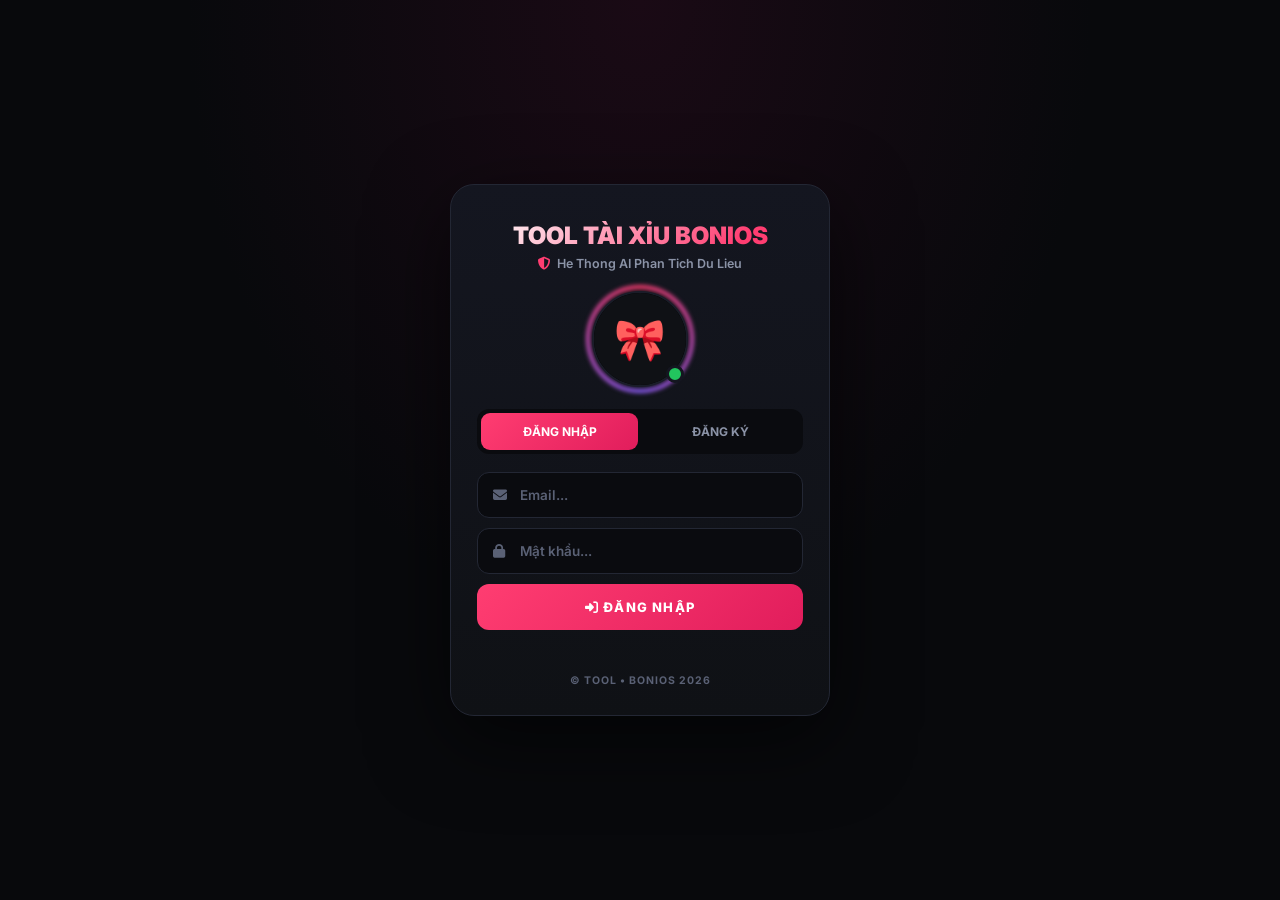
==== commit 9ce60d6f: "Update index.html" ====
--- a/index.html
+++ b/index.html
@@ -10,13 +10,10 @@
 </head>
 <body>
 
-<audio id="bgMusic" loop preload="none"></audio>
-
-<!-- LOGIN -->
 <div id="login-screen">
   <div class="login-box">
-    <h1 class="login-title" id="loginSiteName">TOOL TÀI XỈU BONIOS</h1>
-    <p class="login-sub"><i class="fa-solid fa-shield-halved"></i> <span id="subText">Đăng nhập hệ thống</span></p>
+    <h1 class="login-title">TOOL TÀI XỈU BONIOS</h1>
+    <p class="login-sub"><i class="fa-solid fa-shield-halved"></i> <span id="subText">Đang kiểm tra...</span></p>
     <div class="login-avatar">
       <div class="login-avatar-ring"></div>
       <img id="loginAvatarImg" src="data:image/svg+xml;utf8,<svg xmlns='http://www.w3.org/2000/svg' viewBox='0 0 200 200'><rect fill='%230f1115' width='200' height='200'/><text x='50%25' y='56%25' font-size='90' text-anchor='middle' dominant-baseline='middle'>🎀</text></svg>">
@@ -27,30 +24,29 @@
       <button class="auth-tab" id="tabReg" onclick="switchTab('reg')">ĐĂNG KÝ</button>
     </div>
     <div id="formLogin">
-      <div class="login-input-group"><i class="fa-solid fa-envelope icon-left"></i><input type="email" id="loginEmail" placeholder="Email..." autocomplete="off"></div>
-      <div class="login-input-group"><i class="fa-solid fa-lock icon-left"></i><input type="password" id="loginPass" placeholder="Mật khẩu..." autocomplete="off"></div>
-      <button class="login-btn" id="btnLogin" onclick="doLogin()"><span class="login-spinner" id="loginSpinner"></span><span id="btnLoginText"><i class="fa-solid fa-right-to-bracket"></i> ĐĂNG NHẬP</span></button>
+      <div class="login-input-group"><i class="fa-solid fa-envelope icon-left"></i><input type="email" id="loginEmail" placeholder="Email..."></div>
+      <div class="login-input-group"><i class="fa-solid fa-lock icon-left"></i><input type="password" id="loginPass" placeholder="Mật khẩu..."></div>
+      <button class="login-btn" onclick="doLogin()"><span class="login-spinner" id="loginSpinner"></span><span id="btnLoginText"><i class="fa-solid fa-right-to-bracket"></i> ĐĂNG NHẬP</span></button>
     </div>
     <div id="formReg" style="display:none">
-      <div class="login-input-group"><i class="fa-solid fa-user icon-left"></i><input type="text" id="regName" placeholder="Tên hiển thị..."></div>
+      <div class="login-input-group"><i class="fa-solid fa-user icon-left"></i><input type="text" id="regName" placeholder="Tên..."></div>
       <div class="login-input-group"><i class="fa-solid fa-envelope icon-left"></i><input type="email" id="regEmail" placeholder="Email..."></div>
       <div class="login-input-group"><i class="fa-solid fa-lock icon-left"></i><input type="password" id="regPass" placeholder="Mật khẩu..."></div>
-      <div class="login-input-group"><i class="fa-solid fa-lock icon-left"></i><input type="password" id="regPass2" placeholder="Nhập lại mật khẩu..."></div>
-      <button class="login-btn" id="btnReg" onclick="doRegister()"><span class="login-spinner" id="regSpinner"></span><span id="btnRegText"><i class="fa-solid fa-user-plus"></i> ĐĂNG KÝ</span></button>
+      <div class="login-input-group"><i class="fa-solid fa-lock icon-left"></i><input type="password" id="regPass2" placeholder="Nhập lại..."></div>
+      <button class="login-btn" onclick="doRegister()"><span class="login-spinner" id="regSpinner"></span><span id="btnRegText"><i class="fa-solid fa-user-plus"></i> ĐĂNG KÝ</span></button>
     </div>
     <div class="login-error" id="loginError"></div>
     <p class="login-footer">© TOOL • BONIOS 2026</p>
   </div>
 </div>
 
-<!-- APP -->
 <div id="app" style="display:none">
   <div class="app-header">
     <div class="user-info" onclick="openDrawer()">
       <div class="user-ava"><img id="hdrAvatar" src=""></div>
       <div class="user-txt">
         <div class="user-name" id="hdrName">User</div>
-        <div class="user-coin"><i class="fa-solid fa-coins"></i> <span id="hdrCoin">0</span></div>
+        <div class="user-coin"><i class="fa-solid fa-coins"></i> <span id="hdrCoin">0đ</span></div>
       </div>
     </div>
   </div>
@@ -61,32 +57,21 @@
         <div class="hero-left-border"></div>
         <div class="hero-content">
           <div class="hero-title">API <span class="pink">GAME</span></div>
-          <div class="hero-sub">// TÍCH HỢP DỄ DÀNG • TỐC ĐỘ CAO</div>
+          <div class="hero-sub">// TOOL VIP</div>
           <button class="hero-btn" onclick="showPage('tools')"><i class="fa-solid fa-bolt"></i> XEM NGAY</button>
         </div>
         <div class="hero-code">
-          <div class="code-line">model: <span class="code-val">"bonios•"</span>,</div>
+          <div class="code-line">model: <span class="code-val">"bonios.•7"</span>,</div>
           <div class="code-line">algorithms: <span class="code-yellow">36</span>,</div>
           <div class="code-line">games: <span class="code-yellow">22</span>,</div>
           <div class="code-line">status: <span class="code-green">"active"</span></div>
-          <div class="code-status"><span class="dot-green"></span> 64.•</div>
+          <div class="code-status"><span class="dot-green"></span> AI 64•</div>
         </div>
       </div>
       <div class="cat-tabs-wrap"><div class="cat-tabs" id="catTabs"></div></div>
-      <div class="autobot-banner">
-        <div class="ab-tag"><span class="dot-green-sm"></span> MỚI • AUTO CƯỢC TRỰC TIẾP TRÊN WEB</div>
-        <div class="ab-title">GAME AUTO</div>
-        <div class="ab-desc">Đăng nhập tài khoản game • TRẢI NGHIỆM TOOLVIP</div>
-        <div class="ab-btns">
-          <button class="ab-btn pink" onclick="openTool('md5-tool')">MD5 TOOL</button>
-          <button class="ab-btn outline" onclick="openTool('lc79-tx')">TÀI XỈU HŨ</button>
-        </div>
-      </div>
       <div id="toolList"></div>
-      <div style="height:20px"></div>
       <div class="app-footer">
-        <div>TOOL TÀI XỈU MINHIOS © 2026</div>
-        <div>HỆ THỐNG AI PHÂN TÍCH DỮ LIỆU THẾ HỆ MỚI</div>
+        <div>TOOL TÀI XỈU BONSICOLA © 2026</div>
         <div class="footer-link">HỖ TRỢ / CSKH</div>
       </div>
     </div>
@@ -113,7 +98,7 @@
 
     <div class="page" id="page-profile">
       <div class="profile-box">
-        <div class="prof-ava-wrap"><img id="profAvatar" src=""><div class="prof-cam" onclick="openAvatarModal()"><i class="fa-solid fa-camera"></i></div></div>
+        <div class="prof-ava-wrap"><img id="profAvatar" src=""></div>
         <div class="prof-name" id="profName">User</div>
         <div class="prof-role" id="profRole">THÀNH VIÊN</div>
       </div>
@@ -124,7 +109,6 @@
       <div class="info-card"><span>IP thiết bị</span><b id="profIP">—</b></div>
       <button class="big-btn blue" onclick="openKeyModal()"><i class="fa-solid fa-key"></i> NHẬP KEY</button>
       <button class="big-btn red" onclick="doLogout()"><i class="fa-solid fa-right-from-bracket"></i> ĐĂNG XUẤT</button>
-      <div style="height:30px"></div>
     </div>
   </div>
 
@@ -136,7 +120,6 @@
   </div>
 </div>
 
-<!-- DRAWER -->
 <div class="drawer-mask" id="drawerMask" onclick="closeDrawer()"></div>
 <div class="drawer" id="drawer">
   <div class="drawer-head">
@@ -144,26 +127,39 @@
     <div class="dh-info"><div class="dh-name" id="drawerName">User</div><div class="dh-email" id="drawerEmail">user@mail.com</div></div>
   </div>
   <div class="drawer-items">
-    <button class="di" onclick="openKeyModal()"><i class="fa-solid fa-key"></i> Nhập Key kích hoạt</button>
+    <button class="di" onclick="openKeyModal()"><i class="fa-solid fa-key"></i> Nhập Key</button>
     <button class="di" onclick="openHistoryDeposit()"><i class="fa-solid fa-wallet"></i> Lịch sử nạp tiền</button>
-    <button class="di" onclick="openHistoryKey()"><i class="fa-solid fa-key"></i> Lịch sử mua key</button>
     <button class="di danger" onclick="doLogout()"><i class="fa-solid fa-right-from-bracket"></i> Đăng xuất</button>
   </div>
-  <div class="drawer-foot">© TOOL • MINHIOS 2026</div>
-</div>
-
-<!-- GAME SCREEN + ROBOT -->
+  <div class="drawer-foot">© TOOL • BONIOS 2026</div>
+</div>
+
 <div id="game-screen">
   <div class="gs-header">
     <button class="gs-close" onclick="closeGame()"><i class="fa-solid fa-arrow-left"></i></button>
     <div class="gs-title"><img id="gsLogo" src=""><span id="gsName">Tool</span></div>
-    <div class="gs-status" id="gsStatus"><span class="dot"></span> <span id="gsStatusText"></span></div>
+    <div class="gs-status" id="gsStatus"><span class="dot"></span></div>
   </div>
   <iframe id="gameFrame" src="about:blank" class="game-frame"></iframe>
-
-  <div id="md5Panel">
+  <div id="robot">
+    <div id="box">
+      <img src="https://i.postimg.cc/j26ZMVPs/IMG-0481.gif" alt="Robot AI" draggable="false">
+      <div id="box-content">
+        <div id="row1"><span id="phien-text">#0:</span><span id="prediction-text">--</span></div>
+        <div id="confidence-text">Tỉ lệ: --%</div>
+      </div>
+    </div>
+  </div>
+</div>
+
+<div id="md5-screen">
+  <div class="md5-header">
+    <button class="md5-close" onclick="closeMD5()"><i class="fa-solid fa-arrow-left"></i></button>
+    <div class="md5-title-header">🎲 MD5 TOOL</div>
+  </div>
+  <div class="md5-body">
     <div class="md5-wrap">
-      <div class="md5-title">🎲 DỰ ĐOÁN MD5</div>
+      <div class="md5-title">DỰ ĐOÁN MD5</div>
       <div class="md5-sub">Nhập MD5 phiên (32 ký tự hex)</div>
       <input type="text" id="md5Input" placeholder="a1b2c3d4e5f6..." maxlength="32" autocomplete="off" oninput="this.value=this.value.toLowerCase().replace(/[^a-f0-9]/g,'')">
       <button class="md5-btn" onclick="runMD5Predict()">🎲 PHÂN TÍCH MD5</button>
@@ -176,37 +172,18 @@
       <div class="md5-stats">📊 Số lần: <b id="md5Count">0</b> · 📈 Tỉ lệ: <b id="md5Winrate" class="green">0%</b></div>
     </div>
   </div>
-
-  <div id="robot">
-    <div id="box">
-      <img src="https://i.postimg.cc/j26ZMVPs/IMG-0481.gif" alt="Robot AI" draggable="false">
-      <div id="box-content">
-        <div id="row1"><span id="phien-text">#0:</span><span id="prediction-text">--</span></div>
-        <div id="confidence-text">Tỉ lệ: --%</div>
-      </div>
-    </div>
-  </div>
-</div>
-
-<!-- MODALS -->
-<div class="overlay" id="avatarModal" onclick="if(event.target===this)closeModal('avatarModal')">
-  <div class="sheet" style="max-width:460px"><div class="sheet-grip"></div><h3>ĐỔI AVATAR</h3>
-  <textarea id="avBase64Input" placeholder="Dán Base64 ảnh hoặc URL"></textarea>
-  <div class="av-actions"><button class="av-btn av-save" onclick="saveAvatar()">LƯU</button><button class="av-btn av-reset" onclick="resetAvatar()">RESET</button></div>
-  <div class="av-status" id="avStatus"></div></div>
 </div>
 
 <div class="overlay" id="keyModal" onclick="if(event.target===this)closeModal('keyModal')">
   <div class="sheet" style="max-width:420px"><div class="sheet-grip"></div><h3>NHẬP KEY KÍCH HOẠT</h3>
-  <input type="text" id="keyInput" class="key-input" placeholder="XXXX-XXXX-XXXX">
-  <div class="key-err" id="keyErr"></div>
+  <input type="text" id="keyInput" class="adm-input" placeholder="XXXX-XXXX-XXXX" style="text-align:center;letter-spacing:2px;text-transform:uppercase;font-family:'JetBrains Mono',monospace">
   <button class="adm-btn" onclick="activateKey()">KÍCH HOẠT</button></div>
 </div>
 
 <div class="overlay" id="depositModal" onclick="if(event.target===this)closeModal('depositModal')">
   <div class="sheet" style="max-width:460px"><div class="sheet-grip"></div><h3>GỬI YÊU CẦU NẠP TIỀN</h3>
   <input type="number" id="depAmount" class="adm-input" placeholder="Số tiền (VD: 50000)" min="10000">
-  <textarea id="depNote" class="adm-textarea" placeholder="Ghi chú..."></textarea>
+  <input type="text" id="depNote" class="adm-input" placeholder="Ghi chú...">
   <button class="adm-btn" onclick="submitDeposit()">GỬI YÊU CẦU</button></div>
 </div>
 
--- a/assets/css/style.css
+++ b/assets/css/style.css
@@ -1,10 +1,8 @@
 *{margin:0;padding:0;box-sizing:border-box;-webkit-tap-highlight-color:transparent}
 html,body{height:100%;overflow:hidden;font-family:'Inter',sans-serif;color:#f3f4f6;background:#08090c;font-weight:500}
 button{font-family:inherit;cursor:pointer;border:none;background:none;color:inherit}
-input{font-family:inherit;outline:none}
-:root{--bg:#08090c;--bg2:#0f1115;--card:#141620;--card2:#1a1d29;--line:#232734;--line2:#2e3342;--pink:#ff3d71;--purple:#8b5cf6;--green:#22c55e;--yellow:#fbbf24;--red:#ef4444;--sub:#8b93a7;--muted:#5a6175}
-
-/* LOGIN */
+input,textarea{font-family:inherit;outline:none}
+:root{--bg:#08090c;--bg2:#0f1115;--card:#141620;--card2:#1a1d29;--line:#232734;--line2:#2e3342;--text:#f3f4f6;--sub:#8b93a7;--muted:#5a6175;--pink:#ff3d71;--purple:#8b5cf6;--green:#22c55e;--yellow:#fbbf24;--red:#ef4444}
 #login-screen{position:fixed;inset:0;z-index:99999;display:flex;align-items:center;justify-content:center;padding:20px;overflow-y:auto;background:radial-gradient(ellipse at top,#1a0a15 0%,#08090c 50%)}
 .login-box{position:relative;width:100%;max-width:380px;padding:36px 26px 28px;background:linear-gradient(180deg,#141620,#0f1115);border-radius:24px;border:1px solid var(--line);box-shadow:0 24px 80px rgba(0,0,0,.6);text-align:center;margin:auto}
 .login-title{font-size:24px;font-weight:900;background:linear-gradient(135deg,#fff 0%,#ff3d71 80%);-webkit-background-clip:text;background-clip:text;-webkit-text-fill-color:transparent;margin-bottom:6px}
@@ -22,7 +20,7 @@
 .login-input-group{position:relative;margin-bottom:10px}
 .login-input-group .icon-left{position:absolute;left:16px;top:50%;transform:translateY(-50%);color:var(--muted);font-size:14px;z-index:2}
 .login-input-group:focus-within .icon-left{color:var(--pink)}
-.login-input-group input{width:100%;padding:14px 16px 14px 42px;background:#0a0b0f;border:1.5px solid var(--line);border-radius:12px;color:#f3f4f6;font-size:13.5px;font-weight:600}
+.login-input-group input{width:100%;padding:14px 16px 14px 42px;background:#0a0b0f;border:1.5px solid var(--line);border-radius:12px;color:var(--text);font-size:13.5px;font-weight:600}
 .login-input-group input::placeholder{color:var(--muted)}
 .login-input-group input:focus{border-color:var(--pink)}
 .login-btn{width:100%;padding:15px;border-radius:12px;margin-top:10px;background:linear-gradient(135deg,#ff3d71,#e11d5c);color:#fff;font-size:13px;font-weight:800;letter-spacing:1.2px;text-transform:uppercase;display:flex;align-items:center;justify-content:center;gap:8px}
@@ -31,10 +29,8 @@
 .login-error{margin-top:12px;min-height:16px;font-size:12px;font-weight:700;color:var(--red)}
 .login-success{margin-top:12px;min-height:16px;font-size:12px;font-weight:700;color:var(--green)}
 .login-footer{margin-top:16px;color:var(--muted);font-size:10.5px;font-weight:700;letter-spacing:1px;text-transform:uppercase}
-
-/* APP */
-#app{position:fixed;inset:0;display:none;flex-direction:column;background:var(--bg)}
-.app-header{display:flex;align-items:center;justify-content:space-between;padding:12px 16px;background:rgba(10,11,15,.95);backdrop-filter:blur(20px);border-bottom:1px solid var(--line);position:sticky;top:0;z-index:20;gap:10px}
+#app{position:fixed;inset:0;display:none;flex-direction:column;background:var(--bg);z-index:100}
+.app-header{display:flex;align-items:center;justify-content:space-between;padding:12px 70px 12px 16px;background:rgba(10,11,15,.95);backdrop-filter:blur(20px);border-bottom:1px solid var(--line);position:sticky;top:0;z-index:20}
 .user-info{display:flex;align-items:center;gap:10px;cursor:pointer;padding:4px 8px 4px 4px;border-radius:99px}
 .user-ava{width:42px;height:42px;border-radius:50%;overflow:hidden;background:linear-gradient(135deg,#ff3d71,#8b5cf6);padding:2px;flex-shrink:0}
 .user-ava img{width:100%;height:100%;border-radius:50%;object-fit:cover;background:#000}
@@ -42,7 +38,7 @@
 .user-name{font-size:13.5px;font-weight:800;color:#fff}
 .user-coin{font-size:10.5px;color:var(--yellow);font-weight:700;display:flex;align-items:center;gap:4px}
 .key-countdown{font-size:10px;font-weight:800;display:flex;align-items:center;gap:4px;font-family:'JetBrains Mono',monospace;padding:6px 12px;background:rgba(34,197,94,.12);border-radius:99px;border:1px solid rgba(34,197,94,.3);color:var(--green)}
-.app-content{flex:1;overflow-y:auto;padding-bottom:95px}
+.app-content{flex:1;overflow-y:auto;padding-bottom:95px;background:var(--bg)}
 .page{display:none;padding-bottom:20px}
 .page.active{display:block}
 .hero-card{position:relative;margin:16px;background:linear-gradient(135deg,#141620,#0f1115);border-radius:20px;padding:22px;border:1px solid var(--line);overflow:hidden}
@@ -51,16 +47,28 @@
 .hero-title{font-size:26px;font-weight:900;line-height:1;color:#fff}
 .hero-title .pink{background:linear-gradient(135deg,#ff3d71,#ff6b9d);-webkit-background-clip:text;background-clip:text;-webkit-text-fill-color:transparent}
 .hero-sub{color:var(--muted);font-size:10.5px;font-weight:700;letter-spacing:1.2px;margin:6px 0 14px;text-transform:uppercase}
+.hero-btn{padding:11px 20px;border-radius:11px;background:linear-gradient(135deg,#ff3d71,#e11d5c);color:#fff;font-size:11.5px;font-weight:800;letter-spacing:1px;display:inline-flex;align-items:center;gap:6px;text-transform:uppercase}
 .hero-code{background:#05060a;border-radius:14px;padding:16px;font-family:'JetBrains Mono',monospace;font-size:11.5px;line-height:1.9;border:1px solid var(--line)}
-.code-line{color:#4a5266}.code-val{color:#ff6b9d}.code-yellow{color:var(--yellow)}.code-green{color:var(--green)}
+.code-line{color:#4a5266}
+.code-val{color:#ff6b9d}
+.code-yellow{color:var(--yellow)}
+.code-green{color:var(--green)}
 .code-status{margin-top:10px;padding-top:10px;border-top:1px dashed var(--line);color:var(--green);font-weight:700;display:flex;align-items:center;gap:6px;font-size:11px}
-.dot-green{width:6px;height:6px;border-radius:50%;background:var(--green);box-shadow:0 0 8px var(--green);display:inline-block;animation:pulseGreen 1.5s infinite}
+.dot-green,.dot-green-sm{width:6px;height:6px;border-radius:50%;background:var(--green);box-shadow:0 0 8px var(--green);display:inline-block;animation:pulseGreen 1.5s infinite}
 @keyframes pulseGreen{0%,100%{opacity:1}50%{opacity:.4}}
 .cat-tabs-wrap{margin:16px}
 .cat-tabs{display:flex;gap:8px;overflow-x:auto;padding-bottom:2px;scrollbar-width:none}
 .cat-tabs::-webkit-scrollbar{display:none}
 .cat-tab{padding:10px 16px;border-radius:11px;border:1px solid var(--line);background:var(--card);color:var(--sub);font-size:11px;font-weight:800;letter-spacing:.6px;white-space:nowrap;text-transform:uppercase}
 .cat-tab.active{background:linear-gradient(135deg,#ff3d71,#e11d5c);color:#fff;border-color:transparent}
+.autobot-banner{margin:16px;background:linear-gradient(135deg,rgba(34,197,94,.08),rgba(15,17,21,.6));border:1px solid rgba(34,197,94,.3);border-radius:20px;padding:18px}
+.ab-tag{font-size:9.5px;color:var(--green);font-weight:800;letter-spacing:1.5px;margin-bottom:12px;display:flex;align-items:center;gap:6px;text-transform:uppercase}
+.ab-title{font-size:22px;font-weight:900;color:#fff;margin-bottom:8px}
+.ab-desc{font-size:11.5px;color:var(--sub);line-height:1.7;margin-bottom:16px;font-weight:500}
+.ab-btns{display:flex;gap:8px;flex-wrap:wrap}
+.ab-btn{padding:11px 18px;border-radius:10px;font-size:11px;font-weight:800;letter-spacing:.8px;text-transform:uppercase}
+.ab-btn.pink{background:linear-gradient(135deg,#ff3d71,#8b5cf6);color:#fff}
+.ab-btn.outline{background:transparent;color:#fff;border:1px solid var(--line2)}
 .sec-head{display:flex;align-items:center;gap:10px;margin:22px 16px 14px;font-size:14px;font-weight:900;letter-spacing:1.5px;text-transform:uppercase;color:#fff}
 .sec-head::before{content:'';width:22px;height:3px;background:linear-gradient(90deg,#ff3d71,#8b5cf6);border-radius:2px}
 .sec-title{margin:20px 16px 12px;font-size:13px;font-weight:900;letter-spacing:1.5px;color:#fff;text-transform:uppercase;display:flex;align-items:center;gap:8px}
@@ -68,14 +76,16 @@
 .tool-grid{display:grid;grid-template-columns:1fr 1fr;gap:12px;margin:0 16px 20px}
 .tool-item{background:var(--card);border:1px solid var(--line);border-radius:18px;padding:12px;position:relative;cursor:pointer;overflow:hidden;min-width:0}
 .tool-item:active{transform:scale(.97)}
+.tool-item.disabled{opacity:.4;filter:grayscale(.7)}
 .tool-item.locked{opacity:.55;filter:grayscale(.5) brightness(.7);border-color:rgba(239,68,68,.4)}
 .tool-item.locked::before{content:'🔒';position:absolute;top:50%;left:50%;transform:translate(-50%,-50%);font-size:42px;z-index:10;opacity:.9;pointer-events:none}
 .tool-item.maintenance{opacity:.55;filter:grayscale(.6) brightness(.7);border-color:rgba(245,158,11,.4)}
 .tool-thumb{width:100%;aspect-ratio:1/1;border-radius:13px;overflow:hidden;background:#05060a;margin-bottom:11px;display:flex;align-items:center;justify-content:center;max-height:170px}
 .tool-thumb img{width:100%;height:100%;object-fit:cover;display:block}
-.tool-name{font-size:11.5px;font-weight:800;text-align:center;color:#fff;text-transform:uppercase;letter-spacing:.4px;line-height:1.35}
+.tool-name{font-size:11.5px;font-weight:800;text-align:center;color:#fff;text-transform:uppercase;letter-spacing:.4px;line-height:1.35;padding:0 2px}
 .tool-badge{position:absolute;top:8px;padding:4px 8px;border-radius:6px;font-size:8.5px;font-weight:900;letter-spacing:.6px;text-transform:uppercase;z-index:5}
 .tool-badge.hot{left:8px;background:rgba(255,61,113,.95);color:#fff}
+.tool-badge.new{right:8px;background:rgba(139,92,246,.95);color:#fff}
 .tool-badge.vip{right:8px;background:linear-gradient(135deg,#fbbf24,#f59e0b);color:#000}
 .tool-badge.maintenance{left:8px;background:linear-gradient(135deg,#f59e0b,#d97706);color:#fff}
 .tool-badge.lock{left:8px;bottom:8px;top:auto;background:rgba(239,68,68,.95);color:#fff}
@@ -101,6 +111,7 @@
 .profile-box{margin:16px;background:linear-gradient(180deg,var(--card),var(--card2));border:1px solid var(--line);border-radius:20px;padding:26px;text-align:center}
 .prof-ava-wrap{position:relative;width:90px;height:90px;margin:0 auto 14px}
 .prof-ava-wrap img{width:100%;height:100%;border-radius:50%;object-fit:cover;border:3px solid var(--line);background:#000}
+.prof-cam{position:absolute;bottom:-2px;right:-2px;width:32px;height:32px;border-radius:50%;background:linear-gradient(135deg,#ff3d71,#8b5cf6);color:#fff;display:flex;align-items:center;justify-content:center;font-size:12px;border:3px solid var(--card);cursor:pointer}
 .prof-name{font-size:18px;font-weight:900;color:#fff}
 .prof-role{font-size:10px;color:var(--sub);font-weight:800;letter-spacing:1.5px;text-transform:uppercase;margin-top:4px}
 .info-card{margin:8px 16px;background:var(--card);border:1px solid var(--line);border-radius:12px;padding:15px 17px;display:flex;justify-content:space-between;align-items:center}
@@ -113,8 +124,6 @@
 .nav-item{flex:1;display:flex;flex-direction:column;align-items:center;gap:4px;padding:6px 2px;color:var(--muted);font-size:9px;font-weight:800;text-transform:uppercase}
 .nav-item i{font-size:18px}
 .nav-item.active{color:var(--pink)}
-
-/* DRAWER */
 .drawer-mask{position:fixed;inset:0;background:rgba(0,0,0,.9);z-index:100003;display:none}
 .drawer-mask.show{display:block}
 .drawer{position:fixed;top:0;left:0;bottom:0;width:290px;max-width:85vw;background:var(--bg2);z-index:100004;transform:translateX(-100%);transition:transform .3s;display:flex;flex-direction:column;border-right:1px solid var(--line)}
@@ -126,14 +135,12 @@
 .dh-name{font-size:15px;font-weight:900;color:#fff}
 .dh-email{font-size:11px;color:rgba(255,255,255,.85);font-weight:600;margin-top:3px;word-break:break-all}
 .drawer-items{flex:1;overflow-y:auto;padding:10px 0}
-.di{width:100%;padding:15px 22px;text-align:left;font-size:13.5px;font-weight:700;color:#f3f4f6;display:flex;align-items:center;gap:14px;border-bottom:1px solid var(--line)}
+.di{width:100%;padding:15px 22px;text-align:left;font-size:13.5px;font-weight:700;color:var(--text);display:flex;align-items:center;gap:14px;border-bottom:1px solid var(--line)}
 .di:active{background:var(--card)}
 .di i{width:20px;color:var(--pink);font-size:15px}
 .di.danger{color:var(--red)}
 .di.danger i{color:var(--red)}
 .drawer-foot{padding:16px;text-align:center;font-size:10.5px;color:var(--muted);font-weight:700;border-top:1px solid var(--line)}
-
-/* GAME SCREEN */
 #game-screen{position:fixed;inset:0;z-index:100000;display:none;flex-direction:column;background:#000}
 #game-screen.show{display:flex}
 .gs-header{display:flex;align-items:center;justify-content:space-between;padding:12px;background:rgba(8,9,12,.95);border-bottom:1px solid var(--line);gap:10px;position:relative;z-index:20}
@@ -148,8 +155,6 @@
 .gs-status.err .dot{background:var(--red)}
 .gs-status.wait{background:rgba(245,158,11,.15);color:var(--yellow)}
 .gs-status.wait .dot{background:var(--yellow)}
-
-/* ROBOT */
 #robot{position:fixed;bottom:30px;left:20px;z-index:100010;cursor:grab;user-select:none;touch-action:none;filter:drop-shadow(0 0 40px rgba(255,150,200,.35))}
 #robot:active{cursor:grabbing}
 #box{position:relative;width:320px;max-width:70vw;display:inline-block}
@@ -159,8 +164,6 @@
 #phien-text{font-size:clamp(20px,2.6vw,30px);color:#fff;letter-spacing:1px;font-weight:700}
 #prediction-text{font-size:clamp(28px,3.6vw,42px);font-weight:900;transition:all .2s ease;text-shadow:0 0 30px rgba(0,0,0,.9)}
 #confidence-text{font-size:clamp(20px,3vw,34px);font-weight:800;color:#ffd700;transition:all .2s ease;text-shadow:0 0 30px rgba(0,0,0,.9)}
-
-/* MD5 PANEL */
 #md5Panel{position:absolute;inset:0;top:62px;background:#08090c;z-index:15;display:none;flex-direction:column;overflow-y:auto;padding:16px}
 #md5Panel.show{display:flex}
 .md5-wrap{max-width:480px;width:100%;margin:0 auto;padding:22px;background:linear-gradient(180deg,#141620,#0f1115);border-radius:20px;border:1px solid #232734}
@@ -184,18 +187,25 @@
 .md5-stats{margin-top:14px;padding:14px;border-radius:12px;background:#0a0b0f;font-size:13px;color:#8b93a7;text-align:center}
 .md5-stats b{color:#fff}
 .md5-stats .green{color:#22c55e}
-
-/* MODAL */
 .overlay{position:fixed;inset:0;z-index:100005;display:none;align-items:flex-end;justify-content:center;background:rgba(0,0,0,.9);overflow-y:auto;padding:20px 0}
 .overlay.show{display:flex}
 .sheet{width:100%;max-width:520px;max-height:90vh;overflow-y:auto;background:var(--bg2);border-radius:24px 24px 0 0;padding:18px 16px 28px;margin-top:auto;border-top:1px solid var(--line)}
 .sheet-grip{width:40px;height:4px;background:var(--line2);border-radius:99px;margin:0 auto 16px}
 .sheet h3{font-size:16px;font-weight:900;text-align:center;margin-bottom:18px;color:#fff}
-.adm-input{width:100%;padding:14px;border-radius:12px;border:1.5px solid var(--line);background:var(--card);font-size:13px;font-weight:600;margin-bottom:10px;color:#f3f4f6}
-.adm-input:focus{border-color:var(--pink)}
-.adm-btn{padding:14px 16px;border-radius:12px;background:linear-gradient(135deg,#ff3d71,#e11d5c);color:#fff;font-size:13px;font-weight:900;letter-spacing:.8px;text-transform:uppercase;width:100%;margin-top:8px;cursor:pointer}
+.adm-input,.adm-textarea{width:100%;padding:14px;border-radius:12px;border:1.5px solid var(--line);background:var(--card);font-size:13px;font-weight:600;margin-bottom:10px;color:var(--text)}
+.adm-input::placeholder,.adm-textarea::placeholder{color:var(--muted)}
+.adm-input:focus,.adm-textarea:focus{border-color:var(--pink)}
+.adm-textarea{min-height:80px;font-family:'JetBrains Mono',monospace;font-size:11px;resize:vertical}
+.adm-btn{padding:14px 16px;border-radius:12px;background:linear-gradient(135deg,#ff3d71,#e11d5c);color:#fff;font-size:13px;font-weight:900;letter-spacing:.8px;text-transform:uppercase;width:100%;margin-top:8px}
 .key-input{width:100%;padding:16px;border-radius:12px;border:1.5px solid var(--line);background:var(--card);color:#fff;font-size:15px;font-weight:700;letter-spacing:2px;text-align:center;text-transform:uppercase;margin-bottom:14px;font-family:'JetBrains Mono',monospace}
-.app-footer{margin:36px 16px 20px;text-align:center;font-size:10.5px;color:var(--muted);line-height:1.8;font-weight:600;text-transform:uppercase}
+.key-err{min-height:16px;color:var(--red);font-size:12px;font-weight:700;margin-bottom:10px;text-align:center}
+#avBase64Input{width:100%;padding:13px;background:var(--card);border:1.5px solid var(--line);border-radius:12px;color:#fff;font-size:11px;font-family:'JetBrains Mono',monospace;resize:vertical;min-height:80px}
+.av-actions{display:flex;gap:10px;margin-top:12px}
+.av-btn{flex:1;padding:13px;border-radius:12px;font-size:12px;font-weight:900;letter-spacing:.8px;text-transform:uppercase;color:#fff}
+.av-save{background:linear-gradient(135deg,#ff3d71,#8b5cf6)}
+.av-reset{background:linear-gradient(135deg,#475569,#334155)}
+.av-status{min-height:16px;text-align:center;font-size:11.5px;font-weight:700;margin-top:10px;color:var(--green)}
+.app-footer{margin:36px 16px 20px;text-align:center;font-size:10.5px;color:var(--muted);line-height:1.8;font-weight:600;letter-spacing:.3px;text-transform:uppercase}
 .footer-link{color:var(--pink);font-weight:900;margin-top:8px;letter-spacing:1px}
 ::-webkit-scrollbar{width:5px;height:5px}
 ::-webkit-scrollbar-thumb{background:var(--line2);border-radius:3px}
